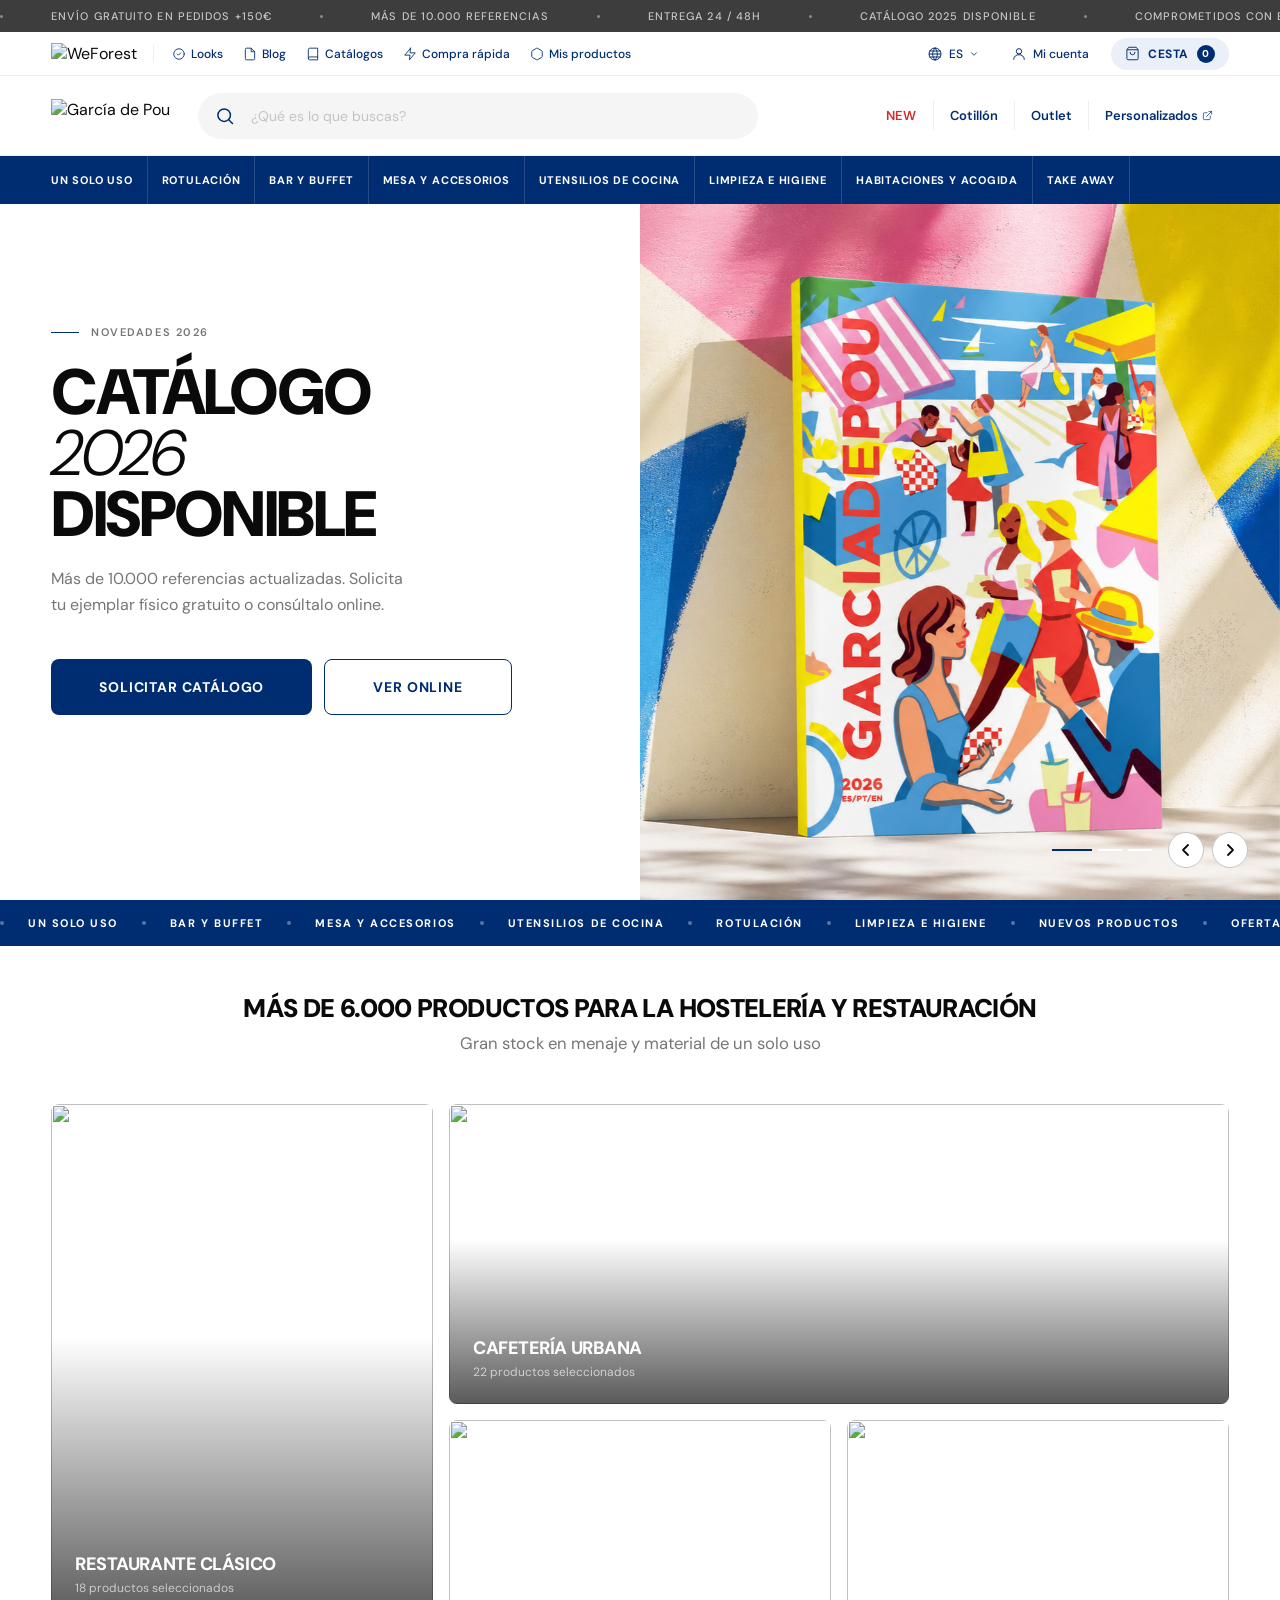
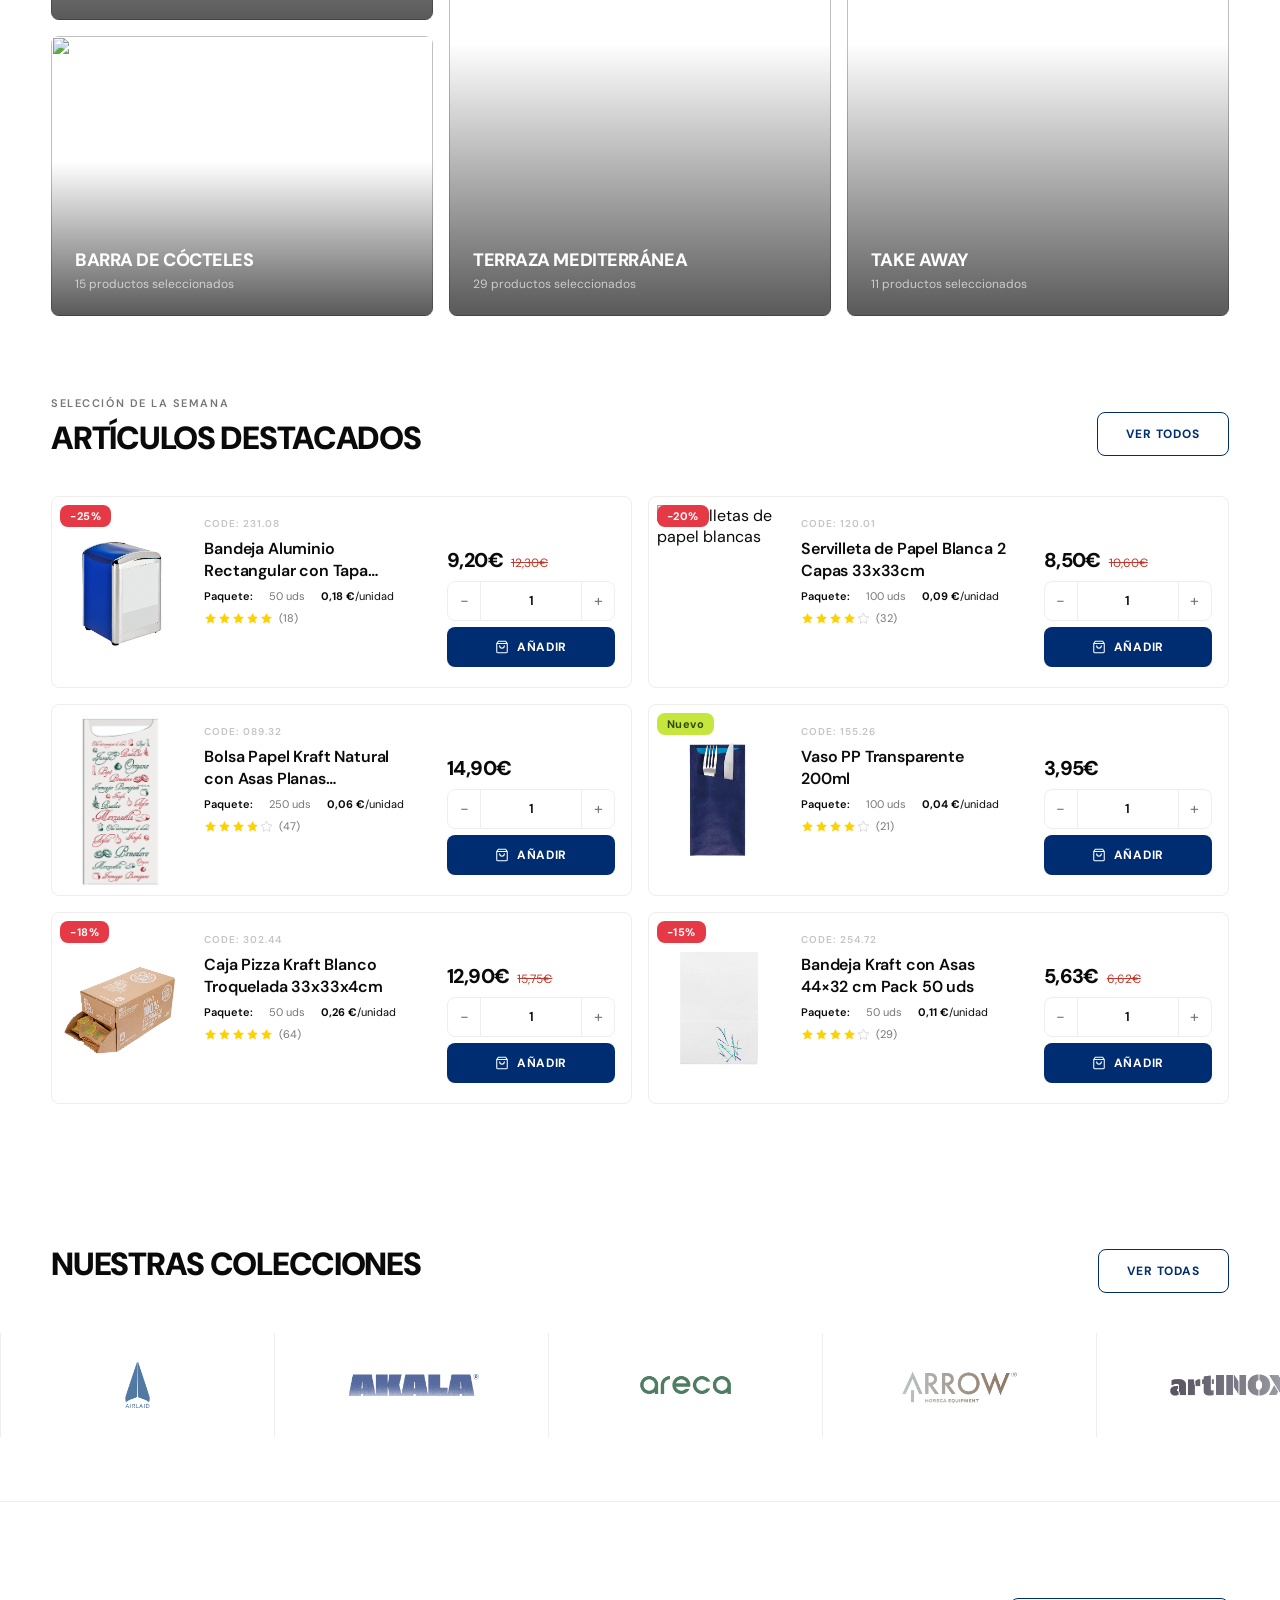
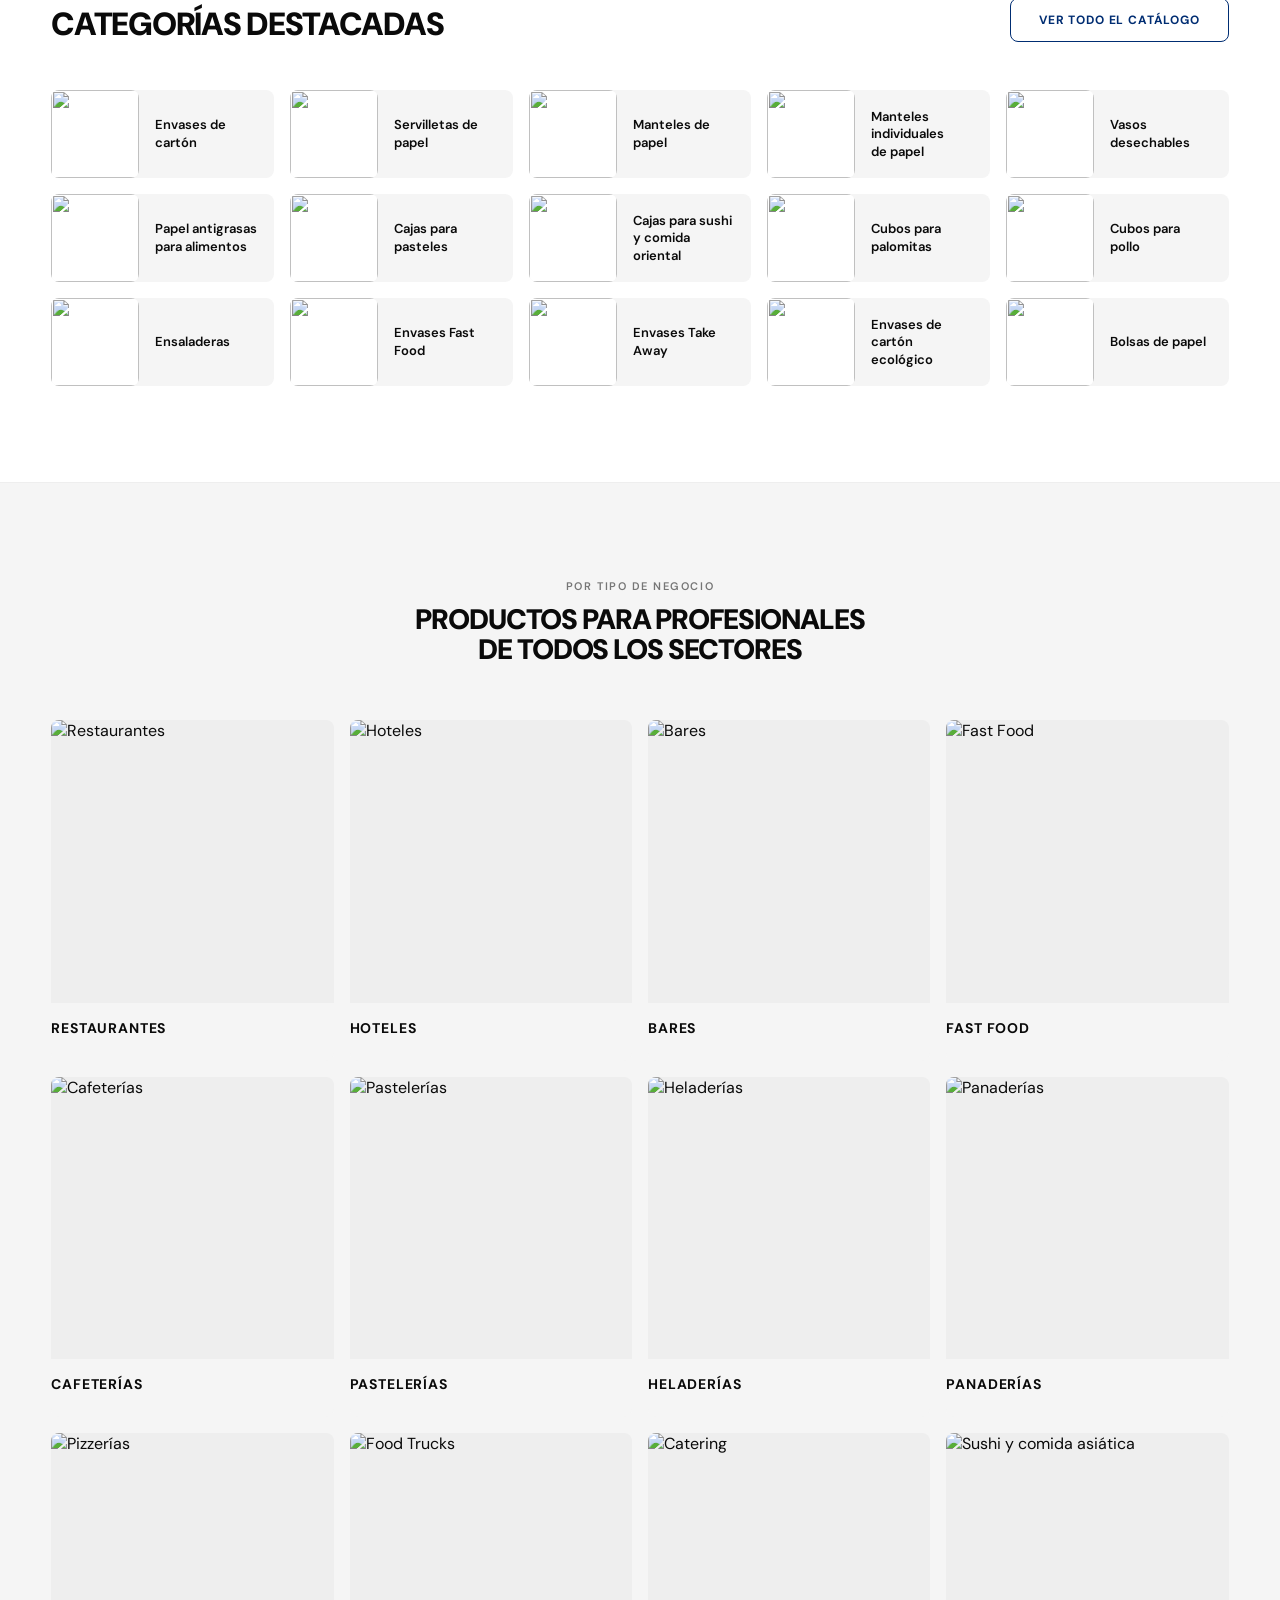
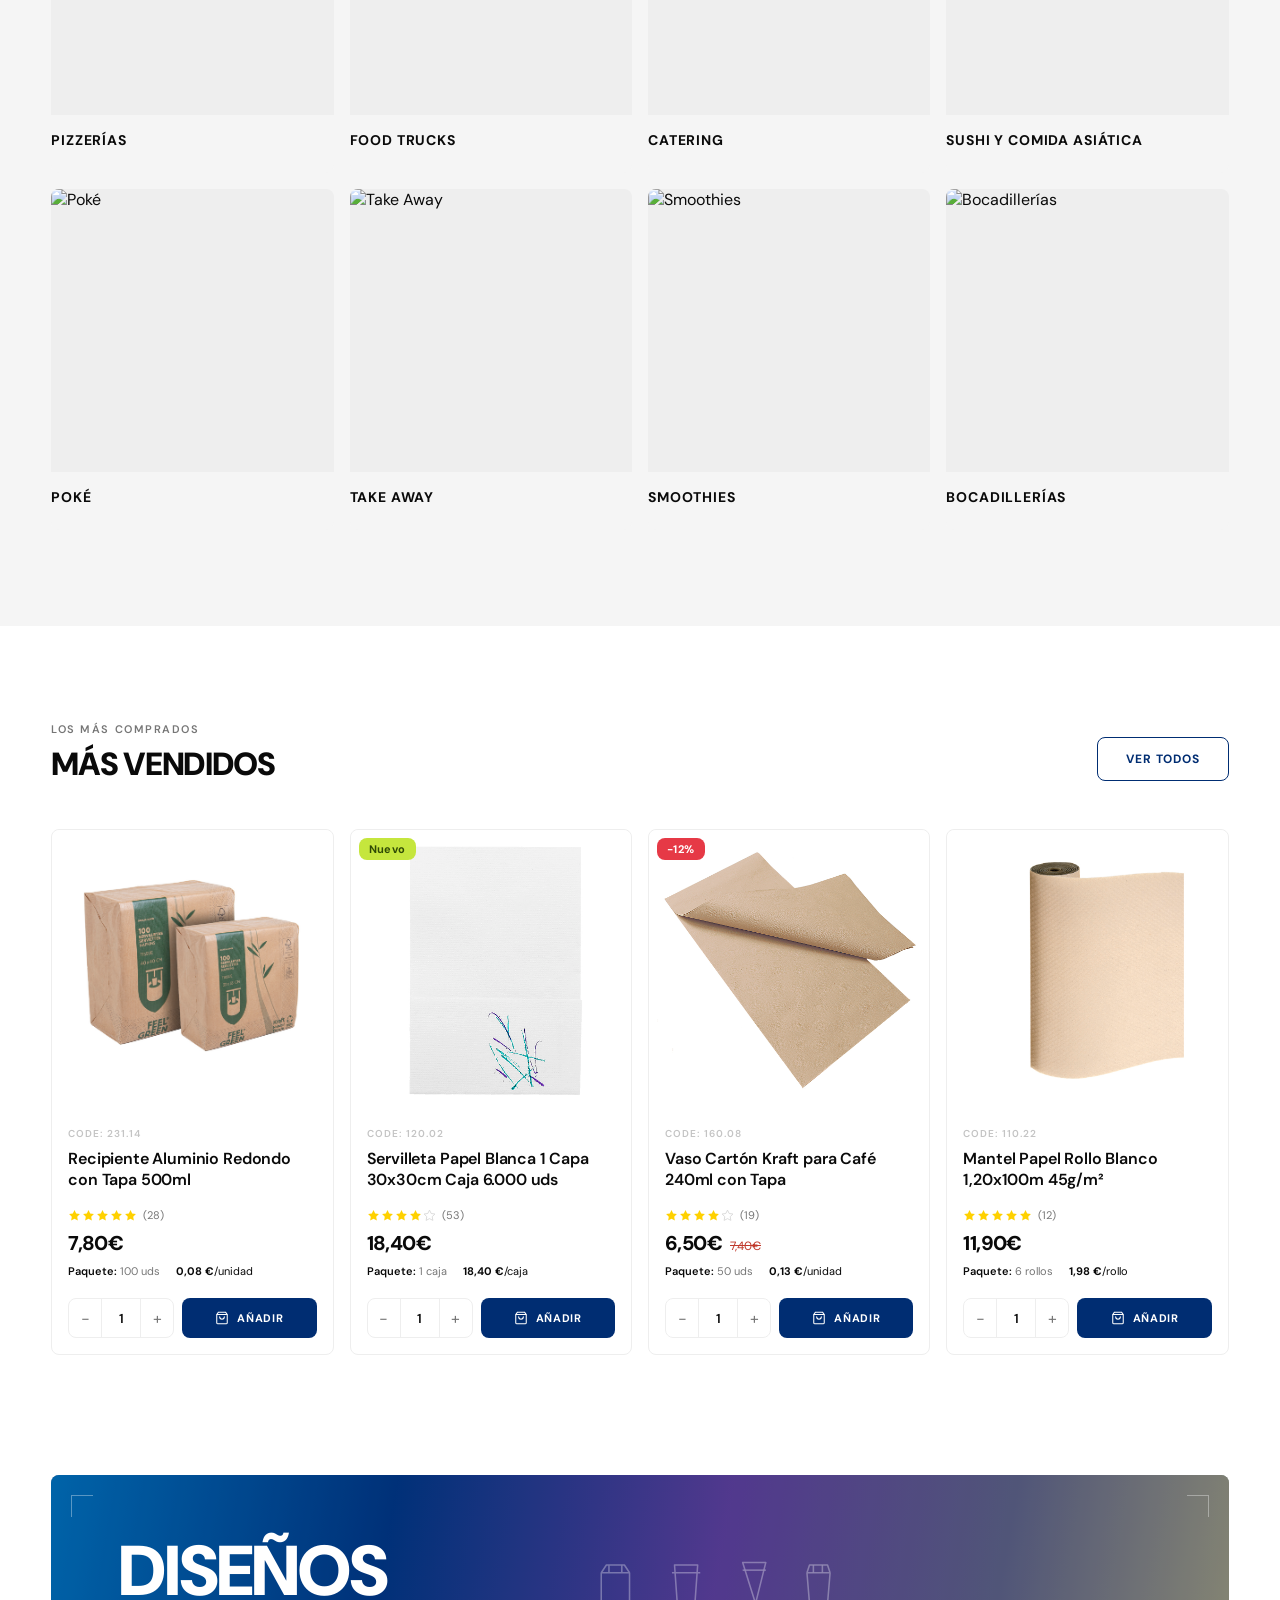
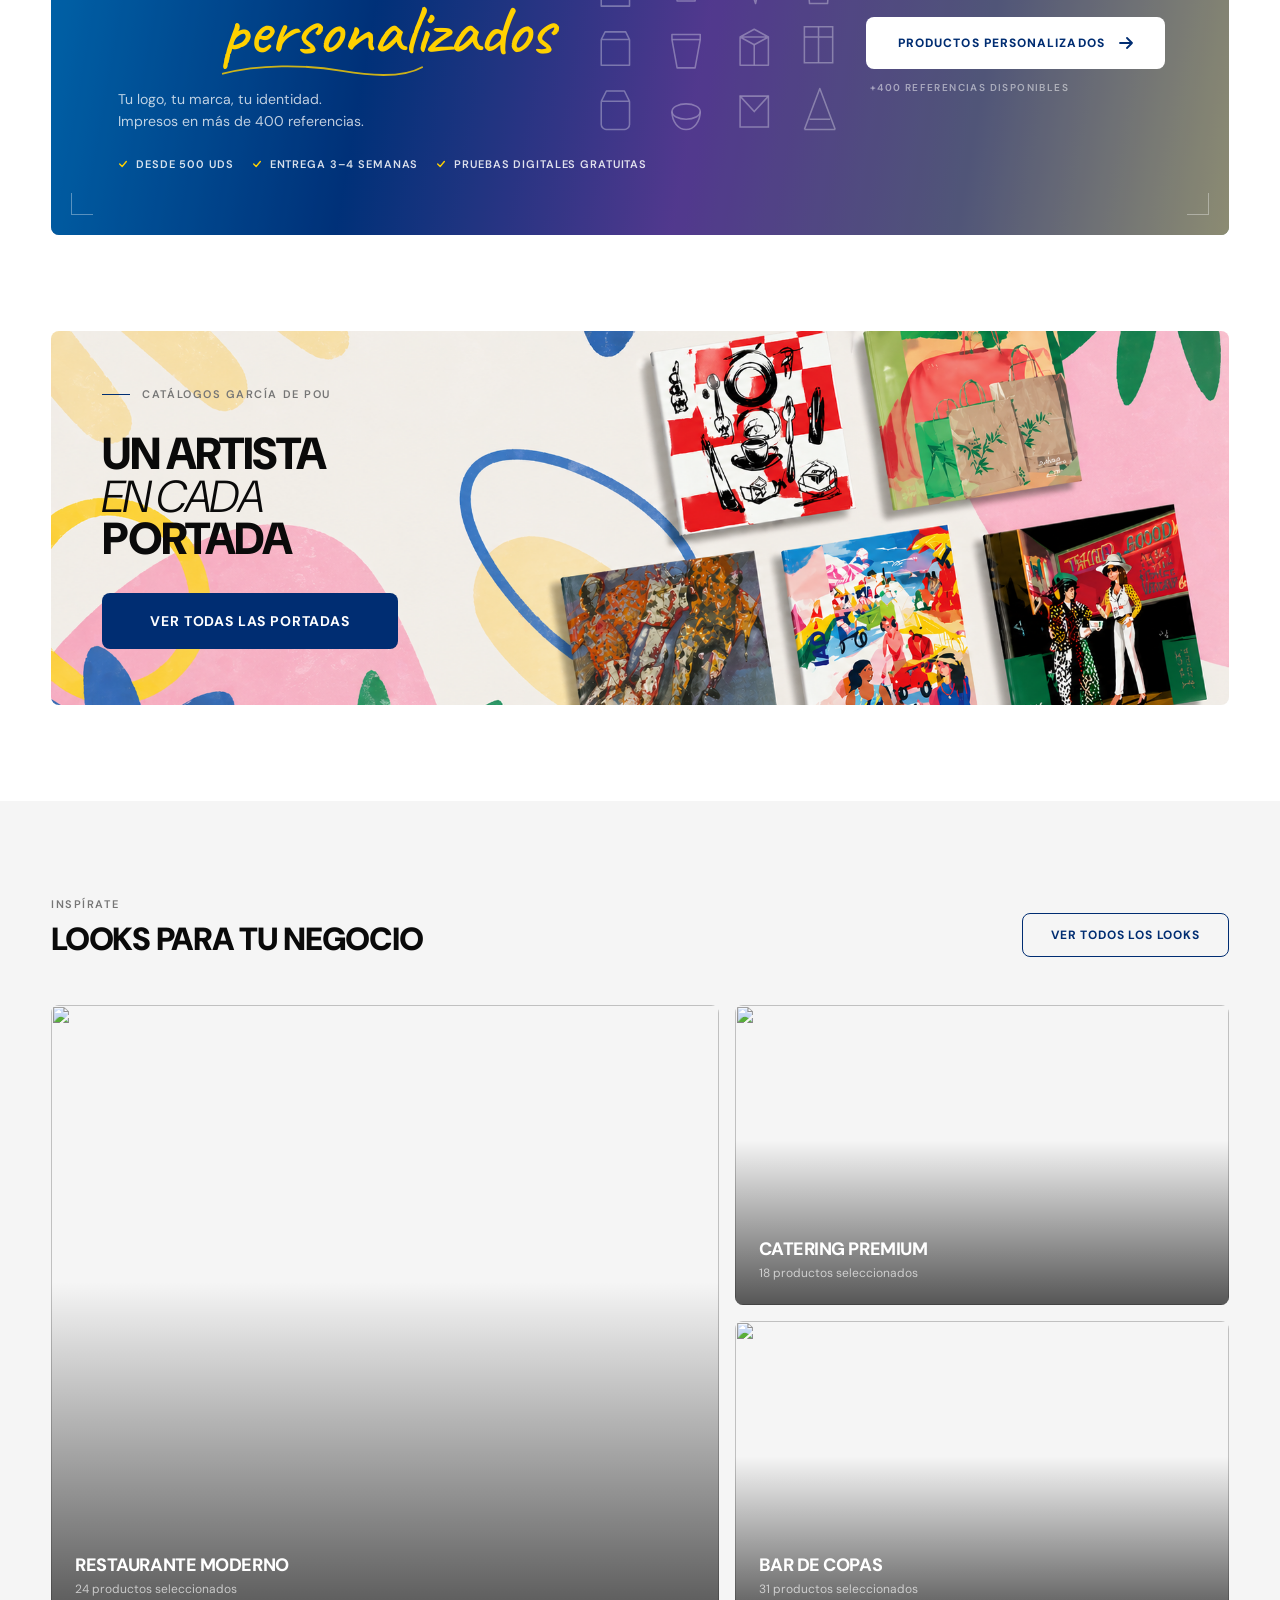
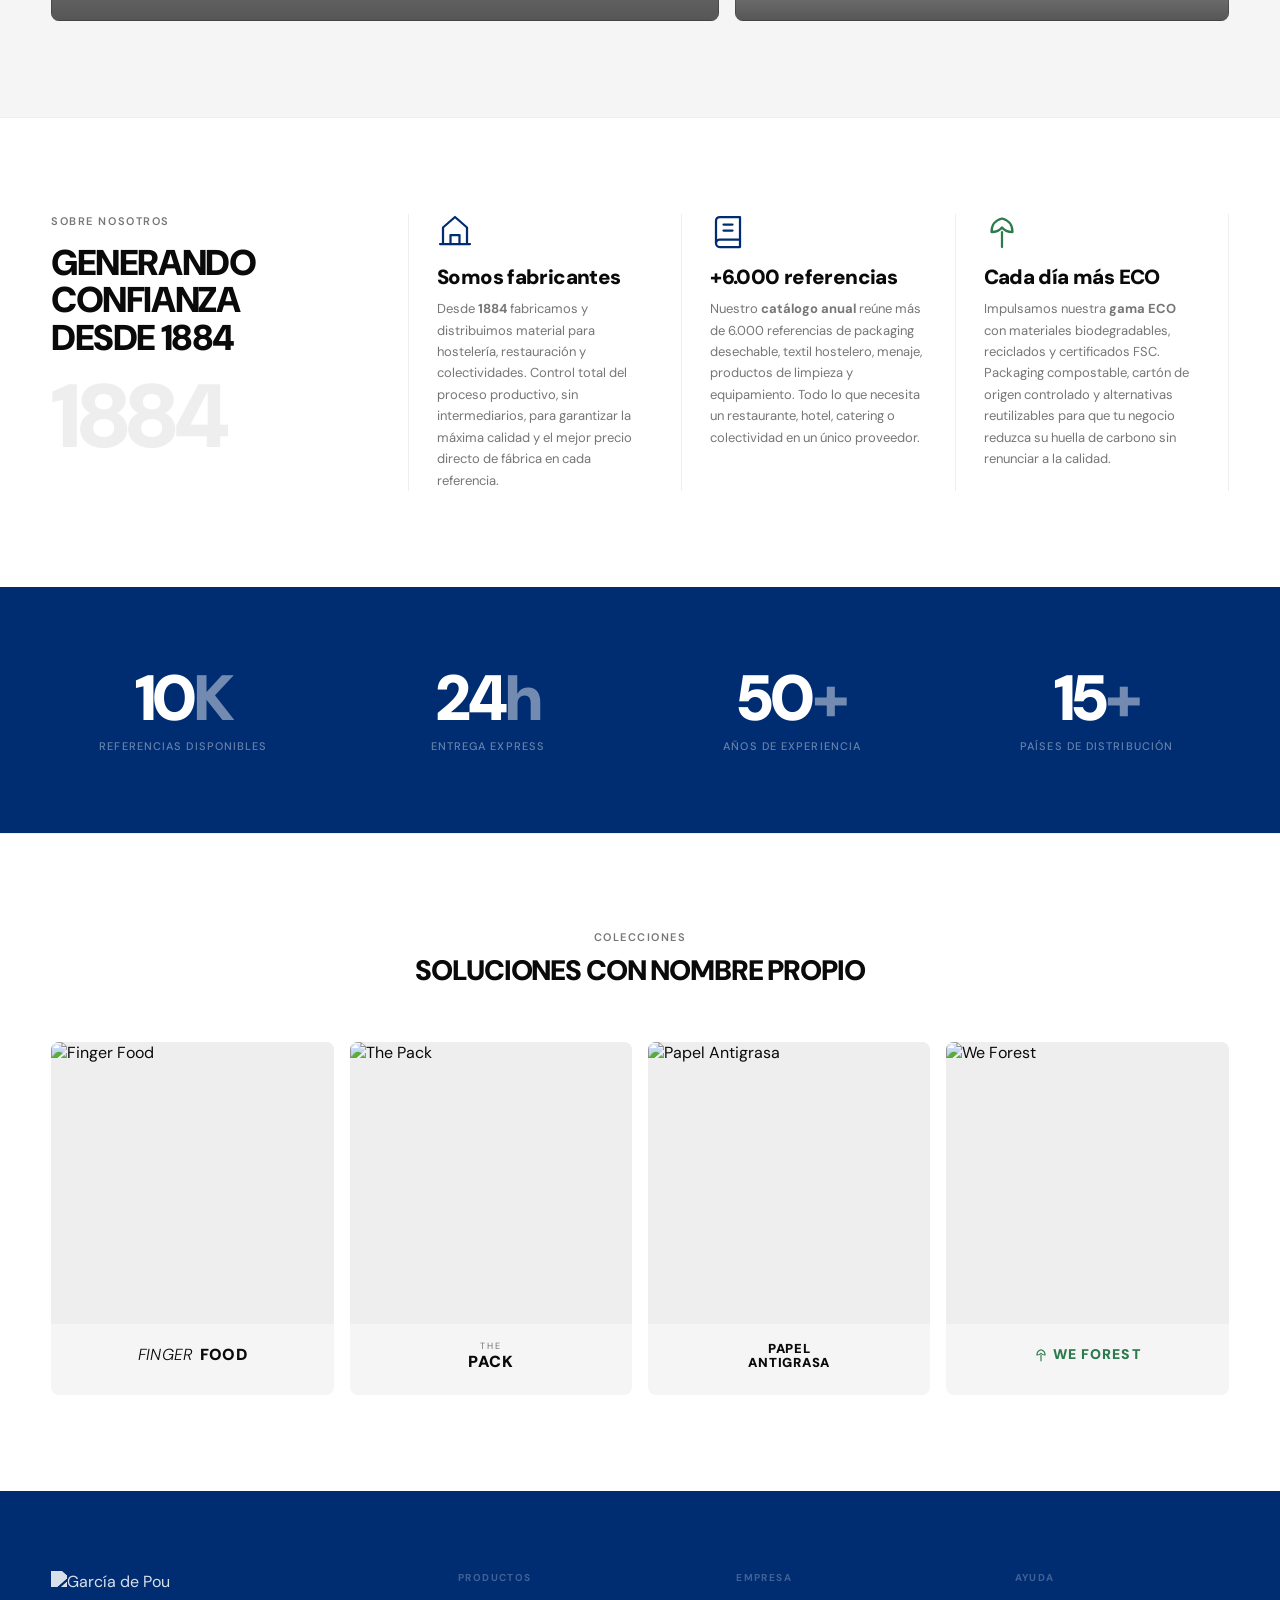
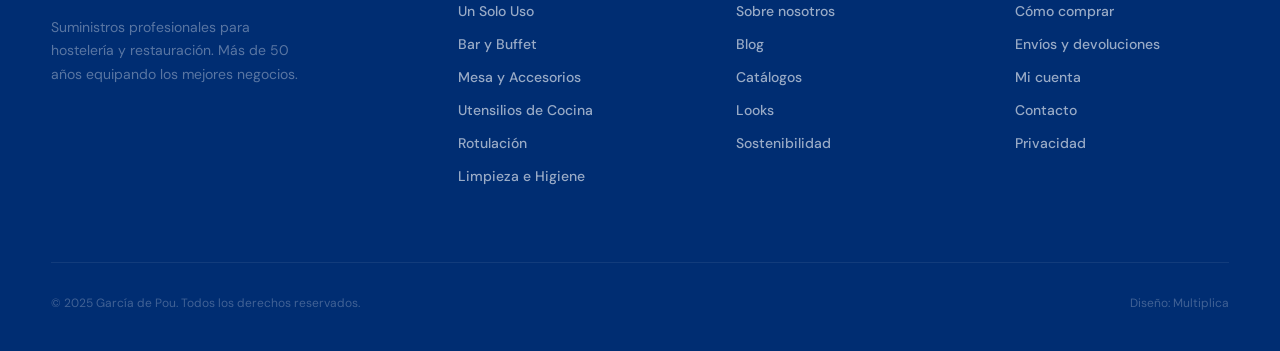
==== index.html @ 3e313c75 "Add JS render system for product cards + visual polish - New components.js with gdpOfferCard, gdpPro" ====
<!DOCTYPE html>
<html lang="es">
<head>
  <meta charset="UTF-8">
  <meta name="viewport" content="width=device-width, initial-scale=1.0">
  <title>García de Pou — Suministros Hostelería y Restauración</title>

  <!-- DM Sans -->
  <link rel="preconnect" href="https://fonts.googleapis.com">
  <link rel="preconnect" href="https://fonts.gstatic.com" crossorigin>
  <link href="https://fonts.googleapis.com/css2?family=DM+Sans:ital,opsz,wght@0,9..40,300;0,9..40,400;0,9..40,500;0,9..40,600;0,9..40,700;0,9..40,800;0,9..40,900;1,9..40,300&family=Caveat:wght@400;500;600&display=swap" rel="stylesheet">
  <!-- Swiper -->
  <link rel="stylesheet" href="https://cdn.jsdelivr.net/npm/swiper@11/swiper-bundle.min.css">
  <link rel="stylesheet" href="styles.css">
</head>
<body>

  <!-- ════════════════════════════════════════
       ANNOUNCEMENT BAR
  ════════════════════════════════════════ -->
  <div class="announcement" aria-hidden="true">
    <div class="announcement-track" id="annTrack">
      <div class="ann-item"><span class="ann-dot"></span>Envío gratuito en pedidos +150€</div>
      <div class="ann-item"><span class="ann-dot"></span>Más de 10.000 referencias</div>
      <div class="ann-item"><span class="ann-dot"></span>Entrega 24 / 48h</div>
      <div class="ann-item"><span class="ann-dot"></span>Catálogo 2025 disponible</div>
      <div class="ann-item"><span class="ann-dot"></span>Comprometidos con el medio ambiente</div>
      <!-- duplicado para loop sin corte -->
      <div class="ann-item"><span class="ann-dot"></span>Envío gratuito en pedidos +150€</div>
      <div class="ann-item"><span class="ann-dot"></span>Más de 10.000 referencias</div>
      <div class="ann-item"><span class="ann-dot"></span>Entrega 24 / 48h</div>
      <div class="ann-item"><span class="ann-dot"></span>Catálogo 2025 disponible</div>
      <div class="ann-item"><span class="ann-dot"></span>Comprometidos con el medio ambiente</div>
    </div>
  </div>

  <!-- ════════════════════════════════════════
       HEADER
  ════════════════════════════════════════ -->
  <header class="header" id="header">

    <!-- ── Fila 1: barra de utilidades ── -->
    <div class="header-utility">
      <div class="wrap header-utility-inner">
        <div class="util-left">
          <a href="#" class="util-partner" aria-label="WeForest — Comprometidos con el medio ambiente">
            <img src="https://www.garciadepou.com/media/cms/cms/WF_Logo-whiteandcolord-.png" alt="WeForest" class="util-partner-logo">
          </a>
          <span class="util-sep" aria-hidden="true"></span>
          <nav class="util-nav" aria-label="Accesos rápidos">
            <a href="#">
              <svg width="14" height="14" viewBox="0 0 24 24" fill="none"><path d="M9 12l2 2 4-4m6 2a9 9 0 11-18 0 9 9 0 0118 0z" stroke="currentColor" stroke-width="1.5" stroke-linecap="round" stroke-linejoin="round"/></svg>
              Looks
            </a>
            <a href="#">
              <svg width="14" height="14" viewBox="0 0 24 24" fill="none"><path d="M14 2H6a2 2 0 00-2 2v16a2 2 0 002 2h12a2 2 0 002-2V8l-6-6z" stroke="currentColor" stroke-width="1.5" stroke-linejoin="round"/><polyline points="14 2 14 8 20 8" stroke="currentColor" stroke-width="1.5" stroke-linejoin="round"/></svg>
              Blog
            </a>
            <a href="#">
              <svg width="14" height="14" viewBox="0 0 24 24" fill="none"><path d="M4 19.5A2.5 2.5 0 016.5 17H20" stroke="currentColor" stroke-width="1.5" stroke-linecap="round" stroke-linejoin="round"/><path d="M6.5 2H20v20H6.5A2.5 2.5 0 014 19.5v-15A2.5 2.5 0 016.5 2z" stroke="currentColor" stroke-width="1.5" stroke-linejoin="round"/></svg>
              Catálogos
            </a>
            <a href="#">
              <svg width="14" height="14" viewBox="0 0 24 24" fill="none"><path d="M13 2L3 14h9l-1 8 10-12h-9l1-8z" stroke="currentColor" stroke-width="1.5" stroke-linecap="round" stroke-linejoin="round"/></svg>
              Compra rápida
            </a>
            <a href="#">
              <svg width="14" height="14" viewBox="0 0 24 24" fill="none"><path d="M21 16V8a2 2 0 00-1-1.73l-7-4a2 2 0 00-2 0l-7 4A2 2 0 003 8v8a2 2 0 001 1.73l7 4a2 2 0 002 0l7-4A2 2 0 0021 16z" stroke="currentColor" stroke-width="1.5" stroke-linejoin="round"/></svg>
              Mis productos
            </a>
          </nav>
        </div>
        <div class="util-right">
          <div class="util-lang" id="utilLang">
            <button class="util-lang-btn" aria-haspopup="listbox" aria-expanded="false">
              <svg width="16" height="16" viewBox="0 0 24 24" fill="none"><circle cx="12" cy="12" r="9" stroke="currentColor" stroke-width="1.5"/><path d="M12 3c-2.2 2.8-3.5 5.6-3.5 9s1.3 6.2 3.5 9" stroke="currentColor" stroke-width="1.5" stroke-linecap="round"/><path d="M12 3c2.2 2.8 3.5 5.6 3.5 9s-1.3 6.2-3.5 9" stroke="currentColor" stroke-width="1.5" stroke-linecap="round"/><path d="M3 12h18M3.5 7.5h17M3.5 16.5h17" stroke="currentColor" stroke-width="1.5"/></svg>
              <span class="util-lang-current">ES</span>
              <svg class="util-lang-chevron" width="10" height="10" viewBox="0 0 24 24" fill="none"><path d="M6 9l6 6 6-6" stroke="currentColor" stroke-width="2" stroke-linecap="round" stroke-linejoin="round"/></svg>
            </button>
            <ul class="util-lang-dropdown" role="listbox" hidden>
              <li role="option"><button class="util-lang-opt is-active" data-lang="ES">ES <span>Español</span></button></li>
              <li role="option"><button class="util-lang-opt" data-lang="EN">EN <span>English</span></button></li>
              <li role="option"><button class="util-lang-opt" data-lang="FR">FR <span>Français</span></button></li>
              <li role="option"><button class="util-lang-opt" data-lang="PT">PT <span>Português</span></button></li>
              <li role="option"><button class="util-lang-opt" data-lang="DE">DE <span>Deutsch</span></button></li>
            </ul>
          </div>
          <a href="#" class="util-account">
            <svg width="16" height="16" viewBox="0 0 24 24" fill="none"><circle cx="12" cy="8" r="4" stroke="currentColor" stroke-width="1.5"/><path d="M4 20c0-4 3.582-7 8-7s8 3 8 7" stroke="currentColor" stroke-width="1.5" stroke-linecap="round"/></svg>
            Mi cuenta
          </a>
          <div class="cart-pill" role="button" aria-label="Carrito de compra, 0 artículos">
            <svg width="15" height="15" viewBox="0 0 24 24" fill="none"><path d="M6 2L3 6v14a2 2 0 002 2h14a2 2 0 002-2V6l-3-4z" stroke="currentColor" stroke-width="1.5" stroke-linejoin="round"/><line x1="3" y1="6" x2="21" y2="6" stroke="currentColor" stroke-width="1.5"/><path d="M16 10a4 4 0 01-8 0" stroke="currentColor" stroke-width="1.5" stroke-linecap="round"/></svg>
            Cesta
            <span class="cart-count">0</span>
          </div>
        </div>
      </div>
    </div>

    <!-- ── Fila 2: barra de marca ── -->
    <div class="header-brand">
      <div class="wrap header-brand-inner">

        <!-- Burger: solo visible en mobile -->
        <button class="burger-btn" id="burgerBtn" aria-label="Abrir menú" aria-expanded="false" aria-controls="mobileDrawer">
          <span></span><span></span><span></span>
        </button>

        <a href="/" class="logo-link" aria-label="García de Pou — Inicio">
          <img
            class="logo-img"
            src="https://www.garciadepou.com/static/version1776292596/frontend/Etailers/gpou/es_ES/images/logo.svg"
            alt="García de Pou"
          >
        </a>

        <div class="header-search">
          <button class="search-btn" aria-label="Buscar">
            <svg width="20" height="20" viewBox="0 0 24 24" fill="none">
              <circle cx="11" cy="11" r="7.5" stroke="currentColor" stroke-width="1.8"/>
              <path d="M17 17l4 4" stroke="currentColor" stroke-width="1.8" stroke-linecap="round"/>
            </svg>
          </button>
          <input
            type="search"
            class="search-input"
            placeholder="¿Qué es lo que buscas?"
            aria-label="Buscar productos"
          >
        </div>

        <!-- Carrito: solo visible en mobile -->
        <div class="cart-pill cart-pill-mobile" role="button" aria-label="Carrito de compra, 0 artículos">
          <svg width="15" height="15" viewBox="0 0 24 24" fill="none"><path d="M6 2L3 6v14a2 2 0 002 2h14a2 2 0 002-2V6l-3-4z" stroke="currentColor" stroke-width="1.5" stroke-linejoin="round"/><line x1="3" y1="6" x2="21" y2="6" stroke="currentColor" stroke-width="1.5"/><path d="M16 10a4 4 0 01-8 0" stroke="currentColor" stroke-width="1.5" stroke-linecap="round"/></svg>
          <span class="cart-count">0</span>
        </div>

        <nav class="nav-secondary" aria-label="Secciones especiales">
          <a href="#" class="nav-new">NEW</a>
          <a href="#">Cotillón</a>
          <a href="#">Outlet</a>
          <a href="#" class="nav-external">
            Personalizados
            <svg width="11" height="11" viewBox="0 0 24 24" fill="none"><path d="M18 13v6a2 2 0 01-2 2H5a2 2 0 01-2-2V8a2 2 0 012-2h6" stroke="currentColor" stroke-width="1.5" stroke-linecap="round" stroke-linejoin="round"/><polyline points="15 3 21 3 21 9" stroke="currentColor" stroke-width="1.5" stroke-linecap="round" stroke-linejoin="round"/><line x1="10" y1="14" x2="21" y2="3" stroke="currentColor" stroke-width="1.5" stroke-linecap="round"/></svg>
          </a>
        </nav>
      </div>
    </div>

    <!-- ── Fila 3: nav de categorías (también es la barra sticky) ── -->
    <div class="header-cats">
      <div class="wrap header-cats-inner">

        <!-- Escudo: solo visible en estado sticky -->
        <a href="/" class="logo-shield" aria-label="García de Pou — Inicio">
          <svg xmlns="http://www.w3.org/2000/svg" viewBox="0 0 28.3 38" aria-hidden="true">
            <path fill="currentColor" d="M0 0v18.328c0 9.064 5.722 16.604 14.144 19.525l.355-.123c8.024-2.785 13.787-10.418 13.787-19.402V0H0zm14.148 29.115c-1.99 0-6.72-.693-6.86-3.496L7.278 8.025h1.196v7.468a5.65 5.65 0 0 1 1.09-.642 8.975 8.975 0 0 1 1.681-.556l.383 1.813c-.49.115-.928.262-1.298.43-1.014.461-1.196.908-1.196 1.065 0 .158.182.604 1.196 1.064.929.423 2.277.708 3.817.708s2.889-.285 3.818-.708c1.014-.46 1.196-.906 1.196-1.064 0-.157-.183-.604-1.196-1.065a7.27 7.27 0 0 0-1.409-.455l.417-1.78c1.017.225 2.048.588 2.814 1.14l.023-7.418h1.197l.005 17.464c0 2.91-4.843 3.626-6.865 3.626zm-2.136-16.582h4.262l-.67 5.204h-2.922l-.67-5.204zm9.732-5.54h-7.105v4.547h-.993V6.993H6.543V5.795h15.2v1.198z"/>
          </svg>
        </a>

        <!-- Nav de categorías -->
        <nav class="nav-cats" aria-label="Categorías principales">

          <!-- Un Solo Uso con mega-menú -->
          <div class="nav-item">
            <a href="#" class="nav-item-link">Un Solo Uso</a>

            <div class="mega-menu" id="megaUnSoloUso" aria-hidden="true">
              <div class="mega-inner">
                <div class="wrap mega-wrap">

                  <!-- Descripción lateral -->
                  <div class="mega-desc">
                    <p class="mega-desc-label label">Un solo uso</p>
                    <p class="mega-desc-title">Envases desechables para comida y artículos de un solo uso para profesionales de la hostelería</p>
                    <p class="mega-desc-sub">Restaurantes, hoteles y catering. Más de 6.000 referencias disponibles.</p>
                    <a href="category.html" class="btn-blue mega-desc-cta">Ver todo Un Solo Uso</a>
                  </div>

                  <!-- Columnas de enlaces -->
                  <div class="mega-cols">
                    <ul class="mega-col">
                      <li><a href="category.html">Adornas</a></li>
                      <li><a href="category.html">Aluminio / Film estirable</a></li>
                      <li><a href="category.html">Baberos</a></li>
                      <li><a href="category.html">Bandeja comida para llevar</a></li>
                      <li><a href="category.html">Bandejas de plástico desechables</a></li>
                      <li><a href="category.html">Bandejas para catering y cajas</a></li>
                      <li><a href="category.html">BIONIC</a></li>
                      <li><a href="category.html">Blondas</a></li>
                      <li><a href="category.html">Bolsas de plástico</a></li>
                      <li><a href="category.html">Caminos de mesa</a></li>
                      <li><a href="category.html">Conjuntos decorados</a></li>
                      <li><a href="category.html">Conos para helados</a></li>
                      <li><a href="category.html">Cubiertos desechables</a></li>
                      <li><a href="category.html">Cucuruchos de papel</a></li>
                    </ul>
                    <ul class="mega-col">
                      <li><a href="category.html">DRY COTTON</a></li>
                      <li><a href="category.html">Embalajes</a></li>
                      <li><a href="category.html">Entretenimientos para niños</a></li>
                      <li><a href="category.html">ENVASES DE CARTÓN</a></li>
                      <li><a href="category.html">Envases compostables</a></li>
                      <li><a href="category.html">Envases Microondas</a></li>
                      <li><a href="category.html">Envases de plástico</a></li>
                      <li><a href="category.html">Envases termoestables</a></li>
                      <li><a href="category.html">Etiquetas adhesivas</a></li>
                      <li><a href="category.html">FEEL GREEN</a></li>
                      <li><a href="category.html">Madera y Bambú</a></li>
                      <li><a href="category.html">Manteles de papel</a></li>
                      <li><a href="category.html">Manteles individuales</a></li>
                      <li><a href="category.html">PAROLE</a></li>
                    </ul>
                    <ul class="mega-col">
                      <li><a href="category.html">PAPAS FREE</a></li>
                      <li><a href="category.html">Pajitas</a></li>
                      <li><a href="category.html">Palomitas</a></li>
                      <li><a href="category.html">Papel Antigrasa</a></li>
                      <li><a href="category.html">Pastelería</a></li>
                      <li><a href="category.html">Posavasas</a></li>
                      <li><a href="category.html">Servilletas de papel</a></li>
                      <li><a href="category.html">Tarrinas de papel plisado</a></li>
                      <li><a href="category.html">Tarrinas para helados</a></li>
                      <li><a href="category.html">THEPACK</a></li>
                      <li><a href="category.html">TIMES</a></li>
                      <li><a href="category.html">Toallitas impregnadas</a></li>
                      <li><a href="category.html">Vajilla desechable</a></li>
                      <li><a href="category.html">Vasos desechables</a></li>
                      <li><a href="category.html">WOOD</a></li>
                    </ul>
                  </div>

                </div><!-- /mega-wrap -->

                <!-- Botón cierre -->
                <button class="mega-close" aria-label="Cerrar menú">
                  <svg width="16" height="16" viewBox="0 0 24 24" fill="none">
                    <line x1="5" y1="5" x2="19" y2="19" stroke="currentColor" stroke-width="2" stroke-linecap="round"/>
                    <line x1="19" y1="5" x2="5" y2="19" stroke="currentColor" stroke-width="2" stroke-linecap="round"/>
                  </svg>
                </button>

              </div><!-- /mega-inner -->

              <!-- Pie del mega-menú -->
              <div class="mega-footer">
                <div class="wrap mega-footer-inner">
                  <strong>Más de 6.000 productos para la hostelería y restauración</strong>
                  <span>Gran stock en menaje y material de un solo uso</span>
                </div>
              </div>

            </div><!-- /mega-menu -->
          </div><!-- /nav-item -->

          <a href="#">Rotulación</a>
          <a href="#">Bar y Buffet</a>
          <a href="#">Mesa y Accesorios</a>
          <a href="#">Utensilios de Cocina</a>
          <a href="#">Limpieza e Higiene</a>
          <a href="#">Habitaciones y Acogida</a>
          <a href="#">Take Away</a>
        </nav>

        <!-- Carrito: solo visible en estado sticky -->
        <div class="cart-pill sticky-only" role="button" aria-label="Carrito de compra">
          <svg width="15" height="15" viewBox="0 0 24 24" fill="none"><path d="M6 2L3 6v14a2 2 0 002 2h14a2 2 0 002-2V6l-3-4z" stroke="currentColor" stroke-width="1.5" stroke-linejoin="round"/><line x1="3" y1="6" x2="21" y2="6" stroke="currentColor" stroke-width="1.5"/><path d="M16 10a4 4 0 01-8 0" stroke="currentColor" stroke-width="1.5" stroke-linecap="round"/></svg>
          <span class="cart-count">0</span>
        </div>

      </div>
    </div>

  </header>

  <!-- ════════════════════════════════════════
       MOBILE DRAWER — solo mobile
  ════════════════════════════════════════ -->
  <div class="drawer-overlay" id="drawerOverlay" hidden></div>
  <aside class="mobile-drawer" id="mobileDrawer" aria-hidden="true">
    <div class="drawer-head">
      <a href="/" class="drawer-logo" aria-label="García de Pou — Inicio">
        <svg xmlns="http://www.w3.org/2000/svg" viewBox="0 0 28.3 38" width="24" height="32" aria-hidden="true">
          <path fill="#002D72" d="M0 0v18.328c0 9.064 5.722 16.604 14.144 19.525l.355-.123c8.024-2.785 13.787-10.418 13.787-19.402V0H0zm14.148 29.115c-1.99 0-6.72-.693-6.86-3.496L7.278 8.025h1.196v7.468a5.65 5.65 0 0 1 1.09-.642 8.975 8.975 0 0 1 1.681-.556l.383 1.813c-.49.115-.928.262-1.298.43-1.014.461-1.196.908-1.196 1.065 0 .158.182.604 1.196 1.064.929.423 2.277.708 3.817.708s2.889-.285 3.818-.708c1.014-.46 1.196-.906 1.196-1.064 0-.157-.183-.604-1.196-1.065a7.27 7.27 0 0 0-1.409-.455l.417-1.78c1.017.225 2.048.588 2.814 1.14l.023-7.418h1.197l.005 17.464c0 2.91-4.843 3.626-6.865 3.626zm-2.136-16.582h4.262l-.67 5.204h-2.922l-.67-5.204zm9.732-5.54h-7.105v4.547h-.993V6.993H6.543V5.795h15.2v1.198z"/>
        </svg>
        <span>García de Pou</span>
      </a>
      <button class="drawer-close" id="drawerClose" aria-label="Cerrar menú">
        <svg width="18" height="18" viewBox="0 0 24 24" fill="none"><line x1="5" y1="5" x2="19" y2="19" stroke="currentColor" stroke-width="2" stroke-linecap="round"/><line x1="19" y1="5" x2="5" y2="19" stroke="currentColor" stroke-width="2" stroke-linecap="round"/></svg>
      </button>
    </div>

    <div class="drawer-body">
      <p class="drawer-label">Categorías</p>
      <nav class="drawer-nav" aria-label="Categorías principales">
        <a href="#">Un Solo Uso</a>
        <a href="#">Rotulación</a>
        <a href="#">Bar y Buffet</a>
        <a href="#">Mesa y Accesorios</a>
        <a href="#">Utensilios de Cocina</a>
        <a href="#">Limpieza e Higiene</a>
        <a href="#">Habitaciones y Acogida</a>
        <a href="#">Take Away</a>
      </nav>

      <p class="drawer-label">Destacados</p>
      <nav class="drawer-nav drawer-nav-sm" aria-label="Secciones especiales">
        <a href="#"><span class="drawer-badge">NEW</span> Novedades</a>
        <a href="#">Cotillón</a>
        <a href="#">Outlet</a>
        <a href="#">Personalizados</a>
        <a href="#">Looks</a>
        <a href="#">Blog</a>
        <a href="#">Catálogos</a>
        <a href="#">Compra rápida</a>
      </nav>

      <div class="drawer-footer">
        <a href="#" class="btn btn-outline-blue" style="width:100%; justify-content:center;">
          <svg width="16" height="16" viewBox="0 0 24 24" fill="none" style="margin-right:8px"><circle cx="12" cy="8" r="4" stroke="currentColor" stroke-width="1.8"/><path d="M4 20c0-4 3.582-7 8-7s8 3 8 7" stroke="currentColor" stroke-width="1.8" stroke-linecap="round"/></svg>
          Mi cuenta
        </a>
      </div>
    </div>
  </aside>

  <!-- ════════════════════════════════════════
       HERO — slider 3 slides
  ════════════════════════════════════════ -->
  <section class="hero" id="hero">
    <div class="swiper hero-swiper">
      <div class="swiper-wrapper">

        <!-- ── Slide 1: Catálogo 2026 ── -->
        <div class="swiper-slide">
          <div class="hero-slide">
            <div class="hero-content hero-content--catalog">
              <div class="hero-eyebrow">
                <div class="hero-line"></div>
                <span class="label">Novedades 2026</span>
              </div>
              <h1 class="hero-title">
                Catálogo<br>
                <em>2026</em>
                disponible
              </h1>
              <p class="hero-sub">
                Más de 10.000 referencias actualizadas. Solicita tu ejemplar físico gratuito o consúltalo online.
              </p>
              <div class="hero-ctas">
                <a href="#" class="btn btn-blue btn-lg">Solicitar catálogo</a>
                <a href="#" class="btn btn-outline-blue btn-lg">Ver online</a>
              </div>
            </div>
            <div class="hero-media hero-media--catalog">
              <img src="img/catalogo/hero-01.png" alt="Catálogo García de Pou 2026" loading="eager">
            </div>
          </div>
        </div>

        <!-- ── Slide 2: Equipa la mejor hostelería ── -->
        <div class="swiper-slide">
          <div class="hero-slide">
            <div class="hero-content">
              <div class="hero-eyebrow">
                <div class="hero-line"></div>
                <span class="label">Hostelería &amp; Restauración</span>
              </div>
              <h2 class="hero-title" aria-label="Equipa la mejor hostelería">
                Equipa<br>
                <em>la mejor</em>
                hostelería
              </h2>
              <p class="hero-sub">
                Más de 10.000 productos para restaurantes, bares, catering y hostelería profesional.
              </p>
              <div class="hero-ctas">
                <a href="#" class="btn btn-blue btn-lg">Ver catálogo</a>
                <a href="#" class="btn btn-outline-blue btn-lg">Compra rápida</a>
              </div>
            </div>
            <div class="hero-media">
              <img src="img/ambient/GDP__DSC8223.jpg" alt="Hostelería profesional" loading="lazy">
              <div class="hero-badge">
                <strong>+10K</strong>
                referencias<br>disponibles
              </div>
            </div>
          </div>
        </div>

        <!-- ── Slide 3: Take Away & Packaging ── -->
        <div class="swiper-slide">
          <div class="hero-slide">
            <div class="hero-content">
              <div class="hero-eyebrow">
                <div class="hero-line"></div>
                <span class="label">Take Away &amp; Packaging</span>
              </div>
              <h2 class="hero-title">
                Packaging<br>
                <em>sostenible</em>
                para llevar
              </h2>
              <p class="hero-sub">
                Envases compostables, bolsas de papel y soluciones eco-friendly para tu negocio de comida para llevar.
              </p>
              <div class="hero-ctas">
                <a href="#" class="btn btn-blue btn-lg">Ver Take Away</a>
                <a href="#" class="btn btn-outline-blue btn-lg">Productos eco</a>
              </div>
            </div>
            <div class="hero-media">
              <img src="img/ambient/GDP__DSC1692_muntatge_biodegradables.jpg" alt="Packaging sostenible Take Away" loading="lazy">
              <div class="hero-badge">
                <strong>ECO</strong>
                productos<br>sostenibles
              </div>
            </div>
          </div>
        </div>

      </div><!-- /swiper-wrapper -->

      <!-- Controles: paginación + flechas, lado izquierdo debajo de los CTAs -->
      <div class="hero-controls">
        <div class="hero-pagination"></div>
        <div class="hero-nav">
          <button class="hero-nav-btn" id="heroPrev" aria-label="Slide anterior">
            <svg width="14" height="14" viewBox="0 0 14 14" fill="none"><path d="M9 2L4 7l5 5" stroke="currentColor" stroke-width="1.8" stroke-linecap="round" stroke-linejoin="round"/></svg>
          </button>
          <button class="hero-nav-btn" id="heroNext" aria-label="Slide siguiente">
            <svg width="14" height="14" viewBox="0 0 14 14" fill="none"><path d="M5 2l5 5-5 5" stroke="currentColor" stroke-width="1.8" stroke-linecap="round" stroke-linejoin="round"/></svg>
          </button>
        </div>
      </div>

    </div><!-- /hero-swiper -->
  </section>

  <!-- ════════════════════════════════════════
       STRIP — marquee negro
  ════════════════════════════════════════ -->
  <div class="strip" aria-hidden="true">
    <div class="strip-track" id="stripTrack">
      <div class="strip-item"><span class="strip-dot"></span>Un Solo Uso</div>
      <div class="strip-item"><span class="strip-dot"></span>Bar y Buffet</div>
      <div class="strip-item"><span class="strip-dot"></span>Mesa y Accesorios</div>
      <div class="strip-item"><span class="strip-dot"></span>Utensilios de Cocina</div>
      <div class="strip-item"><span class="strip-dot"></span>Rotulación</div>
      <div class="strip-item"><span class="strip-dot"></span>Limpieza e Higiene</div>
      <div class="strip-item"><span class="strip-dot"></span>Nuevos Productos</div>
      <div class="strip-item"><span class="strip-dot"></span>Ofertas Especiales</div>
      <!-- duplicado -->
      <div class="strip-item"><span class="strip-dot"></span>Un Solo Uso</div>
      <div class="strip-item"><span class="strip-dot"></span>Bar y Buffet</div>
      <div class="strip-item"><span class="strip-dot"></span>Mesa y Accesorios</div>
      <div class="strip-item"><span class="strip-dot"></span>Utensilios de Cocina</div>
      <div class="strip-item"><span class="strip-dot"></span>Rotulación</div>
      <div class="strip-item"><span class="strip-dot"></span>Limpieza e Higiene</div>
      <div class="strip-item"><span class="strip-dot"></span>Nuevos Productos</div>
      <div class="strip-item"><span class="strip-dot"></span>Ofertas Especiales</div>
    </div>
  </div>

  <!-- ════════════════════════════════════════
       TAGLINES — frases destacadas
  ════════════════════════════════════════ -->
  <div class="taglines">
    <div class="wrap">
      <p class="tagline-main">Más de 6.000 productos para la hostelería y restauración</p>
      <p class="tagline-sub">Gran stock en menaje y material de un solo uso</p>
    </div>
  </div>

  <!-- ════════════════════════════════════════
       PROMO LOOKS — grid editorial
  ════════════════════════════════════════ -->
  <section class="promo-looks">
    <div class="wrap">
      <div class="promo-looks-grid" data-reveal="scale">

        <div class="look-item">
          <img src="img/ambient/GDP__DSC5584_M.jpg" alt="" loading="lazy">
          <div class="look-overlay">
            <p class="look-title">Restaurante Clásico</p>
            <p class="look-count">18 productos seleccionados</p>
          </div>
        </div>

        <div class="look-item">
          <img src="img/ambient/GDP__DSC3425.jpg" alt="" loading="lazy">
          <div class="look-overlay">
            <p class="look-title">Cafetería Urbana</p>
            <p class="look-count">22 productos seleccionados</p>
          </div>
        </div>

        <div class="look-item">
          <img src="img/ambient/GDP__DSC4185retocada.jpg" alt="" loading="lazy">
          <div class="look-overlay">
            <p class="look-title">Barra de Cócteles</p>
            <p class="look-count">15 productos seleccionados</p>
          </div>
        </div>

        <div class="look-item">
          <img src="img/ambient/GDP__DSC7916_M.jpg" alt="" loading="lazy">
          <div class="look-overlay">
            <p class="look-title">Terraza Mediterránea</p>
            <p class="look-count">29 productos seleccionados</p>
          </div>
        </div>

        <div class="look-item">
          <img src="img/ambient/GDP__DSC1692_muntatge_biodegradables.jpg" alt="" loading="lazy">
          <div class="look-overlay">
            <p class="look-title">Take Away</p>
            <p class="look-count">11 productos seleccionados</p>
          </div>
        </div>

      </div>
    </div>
  </section>

  <!-- ════════════════════════════════════════
       ARTÍCULOS DESTACADOS — grid editorial
  ════════════════════════════════════════ -->
  <section class="offers" id="offers">
    <div class="wrap">
      <div class="offers-header">
        <div>
          <p class="label" data-reveal>Selección de la semana</p>
          <h2 class="section-title" data-reveal data-delay="1">Artículos destacados</h2>
        </div>
        <div class="offers-header-actions" data-reveal data-delay="2">
          <a href="category.html" class="btn btn-outline-blue">Ver todos</a>
        </div>
      </div>

      <div id="offersGrid" class="offers-grid" data-reveal>

        <a href="product.html" class="offer-card">
          <div class="offer-card-img">
            <span class="offer-badge offer-badge--discount">−25%</span>
            <img src="img/product/GDP_129.35_C.jpg" alt="Bandeja de aluminio rectangular" loading="lazy">
          </div>
          <div class="offer-card-info">
            <span class="offer-code">CODE: 231.08</span>
            <p class="offer-name">Bandeja Aluminio Rectangular con Tapa 1.000ml Pack 50 uds</p>
            <div class="offer-pack">
              <span class="offer-pack-label"><strong>Paquete:</strong></span>
              <span class="offer-pack-qty">50 uds</span>
              <span class="offer-pack-unit"><b>0,18 €</b>/unidad</span>
            </div>
            <div class="offer-rating">
              <span class="offer-rating-stars"><svg class="rating-star" width="13" height="13" viewBox="0 0 24 24" fill="#FFD100" aria-hidden="true"><path d="M12 2l3.09 6.26L22 9.27l-5 4.87 1.18 6.88L12 17.77l-6.18 3.25L7 14.14 2 9.27l6.91-1.01L12 2z"/></svg><svg class="rating-star" width="13" height="13" viewBox="0 0 24 24" fill="#FFD100" aria-hidden="true"><path d="M12 2l3.09 6.26L22 9.27l-5 4.87 1.18 6.88L12 17.77l-6.18 3.25L7 14.14 2 9.27l6.91-1.01L12 2z"/></svg><svg class="rating-star" width="13" height="13" viewBox="0 0 24 24" fill="#FFD100" aria-hidden="true"><path d="M12 2l3.09 6.26L22 9.27l-5 4.87 1.18 6.88L12 17.77l-6.18 3.25L7 14.14 2 9.27l6.91-1.01L12 2z"/></svg><svg class="rating-star" width="13" height="13" viewBox="0 0 24 24" fill="#FFD100" aria-hidden="true"><path d="M12 2l3.09 6.26L22 9.27l-5 4.87 1.18 6.88L12 17.77l-6.18 3.25L7 14.14 2 9.27l6.91-1.01L12 2z"/></svg><svg class="rating-star" width="13" height="13" viewBox="0 0 24 24" fill="#FFD100" aria-hidden="true"><path d="M12 2l3.09 6.26L22 9.27l-5 4.87 1.18 6.88L12 17.77l-6.18 3.25L7 14.14 2 9.27l6.91-1.01L12 2z"/></svg></span>
              <span class="offer-rating-count">(18)</span>
            </div>
          </div>
          <div class="offer-card-commerce">
            <div class="offer-pricing">
              <span class="offer-price">9,20€</span>
              <span class="offer-price-old">12,30€</span>
            </div>
            <div class="offer-actions">
              <div class="qty-selector">
                <button class="qty-btn" onclick="adjustQty(this,-1)">−</button>
                <input type="number" class="qty-input" value="1" min="1">
                <button class="qty-btn" onclick="adjustQty(this,1)">+</button>
              </div>
              <button class="btn-add-cart">
                <svg width="14" height="14" viewBox="0 0 24 24" fill="none"><path d="M6 2L3 6v14a2 2 0 002 2h14a2 2 0 002-2V6l-3-4z" stroke="currentColor" stroke-width="1.8" stroke-linejoin="round"/><line x1="3" y1="6" x2="21" y2="6" stroke="currentColor" stroke-width="1.8"/><path d="M16 10a4 4 0 01-8 0" stroke="currentColor" stroke-width="1.8" stroke-linecap="round"/></svg>
                Añadir
              </button>
            </div>
          </div>
        </a>

        <a href="product.html" class="offer-card">
          <div class="offer-card-img">
            <span class="offer-badge offer-badge--discount">−20%</span>
            <img src="img/product/GDP_110.75_CPack2.jpg" alt="Servilletas de papel blancas" loading="lazy">
          </div>
          <div class="offer-card-info">
            <span class="offer-code">CODE: 120.01</span>
            <p class="offer-name">Servilleta de Papel Blanca 2 Capas 33x33cm</p>
            <div class="offer-pack">
              <span class="offer-pack-label"><strong>Paquete:</strong></span>
              <span class="offer-pack-qty">100 uds</span>
              <span class="offer-pack-unit"><b>0,09 €</b>/unidad</span>
            </div>
            <div class="offer-rating">
              <span class="offer-rating-stars"><svg class="rating-star" width="13" height="13" viewBox="0 0 24 24" fill="#FFD100" aria-hidden="true"><path d="M12 2l3.09 6.26L22 9.27l-5 4.87 1.18 6.88L12 17.77l-6.18 3.25L7 14.14 2 9.27l6.91-1.01L12 2z"/></svg><svg class="rating-star" width="13" height="13" viewBox="0 0 24 24" fill="#FFD100" aria-hidden="true"><path d="M12 2l3.09 6.26L22 9.27l-5 4.87 1.18 6.88L12 17.77l-6.18 3.25L7 14.14 2 9.27l6.91-1.01L12 2z"/></svg><svg class="rating-star" width="13" height="13" viewBox="0 0 24 24" fill="#FFD100" aria-hidden="true"><path d="M12 2l3.09 6.26L22 9.27l-5 4.87 1.18 6.88L12 17.77l-6.18 3.25L7 14.14 2 9.27l6.91-1.01L12 2z"/></svg><svg class="rating-star" width="13" height="13" viewBox="0 0 24 24" fill="#FFD100" aria-hidden="true"><path d="M12 2l3.09 6.26L22 9.27l-5 4.87 1.18 6.88L12 17.77l-6.18 3.25L7 14.14 2 9.27l6.91-1.01L12 2z"/></svg><svg class="rating-star" width="13" height="13" viewBox="0 0 24 24" fill="none" stroke="#D4D4D4" stroke-width="1.5" aria-hidden="true"><path d="M12 2l3.09 6.26L22 9.27l-5 4.87 1.18 6.88L12 17.77l-6.18 3.25L7 14.14 2 9.27l6.91-1.01L12 2z" stroke-linejoin="round"/></svg></span>
              <span class="offer-rating-count">(32)</span>
            </div>
          </div>
          <div class="offer-card-commerce">
            <div class="offer-pricing">
              <span class="offer-price">8,50€</span>
              <span class="offer-price-old">10,60€</span>
            </div>
            <div class="offer-actions">
              <div class="qty-selector">
                <button class="qty-btn" onclick="adjustQty(this,-1)">−</button>
                <input type="number" class="qty-input" value="1" min="1">
                <button class="qty-btn" onclick="adjustQty(this,1)">+</button>
              </div>
              <button class="btn-add-cart">
                <svg width="14" height="14" viewBox="0 0 24 24" fill="none"><path d="M6 2L3 6v14a2 2 0 002 2h14a2 2 0 002-2V6l-3-4z" stroke="currentColor" stroke-width="1.8" stroke-linejoin="round"/><line x1="3" y1="6" x2="21" y2="6" stroke="currentColor" stroke-width="1.8"/><path d="M16 10a4 4 0 01-8 0" stroke="currentColor" stroke-width="1.8" stroke-linecap="round"/></svg>
                Añadir
              </button>
            </div>
          </div>
        </a>

        <a href="product.html" class="offer-card">
          <div class="offer-card-img">
            <img src="img/product/GDP_143.99.jpg" alt="Bolsa papel kraft con asas" loading="lazy">
          </div>
          <div class="offer-card-info">
            <span class="offer-code">CODE: 089.32</span>
            <p class="offer-name">Bolsa Papel Kraft Natural con Asas Planas 32x12x28cm</p>
            <div class="offer-pack">
              <span class="offer-pack-label"><strong>Paquete:</strong></span>
              <span class="offer-pack-qty">250 uds</span>
              <span class="offer-pack-unit"><b>0,06 €</b>/unidad</span>
            </div>
            <div class="offer-rating">
              <span class="offer-rating-stars"><svg class="rating-star" width="13" height="13" viewBox="0 0 24 24" fill="#FFD100" aria-hidden="true"><path d="M12 2l3.09 6.26L22 9.27l-5 4.87 1.18 6.88L12 17.77l-6.18 3.25L7 14.14 2 9.27l6.91-1.01L12 2z"/></svg><svg class="rating-star" width="13" height="13" viewBox="0 0 24 24" fill="#FFD100" aria-hidden="true"><path d="M12 2l3.09 6.26L22 9.27l-5 4.87 1.18 6.88L12 17.77l-6.18 3.25L7 14.14 2 9.27l6.91-1.01L12 2z"/></svg><svg class="rating-star" width="13" height="13" viewBox="0 0 24 24" fill="#FFD100" aria-hidden="true"><path d="M12 2l3.09 6.26L22 9.27l-5 4.87 1.18 6.88L12 17.77l-6.18 3.25L7 14.14 2 9.27l6.91-1.01L12 2z"/></svg><svg class="rating-star" width="13" height="13" viewBox="0 0 24 24" fill="#FFD100" aria-hidden="true"><path d="M12 2l3.09 6.26L22 9.27l-5 4.87 1.18 6.88L12 17.77l-6.18 3.25L7 14.14 2 9.27l6.91-1.01L12 2z"/></svg><svg class="rating-star" width="13" height="13" viewBox="0 0 24 24" fill="none" stroke="#D4D4D4" stroke-width="1.5" aria-hidden="true"><path d="M12 2l3.09 6.26L22 9.27l-5 4.87 1.18 6.88L12 17.77l-6.18 3.25L7 14.14 2 9.27l6.91-1.01L12 2z" stroke-linejoin="round"/></svg></span>
              <span class="offer-rating-count">(47)</span>
            </div>
          </div>
          <div class="offer-card-commerce">
            <div class="offer-pricing">
              <span class="offer-price">14,90€</span>
              <span class="offer-price-old">17,50€</span>
            </div>
            <div class="offer-actions">
              <div class="qty-selector">
                <button class="qty-btn" onclick="adjustQty(this,-1)">−</button>
                <input type="number" class="qty-input" value="1" min="1">
                <button class="qty-btn" onclick="adjustQty(this,1)">+</button>
              </div>
              <button class="btn-add-cart">
                <svg width="14" height="14" viewBox="0 0 24 24" fill="none"><path d="M6 2L3 6v14a2 2 0 002 2h14a2 2 0 002-2V6l-3-4z" stroke="currentColor" stroke-width="1.8" stroke-linejoin="round"/><line x1="3" y1="6" x2="21" y2="6" stroke="currentColor" stroke-width="1.8"/><path d="M16 10a4 4 0 01-8 0" stroke="currentColor" stroke-width="1.8" stroke-linecap="round"/></svg>
                Añadir
              </button>
            </div>
          </div>
        </a>

        <a href="product.html" class="offer-card">
          <div class="offer-card-img">
            <span class="offer-badge offer-badge--new">Nuevo</span>
            <img src="img/product/GDP_169.44_CProducte.jpg" alt="Vaso desechable transparente" loading="lazy">
          </div>
          <div class="offer-card-info">
            <span class="offer-code">CODE: 155.26</span>
            <p class="offer-name">Vaso PP Transparente 200ml</p>
            <div class="offer-pack">
              <span class="offer-pack-label"><strong>Paquete:</strong></span>
              <span class="offer-pack-qty">100 uds</span>
              <span class="offer-pack-unit"><b>0,04 €</b>/unidad</span>
            </div>
            <div class="offer-rating">
              <span class="offer-rating-stars"><svg class="rating-star" width="13" height="13" viewBox="0 0 24 24" fill="#FFD100" aria-hidden="true"><path d="M12 2l3.09 6.26L22 9.27l-5 4.87 1.18 6.88L12 17.77l-6.18 3.25L7 14.14 2 9.27l6.91-1.01L12 2z"/></svg><svg class="rating-star" width="13" height="13" viewBox="0 0 24 24" fill="#FFD100" aria-hidden="true"><path d="M12 2l3.09 6.26L22 9.27l-5 4.87 1.18 6.88L12 17.77l-6.18 3.25L7 14.14 2 9.27l6.91-1.01L12 2z"/></svg><svg class="rating-star" width="13" height="13" viewBox="0 0 24 24" fill="#FFD100" aria-hidden="true"><path d="M12 2l3.09 6.26L22 9.27l-5 4.87 1.18 6.88L12 17.77l-6.18 3.25L7 14.14 2 9.27l6.91-1.01L12 2z"/></svg><svg class="rating-star" width="13" height="13" viewBox="0 0 24 24" fill="#FFD100" aria-hidden="true"><path d="M12 2l3.09 6.26L22 9.27l-5 4.87 1.18 6.88L12 17.77l-6.18 3.25L7 14.14 2 9.27l6.91-1.01L12 2z"/></svg><svg class="rating-star" width="13" height="13" viewBox="0 0 24 24" fill="none" stroke="#D4D4D4" stroke-width="1.5" aria-hidden="true"><path d="M12 2l3.09 6.26L22 9.27l-5 4.87 1.18 6.88L12 17.77l-6.18 3.25L7 14.14 2 9.27l6.91-1.01L12 2z" stroke-linejoin="round"/></svg></span>
              <span class="offer-rating-count">(21)</span>
            </div>
          </div>
          <div class="offer-card-commerce">
            <div class="offer-pricing">
              <span class="offer-price">3,95€</span>
              <span class="offer-price-old">5,65€</span>
            </div>
            <div class="offer-actions">
              <div class="qty-selector">
                <button class="qty-btn" onclick="adjustQty(this,-1)">−</button>
                <input type="number" class="qty-input" value="1" min="1">
                <button class="qty-btn" onclick="adjustQty(this,1)">+</button>
              </div>
              <button class="btn-add-cart">
                <svg width="14" height="14" viewBox="0 0 24 24" fill="none"><path d="M6 2L3 6v14a2 2 0 002 2h14a2 2 0 002-2V6l-3-4z" stroke="currentColor" stroke-width="1.8" stroke-linejoin="round"/><line x1="3" y1="6" x2="21" y2="6" stroke="currentColor" stroke-width="1.8"/><path d="M16 10a4 4 0 01-8 0" stroke="currentColor" stroke-width="1.8" stroke-linecap="round"/></svg>
                Añadir
              </button>
            </div>
          </div>
        </a>

        <a href="product.html" class="offer-card">
          <div class="offer-card-img">
            <span class="offer-badge offer-badge--discount">−18%</span>
            <img src="img/product/GDP_213.99_CMpack.jpg" alt="Caja pizza kraft" loading="lazy">
          </div>
          <div class="offer-card-info">
            <span class="offer-code">CODE: 302.44</span>
            <p class="offer-name">Caja Pizza Kraft Blanco Troquelada 33x33x4cm</p>
            <div class="offer-pack">
              <span class="offer-pack-label"><strong>Paquete:</strong></span>
              <span class="offer-pack-qty">50 uds</span>
              <span class="offer-pack-unit"><b>0,26 €</b>/unidad</span>
            </div>
            <div class="offer-rating">
              <span class="offer-rating-stars"><svg class="rating-star" width="13" height="13" viewBox="0 0 24 24" fill="#FFD100" aria-hidden="true"><path d="M12 2l3.09 6.26L22 9.27l-5 4.87 1.18 6.88L12 17.77l-6.18 3.25L7 14.14 2 9.27l6.91-1.01L12 2z"/></svg><svg class="rating-star" width="13" height="13" viewBox="0 0 24 24" fill="#FFD100" aria-hidden="true"><path d="M12 2l3.09 6.26L22 9.27l-5 4.87 1.18 6.88L12 17.77l-6.18 3.25L7 14.14 2 9.27l6.91-1.01L12 2z"/></svg><svg class="rating-star" width="13" height="13" viewBox="0 0 24 24" fill="#FFD100" aria-hidden="true"><path d="M12 2l3.09 6.26L22 9.27l-5 4.87 1.18 6.88L12 17.77l-6.18 3.25L7 14.14 2 9.27l6.91-1.01L12 2z"/></svg><svg class="rating-star" width="13" height="13" viewBox="0 0 24 24" fill="#FFD100" aria-hidden="true"><path d="M12 2l3.09 6.26L22 9.27l-5 4.87 1.18 6.88L12 17.77l-6.18 3.25L7 14.14 2 9.27l6.91-1.01L12 2z"/></svg><svg class="rating-star" width="13" height="13" viewBox="0 0 24 24" fill="#FFD100" aria-hidden="true"><path d="M12 2l3.09 6.26L22 9.27l-5 4.87 1.18 6.88L12 17.77l-6.18 3.25L7 14.14 2 9.27l6.91-1.01L12 2z"/></svg></span>
              <span class="offer-rating-count">(64)</span>
            </div>
          </div>
          <div class="offer-card-commerce">
            <div class="offer-pricing">
              <span class="offer-price">12,90€</span>
              <span class="offer-price-old">15,75€</span>
            </div>
            <div class="offer-actions">
              <div class="qty-selector">
                <button class="qty-btn" onclick="adjustQty(this,-1)">−</button>
                <input type="number" class="qty-input" value="1" min="1">
                <button class="qty-btn" onclick="adjustQty(this,1)">+</button>
              </div>
              <button class="btn-add-cart">
                <svg width="14" height="14" viewBox="0 0 24 24" fill="none"><path d="M6 2L3 6v14a2 2 0 002 2h14a2 2 0 002-2V6l-3-4z" stroke="currentColor" stroke-width="1.8" stroke-linejoin="round"/><line x1="3" y1="6" x2="21" y2="6" stroke="currentColor" stroke-width="1.8"/><path d="M16 10a4 4 0 01-8 0" stroke="currentColor" stroke-width="1.8" stroke-linecap="round"/></svg>
                Añadir
              </button>
            </div>
          </div>
        </a>

        <a href="product.html" class="offer-card">
          <div class="offer-card-img">
            <span class="offer-badge offer-badge--discount">−15%</span>
            <img src="img/product/GDP_101.01_C.jpg" alt="Bandeja kraft con asas" loading="lazy">
          </div>
          <div class="offer-card-info">
            <span class="offer-code">CODE: 254.72</span>
            <p class="offer-name">Bandeja Kraft con Asas 44×32 cm Pack 50 uds</p>
            <div class="offer-pack">
              <span class="offer-pack-label"><strong>Paquete:</strong></span>
              <span class="offer-pack-qty">50 uds</span>
              <span class="offer-pack-unit"><b>0,11 €</b>/unidad</span>
            </div>
            <div class="offer-rating">
              <span class="offer-rating-stars"><svg class="rating-star" width="13" height="13" viewBox="0 0 24 24" fill="#FFD100" aria-hidden="true"><path d="M12 2l3.09 6.26L22 9.27l-5 4.87 1.18 6.88L12 17.77l-6.18 3.25L7 14.14 2 9.27l6.91-1.01L12 2z"/></svg><svg class="rating-star" width="13" height="13" viewBox="0 0 24 24" fill="#FFD100" aria-hidden="true"><path d="M12 2l3.09 6.26L22 9.27l-5 4.87 1.18 6.88L12 17.77l-6.18 3.25L7 14.14 2 9.27l6.91-1.01L12 2z"/></svg><svg class="rating-star" width="13" height="13" viewBox="0 0 24 24" fill="#FFD100" aria-hidden="true"><path d="M12 2l3.09 6.26L22 9.27l-5 4.87 1.18 6.88L12 17.77l-6.18 3.25L7 14.14 2 9.27l6.91-1.01L12 2z"/></svg><svg class="rating-star" width="13" height="13" viewBox="0 0 24 24" fill="#FFD100" aria-hidden="true"><path d="M12 2l3.09 6.26L22 9.27l-5 4.87 1.18 6.88L12 17.77l-6.18 3.25L7 14.14 2 9.27l6.91-1.01L12 2z"/></svg><svg class="rating-star" width="13" height="13" viewBox="0 0 24 24" fill="none" stroke="#D4D4D4" stroke-width="1.5" aria-hidden="true"><path d="M12 2l3.09 6.26L22 9.27l-5 4.87 1.18 6.88L12 17.77l-6.18 3.25L7 14.14 2 9.27l6.91-1.01L12 2z" stroke-linejoin="round"/></svg></span>
              <span class="offer-rating-count">(29)</span>
            </div>
          </div>
          <div class="offer-card-commerce">
            <div class="offer-pricing">
              <span class="offer-price">5,63€</span>
              <span class="offer-price-old">6,62€</span>
            </div>
            <div class="offer-actions">
              <div class="qty-selector">
                <button class="qty-btn" onclick="adjustQty(this,-1)">−</button>
                <input type="number" class="qty-input" value="1" min="1">
                <button class="qty-btn" onclick="adjustQty(this,1)">+</button>
              </div>
              <button class="btn-add-cart">
                <svg width="14" height="14" viewBox="0 0 24 24" fill="none"><path d="M6 2L3 6v14a2 2 0 002 2h14a2 2 0 002-2V6l-3-4z" stroke="currentColor" stroke-width="1.8" stroke-linejoin="round"/><line x1="3" y1="6" x2="21" y2="6" stroke="currentColor" stroke-width="1.8"/><path d="M16 10a4 4 0 01-8 0" stroke="currentColor" stroke-width="1.8" stroke-linecap="round"/></svg>
                Añadir
              </button>
            </div>
          </div>
        </a>

      </div>
    </div>
  </section>

  <!-- ════════════════════════════════════════
       NUESTRAS COLECCIONES — carrusel full width
  ════════════════════════════════════════ -->
  <section class="collections" id="collections">
    <div class="collections-header">
      <h2 class="section-title" data-reveal>Nuestras colecciones</h2>
      <a href="category.html" class="btn btn-outline-blue" data-reveal data-delay="1">Ver todas</a>
    </div>
    <div class="collections-track-wrap">
      <div class="collections-track" id="collectionsTrack">
        <!-- primera pasada -->
        <div class="collection-item"><img src="img/logos/AIRLAID.png" alt="Airlaid"></div>
        <div class="collection-item"><img src="img/logos/AKALA.png" alt="Akala"></div>
        <div class="collection-item"><img src="img/logos/ARECA.png" alt="Areca"></div>
        <div class="collection-item"><img src="img/logos/ARROW.png" alt="Arrow"></div>
        <div class="collection-item"><img src="img/logos/ARTINOX.png" alt="Artinox"></div>
        <div class="collection-item"><img src="img/logos/ASAMIWARE.png" alt="Asamiware"></div>
        <div class="collection-item"><img src="img/logos/BAMBOO.png" alt="Bamboo"></div>
        <div class="collection-item"><img src="img/logos/BIONIC.png" alt="Bionic"></div>
        <div class="collection-item"><img src="img/logos/CLEAR PAPER.png" alt="Clear Paper"></div>
        <div class="collection-item"><img src="img/logos/COMPOSTABLE.png" alt="Compostable"></div>
        <div class="collection-item"><img src="img/logos/DOUBLEPOINT.png" alt="Doublepoint"></div>
        <div class="collection-item"><img src="img/logos/DRY COTTON.png" alt="Dry Cotton"></div>
        <div class="collection-item"><img src="img/logos/EASY CLEAN.png" alt="Easy Clean"></div>
        <div class="collection-item"><img src="img/logos/ECOBAMBOO.png" alt="Ecobamboo"></div>
        <div class="collection-item"><img src="img/logos/ENAMELWARE.png" alt="Enamelware"></div>
        <div class="collection-item"><img src="img/logos/FEEL GREEN.png" alt="Feel Green"></div>
        <div class="collection-item"><img src="img/logos/JUST IN TIME.png" alt="Just In Time"></div>
        <div class="collection-item"><img src="img/logos/JUST PAPER.png" alt="Just Paper"></div>
        <div class="collection-item"><img src="img/logos/KANGAROO.png" alt="Kangaroo"></div>
        <div class="collection-item"><img src="img/logos/LIKE LINEN.png" alt="Like Linen"></div>
        <div class="collection-item"><img src="img/logos/PAPER.png" alt="Paper"></div>
        <div class="collection-item"><img src="img/logos/PAPER CUTLERY.png" alt="Paper Cutlery"></div>
        <div class="collection-item"><img src="img/logos/PAPER SPOON.png" alt="Paper Spoon"></div>
        <div class="collection-item"><img src="img/logos/PFAS FREE.png" alt="PFAS Free"></div>
        <div class="collection-item"><img src="img/logos/REUSEIT.png" alt="Reuse It"></div>
        <div class="collection-item"><img src="img/logos/ROLLIT.png" alt="Roll It"></div>
        <div class="collection-item"><img src="img/logos/SPUNBOND.png" alt="Spunbond"></div>
        <div class="collection-item"><img src="img/logos/SPUNBOND PLUS+.png" alt="Spunbond Plus+"></div>
        <div class="collection-item"><img src="img/logos/SUPRATEK.png" alt="Supratek"></div>
        <div class="collection-item"><img src="img/logos/THEPACK.png" alt="Thepack"></div>
        <div class="collection-item"><img src="img/logos/TIMES.png" alt="Times"></div>
        <div class="collection-item"><img src="img/logos/WAKIGLASS.png" alt="Wakiglass"></div>
        <div class="collection-item"><img src="img/logos/WOOD.png" alt="Wood"></div>
        <!-- duplicado para loop -->
        <div class="collection-item"><img src="img/logos/AIRLAID.png" alt="Airlaid"></div>
        <div class="collection-item"><img src="img/logos/AKALA.png" alt="Akala"></div>
        <div class="collection-item"><img src="img/logos/ARECA.png" alt="Areca"></div>
        <div class="collection-item"><img src="img/logos/ARROW.png" alt="Arrow"></div>
        <div class="collection-item"><img src="img/logos/ARTINOX.png" alt="Artinox"></div>
        <div class="collection-item"><img src="img/logos/ASAMIWARE.png" alt="Asamiware"></div>
        <div class="collection-item"><img src="img/logos/BAMBOO.png" alt="Bamboo"></div>
        <div class="collection-item"><img src="img/logos/BIONIC.png" alt="Bionic"></div>
        <div class="collection-item"><img src="img/logos/CLEAR PAPER.png" alt="Clear Paper"></div>
        <div class="collection-item"><img src="img/logos/COMPOSTABLE.png" alt="Compostable"></div>
        <div class="collection-item"><img src="img/logos/DOUBLEPOINT.png" alt="Doublepoint"></div>
        <div class="collection-item"><img src="img/logos/DRY COTTON.png" alt="Dry Cotton"></div>
        <div class="collection-item"><img src="img/logos/EASY CLEAN.png" alt="Easy Clean"></div>
        <div class="collection-item"><img src="img/logos/ECOBAMBOO.png" alt="Ecobamboo"></div>
        <div class="collection-item"><img src="img/logos/ENAMELWARE.png" alt="Enamelware"></div>
        <div class="collection-item"><img src="img/logos/FEEL GREEN.png" alt="Feel Green"></div>
        <div class="collection-item"><img src="img/logos/JUST IN TIME.png" alt="Just In Time"></div>
        <div class="collection-item"><img src="img/logos/JUST PAPER.png" alt="Just Paper"></div>
        <div class="collection-item"><img src="img/logos/KANGAROO.png" alt="Kangaroo"></div>
        <div class="collection-item"><img src="img/logos/LIKE LINEN.png" alt="Like Linen"></div>
        <div class="collection-item"><img src="img/logos/PAPER.png" alt="Paper"></div>
        <div class="collection-item"><img src="img/logos/PAPER CUTLERY.png" alt="Paper Cutlery"></div>
        <div class="collection-item"><img src="img/logos/PAPER SPOON.png" alt="Paper Spoon"></div>
        <div class="collection-item"><img src="img/logos/PFAS FREE.png" alt="PFAS Free"></div>
        <div class="collection-item"><img src="img/logos/REUSEIT.png" alt="Reuse It"></div>
        <div class="collection-item"><img src="img/logos/ROLLIT.png" alt="Roll It"></div>
        <div class="collection-item"><img src="img/logos/SPUNBOND.png" alt="Spunbond"></div>
        <div class="collection-item"><img src="img/logos/SPUNBOND PLUS+.png" alt="Spunbond Plus+"></div>
        <div class="collection-item"><img src="img/logos/SUPRATEK.png" alt="Supratek"></div>
        <div class="collection-item"><img src="img/logos/THEPACK.png" alt="Thepack"></div>
        <div class="collection-item"><img src="img/logos/TIMES.png" alt="Times"></div>
        <div class="collection-item"><img src="img/logos/WAKIGLASS.png" alt="Wakiglass"></div>
        <div class="collection-item"><img src="img/logos/WOOD.png" alt="Wood"></div>
      </div>
    </div>
  </section>

  <!-- ════════════════════════════════════════
       CATEGORÍAS — tipográficas
  ════════════════════════════════════════ -->
  <section class="categories" id="categories">
    <div class="wrap cat-header">
      <h2 class="section-title" data-reveal>Categorías destacadas</h2>
      <a href="category.html" class="btn btn-outline-blue" data-reveal data-delay="1">Ver todo el catálogo</a>
    </div>
    <div class="wrap">

      <ul class="cat-pills-grid" data-reveal>

        <li><a href="#" class="cat-pill">
          <span class="cat-pill-thumb"><img src="img/ambient/GDP__DSC1692_muntatge_biodegradables.jpg" alt="" loading="lazy"></span>
          <span class="cat-pill-name">Envases de cartón</span>
        </a></li>

        <li><a href="#" class="cat-pill">
          <span class="cat-pill-thumb"><img src="img/ambient/GDP__DSC3006.jpg" alt="" loading="lazy"></span>
          <span class="cat-pill-name">Servilletas de papel</span>
        </a></li>

        <li><a href="#" class="cat-pill">
          <span class="cat-pill-thumb"><img src="img/ambient/GDP_196.59_AMBIENT.jpg" alt="" loading="lazy"></span>
          <span class="cat-pill-name">Manteles de papel</span>
        </a></li>

        <li><a href="#" class="cat-pill">
          <span class="cat-pill-thumb"><img src="img/ambient/GDP_101.30_AMBIENT2.jpg" alt="" loading="lazy"></span>
          <span class="cat-pill-name">Manteles individuales de papel</span>
        </a></li>

        <li><a href="#" class="cat-pill">
          <span class="cat-pill-thumb"><img src="img/ambient/GDP__DSC4185retocada.jpg" alt="" loading="lazy"></span>
          <span class="cat-pill-name">Vasos desechables</span>
        </a></li>

        <li><a href="#" class="cat-pill">
          <span class="cat-pill-thumb"><img src="img/ambient/GDP__DSC2883.jpg" alt="" loading="lazy"></span>
          <span class="cat-pill-name">Papel antigrasas para alimentos</span>
        </a></li>

        <li><a href="#" class="cat-pill">
          <span class="cat-pill-thumb"><img src="img/ambient/GDP__DSC5597_1.jpg" alt="" loading="lazy"></span>
          <span class="cat-pill-name">Cajas para pasteles</span>
        </a></li>

        <li><a href="#" class="cat-pill">
          <span class="cat-pill-thumb"><img src="img/ambient/GDP__DSC5614_1.jpg" alt="" loading="lazy"></span>
          <span class="cat-pill-name">Cajas para sushi y comida oriental</span>
        </a></li>

        <li><a href="#" class="cat-pill">
          <span class="cat-pill-thumb"><img src="img/ambient/GDP__DSC3227.jpg" alt="" loading="lazy"></span>
          <span class="cat-pill-name">Cubos para palomitas</span>
        </a></li>

        <li><a href="#" class="cat-pill">
          <span class="cat-pill-thumb"><img src="img/ambient/GDP__DSC8413_2.jpg" alt="" loading="lazy"></span>
          <span class="cat-pill-name">Cubos para pollo</span>
        </a></li>

        <li><a href="#" class="cat-pill">
          <span class="cat-pill-thumb"><img src="img/ambient/GDP__DSC3446-2.jpg" alt="" loading="lazy"></span>
          <span class="cat-pill-name">Ensaladeras</span>
        </a></li>

        <li><a href="#" class="cat-pill">
          <span class="cat-pill-thumb"><img src="img/ambient/GDP__MG_7804.jpg" alt="" loading="lazy"></span>
          <span class="cat-pill-name">Envases Fast Food</span>
        </a></li>

        <li><a href="#" class="cat-pill">
          <span class="cat-pill-thumb"><img src="img/ambient/GDP__DSC1692_muntatge_biodegradables.jpg" alt="" loading="lazy"></span>
          <span class="cat-pill-name">Envases Take Away</span>
        </a></li>

        <li><a href="#" class="cat-pill">
          <span class="cat-pill-thumb"><img src="img/ambient/GDP__DSC2883.jpg" alt="" loading="lazy"></span>
          <span class="cat-pill-name">Envases de cartón ecológico</span>
        </a></li>

        <li><a href="#" class="cat-pill">
          <span class="cat-pill-thumb"><img src="img/ambient/GDP__DSC3006.jpg" alt="" loading="lazy"></span>
          <span class="cat-pill-name">Bolsas de papel</span>
        </a></li>

      </ul>

    </div>
  </section>

  <!-- ════════════════════════════════════════
       SECTORES — profesionales
  ════════════════════════════════════════ -->
  <section class="sectors" id="sectors">
    <div class="wrap">
      <div class="sectors-header">
        <p class="label">Por tipo de negocio</p>
        <h2 class="section-title">Productos para profesionales<br>de todos los sectores</h2>
      </div>
      <div class="sectors-grid">

        <a href="#" class="sector-card">
          <div class="sector-card-img">
            <img src="img/ambient/GDP_196.59_AMBIENT.jpg" alt="Restaurantes" loading="lazy">
            <div class="sector-card-overlay"><span>Ver productos</span></div>
          </div>
          <p class="sector-card-name">Restaurantes</p>
        </a>

        <a href="#" class="sector-card">
          <div class="sector-card-img">
            <img src="img/ambient/GDP_101.30_AMBIENT2.jpg" alt="Hoteles" loading="lazy">
            <div class="sector-card-overlay"><span>Ver productos</span></div>
          </div>
          <p class="sector-card-name">Hoteles</p>
        </a>

        <a href="#" class="sector-card">
          <div class="sector-card-img">
            <img src="img/ambient/GDP__DSC4185retocada.jpg" alt="Bares" loading="lazy">
            <div class="sector-card-overlay"><span>Ver productos</span></div>
          </div>
          <p class="sector-card-name">Bares</p>
        </a>

        <a href="#" class="sector-card">
          <div class="sector-card-img">
            <img src="img/ambient/GDP__DSC8413_2.jpg" alt="Fast Food" loading="lazy">
            <div class="sector-card-overlay"><span>Ver productos</span></div>
          </div>
          <p class="sector-card-name">Fast Food</p>
        </a>

        <a href="#" class="sector-card">
          <div class="sector-card-img">
            <img src="img/ambient/GDP__DSC7916_M.jpg" alt="Cafeterías" loading="lazy">
            <div class="sector-card-overlay"><span>Ver productos</span></div>
          </div>
          <p class="sector-card-name">Cafeterías</p>
        </a>

        <a href="#" class="sector-card">
          <div class="sector-card-img">
            <img src="img/ambient/GDP__DSC2945a.jpg" alt="Pastelerías" loading="lazy">
            <div class="sector-card-overlay"><span>Ver productos</span></div>
          </div>
          <p class="sector-card-name">Pastelerías</p>
        </a>

        <a href="#" class="sector-card">
          <div class="sector-card-img">
            <img src="img/ambient/GDP__DSC3993.jpg" alt="Heladerías" loading="lazy">
            <div class="sector-card-overlay"><span>Ver productos</span></div>
          </div>
          <p class="sector-card-name">Heladerías</p>
        </a>

        <a href="#" class="sector-card">
          <div class="sector-card-img">
            <img src="img/ambient/GDP_Bolsas_pan.jpg" alt="Panaderías" loading="lazy">
            <div class="sector-card-overlay"><span>Ver productos</span></div>
          </div>
          <p class="sector-card-name">Panaderías</p>
        </a>

        <a href="#" class="sector-card">
          <div class="sector-card-img">
            <img src="img/ambient/GDP__DSC8090.jpg" alt="Pizzerías" loading="lazy">
            <div class="sector-card-overlay"><span>Ver productos</span></div>
          </div>
          <p class="sector-card-name">Pizzerías</p>
        </a>

        <a href="#" class="sector-card">
          <div class="sector-card-img">
            <img src="img/ambient/GDP__DSC3425.jpg" alt="Food Trucks" loading="lazy">
            <div class="sector-card-overlay"><span>Ver productos</span></div>
          </div>
          <p class="sector-card-name">Food Trucks</p>
        </a>

        <a href="#" class="sector-card">
          <div class="sector-card-img">
            <img src="img/ambient/GDP__DSC2008.jpg" alt="Catering" loading="lazy">
            <div class="sector-card-overlay"><span>Ver productos</span></div>
          </div>
          <p class="sector-card-name">Catering</p>
        </a>

        <a href="#" class="sector-card">
          <div class="sector-card-img">
            <img src="img/ambient/GDP__DSC2046.jpg" alt="Sushi y comida asiática" loading="lazy">
            <div class="sector-card-overlay"><span>Ver productos</span></div>
          </div>
          <p class="sector-card-name">Sushi y comida asiática</p>
        </a>

        <a href="#" class="sector-card">
          <div class="sector-card-img">
            <img src="img/ambient/GDP__DSC2883.jpg" alt="Poké" loading="lazy">
            <div class="sector-card-overlay"><span>Ver productos</span></div>
          </div>
          <p class="sector-card-name">Poké</p>
        </a>

        <a href="#" class="sector-card">
          <div class="sector-card-img">
            <img src="img/ambient/GDP__MG_7804.jpg" alt="Take Away" loading="lazy">
            <div class="sector-card-overlay"><span>Ver productos</span></div>
          </div>
          <p class="sector-card-name">Take Away</p>
        </a>

        <a href="#" class="sector-card">
          <div class="sector-card-img">
            <img src="img/ambient/GDP__DSC1692_muntatge_biodegradables.jpg" alt="Smoothies" loading="lazy">
            <div class="sector-card-overlay"><span>Ver productos</span></div>
          </div>
          <p class="sector-card-name">Smoothies</p>
        </a>

        <a href="#" class="sector-card">
          <div class="sector-card-img">
            <img src="img/ambient/GDP__Z8N1310.jpg" alt="Bocadillerías" loading="lazy">
            <div class="sector-card-overlay"><span>Ver productos</span></div>
          </div>
          <p class="sector-card-name">Bocadillerías</p>
        </a>

      </div>
    </div>
  </section>

  <!-- ════════════════════════════════════════
       BEST SELLERS
  ════════════════════════════════════════ -->
  <section class="bestsellers" id="bestsellers">
    <div class="wrap">
      <div class="section-header">
        <div>
          <p class="label" data-reveal>Los más comprados</p>
          <h2 class="section-title" data-reveal data-delay="1">Más vendidos</h2>
        </div>
        <a href="category.html" class="btn btn-outline-blue" data-reveal data-delay="2">Ver todos</a>
      </div>
      <div id="productsGrid" class="products-grid" data-reveal>

        <a href="product.html" class="offer-card">
          <div class="offer-card-img">
            <img src="img/product/GDP_254.53+54_CPack.jpg" alt="Recipiente aluminio con tapa" loading="lazy">
          </div>
          <div class="offer-card-body">
            <span class="offer-code">CODE: 231.14</span>
            <p class="offer-name">Recipiente Aluminio Redondo con Tapa 500ml</p>
            <div class="offer-rating">
              <span class="offer-rating-stars"><svg class="rating-star" width="13" height="13" viewBox="0 0 24 24" fill="#FFD100" aria-hidden="true"><path d="M12 2l3.09 6.26L22 9.27l-5 4.87 1.18 6.88L12 17.77l-6.18 3.25L7 14.14 2 9.27l6.91-1.01L12 2z"/></svg><svg class="rating-star" width="13" height="13" viewBox="0 0 24 24" fill="#FFD100" aria-hidden="true"><path d="M12 2l3.09 6.26L22 9.27l-5 4.87 1.18 6.88L12 17.77l-6.18 3.25L7 14.14 2 9.27l6.91-1.01L12 2z"/></svg><svg class="rating-star" width="13" height="13" viewBox="0 0 24 24" fill="#FFD100" aria-hidden="true"><path d="M12 2l3.09 6.26L22 9.27l-5 4.87 1.18 6.88L12 17.77l-6.18 3.25L7 14.14 2 9.27l6.91-1.01L12 2z"/></svg><svg class="rating-star" width="13" height="13" viewBox="0 0 24 24" fill="#FFD100" aria-hidden="true"><path d="M12 2l3.09 6.26L22 9.27l-5 4.87 1.18 6.88L12 17.77l-6.18 3.25L7 14.14 2 9.27l6.91-1.01L12 2z"/></svg><svg class="rating-star" width="13" height="13" viewBox="0 0 24 24" fill="#FFD100" aria-hidden="true"><path d="M12 2l3.09 6.26L22 9.27l-5 4.87 1.18 6.88L12 17.77l-6.18 3.25L7 14.14 2 9.27l6.91-1.01L12 2z"/></svg></span>
              <span class="offer-rating-count">(28)</span>
            </div>
            <div class="offer-pricing">
              <span class="offer-price">7,80€</span>
              <span class="offer-price-old">9,40€</span>
            </div>
            <div class="offer-pack">
              <span class="offer-pack-label"><strong>Paquete:</strong> 100 uds</span>
              <span class="offer-pack-unit"><b>0,08 €</b>/unidad</span>
            </div>
            <div class="offer-actions">
              <div class="qty-selector">
                <button class="qty-btn" onclick="adjustQty(this,-1)">−</button>
                <input type="number" class="qty-input" value="1" min="1">
                <button class="qty-btn" onclick="adjustQty(this,1)">+</button>
              </div>
              <button class="btn-add-cart">
                <svg width="14" height="14" viewBox="0 0 24 24" fill="none"><path d="M6 2L3 6v14a2 2 0 002 2h14a2 2 0 002-2V6l-3-4z" stroke="currentColor" stroke-width="1.8" stroke-linejoin="round"/><line x1="3" y1="6" x2="21" y2="6" stroke="currentColor" stroke-width="1.8"/><path d="M16 10a4 4 0 01-8 0" stroke="currentColor" stroke-width="1.8" stroke-linecap="round"/></svg>
                Añadir
              </button>
            </div>
          </div>
        </a>

        <a href="product.html" class="offer-card">
          <div class="offer-card-img">
            <span class="offer-badge offer-badge--new">Nuevo</span>
            <img src="img/product/GDP_101.01_C.jpg" alt="Servilletas papel blancas hostelería" loading="lazy">
          </div>
          <div class="offer-card-body">
            <span class="offer-code">CODE: 120.02</span>
            <p class="offer-name">Servilleta Papel Blanca 1 Capa 30x30cm Caja 6.000 uds</p>
            <div class="offer-rating">
              <span class="offer-rating-stars"><svg class="rating-star" width="13" height="13" viewBox="0 0 24 24" fill="#FFD100" aria-hidden="true"><path d="M12 2l3.09 6.26L22 9.27l-5 4.87 1.18 6.88L12 17.77l-6.18 3.25L7 14.14 2 9.27l6.91-1.01L12 2z"/></svg><svg class="rating-star" width="13" height="13" viewBox="0 0 24 24" fill="#FFD100" aria-hidden="true"><path d="M12 2l3.09 6.26L22 9.27l-5 4.87 1.18 6.88L12 17.77l-6.18 3.25L7 14.14 2 9.27l6.91-1.01L12 2z"/></svg><svg class="rating-star" width="13" height="13" viewBox="0 0 24 24" fill="#FFD100" aria-hidden="true"><path d="M12 2l3.09 6.26L22 9.27l-5 4.87 1.18 6.88L12 17.77l-6.18 3.25L7 14.14 2 9.27l6.91-1.01L12 2z"/></svg><svg class="rating-star" width="13" height="13" viewBox="0 0 24 24" fill="#FFD100" aria-hidden="true"><path d="M12 2l3.09 6.26L22 9.27l-5 4.87 1.18 6.88L12 17.77l-6.18 3.25L7 14.14 2 9.27l6.91-1.01L12 2z"/></svg><svg class="rating-star" width="13" height="13" viewBox="0 0 24 24" fill="none" stroke="#D4D4D4" stroke-width="1.5" aria-hidden="true"><path d="M12 2l3.09 6.26L22 9.27l-5 4.87 1.18 6.88L12 17.77l-6.18 3.25L7 14.14 2 9.27l6.91-1.01L12 2z" stroke-linejoin="round"/></svg></span>
              <span class="offer-rating-count">(53)</span>
            </div>
            <div class="offer-pricing">
              <span class="offer-price">18,40€</span>
            </div>
            <div class="offer-pack">
              <span class="offer-pack-label"><strong>Paquete:</strong> 1 caja</span>
              <span class="offer-pack-unit"><b>18,40 €</b>/caja</span>
            </div>
            <div class="offer-actions">
              <div class="qty-selector">
                <button class="qty-btn" onclick="adjustQty(this,-1)">−</button>
                <input type="number" class="qty-input" value="1" min="1">
                <button class="qty-btn" onclick="adjustQty(this,1)">+</button>
              </div>
              <button class="btn-add-cart">
                <svg width="14" height="14" viewBox="0 0 24 24" fill="none"><path d="M6 2L3 6v14a2 2 0 002 2h14a2 2 0 002-2V6l-3-4z" stroke="currentColor" stroke-width="1.8" stroke-linejoin="round"/><line x1="3" y1="6" x2="21" y2="6" stroke="currentColor" stroke-width="1.8"/><path d="M16 10a4 4 0 01-8 0" stroke="currentColor" stroke-width="1.8" stroke-linecap="round"/></svg>
                Añadir
              </button>
            </div>
          </div>
        </a>

        <a href="product.html" class="offer-card">
          <div class="offer-card-img">
            <span class="offer-badge offer-badge--discount">−12%</span>
            <img src="img/product/GDP_106.30_C.jpg" alt="Vaso cartón café para llevar" loading="lazy">
          </div>
          <div class="offer-card-body">
            <span class="offer-code">CODE: 160.08</span>
            <p class="offer-name">Vaso Cartón Kraft para Café 240ml con Tapa</p>
            <div class="offer-rating">
              <span class="offer-rating-stars"><svg class="rating-star" width="13" height="13" viewBox="0 0 24 24" fill="#FFD100" aria-hidden="true"><path d="M12 2l3.09 6.26L22 9.27l-5 4.87 1.18 6.88L12 17.77l-6.18 3.25L7 14.14 2 9.27l6.91-1.01L12 2z"/></svg><svg class="rating-star" width="13" height="13" viewBox="0 0 24 24" fill="#FFD100" aria-hidden="true"><path d="M12 2l3.09 6.26L22 9.27l-5 4.87 1.18 6.88L12 17.77l-6.18 3.25L7 14.14 2 9.27l6.91-1.01L12 2z"/></svg><svg class="rating-star" width="13" height="13" viewBox="0 0 24 24" fill="#FFD100" aria-hidden="true"><path d="M12 2l3.09 6.26L22 9.27l-5 4.87 1.18 6.88L12 17.77l-6.18 3.25L7 14.14 2 9.27l6.91-1.01L12 2z"/></svg><svg class="rating-star" width="13" height="13" viewBox="0 0 24 24" fill="#FFD100" aria-hidden="true"><path d="M12 2l3.09 6.26L22 9.27l-5 4.87 1.18 6.88L12 17.77l-6.18 3.25L7 14.14 2 9.27l6.91-1.01L12 2z"/></svg><svg class="rating-star" width="13" height="13" viewBox="0 0 24 24" fill="none" stroke="#D4D4D4" stroke-width="1.5" aria-hidden="true"><path d="M12 2l3.09 6.26L22 9.27l-5 4.87 1.18 6.88L12 17.77l-6.18 3.25L7 14.14 2 9.27l6.91-1.01L12 2z" stroke-linejoin="round"/></svg></span>
              <span class="offer-rating-count">(19)</span>
            </div>
            <div class="offer-pricing">
              <span class="offer-price">6,50€</span>
              <span class="offer-price-old">7,40€</span>
            </div>
            <div class="offer-pack">
              <span class="offer-pack-label"><strong>Paquete:</strong> 50 uds</span>
              <span class="offer-pack-unit"><b>0,13 €</b>/unidad</span>
            </div>
            <div class="offer-actions">
              <div class="qty-selector">
                <button class="qty-btn" onclick="adjustQty(this,-1)">−</button>
                <input type="number" class="qty-input" value="1" min="1">
                <button class="qty-btn" onclick="adjustQty(this,1)">+</button>
              </div>
              <button class="btn-add-cart">
                <svg width="14" height="14" viewBox="0 0 24 24" fill="none"><path d="M6 2L3 6v14a2 2 0 002 2h14a2 2 0 002-2V6l-3-4z" stroke="currentColor" stroke-width="1.8" stroke-linejoin="round"/><line x1="3" y1="6" x2="21" y2="6" stroke="currentColor" stroke-width="1.8"/><path d="M16 10a4 4 0 01-8 0" stroke="currentColor" stroke-width="1.8" stroke-linecap="round"/></svg>
                Añadir
              </button>
            </div>
          </div>
        </a>

        <a href="product.html" class="offer-card">
          <div class="offer-card-img">
            <img src="img/product/GDP_107.49-P2.jpg" alt="Mantel papel rollo hostelería" loading="lazy">
          </div>
          <div class="offer-card-body">
            <span class="offer-code">CODE: 110.22</span>
            <p class="offer-name">Mantel Papel Rollo Blanco 1,20x100m 45g/m²</p>
            <div class="offer-rating">
              <span class="offer-rating-stars"><svg class="rating-star" width="13" height="13" viewBox="0 0 24 24" fill="#FFD100" aria-hidden="true"><path d="M12 2l3.09 6.26L22 9.27l-5 4.87 1.18 6.88L12 17.77l-6.18 3.25L7 14.14 2 9.27l6.91-1.01L12 2z"/></svg><svg class="rating-star" width="13" height="13" viewBox="0 0 24 24" fill="#FFD100" aria-hidden="true"><path d="M12 2l3.09 6.26L22 9.27l-5 4.87 1.18 6.88L12 17.77l-6.18 3.25L7 14.14 2 9.27l6.91-1.01L12 2z"/></svg><svg class="rating-star" width="13" height="13" viewBox="0 0 24 24" fill="#FFD100" aria-hidden="true"><path d="M12 2l3.09 6.26L22 9.27l-5 4.87 1.18 6.88L12 17.77l-6.18 3.25L7 14.14 2 9.27l6.91-1.01L12 2z"/></svg><svg class="rating-star" width="13" height="13" viewBox="0 0 24 24" fill="#FFD100" aria-hidden="true"><path d="M12 2l3.09 6.26L22 9.27l-5 4.87 1.18 6.88L12 17.77l-6.18 3.25L7 14.14 2 9.27l6.91-1.01L12 2z"/></svg><svg class="rating-star" width="13" height="13" viewBox="0 0 24 24" fill="#FFD100" aria-hidden="true"><path d="M12 2l3.09 6.26L22 9.27l-5 4.87 1.18 6.88L12 17.77l-6.18 3.25L7 14.14 2 9.27l6.91-1.01L12 2z"/></svg></span>
              <span class="offer-rating-count">(12)</span>
            </div>
            <div class="offer-pricing">
              <span class="offer-price">11,90€</span>
            </div>
            <div class="offer-pack">
              <span class="offer-pack-label"><strong>Paquete:</strong> 6 rollos</span>
              <span class="offer-pack-unit"><b>1,98 €</b>/rollo</span>
            </div>
            <div class="offer-actions">
              <div class="qty-selector">
                <button class="qty-btn" onclick="adjustQty(this,-1)">−</button>
                <input type="number" class="qty-input" value="1" min="1">
                <button class="qty-btn" onclick="adjustQty(this,1)">+</button>
              </div>
              <button class="btn-add-cart">
                <svg width="14" height="14" viewBox="0 0 24 24" fill="none"><path d="M6 2L3 6v14a2 2 0 002 2h14a2 2 0 002-2V6l-3-4z" stroke="currentColor" stroke-width="1.8" stroke-linejoin="round"/><line x1="3" y1="6" x2="21" y2="6" stroke="currentColor" stroke-width="1.8"/><path d="M16 10a4 4 0 01-8 0" stroke="currentColor" stroke-width="1.8" stroke-linecap="round"/></svg>
                Añadir
              </button>
            </div>
          </div>
        </a>

      </div>
    </div>
    <div class="wrap section-footer-mobile">
      <a href="category.html" class="btn btn-outline-blue">Ver todos</a>
    </div>
  </section>

  <!-- ════════════════════════════════════════
       CUSTOM — diseños personalizados
  ════════════════════════════════════════ -->
  <section class="custom" id="custom" data-variant="blue">
    <div class="wrap">
      <a href="#" class="custom-banner" aria-label="Productos personalizados">

        <!-- decoración: rejilla de iconos de packaging en línea -->
        <div class="custom-pattern" aria-hidden="true">
          <svg viewBox="0 0 960 280" preserveAspectRatio="xMidYMid slice">
            <defs>
              <g id="pk-bag"><path d="M0 6h22v26H0zM0 6l4-6h14l4 6M6 0v6M16 0v6" fill="none" stroke="currentColor" stroke-width="1.2" stroke-linejoin="round"/></g>
              <g id="pk-cup"><path d="M2 0h18l-2 28H4zM0 6h22" fill="none" stroke="currentColor" stroke-width="1.2" stroke-linejoin="round"/></g>
              <g id="pk-cone"><path d="M2 0h18l-8 32z" fill="none" stroke="currentColor" stroke-width="1.2" stroke-linejoin="round"/><path d="M2 6h18" fill="none" stroke="currentColor" stroke-width="1.2"/></g>
              <g id="pk-fries"><path d="M2 8h18l-2 24H4zM2 8l2-6h14l2 6" fill="none" stroke="currentColor" stroke-width="1.2" stroke-linejoin="round"/><path d="M7 2v6M14 2v6" fill="none" stroke="currentColor" stroke-width="1.2"/></g>
              <g id="pk-burger"><path d="M0 8h22v18c0 2-2 4-4 4H4c-2 0-4-2-4-4zM0 8l4-8h14l4 8" fill="none" stroke="currentColor" stroke-width="1.2" stroke-linejoin="round"/></g>
              <g id="pk-tray"><path d="M0 4h22v4l-4 22H4L0 8z" fill="none" stroke="currentColor" stroke-width="1.2" stroke-linejoin="round"/><path d="M0 8h22" fill="none" stroke="currentColor" stroke-width="1.2"/></g>
              <g id="pk-box"><path d="M0 8v22h22V8zM0 8l11-6 11 6-11 6z" fill="none" stroke="currentColor" stroke-width="1.2" stroke-linejoin="round"/><path d="M11 14v16" fill="none" stroke="currentColor" stroke-width="1.2"/></g>
              <g id="pk-envelope"><path d="M0 4h22v24H0z" fill="none" stroke="currentColor" stroke-width="1.2"/><path d="M0 4l11 12 11-12" fill="none" stroke="currentColor" stroke-width="1.2" stroke-linejoin="round"/></g>
              <g id="pk-wrap"><path d="M0 2h22v28H0z" fill="none" stroke="currentColor" stroke-width="1.2"/><path d="M0 10h22M11 2v28" fill="none" stroke="currentColor" stroke-width="1.2"/></g>
              <g id="pk-pyramid"><path d="M0 32L12 0l12 32M0 32h24M4 24h16" fill="none" stroke="currentColor" stroke-width="1.2" stroke-linejoin="round"/></g>
              <g id="pk-hole"><ellipse cx="11" cy="14" rx="11" ry="6" fill="none" stroke="currentColor" stroke-width="1.2"/><path d="M0 14c0 8 5 14 11 14s11-6 11-14" fill="none" stroke="currentColor" stroke-width="1.2"/></g>
              <g id="pk-small"><path d="M0 10h22v20H0zM0 10l3-6h16l3 6" fill="none" stroke="currentColor" stroke-width="1.2" stroke-linejoin="round"/></g>
            </defs>
            <!-- fila 1 -->
            <use href="#pk-bag"      x="450" y="70"/>
            <use href="#pk-cup"      x="505" y="70"/>
            <use href="#pk-cone"     x="558" y="68"/>
            <use href="#pk-fries"    x="608" y="68"/>
            <!-- fila 2 -->
            <use href="#pk-small"    x="450" y="118"/>
            <use href="#pk-tray"     x="505" y="120"/>
            <use href="#pk-box"      x="558" y="118"/>
            <use href="#pk-wrap"     x="608" y="116"/>
            <!-- fila 3 -->
            <use href="#pk-burger"   x="450" y="168"/>
            <use href="#pk-hole"     x="505" y="170"/>
            <use href="#pk-envelope" x="558" y="168"/>
            <use href="#pk-pyramid"  x="608" y="166"/>
          </svg>
        </div>

        <!-- badge vertical -->
        <div class="custom-badge" aria-hidden="true">
          <span class="custom-badge-dot"></span>
          Servicio de personalización
        </div>

        <!-- Título -->
        <div class="custom-copy" style="padding: 0px 0px 0px 3px">
          <h2 class="custom-title">
            <span class="custom-title-bold">Diseños</span>
            <span class="custom-title-script">personalizados</span>
            <svg class="custom-underline" viewBox="0 0 220 18" aria-hidden="true">
              <path d="M2 13 C 40 3, 90 3, 130 10 S 200 15, 216 6" fill="none" stroke="currentColor" stroke-width="2" stroke-linecap="round"/>
            </svg>
          </h2>
          <p class="custom-sub">Tu logo, tu marca, tu identidad.<br>Impresos en más de 400 referencias.</p>
          <ul class="custom-features">
            <li><svg viewBox="0 0 12 12" width="10" height="10"><path d="M2 6l3 3 5-6" stroke="currentColor" stroke-width="1.6" stroke-linecap="round" stroke-linejoin="round" fill="none"/></svg>Desde 500 uds</li>
            <li><svg viewBox="0 0 12 12" width="10" height="10"><path d="M2 6l3 3 5-6" stroke="currentColor" stroke-width="1.6" stroke-linecap="round" stroke-linejoin="round" fill="none"/></svg>Entrega 3–4 semanas</li>
            <li><svg viewBox="0 0 12 12" width="10" height="10"><path d="M2 6l3 3 5-6" stroke="currentColor" stroke-width="1.6" stroke-linecap="round" stroke-linejoin="round" fill="none"/></svg>Pruebas digitales gratuitas</li>
          </ul>
        </div>

        <!-- CTA -->
        <div class="custom-cta-wrap">
          <span class="custom-cta">
            Productos personalizados
            <svg width="14" height="14" viewBox="0 0 14 14" fill="none">
              <path d="M1 7h12M8 2l5 5-5 5" stroke="currentColor" stroke-width="1.8" stroke-linecap="round" stroke-linejoin="round"/>
            </svg>
          </span>
          <span class="custom-cta-hint">+400 referencias disponibles</span>
        </div>

        <!-- esquinas decorativas -->
        <span class="custom-corner tl" aria-hidden="true"></span>
        <span class="custom-corner tr" aria-hidden="true"></span>
        <span class="custom-corner bl" aria-hidden="true"></span>
        <span class="custom-corner br" aria-hidden="true"></span>

      </a>
    </div>
  </section>

  <!-- ════════════════════════════════════════
       PORTADAS BANNER
  ════════════════════════════════════════ -->
  <section class="portadas-banner" id="portadas-banner" data-reveal>
    <div class="wrap">
      <div class="portadas-banner-inner">

        <div class="portadas-banner-copy">
          <div class="portadas-banner-eyebrow">
            <div class="hero-line"></div>
            <span class="label">Catálogos García de Pou</span>
          </div>
          <h2 class="portadas-banner-title">
            Un artista<br>
            <em>en cada</em>
            portada
          </h2>
          <a href="#" class="btn btn-blue btn-lg">Ver todas las portadas</a>
        </div>

        <div class="portadas-banner-media">
          <img src="img/catalogo/banner-portadas.png" alt="Catálogos García de Pou" loading="lazy">
        </div>

      </div>
    </div>
  </section>

  <!-- ════════════════════════════════════════
       LOOKS — editorial
  ════════════════════════════════════════ -->
  <section class="looks" id="looks">
    <div class="wrap">
      <div class="section-header">
        <div>
          <p class="label" data-reveal>Inspírate</p>
          <h2 class="section-title" data-reveal data-delay="1">Looks para tu negocio</h2>
        </div>
        <a href="#" class="btn btn-outline-blue" data-reveal data-delay="2">Ver todos los looks</a>
      </div>
      <div class="looks-grid" data-reveal="scale">
        <div class="look-item">
          <img src="img/ambient/GDP__DSC5597_1.jpg" alt="" loading="lazy">
          <div class="look-overlay">
            <p class="look-title">Restaurante Moderno</p>
            <p class="look-count">24 productos seleccionados</p>
          </div>
        </div>
        <div class="look-item">
          <img src="img/ambient/GDP__DSC3006.jpg" alt="" loading="lazy">
          <div class="look-overlay">
            <p class="look-title">Catering Premium</p>
            <p class="look-count">18 productos seleccionados</p>
          </div>
        </div>
        <div class="look-item">
          <img src="img/ambient/GDP__DSC3227.jpg" alt="" loading="lazy">
          <div class="look-overlay">
            <p class="look-title">Bar de Copas</p>
            <p class="look-count">31 productos seleccionados</p>
          </div>
        </div>
      </div>
    </div>
  </section>

  <!-- ════════════════════════════════════════
       TRUST — Generando confianza desde 1884
  ════════════════════════════════════════ -->
  <section class="trust" id="trust">
    <div class="wrap">
      <div class="trust-inner">

        <div class="trust-sidebar" data-reveal>
          <p class="label">Sobre nosotros</p>
          <h2 class="trust-title">Generando<br>confianza<br>desde 1884</h2>
          <span class="trust-year">1884</span>
        </div>

        <div class="trust-pillars">

          <div class="trust-pillar" data-reveal data-delay="1">
            <div class="trust-icon">
              <svg viewBox="0 0 24 24" fill="none" stroke="currentColor" stroke-width="1.5" stroke-linecap="round" stroke-linejoin="round">
                <path d="M2 20h20M4 20V9l8-7 8 7v11"/><path d="M9 20v-6h6v6"/>
              </svg>
            </div>
            <p class="trust-pillar-title">Somos fabricantes</p>
            <p class="trust-pillar-label">Desde <strong>1884</strong> fabricamos y distribuimos material para hostelería, restauración y colectividades. Control total del proceso productivo, sin intermediarios, para garantizar la máxima calidad y el mejor precio directo de fábrica en cada referencia.</p>
          </div>

          <div class="trust-pillar" data-reveal data-delay="2">
            <div class="trust-icon">
              <svg viewBox="0 0 24 24" fill="none" stroke="currentColor" stroke-width="1.5" stroke-linecap="round" stroke-linejoin="round">
                <path d="M4 19.5A2.5 2.5 0 016.5 17H20"/><path d="M6.5 2H20v20H6.5A2.5 2.5 0 014 19.5v-15A2.5 2.5 0 016.5 2z"/>
                <line x1="9" y1="7" x2="15" y2="7"/><line x1="9" y1="11" x2="15" y2="11"/>
              </svg>
            </div>
            <p class="trust-pillar-title">+6.000 referencias</p>
            <p class="trust-pillar-label">Nuestro <strong>catálogo anual</strong> reúne más de 6.000 referencias de packaging desechable, textil hostelero, menaje, productos de limpieza y equipamiento. Todo lo que necesita un restaurante, hotel, catering o colectividad en un único proveedor.</p>
          </div>

          <div class="trust-pillar trust-pillar--eco" data-reveal data-delay="3">
            <div class="trust-icon">
              <svg viewBox="0 0 24 24" fill="none" stroke="currentColor" stroke-width="1.5" stroke-linecap="round" stroke-linejoin="round">
                <path d="M12 22V12"/><path d="M5 12C5 7 8 4 12 3c4 1 7 4 7 9-3 0-5.5-1-7-3-1.5 2-4 3-7 3z"/>
              </svg>
            </div>
            <p class="trust-pillar-title">Cada día más ECO</p>
            <p class="trust-pillar-label">Impulsamos nuestra <strong>gama ECO</strong> con materiales biodegradables, reciclados y certificados FSC. Packaging compostable, cartón de origen controlado y alternativas reutilizables para que tu negocio reduzca su huella de carbono sin renunciar a la calidad.</p>
          </div>

        </div>
      </div>
    </div>
  </section>

  <!-- ════════════════════════════════════════
       STATS
  ════════════════════════════════════════ -->
  <section class="stats" id="stats">
    <div class="wrap stats-grid">
      <div data-reveal data-delay="1">
        <p class="stat-num">10<span>K</span></p>
        <p class="stat-label">Referencias disponibles</p>
      </div>
      <div data-reveal data-delay="2">
        <p class="stat-num">24<span>h</span></p>
        <p class="stat-label">Entrega express</p>
      </div>
      <div data-reveal data-delay="3">
        <p class="stat-num">50<span>+</span></p>
        <p class="stat-label">Años de experiencia</p>
      </div>
      <div data-reveal data-delay="4">
        <p class="stat-num">15<span>+</span></p>
        <p class="stat-label">Países de distribución</p>
      </div>
    </div>
  </section>

  <!-- ════════════════════════════════════════
       BRANDS — Colecciones
  ════════════════════════════════════════ -->
  <section class="brands" id="brands">
    <div class="wrap">
      <div class="sectors-header" data-reveal>
        <p class="label">Colecciones</p>
        <h2 class="section-title">Soluciones con nombre propio</h2>
      </div>
      <div class="sectors-grid" data-reveal>

        <a href="#" class="sector-card brand-card">
          <div class="sector-card-img">
            <img src="img/ambient/GDP__DSC1744_2.jpg" alt="Finger Food" loading="lazy">
            <div class="sector-card-overlay"><span>Ver productos</span></div>
          </div>
          <div class="brand-card-logo">
            <span class="bw bw--fingerfood"><em>Finger</em> Food</span>
          </div>
        </a>

        <a href="#" class="sector-card brand-card">
          <div class="sector-card-img">
            <img src="img/ambient/GDP__DSC3009_M2.jpg" alt="The Pack" loading="lazy">
            <div class="sector-card-overlay"><span>Ver productos</span></div>
          </div>
          <div class="brand-card-logo">
            <span class="bw bw--thepack"><span>The</span>Pack</span>
          </div>
        </a>

        <a href="#" class="sector-card brand-card">
          <div class="sector-card-img">
            <img src="img/ambient/GDP__DSC5560_1_M.jpg" alt="Papel Antigrasa" loading="lazy">
            <div class="sector-card-overlay"><span>Ver productos</span></div>
          </div>
          <div class="brand-card-logo">
            <span class="bw bw--antigrasa">Papel<br>Antigrasa</span>
          </div>
        </a>

        <a href="#" class="sector-card brand-card">
          <div class="sector-card-img">
            <img src="img/ambient/GDP__DSC8012.jpg" alt="We Forest" loading="lazy">
            <div class="sector-card-overlay"><span>Ver productos</span></div>
          </div>
          <div class="brand-card-logo">
            <span class="bw bw--weforest">
              <svg width="14" height="14" viewBox="0 0 24 24" fill="none" stroke="currentColor" stroke-width="2" stroke-linecap="round" stroke-linejoin="round" aria-hidden="true"><path d="M12 22V12"/><path d="M5 12C5 7 8 4 12 3c4 1 7 4 7 9-3 0-5.5-1-7-3-1.5 2-4 3-7 3z"/></svg>
              We Forest
            </span>
          </div>
        </a>

      </div>
    </div>
  </section>

  <!-- ════════════════════════════════════════
       FOOTER
  ════════════════════════════════════════ -->
  <footer class="footer">
    <div class="wrap">
      <div class="footer-top">
        <div class="footer-brand">
          <!-- Logo en blanco sobre negro: invertimos con filtro CSS -->
          <img
            class="footer-logo"
            src="https://www.garciadepou.com/static/version1776292596/frontend/Etailers/gpou/es_ES/images/logo.svg"
            alt="García de Pou"
            width="150" height="21"
          >
          <p>Suministros profesionales para hostelería y restauración. Más de 50 años equipando los mejores negocios.</p>
        </div>
        <div class="footer-col">
          <h4>Productos</h4>
          <ul>
            <li><a href="#">Un Solo Uso</a></li>
            <li><a href="#">Bar y Buffet</a></li>
            <li><a href="#">Mesa y Accesorios</a></li>
            <li><a href="#">Utensilios de Cocina</a></li>
            <li><a href="#">Rotulación</a></li>
            <li><a href="#">Limpieza e Higiene</a></li>
          </ul>
        </div>
        <div class="footer-col">
          <h4>Empresa</h4>
          <ul>
            <li><a href="#">Sobre nosotros</a></li>
            <li><a href="#">Blog</a></li>
            <li><a href="#">Catálogos</a></li>
            <li><a href="#">Looks</a></li>
            <li><a href="#">Sostenibilidad</a></li>
          </ul>
        </div>
        <div class="footer-col">
          <h4>Ayuda</h4>
          <ul>
            <li><a href="#">Cómo comprar</a></li>
            <li><a href="#">Envíos y devoluciones</a></li>
            <li><a href="#">Mi cuenta</a></li>
            <li><a href="#">Contacto</a></li>
            <li><a href="#">Privacidad</a></li>
          </ul>
        </div>
      </div>
      <div class="footer-bottom">
        <span>© 2025 García de Pou. Todos los derechos reservados.</span>
        <span>Diseño: Multiplica</span>
      </div>
    </div>
  </footer>


  <!-- ════════════════════════════════════════
       SCRIPTS
  ════════════════════════════════════════ -->

  <!-- Swiper -->
  <script src="https://cdn.jsdelivr.net/npm/swiper@11/swiper-bundle.min.js"></script>
  <script src="components.js"></script>

  <script>
    /* ─── DATA: render grids ─────────────────────────────────────────────── */
    (function() {
      const offersData = [
        { href:'product.html', img:'img/product/GDP_129.35_C.jpg', alt:'Bandeja de aluminio rectangular',
          badge:{type:'discount',text:'−25%'}, code:'CODE: 231.08',
          name:'Bandeja Aluminio Rectangular con Tapa 1.000ml Pack 50 uds',
          packQty:'50 uds', packUnit:'0,18 €', packUnitLabel:'/unidad',
          stars:5, ratingCount:18, price:'9,20€', priceOld:'12,30€' },
        { href:'product.html', img:'img/product/GDP_110.75_CPack2.jpg', alt:'Servilletas de papel blancas',
          badge:{type:'discount',text:'−20%'}, code:'CODE: 120.01',
          name:'Servilleta de Papel Blanca 2 Capas 33x33cm',
          packQty:'100 uds', packUnit:'0,09 €', packUnitLabel:'/unidad',
          stars:4, ratingCount:32, price:'8,50€', priceOld:'10,60€' },
        { href:'product.html', img:'img/product/GDP_143.99.jpg', alt:'Bolsa papel kraft con asas',
          badge:null, code:'CODE: 089.32',
          name:'Bolsa Papel Kraft Natural con Asas Planas 32x12x28cm',
          packQty:'250 uds', packUnit:'0,06 €', packUnitLabel:'/unidad',
          stars:4, ratingCount:47, price:'14,90€', priceOld:'17,50€' },
        { href:'product.html', img:'img/product/GDP_169.44_CProducte.jpg', alt:'Vaso desechable transparente',
          badge:{type:'new',text:'Nuevo'}, code:'CODE: 155.26',
          name:'Vaso PP Transparente 200ml',
          packQty:'100 uds', packUnit:'0,04 €', packUnitLabel:'/unidad',
          stars:4, ratingCount:21, price:'3,95€', priceOld:'5,65€' },
        { href:'product.html', img:'img/product/GDP_213.99_CMpack.jpg', alt:'Caja pizza kraft',
          badge:{type:'discount',text:'−18%'}, code:'CODE: 302.44',
          name:'Caja Pizza Kraft Blanco Troquelada 33x33x4cm',
          packQty:'50 uds', packUnit:'0,26 €', packUnitLabel:'/unidad',
          stars:5, ratingCount:64, price:'12,90€', priceOld:'15,75€' },
        { href:'product.html', img:'img/product/GDP_101.01_C.jpg', alt:'Bandeja kraft con asas',
          badge:{type:'discount',text:'−15%'}, code:'CODE: 254.72',
          name:'Bandeja Kraft con Asas 44×32 cm Pack 50 uds',
          packQty:'50 uds', packUnit:'0,11 €', packUnitLabel:'/unidad',
          stars:4, ratingCount:29, price:'5,63€', priceOld:'6,62€' }
      ];
      document.getElementById('offersGrid').innerHTML = offersData.map(gdpOfferCard).join('');

      const bestsellersData = [
        { href:'product.html', img:'img/product/GDP_254.53+54_CPack.jpg', alt:'Recipiente aluminio con tapa',
          badge:null, code:'CODE: 231.14',
          name:'Recipiente Aluminio Redondo con Tapa 500ml',
          stars:5, ratingCount:28, price:'7,80€', priceOld:'9,40€',
          packQty:'100 uds', packUnit:'0,08 €', packUnitLabel:'/unidad' },
        { href:'product.html', img:'img/product/GDP_101.01_C.jpg', alt:'Servilletas papel blancas hostelería',
          badge:{type:'new',text:'Nuevo'}, code:'CODE: 120.02',
          name:'Servilleta Papel Blanca 1 Capa 30x30cm Caja 6.000 uds',
          stars:4, ratingCount:53, price:'18,40€', priceOld:null,
          packQty:'1 caja', packUnit:'18,40 €', packUnitLabel:'/caja' },
        { href:'product.html', img:'img/product/GDP_106.30_C.jpg', alt:'Vaso cartón café para llevar',
          badge:{type:'discount',text:'−12%'}, code:'CODE: 160.08',
          name:'Vaso Cartón Kraft para Café 240ml con Tapa',
          stars:4, ratingCount:19, price:'6,50€', priceOld:'7,40€',
          packQty:'50 uds', packUnit:'0,13 €', packUnitLabel:'/unidad' },
        { href:'product.html', img:'img/product/GDP_107.49-P2.jpg', alt:'Mantel papel rollo hostelería',
          badge:null, code:'CODE: 110.22',
          name:'Mantel Papel Rollo Blanco 1,20x100m 45g/m²',
          stars:5, ratingCount:12, price:'11,90€', priceOld:null,
          packQty:'6 rollos', packUnit:'1,98 €', packUnitLabel:'/rollo' }
      ];
      document.getElementById('productsGrid').innerHTML = bestsellersData.map(gdpProductCard).join('');
    })();

    /* ─── HEADER: sombra al hacer scroll (listener pasivo, sin GSAP) ── */
    (function() {
      const header = document.getElementById('header');
      window.addEventListener('scroll', () => {
        header.classList.toggle('scrolled', window.scrollY > 4);
      }, { passive: true });
    })();

    /* ─── SCROLL REVEAL — IntersectionObserver ──────────── */
    /* Los estados iniciales están en CSS ([data-reveal]).
       El observer añade la clase .visible para hacer la transición. */
    const revealObserver = new IntersectionObserver((entries) => {
      entries.forEach(entry => {
        if (entry.isIntersecting) {
          entry.target.classList.add('visible');
          revealObserver.unobserve(entry.target);
        }
      });
    }, { threshold: 0.12, rootMargin: '0px 0px -5% 0px' });

    document.querySelectorAll('[data-reveal]').forEach(el => revealObserver.observe(el));

    /* ─── SWIPER: hero ──────────────────────────────────── */
    const heroSwiper = new Swiper('.hero-swiper', {
      loop: true,
      autoplay: { delay: 6000, disableOnInteraction: false },
      speed: 700,
      grabCursor: true,
      pagination: { el: '.hero-pagination', clickable: true },
      navigation: { prevEl: '#heroPrev', nextEl: '#heroNext' },
    });

    /* ─── SWIPER: artículos destacados ──────────────────── */
    const offersSwiper = new Swiper('#offersSwiper', {
      slidesPerView: 1.35,
      spaceBetween: 12,
      grabCursor: true,
      navigation: { prevEl: '#offersPrev', nextEl: '#offersNext' },
      breakpoints: {
        600:  { slidesPerView: 2.2, spaceBetween: 16 },
        900:  { slidesPerView: 3.2, spaceBetween: 16 },
        1200: { slidesPerView: 4,   spaceBetween: 16 },
      },
    });

    /* ─── CANTIDAD: +/− en los cards ────────────────────── */
    function adjustQty(btn, delta) {
      const input = btn.parentElement.querySelector('.qty-input');
      input.value = Math.max(1, (parseInt(input.value, 10) || 1) + delta);
    }

    /* ─── TWEAKS: variantes del banner "Diseños personalizados" ── */
    const TWEAK_DEFAULTS = /*EDITMODE-BEGIN*/{
      "customVariant": "multicolor"
    }/*EDITMODE-END*/;

    function applyTweaks(keys) {
      const section = document.getElementById('custom');
      if (section && keys.customVariant) section.setAttribute('data-variant', keys.customVariant);
    }
    applyTweaks(TWEAK_DEFAULTS);

    const tweakState = { ...TWEAK_DEFAULTS };
    let tweaksPanel = null;

    function buildTweaksPanel() {
      const panel = document.createElement('div');
      panel.id = 'tweaks-panel';
      panel.innerHTML = `
        <div class="tw-head">
          <span class="tw-dot"></span>
          Tweaks
        </div>
        <div class="tw-body">
          <p class="tw-label">Variante del banner “Diseños personalizados”</p>
          <div class="tw-options">
            <button data-v="blue"       class="${tweakState.customVariant==='blue'?'is-active':''}">
              <span class="tw-sw tw-sw-blue"></span>Corporate blue
            </button>
            <button data-v="yellow"     class="${tweakState.customVariant==='yellow'?'is-active':''}">
              <span class="tw-sw tw-sw-yellow"></span>Yellow accent
            </button>
            <button data-v="multicolor" class="${tweakState.customVariant==='multicolor'?'is-active':''}">
              <span class="tw-sw tw-sw-multi"></span>Multicolor
            </button>
          </div>
        </div>`;
      panel.querySelectorAll('button[data-v]').forEach(btn => {
        btn.addEventListener('click', () => {
          const v = btn.dataset.v;
          tweakState.customVariant = v;
          applyTweaks(tweakState);
          panel.querySelectorAll('button[data-v]').forEach(b => b.classList.toggle('is-active', b.dataset.v === v));
          window.parent.postMessage({ type:'__edit_mode_set_keys', edits:{ customVariant: v } }, '*');
        });
      });
      return panel;
    }

    window.addEventListener('message', (e) => {
      const d = e.data || {};
      if (d.type === '__activate_edit_mode') {
        if (!tweaksPanel) { tweaksPanel = buildTweaksPanel(); document.body.appendChild(tweaksPanel); }
        tweaksPanel.classList.add('is-open');
      } else if (d.type === '__deactivate_edit_mode') {
        if (tweaksPanel) tweaksPanel.classList.remove('is-open');
      }
    });
    window.parent.postMessage({ type:'__edit_mode_available' }, '*');

    /* Botones dentro de offer-card: no propagar al enlace */
    document.querySelectorAll('.offer-card .qty-btn, .offer-card .btn-add-cart').forEach(function(btn) {
      btn.addEventListener('click', function(e) { e.preventDefault(); e.stopPropagation(); });
    });

    /* ─── MEGA-MENÚ Un Solo Uso ─────────────────── */
    (function() {
      const navItem  = document.querySelector('.nav-item');
      const mega     = document.getElementById('megaUnSoloUso');
      const closeBtn = mega && mega.querySelector('.mega-close');
      if (!navItem || !mega) return;

      function closeMega() {
        mega.setAttribute('aria-hidden', 'true');
        navItem.classList.remove('mega-open');
      }
      if (closeBtn) closeBtn.addEventListener('click', closeMega);

      navItem.addEventListener('mouseenter', () => {
        mega.setAttribute('aria-hidden', 'false');
        navItem.classList.add('mega-open');
      });
      navItem.addEventListener('mouseleave', () => closeMega());

      document.addEventListener('keydown', e => {
        if (e.key === 'Escape') closeMega();
      });
    })();

    /* ─── MOBILE DRAWER ─────────────────────────── */
    (function() {
      const burger   = document.getElementById('burgerBtn');
      const drawer   = document.getElementById('mobileDrawer');
      const overlay  = document.getElementById('drawerOverlay');
      const closeBtn = document.getElementById('drawerClose');
      if (!burger || !drawer || !overlay) return;

      function open() {
        drawer.classList.add('is-open');
        overlay.hidden = false;
        requestAnimationFrame(() => overlay.classList.add('is-open'));
        drawer.setAttribute('aria-hidden', 'false');
        burger.setAttribute('aria-expanded', 'true');
        document.body.style.overflow = 'hidden';
      }
      function close() {
        drawer.classList.remove('is-open');
        overlay.classList.remove('is-open');
        setTimeout(() => { if (!overlay.classList.contains('is-open')) overlay.hidden = true; }, 300);
        drawer.setAttribute('aria-hidden', 'true');
        burger.setAttribute('aria-expanded', 'false');
        document.body.style.overflow = '';
      }
      burger.addEventListener('click', open);
      closeBtn.addEventListener('click', close);
      overlay.addEventListener('click', close);
      document.addEventListener('keydown', e => { if (e.key === 'Escape' && drawer.classList.contains('is-open')) close(); });
    })();

    /* ── Selector de idioma ── */
    (function() {
      document.querySelectorAll('.util-lang').forEach(function(widget) {
        const btn = widget.querySelector('.util-lang-btn');
        const dropdown = widget.querySelector('.util-lang-dropdown');
        const current = widget.querySelector('.util-lang-current');
        const opts = widget.querySelectorAll('.util-lang-opt');
        btn.addEventListener('click', function(e) {
          e.stopPropagation();
          const open = widget.classList.toggle('is-open');
          dropdown.hidden = !open;
          btn.setAttribute('aria-expanded', open);
        });
        opts.forEach(function(opt) {
          opt.addEventListener('click', function() {
            opts.forEach(o => o.classList.remove('is-active'));
            opt.classList.add('is-active');
            current.textContent = opt.dataset.lang;
            widget.classList.remove('is-open');
            dropdown.hidden = true;
            btn.setAttribute('aria-expanded', 'false');
          });
        });
        document.addEventListener('click', function() {
          widget.classList.remove('is-open');
          dropdown.hidden = true;
          btn.setAttribute('aria-expanded', 'false');
        });
        document.addEventListener('keydown', function(e) {
          if (e.key === 'Escape') { widget.classList.remove('is-open'); dropdown.hidden = true; btn.setAttribute('aria-expanded', 'false'); }
        });
      });
    })();

  </script>
</body>
</html>
---- styles.css ----
/* ═══════════════════════════════════════════
   RESET
═══════════════════════════════════════════ */
*, *::before, *::after { box-sizing: border-box; margin: 0; padding: 0; }
[hidden] { display: none !important; }
html { font-size: 16px; overflow-x: clip; }
body {
  font-family: 'DM Sans', system-ui, sans-serif;
  background: #fff;
  color: #0A0A0A;
}
img { display: block; width: 100%; height: 100%; object-fit: cover; }
a { color: inherit; text-decoration: none; cursor: pointer; }
ul { list-style: none; }
button { cursor: pointer; border: none; background: none; font-family: inherit; }

/* ═══════════════════════════════════════════
   TOKENS
═══════════════════════════════════════════ */
:root {
  --black:    #0A0A0A;
  --white:    #FFFFFF;
  --g50:      #F5F5F5;
  --g100:     #EEEEEE;
  --g300:     #C4C4C4;
  --g500:     #767676;
  --g700:     #3D3D3D;   /* gris oscuro: banners, barras de anuncio */
  --yellow:   #FFD100;   /* solo ofertas/badges */
  --blue:        #002D72;   /* azul corporativo GDP */
  --blue-80:     #1A4490;
  --blue-60:     #2C5BA8;   /* hover sobre fondo azul */
  --blue-10:     #EBF0F8;
  --white-15:    #ffffff26; /* separadores sobre fondo azul */
  --terracota:   #8B3A2A;   /* destacados cálidos: banners, campañas, badges */

  --container: 100%;
  --gap:       clamp(24px, 4vw, 64px);
  --header-h:  172px;
  --radius:    8px;

  /* Alturas de controles interactivos — usar siempre estos tokens */
  --ctrl-h-sm: 32px;   /* controles compactos */
  --ctrl-h:    40px;   /* controles estándar (qty + btn-add-cart) */
  --ctrl-h-lg: 48px;   /* controles grandes */

  /* Escala tipográfica */
  --fs-2xs:  10px;   /* badges, códigos, contadores */
  --fs-xs:   11px;   /* labels, eyebrows */
  --fs-sm:   12px;   /* secundario, captions */
  --fs-base: 13px;   /* cuerpo secundario */
  --fs-md:   14px;   /* cuerpo, botones */
  --fs-lg:   16px;   /* cuerpo principal */
  --fs-xl:   18px;   /* subheadings */
  --fs-2xl:  20px;   /* precios, headings */
  --fs-3xl:  24px;   /* headings grandes */
  --fs-4xl:  32px;   /* hero accents */
}

/* ═══════════════════════════════════════════
   UTILITIES
═══════════════════════════════════════════ */
.wrap {
  max-width: var(--container);
  margin-inline: auto;
  padding-inline: var(--gap);
}
.label {
  font-size: var(--fs-xs);
  font-weight: 600;
  letter-spacing: .14em;
  text-transform: uppercase;
  color: var(--g500);
}
.btn {
  display: inline-flex;
  align-items: center;
  gap: 8px;
  height: 44px;
  padding: 0 28px;
  font-family: inherit;
  font-size: var(--fs-sm);
  font-weight: 700;
  letter-spacing: .07em;
  text-transform: uppercase;
  white-space: nowrap;
  border-radius: var(--radius);
  transition: background .2s, color .2s, border-color .2s;
}
/* Tamaños — se combinan con la variante de color: .btn.btn-blue.btn-sm */
.btn-sm { height: 32px; padding: 0 16px; font-size: var(--fs-xs); gap: 6px; }
.btn-lg { height: 56px; padding: 0 48px; font-size: var(--fs-md); gap: 10px; letter-spacing: .06em; }
/* Primario */
.btn-blue         { background: var(--blue); color: var(--white); }
.btn-blue:hover   { background: var(--blue-80); }
/* Secundario — ghost */
.btn-outline-blue         { border: 1.5px solid var(--blue); color: var(--blue); }
.btn-outline-blue:hover   { background: var(--blue); color: var(--white); }

/* ═══════════════════════════════════════════
   ANNOUNCEMENT BAR
═══════════════════════════════════════════ */
.announcement {
  background: var(--g700);
  height: 32px;
  display: flex;
  align-items: center;
  overflow: hidden;
}
.announcement-track {
  display: flex;
  gap: 0;
  white-space: nowrap;
  will-change: transform;
  animation: marquee-left 28s linear infinite;
}
.ann-item {
  display: flex;
  align-items: center;
  gap: 48px;
  padding-right: 48px;
  font-size: var(--fs-xs);
  font-weight: 500;
  letter-spacing: .1em;
  text-transform: uppercase;
  color: rgba(255,255,255,.7);
  flex-shrink: 0;
}
.ann-dot {
  width: 3px; height: 3px;
  border-radius: 50%;
  background: rgba(255,255,255,.4);
  flex-shrink: 0;
}

/* ═══════════════════════════════════════════
   HEADER
═══════════════════════════════════════════ */
.header {
  position: sticky;
  top: 0;
  z-index: 200;
  background: var(--white);
  transition: box-shadow .3s;
}
.header.scrolled { box-shadow: 0 2px 8px rgba(0,0,0,.08); }

/* ── Fila 1: barra de utilidades ── */
.header-utility { height: 44px; border-bottom: 1px solid var(--g100); }
.header-utility-inner {
  display: flex;
  align-items: center;
  justify-content: space-between;
  gap: 16px;
  height: 100%;
  width: 100%;
}
.util-left  { display: flex; align-items: center; height: 100%; }
.util-right { display: flex; align-items: center; gap: 12px; flex-shrink: 0; }

.util-partner      { display: flex; align-items: center; padding-right: 16px; flex-shrink: 0; }
.util-partner-logo { height: 22px; width: auto; object-fit: contain; display: block; max-width: none; }
.util-sep          { width: 1px; height: 18px; background: var(--g100); flex-shrink: 0; margin-right: 8px; }

.util-nav { display: flex; align-items: center; }
.util-nav a {
  display: flex;
  align-items: center;
  gap: 5px;
  font-size: var(--fs-sm);
  font-weight: 500;
  color: var(--blue);
  padding: 6px 10px;
  border-radius: 4px;
  white-space: nowrap;
  transition: color .15s, background .15s;
}
.util-nav a svg { flex-shrink: 0; }
.util-nav a:hover { background: var(--g50); }

.util-account {
  display: flex;
  align-items: center;
  gap: 6px;
  font-size: var(--fs-sm);
  font-weight: 500;
  color: var(--blue);
  padding: 6px 10px;
  border-radius: 4px;
  white-space: nowrap;
  transition: background .15s;
}
.util-account:hover { background: var(--g50); }

/* ── Selector de idioma ── */
.util-lang { position: relative; }
.util-lang-btn {
  display: flex;
  align-items: center;
  gap: 6px;
  font-size: var(--fs-sm);
  font-weight: 500;
  color: var(--blue);
  padding: 6px 10px;
  border-radius: 4px;
  background: none;
  border: none;
  cursor: pointer;
  white-space: nowrap;
  transition: background .15s;
}
.util-lang-btn:hover,
.util-lang.is-open .util-lang-btn { background: var(--g50); }
.util-lang-chevron { transition: transform .2s; }
.util-lang.is-open .util-lang-chevron { transform: rotate(180deg); }
.util-lang-dropdown {
  position: absolute;
  top: calc(100% + 4px);
  right: 0;
  background: var(--white);
  border: 1px solid var(--g100);
  min-width: 148px;
  z-index: 300;
  box-shadow: 0 8px 24px rgba(0,0,0,.08);
  list-style: none;
  padding: 4px 0;
  margin: 0;
}
.util-lang-opt {
  display: flex;
  gap: 8px;
  align-items: center;
  width: 100%;
  padding: 8px 16px;
  background: none;
  border: none;
  cursor: pointer;
  font-size: var(--fs-sm);
  font-weight: 600;
  color: var(--black);
  text-align: left;
  transition: background .15s;
}
.util-lang-opt span { font-weight: 400; color: var(--g500); }
.util-lang-opt:hover { background: var(--g50); }
.util-lang-opt.is-active { color: var(--blue); }
.util-lang-opt.is-active span { color: var(--blue); }

/* ── Fila 2: barra de marca ── */
.header-brand { height: 80px; border-bottom: 1px solid var(--g100); }
.header-brand-inner {
  display: flex;
  align-items: center;
  gap: 28px;
  height: 100%;
  width: 100%;
}
.logo-link { flex-shrink: 0; display: flex; align-items: center; }
.logo-img  { height: 34px; width: auto; display: block; }

.header-search {
  flex: 1;
  max-width: 560px;
  display: flex;
  align-items: center;
  background: var(--g50);
  border: 1.5px solid transparent;
  border-radius: 999px;
  overflow: hidden;
  transition: border-color .2s, background .2s;
}
.header-search:focus-within {
  border-color: var(--blue);
  background: var(--white);
}
.search-btn {
  flex-shrink: 0;
  width: 48px;
  height: 44px;
  background: none;
  border: none;
  display: flex;
  align-items: center;
  justify-content: center;
  color: var(--blue);
  cursor: pointer;
  transition: color .15s;
  padding-left: 4px;
}
.search-btn:hover { color: var(--blue-80); }
.search-input {
  flex: 1;
  height: 44px;
  background: transparent;
  border: none;
  padding: 0 20px 0 4px;
  font-family: inherit;
  font-size: var(--fs-md);
  color: var(--black);
  outline: none;
}
.search-input::placeholder { color: var(--g300); }

.nav-secondary {
  display: flex;
  align-items: center;
  flex-shrink: 0;
  margin-left: auto;
}
.nav-secondary a {
  display: flex;
  align-items: center;
  gap: 4px;
  font-size: var(--fs-base);
  font-weight: 600;
  color: var(--blue);
  padding: 6px 16px;
  border-left: 1px solid var(--g100);
  white-space: nowrap;
  transition: color .15s;
}
.nav-secondary a:first-child { border-left: none; padding-left: 0; }
.nav-secondary a:hover { color: var(--blue-80); }
.nav-new { color: #D42B2B !important; letter-spacing: .03em; }

/* ── Fila 3: nav de categorías (barra sticky) ── */
.header-cats { height: 48px; background: var(--blue); position: relative; }
.header-cats-inner {
  display: flex;
  align-items: center;
  height: 100%;
  width: 100%;
}
.nav-cats { display: flex; align-items: center; flex: 1; height: 100%; }
.nav-cats > a,
.nav-item > .nav-item-link {
  display: flex;
  align-items: center;
  height: 100%;
  padding: 0 14px;
  font-size: var(--fs-xs);
  font-weight: 700;
  letter-spacing: .07em;
  text-transform: uppercase;
  color: var(--white);
  border-right: 1px solid var(--white-15);
  white-space: nowrap;
  transition: background .15s;
  text-decoration: none;
}
.nav-cats > a:first-child,
.nav-item:first-child > .nav-item-link { padding-left: 0; }
.nav-cats > a:hover { background: var(--blue-60); }

/* ── Nav item con mega-menú ── */
.nav-item {
  position: static;
  display: flex;
  align-items: center;
  height: 100%;
}
.nav-item:hover > .nav-item-link,
.nav-item > .nav-item-link:focus { background: var(--blue-60); }

/* ── Mega-menú ── */
.mega-menu {
  position: absolute;
  top: 100%;
  left: 0;
  right: 0;
  background: var(--white);
  border-bottom: 1px solid var(--g100);
  box-shadow: 0 8px 32px rgba(0,0,0,.08);
  z-index: 500;
  visibility: hidden;
  opacity: 0;
  transform: translateY(-6px);
  pointer-events: none;
  transition: opacity .2s ease, transform .2s ease, visibility 0s .2s;
}
.nav-item:hover .mega-menu,
.mega-menu:focus-within {
  visibility: visible;
  opacity: 1;
  transform: translateY(0);
  pointer-events: auto;
  transition: opacity .2s ease, transform .2s ease;
}

.mega-inner { padding: 40px 0 0; position: relative; }

.mega-wrap {
  display: grid;
  grid-template-columns: 220px 1fr;
  gap: 48px;
}

/* Descripción lateral */
.mega-desc { display: flex; flex-direction: column; gap: 12px; }
.mega-desc-label { margin-bottom: 4px; }
.mega-desc-title {
  font-size: var(--fs-md);
  font-weight: 700;
  line-height: 1.4;
  color: var(--black);
  letter-spacing: -.01em;
}
.mega-desc-sub {
  font-size: var(--fs-sm);
  color: var(--g500);
  line-height: 1.5;
}
.mega-desc-cta {
  margin-top: 8px;
  align-self: flex-start;
  font-size: var(--fs-xs);
  padding: 10px 16px;
}

/* Columnas de enlaces */
.mega-cols {
  display: grid;
  grid-template-columns: repeat(3, 1fr);
  gap: 0 16px;
}
.mega-col {
  list-style: none;
  padding: 0;
  margin: 0;
}
.mega-col li { border-bottom: 1px solid var(--g100); }
.mega-col li:first-child { border-top: 1px solid var(--g100); }
.mega-col a {
  display: block;
  padding: 8px 0;
  font-size: var(--fs-sm);
  font-weight: 500;
  color: var(--black);
  text-decoration: none;
  transition: color .15s, padding-left .15s;
  white-space: nowrap;
  overflow: hidden;
  text-overflow: ellipsis;
}
.mega-col a:hover { color: var(--blue); padding-left: 6px; }

/* Botón cierre */
.mega-close {
  position: absolute;
  top: 0;
  right: var(--gap);
  width: 32px;
  height: 32px;
  display: flex;
  align-items: center;
  justify-content: center;
  background: none;
  border: 1px solid var(--g100);
  cursor: pointer;
  color: var(--g500);
  transition: color .15s, background .15s;
}
.mega-close:hover { color: var(--black); background: var(--g50); }

/* Pie del mega-menú */
.mega-footer {
  margin-top: 32px;
  border-top: 1px solid var(--g100);
  background: var(--g50);
}
.mega-footer-inner {
  display: flex;
  align-items: center;
  gap: 16px;
  padding-top: 14px;
  padding-bottom: 14px;
}
.mega-footer strong {
  font-size: var(--fs-xs);
  font-weight: 700;
  letter-spacing: .06em;
  text-transform: uppercase;
  color: var(--blue);
  padding-right: 16px;
  border-right: 1px solid var(--g300);
}
.mega-footer span {
  font-size: var(--fs-xs);
  color: var(--g500);
  letter-spacing: .04em;
}

/* Escudo: solo en sticky */
.logo-shield {
  display: none;
  align-items: center;
  flex-shrink: 0;
  height: 100%;
  padding: 0 18px 0 0;
  border-right: 1px solid var(--white-15);
}
.logo-shield svg { height: 28px; width: auto; color: var(--blue); }
.header.scrolled .logo-shield svg { color: var(--white); }

/* Cart sticky-only */
.cart-pill.sticky-only { display: none; flex-shrink: 0; }

/* ── Estado scrolled ── */
.header.scrolled .header-utility        { display: none; }
.header.scrolled .header-brand          { display: none; }
.header.scrolled .logo-shield           { display: flex; }
.header.scrolled .cart-pill.sticky-only { display: flex; margin-left: auto; background: var(--white-15); color: var(--white); }
.header.scrolled .nav-cats > a:first-child,
.header.scrolled .nav-item:first-child > .nav-item-link { padding-left: 14px; }

/* ── Burger + cart-pill-mobile (ocultos en desktop) ── */
.burger-btn { display: none; }
.cart-pill.cart-pill-mobile { display: none; }

/* ── Cart pill (compartido) ── */
.cart-pill {
  display: flex;
  align-items: center;
  gap: 8px;
  padding: 7px 14px;
  background: var(--blue-10);
  border-radius: 999px;
  font-size: var(--fs-sm);
  font-weight: 700;
  letter-spacing: .04em;
  text-transform: uppercase;
  color: var(--blue);
  cursor: pointer;
  transition: background .2s, color .2s;
}
.cart-pill:hover { background: #C5E63D; color: var(--blue); }
.cart-pill:hover .cart-count { background: var(--blue); color: #C5E63D; }
.cart-count {
  background: var(--blue);
  color: var(--white);
  font-size: var(--fs-2xs);
  font-weight: 800;
  width: 18px; height: 18px;
  border-radius: 50%;
  display: flex;
  align-items: center;
  justify-content: center;
  transition: background .2s, color .2s;
}

/* ═══════════════════════════════════════════
   HERO — slider
═══════════════════════════════════════════ */
.hero {
  position: relative;
  height: calc(100svh - var(--header-h) - 32px);
  min-height: 560px;
  overflow: hidden;
}
.hero-swiper { width: 100%; height: 100%; }
.hero-swiper .swiper-slide { height: 100%; }
.hero-slide {
  display: grid;
  grid-template-columns: 1fr 1fr;
  width: 100%;
  height: 100%;
}
.hero-content {
  display: flex;
  flex-direction: column;
  justify-content: center;
  padding: 64px var(--gap) 128px;
}
.hero-eyebrow {
  display: flex;
  align-items: center;
  gap: 12px;
  margin-bottom: 24px;
  overflow: hidden;
}
.hero-line {
  width: 28px; height: 1.5px;
  background: var(--blue);
  flex-shrink: 0;
}
.hero-title {
  font-size: clamp(44px, 5vw, 96px);
  font-weight: 900;
  line-height: .95;
  letter-spacing: -.04em;
  text-transform: uppercase;
  margin-bottom: 20px;
}
.hero-title em {
  font-style: italic;
  font-weight: 300;
  display: block;
}
.hero-sub {
  font-size: var(--fs-lg);
  font-weight: 400;
  color: var(--g500);
  line-height: 1.65;
  max-width: 360px;
  margin-bottom: 40px;
}
.hero-ctas { display: flex; gap: 12px; flex-wrap: wrap; }
.hero-media {
  position: relative;
  overflow: hidden;
  background: var(--g100);
}
.hero-media img {
  width: 100%; height: 100%;
  object-fit: cover;
  will-change: transform;
}
.hero-badge {
  position: absolute;
  top: 32px; right: 32px;
  background: var(--white);
  color: var(--blue);
  padding: 16px 24px;
  font-size: var(--fs-xs);
  font-weight: 700;
  letter-spacing: .06em;
  text-transform: uppercase;
  line-height: 1.5;
}
.hero-badge strong {
  display: block;
  font-size: var(--fs-4xl);
  font-weight: 900;
  letter-spacing: -.04em;
  color: var(--blue);
  line-height: 1;
  margin-bottom: 2px;
}

/* Variante catálogo: imagen a sangre, igual que el resto de slides */
.hero-media--catalog img {
  width: 100%;
  height: 100%;
  object-fit: cover;
  object-position: center;
}

/* Controles hero: esquina inferior derecha, encima de la imagen */
.hero-controls {
  position: absolute;
  bottom: 32px;
  right: 32px;
  display: flex;
  align-items: center;
  gap: 16px;
  z-index: 10;
}

/* Paginación hero */
.hero-pagination {
  display: flex !important;
  gap: 6px;
}
.hero-pagination .swiper-pagination-bullet {
  width: 24px;
  height: 2px;
  border-radius: 0;
  background: var(--white);
  opacity: 1 !important;
  transition: width .3s;
  cursor: pointer;
  margin: 0 !important;
  position: relative;
  overflow: hidden;
}
.hero-pagination .swiper-pagination-bullet-active {
  width: 40px;
  background: var(--white);
}
.hero-pagination .swiper-pagination-bullet-active::after {
  content: '';
  position: absolute;
  top: 0; left: 0;
  height: 100%;
  width: 0%;
  background: var(--blue);
  animation: hero-bullet-progress 6s linear forwards;
}

/* Navegación hero (prev/next) */
.hero-nav {
  display: flex;
  gap: 8px;
}
.hero-nav-btn {
  width: 36px;
  height: 36px;
  border: 1.5px solid var(--g300);
  border-radius: 50%;
  display: flex;
  align-items: center;
  justify-content: center;
  background: var(--white);
  cursor: pointer;
  color: var(--black);
  transition: border-color .2s, background .2s, color .2s;
}
.hero-nav-btn:hover {
  border-color: var(--blue);
  background: var(--blue);
  color: var(--white);
}

/* ═══════════════════════════════════════════
   TAGLINES — frases destacadas
═══════════════════════════════════════════ */
.taglines {
  padding: 48px 0;
  text-align: center;
  background: var(--white);
}
.tagline-main {
  font-size: clamp(18px, 2vw, 28px);
  font-weight: 900;
  letter-spacing: -.025em;
  text-transform: uppercase;
  color: var(--black);
  line-height: 1.15;
  margin-bottom: 8px;
}
.tagline-sub {
  font-size: clamp(15px, 1.3vw, 18px);
  font-weight: 400;
  color: var(--g500);
  line-height: 1.5;
}

/* ═══════════════════════════════════════════
   STRIP (marquee negro)
═══════════════════════════════════════════ */
.strip {
  background: var(--blue);
  padding: 16px 0;
  overflow: hidden;
}
.strip-track {
  display: flex;
  white-space: nowrap;
  will-change: transform;
  animation: marquee-left 22s linear infinite;
}
.strip-item {
  display: flex;
  align-items: center;
  gap: 24px;
  padding-right: 24px;
  font-size: var(--fs-xs);
  font-weight: 700;
  letter-spacing: .14em;
  text-transform: uppercase;
  color: var(--white);
  flex-shrink: 0;
}
.strip-dot {
  width: 4px; height: 4px;
  border-radius: 50%;
  background: rgba(255,255,255,.35);
  flex-shrink: 0;
}

/* ═══════════════════════════════════════════
   CATEGORIES — píldoras con thumbnail
═══════════════════════════════════════════ */
.categories { padding: 96px 0; background: var(--white); border-top: 1px solid var(--g100); }
.cat-header {
  display: flex;
  align-items: flex-end;
  justify-content: space-between;
  margin-bottom: 48px;
}
.cat-pills-grid {
  display: grid;
  grid-template-columns: repeat(5, 1fr);
  gap: 16px;
}
.cat-pill {
  display: flex;
  align-items: stretch;
  gap: 16px;
  padding: 0 16px 0 0;
  background: var(--g50);
  border-radius: var(--radius);
  height: 88px;
  transition: background .2s, transform .25s cubic-bezier(.16,1,.3,1);
}
.cat-pill:hover {
  background: var(--blue-10);
}
.cat-pill-thumb {
  width: 88px;
  align-self: stretch;
  flex-shrink: 0;
  overflow: hidden;
  border-radius: var(--radius);
  background: var(--white);
}
.cat-pill-thumb img {
  width: 100%;
  height: 100%;
  object-fit: cover;
  transition: transform .6s cubic-bezier(.16,1,.3,1);
}
.cat-pill:hover .cat-pill-thumb img { transform: scale(1.08); }
.cat-pill-name {
  align-self: center;
  font-size: var(--fs-base);
  font-weight: 600;
  line-height: 1.35;
  color: var(--black);
  text-wrap: pretty;
  transition: color .2s;
}
.cat-pill:hover .cat-pill-name { color: var(--blue); }

/* ── Responsive ── */
@media (max-width: 1100px) {
  .cat-pills-grid { grid-template-columns: repeat(4, 1fr); }
}
@media (max-width: 900px) {
  .cat-pills-grid { grid-template-columns: repeat(3, 1fr); }
}
@media (max-width: 720px) {
  .cat-pills-grid { grid-template-columns: repeat(2, 1fr); }
  .cat-pill { padding: 0; gap: 12px; height: 88px; }
  .cat-pill-thumb { width: 72px; }
  .cat-pill-name { font-size: var(--fs-sm); }
}
@media (max-width: 480px) {
  .cat-pills-grid { grid-template-columns: 1fr; }
}

/* ═══════════════════════════════════════════
   OFERTAS — artículos destacados
═══════════════════════════════════════════ */
.offers { background: var(--white); padding: 80px 0; }
.offers-header {
  display: flex;
  align-items: flex-end;
  justify-content: space-between;
  margin-bottom: 40px;
}
/* ── Grid de artículos destacados: 2 cols externas, 3 cols internas por card ── */
.offers-grid {
  display: grid;
  grid-template-columns: repeat(2, 1fr);
  gap: 16px;
}

/* Card: 3 columnas internas — imagen | info | commerce */
.offers-grid .offer-card {
  display: grid;
  grid-template-columns: 136px 1fr 200px;
  height: 192px;
}

/* Col 1: imagen — bottom-right aligned */
.offers-grid .offer-card-img {
  aspect-ratio: unset;
  width: auto;
  min-width: 0;
  flex-shrink: unset;
  border-radius: var(--radius) 0 0 var(--radius);
  background: none;
}
.offers-grid .offer-card-img img {
  object-fit: contain;
  object-position: center;
  padding: 8px;
}

/* Col 2: código + nombre + rating — top aligned */
.offers-grid .offer-card-info {
  display: flex;
  flex-direction: column;
  gap: 8px;
  padding: 20px 16px;
  justify-content: flex-start;
}
.offers-grid .offer-name {
  -webkit-line-clamp: 2;
  min-height: 0;
  font-size: var(--fs-lg);
  font-weight: 600;
}

/* Col 3: precio + pack + acciones — pegado al fondo */
.offers-grid .offer-card-commerce {
  display: flex;
  flex-direction: column;
  gap: 8px;
  padding: 20px 16px;
  justify-content: flex-end;
}

/* Acciones apiladas: qty fila propia, botón ancho completo */
.offers-grid .offer-actions {
  flex-direction: column;
  gap: 6px;
  margin-top: 0;
  padding-top: 0;
}
.offers-grid .qty-selector  { align-self: stretch; justify-content: space-between; }
.offers-grid .qty-input     { flex: 1; }
.offers-grid .btn-add-cart  { width: 100%; flex: none; font-size: var(--fs-sm); }

/* ── Swiper overrides para el slider de artículos ── */
.offers-swiper { overflow: visible; }
.offers-swiper .swiper-slide { height: auto; }
.offers-swiper-wrap {
  overflow: visible;
  padding-bottom: 4px;
}
.swiper-nav {
  display: flex;
  align-items: center;
  gap: 8px;
}
.swiper-btn {
  width: 40px; height: 40px;
  border: 1.5px solid var(--g300);
  border-radius: 50%;
  display: flex;
  align-items: center;
  justify-content: center;
  cursor: pointer;
  transition: border-color .2s, background .2s;
  background: var(--white);
  flex-shrink: 0;
}
.swiper-btn:hover { border-color: var(--blue); background: var(--blue); }
.swiper-btn:hover svg { stroke: var(--white); }
.swiper-btn svg { stroke: var(--black); transition: stroke .2s; }

/* ── Tarjeta de producto ── */
.offer-card {
  background: var(--white);
  display: flex;
  flex-direction: column;
  height: 100%;
  border-radius: var(--radius);
  overflow: hidden;
  border: 1px solid var(--g100);
  transition: box-shadow .25s;
}
.offer-card:hover { box-shadow: 0 4px 24px rgba(0,0,0,.07); }
.offer-card-img {
  aspect-ratio: 1;
  overflow: hidden;
  background: var(--white);
  position: relative;
  flex-shrink: 0;
  border-radius: var(--radius) var(--radius) 0 0;
}
.offer-card-img img { object-fit: contain; object-position: center; padding: 8px; }
.offer-badge {
  position: absolute;
  top: 8px; left: 8px;
  z-index: 2;
  font-size: var(--fs-xs);
  font-weight: 700;
  letter-spacing: .04em;
  padding: 4px 10px;
  border-radius: 8px;
}
.offer-badge--discount {
  background: #E63946;
  color: var(--white);
}
.offer-badge--new {
  background: #C5E63D;
  color: #2F4A05;
}
.offer-card-body {
  padding: 16px;
  display: flex;
  flex-direction: column;
  flex: 1;
  gap: 8px;
}
.offer-code {
  font-size: var(--fs-2xs);
  font-weight: 600;
  letter-spacing: .1em;
  text-transform: uppercase;
  color: var(--g300);
}
.offer-name {
  font-size: var(--fs-lg);
  font-weight: 600;
  letter-spacing: -.01em;
  line-height: 1.35;
  color: var(--black);
  min-height: calc(13px * 1.35 * 3);
  display: -webkit-box;
  -webkit-line-clamp: 3;
  -webkit-box-orient: vertical;
  overflow: hidden;
}
.offer-rating {
  display: flex;
  align-items: center;
  gap: 6px;
}
.offer-rating-stars {
  display: inline-flex;
  gap: 1px;
  align-items: center;
}
.offer-rating-stars .rating-star { display: block; }
.offer-rating-count {
  font-size: var(--fs-xs);
  color: var(--g500);
}
.offer-pack {
  display: flex;
  align-items: baseline;
  justify-content: flex-start;
  gap: 16px;
  font-size: var(--fs-xs);
  color: var(--g500);
}
.offer-pack-label strong {
  color: var(--black);
  font-weight: 600;
}
.offer-pack-unit { color: var(--black); font-weight: 400; }
.offer-pricing {
  display: flex;
  align-items: baseline;
  gap: 8px;
}
.offer-price { font-size: var(--fs-2xl); font-weight: 800; letter-spacing: -.03em; color: var(--black); }
.offer-price-unit { font-size: var(--fs-xs); color: var(--g500); }
.offer-price-old { display: none; font-size: var(--fs-sm); color: #C0392B; text-decoration: line-through; }
.offer-card:has(.offer-badge--discount) .offer-price-old { display: inline; }
.offer-actions {
  display: flex;
  align-items: center;
  gap: 8px;
  margin-top: auto;
  padding-top: 12px;
}
.qty-selector {
  display: flex;
  align-items: stretch;
  height: var(--ctrl-h);           /* altura explícita → el borde queda dentro del box */
  border: 1.5px solid var(--g100);
  border-radius: var(--radius);
  overflow: hidden;
  flex-shrink: 0;
}
.qty-btn {
  width: 32px;
  height: 100%;                    /* hereda --ctrl-h del padre */
  display: flex;
  align-items: center;
  justify-content: center;
  font-size: var(--fs-lg);
  font-weight: 400;
  color: var(--g500);
  cursor: pointer;
  transition: background .15s, color .15s;
  border: none;
  background: none;
  font-family: inherit;
}
.qty-btn:hover { background: var(--g50); color: var(--black); }
.qty-input {
  width: 40px;
  height: 100%;                    /* hereda --ctrl-h del padre */
  border: none;
  border-left: 1.5px solid var(--g100);
  border-right: 1.5px solid var(--g100);
  text-align: center;
  font-family: inherit;
  font-size: var(--fs-base);
  font-weight: 600;
  color: var(--black);
  outline: none;
  -moz-appearance: textfield;
}
.qty-input::-webkit-outer-spin-button,
.qty-input::-webkit-inner-spin-button { -webkit-appearance: none; }
.btn-add-cart {
  flex: 1;
  display: flex;
  align-items: center;
  justify-content: center;
  gap: 8px;
  height: var(--ctrl-h);           /* mismo token → siempre alineados */
  background: var(--blue);
  color: var(--white);
  border: none;
  border-radius: var(--radius);
  font-family: inherit;
  font-size: var(--fs-xs);
  font-weight: 700;
  letter-spacing: .06em;
  text-transform: uppercase;
  cursor: pointer;
  transition: background .2s;
}
.btn-add-cart:hover { background: var(--blue-80); }

/* ═══════════════════════════════════════════
   NUESTRAS COLECCIONES
═══════════════════════════════════════════ */
.collections {
  padding: 64px 0;
  overflow: hidden;
}
.collections-header {
  padding-inline: var(--gap);
  max-width: var(--container);
  margin-inline: auto;
  margin-bottom: 40px;
  display: flex;
  align-items: baseline;
  justify-content: space-between;
}
.collections-track-wrap { overflow: hidden; }
.collections-track {
  display: flex;
  align-items: center;
  gap: 0;
  will-change: transform;
  animation: marquee-left 30s linear infinite;
}
.collection-item {
  display: flex;
  align-items: center;
  justify-content: center;
  flex-shrink: 0;
  padding: 0 32px;
  height: 104px;
  border-right: 1px solid var(--g100);
  cursor: pointer;
  transition: background .2s;
}
.collection-item:first-child { border-left: 1px solid var(--g100); }
.collection-item:hover { background: var(--g50); }
.collection-item img {
  height: 48px;
  width: auto;
  display: block;
  filter: opacity(.8);
  transition: filter .3s;
}
.collection-item:hover img { filter: opacity(1); }

/* ═══════════════════════════════════════════
   SECTORES — profesionales
═══════════════════════════════════════════ */
.sectors {
  padding: 96px 0;
  background: var(--g50);
  border-top: 1px solid var(--g100);
}
.sectors-header {
  text-align: center;
  margin-bottom: 56px;
}
.sectors-header .label { margin-bottom: 12px; }
.sectors-header .section-title {
  font-size: clamp(20px, 2.2vw, 32px);
  max-width: 640px;
  margin-inline: auto;
}
.sectors-grid {
  display: grid;
  grid-template-columns: repeat(4, 1fr);
  gap: 16px;
}
.sector-card {
  cursor: pointer;
  display: block;
  background: var(--g50);
  border-radius: var(--radius);
  overflow: hidden;
}
.sector-card-img {
  aspect-ratio: 1;
  overflow: hidden;
  background: var(--g100);
  position: relative;
}
.sector-card-img img {
  transition: transform .6s cubic-bezier(.16,1,.3,1);
}
.sector-card:hover .sector-card-img img { transform: scale(1.06); }
.sector-card-overlay {
  position: absolute;
  inset: 0;
  background: rgba(0,45,114,.78);
  display: flex;
  align-items: center;
  justify-content: center;
  opacity: 0;
  transition: opacity .3s;
}
.sector-card:hover .sector-card-overlay { opacity: 1; }
.sector-card-overlay span {
  font-size: var(--fs-xs);
  font-weight: 700;
  letter-spacing: .1em;
  text-transform: uppercase;
  color: var(--white);
  border-bottom: 1px solid rgba(255,255,255,.5);
  padding-bottom: 2px;
}
.sector-card-name {
  font-size: var(--fs-md);
  font-weight: 700;
  letter-spacing: .06em;
  text-transform: uppercase;
  color: var(--black);
  padding: 16px 0 24px;
  transition: color .2s;
}
.sector-card:hover .sector-card-name { color: var(--blue); }

/* ═══════════════════════════════════════════
   PRODUCTS GRID — más vendidos
═══════════════════════════════════════════ */
.bestsellers { padding: 96px 0; }
.section-header {
  display: flex;
  align-items: flex-end;
  justify-content: space-between;
  margin-bottom: 48px;
}
.section-title {
  font-size: clamp(22px, 2.5vw, 36px);
  font-weight: 900;
  letter-spacing: -.04em;
  text-transform: uppercase;
  line-height: 1.05;
}
.products-grid {
  display: grid;
  grid-template-columns: repeat(4, 1fr);
  gap: 16px;
}
.product-card { cursor: pointer; }
.product-card-img {
  aspect-ratio: 3/4;
  overflow: hidden;
  background: var(--g50);
  margin-bottom: 16px;
  position: relative;
}
.product-card-img img { transition: transform .6s cubic-bezier(.16,1,.3,1); }
.product-card:hover .product-card-img img { transform: scale(1.04); }
.product-card-add {
  position: absolute;
  bottom: 12px; right: 12px;
  width: 36px; height: 36px;
  background: var(--white);
  border-radius: 50%;
  display: flex;
  align-items: center;
  justify-content: center;
  opacity: 0;
  transform: translateY(6px);
  transition: opacity .25s, transform .25s;
  box-shadow: 0 2px 8px rgba(0,0,0,.12);
}
.product-card:hover .product-card-add { opacity: 1; transform: translateY(0); }
.product-cat {
  font-size: var(--fs-2xs);
  font-weight: 600;
  letter-spacing: .1em;
  text-transform: uppercase;
  color: var(--g500);
  margin-bottom: 8px;
}
.product-name {
  font-size: var(--fs-md);
  font-weight: 600;
  letter-spacing: -.01em;
  line-height: 1.3;
  margin-bottom: 8px;
}
.product-price { font-size: var(--fs-lg); font-weight: 800; letter-spacing: -.02em; }

/* ═══════════════════════════════════════════
   PORTADAS BANNER
═══════════════════════════════════════════ */
.portadas-banner { padding: 0 0 96px; }
.portadas-banner .wrap { padding-inline: var(--gap); }
.portadas-banner-inner {
  position: relative;
  min-height: 360px;
  overflow: hidden;
  border-radius: var(--radius);
}
.portadas-banner-media {
  position: absolute;
  inset: 0;
}
.portadas-banner-media img {
  width: 100%;
  height: 100%;
  object-fit: cover;
  object-position: center;
  display: block;
}
.portadas-banner-copy {
  position: relative;
  z-index: 1;
  display: flex;
  flex-direction: column;
  justify-content: center;
  align-items: flex-start;
  gap: 32px;
  padding: 56px clamp(32px, 4vw, 72px);
  max-width: 520px;
}
.portadas-banner-eyebrow {
  display: flex;
  align-items: center;
  gap: 12px;
}
.portadas-banner-title {
  font-size: clamp(32px, 3.5vw, 64px);
  font-weight: 900;
  line-height: .95;
  letter-spacing: -.04em;
  text-transform: uppercase;
  color: var(--black);
}
.portadas-banner-title em {
  font-style: italic;
  font-weight: 300;
  display: block;
}

/* ═══════════════════════════════════════════
   LOOKS — editorial
═══════════════════════════════════════════ */
.looks { padding: 96px 0; background: var(--g50); }
.looks-grid {
  display: grid;
  grid-template-columns: 1.35fr 1fr;
  grid-template-rows: repeat(2, 300px);
  gap: 16px;
  margin-top: 48px;
}
.look-item {
  position: relative;
  overflow: hidden;
  cursor: pointer;
  border-radius: var(--radius);
}
.looks-grid .look-item:first-child { grid-row: span 2; }
.look-item img { transition: transform .8s cubic-bezier(.16,1,.3,1); }
.look-item:hover img { transform: scale(1.05); }
.look-overlay {
  position: absolute;
  inset: 0;
  background: linear-gradient(to top, rgba(0,0,0,.65) 0%, transparent 55%);
  display: flex;
  flex-direction: column;
  justify-content: flex-end;
  padding: 24px;
  color: var(--white);
}
.look-title {
  font-size: var(--fs-xl);
  font-weight: 800;
  letter-spacing: -.025em;
  text-transform: uppercase;
  margin-bottom: 4px;
}
.look-count { font-size: var(--fs-sm); opacity: .65; }

/* ═══════════════════════════════════════════
   PROMO LOOKS — grid editorial 5 piezas
═══════════════════════════════════════════ */
.promo-looks { padding: 0; background: var(--white); }
.promo-looks-grid {
  display: grid;
  grid-template-columns: 1fr 1fr 1fr;
  grid-template-rows: 300px 200px 280px;
  gap: 16px;
}
.promo-looks-grid .look-item:nth-child(1) { grid-column: 1;     grid-row: 1 / 3; }
.promo-looks-grid .look-item:nth-child(2) { grid-column: 2 / 4; grid-row: 1;     }
.promo-looks-grid .look-item:nth-child(3) { grid-column: 1;     grid-row: 3;     }
.promo-looks-grid .look-item:nth-child(4) { grid-column: 2;     grid-row: 2 / 4; }
.promo-looks-grid .look-item:nth-child(5) { grid-column: 3;     grid-row: 2 / 4; }

/* ═══════════════════════════════════════════
   TRUST — Generando confianza desde 1884
═══════════════════════════════════════════ */
.trust {
  background: var(--white);
  border-top: 1px solid var(--g100);
  padding: 96px 0;
}
.trust-inner {
  display: grid;
  grid-template-columns: 280px 1fr;
  gap: clamp(48px, 6vw, 96px);
  align-items: start;
}
.trust-sidebar .label { margin-bottom: 16px; }
.trust-title {
  font-size: clamp(24px, 2.8vw, 40px);
  font-weight: 900;
  letter-spacing: -.04em;
  text-transform: uppercase;
  line-height: 1.05;
  color: var(--black);
}
.trust-year {
  display: block;
  font-size: clamp(64px, 7vw, 100px);
  font-weight: 900;
  letter-spacing: -.05em;
  line-height: 1;
  color: var(--g100);
  margin-top: 16px;
  user-select: none;
}
.trust-pillars {
  display: grid;
  grid-template-columns: repeat(3, 1fr);
  border-left: 1px solid var(--g100);
}
.trust-pillar {
  padding: 0 28px;
  border-right: 1px solid var(--g100);
  display: flex;
  flex-direction: column;
  gap: 10px;
}
.trust-icon {
  width: 36px;
  height: 36px;
  color: var(--blue);
  margin-bottom: 6px;
  flex-shrink: 0;
}
.trust-icon svg { width: 100%; height: 100%; }
.trust-pillar--eco .trust-icon { color: #2d7a4f; }
.trust-pillar-title {
  font-size: clamp(18px, 1.6vw, 24px);
  font-weight: 900;
  letter-spacing: -.03em;
  color: var(--black);
  line-height: 1.1;
}
.trust-pillar-label {
  font-size: var(--fs-base);
  font-weight: 400;
  line-height: 1.65;
  color: var(--g500);
}

/* ═══════════════════════════════════════════
   STATS — barra negra
═══════════════════════════════════════════ */
.stats { background: var(--blue); padding: 80px 0; }
.stats-grid {
  display: grid;
  grid-template-columns: repeat(4, 1fr);
  gap: 40px;
  text-align: center;
}
.stat-num {
  font-size: clamp(40px, 5vw, 72px);
  font-weight: 900;
  letter-spacing: -.05em;
  line-height: 1;
  color: var(--white);
  margin-bottom: 8px;
}
.stat-num span { color: rgba(255,255,255,.45); }
.stat-label {
  font-size: var(--fs-xs);
  font-weight: 500;
  letter-spacing: .1em;
  text-transform: uppercase;
  color: rgba(255,255,255,.4);
}

/* ═══════════════════════════════════════════
   BRANDS — Colecciones
═══════════════════════════════════════════ */
.brands {
  padding: 96px 0;
  background: var(--white);
  border-top: 1px solid var(--g100);
}

/* logo area below the card image */
.brand-card-logo {
  padding: 18px 12px 24px;
  display: flex;
  align-items: center;
  justify-content: center;
  min-height: 68px;
  transition: color .2s;
}
.sector-card:hover .brand-card-logo { color: var(--blue); }

/* shared wordmark base */
.bw {
  font-size: var(--fs-lg);
  font-weight: 900;
  letter-spacing: .04em;
  text-transform: uppercase;
  color: var(--black);
  text-align: center;
  line-height: 1.1;
  transition: color .2s;
  display: flex;
  align-items: center;
  gap: 5px;
}
.sector-card:hover .bw { color: var(--blue); }

/* FINGER FOOD — italic first word + bold second */
.bw--fingerfood { font-size: var(--fs-lg); gap: 7px; letter-spacing: .02em; }
.bw--fingerfood em { font-style: italic; font-weight: 300; }

/* THE PACK — small "The" stacked over bold "Pack" */
.bw--thepack { flex-direction: column; gap: 1px; }
.bw--thepack span { font-size: 9px; font-weight: 400; letter-spacing: .2em; opacity: .55; }

/* PAPEL ANTIGRASA — condensed two-line */
.bw--antigrasa { font-size: var(--fs-base); letter-spacing: .06em; }

/* WE FOREST — leaf icon + text */
.bw--weforest { font-size: var(--fs-md); letter-spacing: .08em; color: #2d7a4f; }
.sector-card:hover .bw--weforest { color: #1f5a38; }

/* ═══════════════════════════════════════════
   FOOTER
═══════════════════════════════════════════ */
.footer { background: var(--blue); color: var(--white); padding: 80px 0 40px; }
.footer-top {
  display: grid;
  grid-template-columns: 1.6fr repeat(3, 1fr);
  gap: 64px;
  padding-bottom: 64px;
  border-bottom: 1px solid rgba(255,255,255,.07);
  margin-bottom: 32px;
}
.footer-brand p {
  font-size: var(--fs-md);
  color: rgba(255,255,255,.35);
  line-height: 1.7;
  max-width: 260px;
}
.footer-col h4 {
  font-size: var(--fs-2xs);
  font-weight: 700;
  letter-spacing: .14em;
  text-transform: uppercase;
  color: rgba(255,255,255,.25);
  margin-bottom: 16px;
}
.footer-col li { margin-bottom: 12px; }
.footer-col a {
  font-size: var(--fs-md);
  font-weight: 500;
  color: rgba(255,255,255,.6);
  transition: color .2s;
}
.footer-col a:hover { color: var(--white); }
.footer-bottom {
  display: flex;
  align-items: center;
  justify-content: space-between;
  font-size: var(--fs-sm);
  color: rgba(255,255,255,.25);
}

/* ── Footer logo — blanco sobre negro ── */
.footer-logo {
  filter: brightness(0) invert(1);
  opacity: .85;
  margin-bottom: 24px;
  display: block;
  width: 150px;
  height: 21px;
}

/* ═══════════════════════════════════════════
   ANIMATION SYSTEM
   Hero: CSS keyframes. Scroll reveals: CSS transitions + IntersectionObserver.
   GSAP se usa SOLO para marquees y parallax del hero — nunca para estados iniciales.
═══════════════════════════════════════════ */

/* ── Marquee — keyframe compartido por los 3 tracks ── */
@keyframes marquee-left { to { transform: translateX(-50%); } }

/* ── Hero entrada — keyframes CSS ── */
@keyframes fade-up-sm { from { opacity:0; transform:translateY(16px);  } to { opacity:1; transform:none; } }
@keyframes fade-up-lg { from { opacity:0; transform:translateY(70px);  } to { opacity:1; transform:none; } }
@keyframes fade-up-md { from { opacity:0; transform:translateY(24px);  } to { opacity:1; transform:none; } }
@keyframes hero-media { from { opacity:0; clip-path:inset(0 100% 0 0); } to { opacity:1; clip-path:inset(0 0% 0 0); } }
@keyframes hero-bullet-progress { from { width: 0%; } to { width: 100%; } }
@keyframes badge-pop  { from { opacity:0; transform:scale(.75);        } to { opacity:1; transform:scale(1); } }

#heroEyebrow { animation: fade-up-sm  .7s  .10s cubic-bezier(.16,1,.3,1)     both; }
#heroTitle   { animation: fade-up-lg 1.1s  .40s cubic-bezier(.16,1,.3,1)     both; }
#heroSub     { animation: fade-up-md  .8s  .85s cubic-bezier(.16,1,.3,1)     both; }
#heroCtas    { animation: fade-up-sm  .7s 1.05s cubic-bezier(.16,1,.3,1)     both; }
#heroMedia   { animation: hero-media 1.3s  .10s cubic-bezier(.16,1,.3,1)     both; }
#heroBadge   { animation: badge-pop   .6s 1.20s cubic-bezier(.34,1.56,.64,1) both; }

/* ── Scroll reveals ── */
[data-reveal] {
  opacity: 0;
  transform: translateY(32px);
  transition: opacity .7s cubic-bezier(.16,1,.3,1),
              transform .7s cubic-bezier(.16,1,.3,1);
}
[data-reveal="from-left"] { transform: translateX(-48px); }
[data-reveal="scale"] {
  transform: scale(.93);
  opacity: 0;
  transition: opacity .9s cubic-bezier(.16,1,.3,1),
              transform .9s cubic-bezier(.16,1,.3,1);
}
[data-reveal].visible { opacity:1; transform:none; }

/* ── Stagger delays ── */
[data-delay="1"] { transition-delay: .07s; }
[data-delay="2"] { transition-delay: .14s; }
[data-delay="3"] { transition-delay: .21s; }
[data-delay="4"] { transition-delay: .28s; }
[data-delay="5"] { transition-delay: .35s; }
[data-delay="6"] { transition-delay: .42s; }

/* ── Accesibilidad: reducir movimiento ── */
@media (prefers-reduced-motion: reduce) {
  #heroEyebrow, #heroTitle, #heroSub, #heroCtas, #heroMedia, #heroBadge { animation: none; }
  [data-reveal] { opacity:1; transform:none; transition:none; }
  .announcement-track, .strip-track, .collections-track { animation-play-state: paused; }
}

/* ── Helpers de layout ── */
.section-header .label,
.offers-header  .label  { margin-bottom: 12px; }

.offers-header-actions {
  display: flex;
  align-items: center;
  gap: 16px;
}

/* ── Responsive: trust module ── */
@media (max-width: 1100px) {
  .trust-inner { grid-template-columns: 220px 1fr; }
}
@media (max-width: 860px) {
  .trust-inner { grid-template-columns: 1fr; }
  .trust-year { display: none; }
  .trust-pillars { grid-template-columns: repeat(2, 1fr); border-left: none; border-top: 1px solid var(--g100); }
  .trust-pillar { padding: 28px 0; border-right: none; border-bottom: 1px solid var(--g100); }
  .trust-pillar:nth-child(odd) { padding-right: 24px; }
  .trust-pillar:nth-child(even) { padding-left: 24px; border-left: 1px solid var(--g100); }
}
@media (max-width: 480px) {
  .trust-pillars { grid-template-columns: 1fr; }
  .trust-pillar:nth-child(odd),
  .trust-pillar:nth-child(even) { padding: 28px 0; border-left: none; }
}

/* ═══════════════════════════════════════════
   CUSTOM — Diseños personalizados
═══════════════════════════════════════════ */
.custom { padding: 24px 0 96px; }

.custom-banner {
  position: relative;
  display: grid;
  grid-template-columns: 1.2fr 1fr;
  align-items: center;
  gap: clamp(32px, 5vw, 80px);
  min-height: 360px;
  padding: 64px clamp(32px, 5vw, 72px);
  background: var(--blue);
  color: var(--white);
  overflow: hidden;
  isolation: isolate;
  border-radius: var(--radius);
  transition: transform .45s cubic-bezier(.16,1,.3,1);
}
.custom-banner::before {
  content: "";
  position: absolute;
  inset: 0;
  background:
    radial-gradient(ellipse 80% 90% at 100% 50%, rgba(255,209,0,.14), transparent 60%),
    radial-gradient(ellipse 70% 90% at 0% 100%, rgba(26,68,144,.65), transparent 55%);
  pointer-events: none;
  z-index: 0;
}

/* ── decoración: rejilla de iconos ── */
.custom-pattern {
  position: absolute;
  inset: 0;
  opacity: .38;
  color: rgba(255,255,255,.85);
  pointer-events: none;
  z-index: 1;
}
.custom-pattern svg {
  width: 100%;
  height: 100%;
}

/* ── esquinas decorativas (tipo marco) ── */
.custom-corner {
  position: absolute;
  width: 22px;
  height: 22px;
  border: 1.5px solid rgba(255,255,255,.35);
  z-index: 3;
  pointer-events: none;
}
.custom-corner.tl { top: 20px; left: 20px; border-right: none; border-bottom: none; }
.custom-corner.tr { top: 20px; right: 20px; border-left: none; border-bottom: none; }
.custom-corner.bl { bottom: 20px; left: 20px; border-right: none; border-top: none; }
.custom-corner.br { bottom: 20px; right: 20px; border-left: none; border-top: none; }

/* ── badge vertical ── */
.custom-badge {
  position: absolute;
  top: 50%;
  left: -6px;
  transform: translateY(-50%) rotate(-90deg);
  transform-origin: left center;
  display: flex;
  align-items: center;
  gap: 10px;
  font-size: var(--fs-2xs);
  font-weight: 700;
  letter-spacing: .18em;
  text-transform: uppercase;
  color: rgba(255,255,255,.55);
  white-space: nowrap;
  z-index: 3;
}
.custom-badge-dot {
  width: 4px;
  height: 4px;
  border-radius: 50%;
  background: var(--yellow);
}

/* ── copy ── */
.custom-copy {
  position: relative;
  z-index: 4;
  padding-left: 36px;
}
.custom-title {
  display: flex;
  flex-direction: column;
  margin-bottom: 24px;
  line-height: .9;
  position: relative;
}
.custom-title-bold {
  font-family: 'DM Sans', sans-serif;
  font-size: clamp(44px, 5.5vw, 76px);
  font-weight: 900;
  letter-spacing: -.04em;
  text-transform: uppercase;
  color: var(--white);
}
.custom-title-script {
  font-family: 'Caveat', cursive;
  font-size: clamp(44px, 5.5vw, 80px);
  font-weight: 500;
  letter-spacing: -.01em;
  color: var(--yellow);
  margin-top: -8px;
  margin-left: clamp(60px, 8vw, 110px);
  line-height: 1;
}
.custom-underline {
  position: absolute;
  bottom: -14px;
  left: clamp(60px, 8vw, 110px);
  width: clamp(140px, 16vw, 220px);
  height: 18px;
  color: var(--yellow);
  opacity: .8;
}

.custom-sub {
  font-size: clamp(14px, 1.1vw, 16px);
  font-weight: 400;
  line-height: 1.55;
  color: rgba(255,255,255,.75);
  margin-bottom: 24px;
  max-width: 380px;
}

.custom-features {
  display: flex;
  flex-wrap: wrap;
  gap: 18px;
  list-style: none;
  padding: 0;
}
.custom-features li {
  display: flex;
  align-items: center;
  gap: 8px;
  font-size: var(--fs-xs);
  font-weight: 600;
  letter-spacing: .08em;
  text-transform: uppercase;
  color: rgba(255,255,255,.85);
}
.custom-features li svg { color: var(--yellow); flex-shrink: 0; }

/* ── CTA ── */
.custom-cta-wrap {
  position: relative;
  z-index: 4;
  display: flex;
  flex-direction: column;
  align-items: flex-start;
  gap: 12px;
  justify-self: end;
}
.custom-cta {
  display: inline-flex;
  align-items: center;
  gap: 14px;
  padding: 18px 32px;
  background: var(--white);
  color: var(--blue);
  font-size: var(--fs-sm);
  font-weight: 800;
  letter-spacing: .09em;
  text-transform: uppercase;
  border-radius: var(--radius);
  transition: background .25s, color .25s;
}
.custom-banner:hover .custom-cta { background: var(--yellow); color: var(--black); }
.custom-cta-hint {
  font-size: var(--fs-2xs);
  font-weight: 600;
  letter-spacing: .14em;
  text-transform: uppercase;
  color: rgba(255,255,255,.5);
  padding-left: 4px;
}

/* ═══════════════════════════════════════════
   CUSTOM — variantes
═══════════════════════════════════════════ */
/* Variante: acento amarillo (fondo claro) */
.custom[data-variant="yellow"] .custom-banner {
  background: var(--g50);
  color: var(--black);
}
.custom[data-variant="yellow"] .custom-banner::before {
  background:
    radial-gradient(ellipse 70% 80% at 100% 50%, rgba(255,209,0,.28), transparent 55%),
    radial-gradient(ellipse 60% 80% at 0% 100%, rgba(0,45,114,.08), transparent 50%);
}
.custom[data-variant="yellow"] .custom-pattern { color: rgba(0,45,114,.55); opacity: .3; }
.custom[data-variant="yellow"] .custom-corner { border-color: rgba(0,45,114,.25); }
.custom[data-variant="yellow"] .custom-badge { color: var(--g500); }
.custom[data-variant="yellow"] .custom-title-bold { color: var(--blue); }
.custom[data-variant="yellow"] .custom-title-script { color: var(--black); }
.custom[data-variant="yellow"] .custom-underline { color: var(--yellow); opacity: 1; }
.custom[data-variant="yellow"] .custom-sub { color: var(--g500); }
.custom[data-variant="yellow"] .custom-features li { color: var(--black); }
.custom[data-variant="yellow"] .custom-features li svg { color: var(--blue); }
.custom[data-variant="yellow"] .custom-cta { background: var(--blue); color: var(--white); }
.custom[data-variant="yellow"] .custom-banner:hover .custom-cta { background: var(--yellow); color: var(--black); }
.custom[data-variant="yellow"] .custom-cta-hint { color: var(--g500); }

/* Variante: multicolor (homenaje al original, paleta controlada) */
.custom[data-variant="multicolor"] .custom-banner {
  background: var(--blue);
}
.custom[data-variant="multicolor"] .custom-banner::before {
  background:
    linear-gradient(100deg,
      rgba(0,120,180,.55)   0%,
      rgba(0,45,114,.1)     28%,
      rgba(180,30,110,.45)  55%,
      rgba(230,140,30,.35)  78%,
      rgba(255,209,0,.55)   100%);
  mix-blend-mode: screen;
}

/* ═══════════════════════════════════════════
   CUSTOM — responsive
═══════════════════════════════════════════ */
@media (max-width: 900px) {
  .custom-banner {
    grid-template-columns: 1fr;
    gap: 40px;
    padding: 56px 32px;
  }
  .custom-copy { padding-left: 24px; }
  .custom-badge { display: none; }
  .custom-cta-wrap { justify-self: start; }
}
@media (max-width: 600px) {
  .custom-banner { padding: 48px 24px; }
  .custom-title-script { margin-left: 32px; }
  .custom-underline { left: 32px; }
  .custom-features { gap: 10px 14px; }
}

/* ═══════════════════════════════════════════
   TWEAKS — panel flotante
═══════════════════════════════════════════ */
#tweaks-panel {
  position: fixed;
  bottom: 24px;
  right: 24px;
  width: 280px;
  background: var(--white);
  border: 1px solid var(--g100);
  box-shadow: 0 12px 40px rgba(0,0,0,.12);
  border-radius: 8px;
  font-family: 'DM Sans', sans-serif;
  z-index: 9999;
  opacity: 0;
  transform: translateY(12px);
  pointer-events: none;
  transition: opacity .25s, transform .25s;
}
#tweaks-panel.is-open { opacity: 1; transform: translateY(0); pointer-events: auto; }
#tweaks-panel .tw-head {
  display: flex;
  align-items: center;
  gap: 8px;
  padding: 14px 18px;
  border-bottom: 1px solid var(--g100);
  font-size: var(--fs-xs);
  font-weight: 700;
  letter-spacing: .14em;
  text-transform: uppercase;
  color: var(--blue);
}
#tweaks-panel .tw-dot { width: 6px; height: 6px; border-radius: 50%; background: var(--yellow); }
#tweaks-panel .tw-body { padding: 16px 18px 18px; }
#tweaks-panel .tw-label {
  font-size: var(--fs-2xs);
  font-weight: 600;
  letter-spacing: .1em;
  text-transform: uppercase;
  color: var(--g500);
  margin-bottom: 10px;
}
#tweaks-panel .tw-options { display: flex; flex-direction: column; gap: 6px; }
#tweaks-panel .tw-options button {
  display: flex;
  align-items: center;
  gap: 10px;
  width: 100%;
  padding: 10px 12px;
  border: 1.5px solid var(--g100);
  border-radius: 6px;
  background: var(--white);
  font-family: inherit;
  font-size: var(--fs-sm);
  font-weight: 600;
  letter-spacing: .02em;
  color: var(--black);
  text-align: left;
  cursor: pointer;
  transition: border-color .15s, background .15s;
}
#tweaks-panel .tw-options button:hover { border-color: var(--blue); }
#tweaks-panel .tw-options button.is-active { border-color: var(--blue); background: var(--blue-10); }
#tweaks-panel .tw-sw {
  width: 18px;
  height: 18px;
  border-radius: 4px;
  flex-shrink: 0;
  border: 1px solid rgba(0,0,0,.08);
}
#tweaks-panel .tw-sw-blue   { background: var(--blue); }
#tweaks-panel .tw-sw-yellow { background: linear-gradient(135deg, var(--g50) 50%, var(--yellow) 50%); }
#tweaks-panel .tw-sw-multi  { background: linear-gradient(100deg, #0077b4 0%, #b41e6e 50%, #ffd100 100%); }

/* ═══════════════════════════════════════════
   SECTION FOOTER MOBILE — oculto en desktop
═══════════════════════════════════════════ */
.section-footer-mobile { display: none; }

/* ═══════════════════════════════════════════
   MOBILE OVERRIDES (<= 720px)
═══════════════════════════════════════════ */
/* ── Header mobile: activo por debajo de 1200px ── */
@media (max-width: 1200px) {

  .header { --header-h: 64px; }
  .header-utility,
  .header-cats,
  .nav-secondary,
  .logo-link { display: none; }

  .header-brand {
    height: 64px;
    border-bottom: 1px solid var(--g100);
  }
  .header-brand-inner {
    display: flex;
    align-items: center;
    gap: 12px;
    height: 100%;
    padding: 0 16px;
  }

  .burger-btn {
    display: inline-flex;
    flex-direction: column;
    justify-content: center;
    gap: 5px;
    width: 40px;
    height: 40px;
    padding: 0 8px;
    background: none;
    border: none;
    flex-shrink: 0;
  }
  .burger-btn span {
    display: block;
    width: 24px;
    height: 2px;
    background: var(--black);
    border-radius: 2px;
  }

  .header-brand .header-search { flex: 1; max-width: none; min-width: 0; }
  .header-brand .search-input { height: 40px; padding: 0 12px 0 4px; }
  .header-brand .search-btn   { width: 40px; height: 40px; padding-left: 2px; }
  .header-brand .search-btn svg { width: 17px; height: 17px; }

  .cart-pill.cart-pill-mobile {
    display: inline-flex;
    flex-shrink: 0;
    padding: 7px 12px;
    gap: 6px;
    font-size: 0;
  }
  .cart-pill-mobile svg { flex-shrink: 0; }
  .cart-pill-mobile .cart-count { font-size: var(--fs-2xs); }

  .header.scrolled .header-brand { display: block; }
  .header.scrolled .header-cats  { display: none; }

}

/* ── OFFERS GRID: 1 col externa en tablet ── */
@media (max-width: 1100px) {
  .offers-grid { grid-template-columns: 1fr; }
}

@media (max-width: 720px) {

  /* ── HERO: imagen primero, luego texto ── */
  .hero { height: auto; min-height: 0; }
  .hero-slide {
    grid-template-columns: 1fr;
    grid-template-rows: auto auto;
    height: auto;
  }
  .hero-media  { order: 1; aspect-ratio: 4 / 3; }
  .hero-content{ order: 2; padding: 48px var(--gap) 56px; }
  .hero-controls { display: none; }
  .hero-title  { font-size: clamp(44px, 11vw, 64px); margin-bottom: 20px; }
  .hero-sub    { margin-bottom: 32px; max-width: none; }
  .hero-ctas   { flex-wrap: nowrap; align-items: stretch; gap: 12px; }
  .hero-ctas .btn { flex: 1 1 0; justify-content: center; white-space: nowrap; }
  /* si aun así no caben, se apilan */
  @supports (container-type: inline-size) {}
  .hero-badge  { top: auto; bottom: 16px; right: 16px; padding: 12px 16px; }
  .hero-badge strong { font-size: var(--fs-3xl); }

  /* Fallback apilado cuando el ancho es muy pequeño */
  @media (max-width: 380px) {
    .hero-ctas    { flex-direction: column; }
    .hero-ctas .btn { width: 100%; }
  }

  /* ── PORTADAS BANNER ── */
  .portadas-banner-inner { min-height: 280px; }
  .portadas-banner-copy {
    padding: 40px var(--gap);
    gap: 24px;
    max-width: none;
  }

  /* ── PROMO LOOKS: grid irregular mobile ── */
  .promo-looks-grid {
    grid-template-columns: 1fr 1fr;
    grid-template-rows: 220px 180px 180px;
    gap: 16px;
  }
  .promo-looks-grid .look-item:nth-child(1) { grid-column: 1 / 3; grid-row: 1; }
  .promo-looks-grid .look-item:nth-child(2) { grid-column: 1;     grid-row: 2; }
  .promo-looks-grid .look-item:nth-child(3) { grid-column: 2;     grid-row: 2; }
  .promo-looks-grid .look-item:nth-child(4) { grid-column: 1;     grid-row: 3; }
  .promo-looks-grid .look-item:nth-child(5) { grid-column: 2;     grid-row: 3; }

  /* ── LOOKS (grid final 2x2) ── */
  .looks-grid {
    grid-template-columns: 1fr 1fr;
    grid-template-rows: 220px 220px;
    gap: 16px;
  }
  .looks-grid .look-item:first-child { grid-row: auto; grid-column: 1 / 3; }

  /* ── CATEGORÍAS: header full-width, CTA debajo ── */
  .cat-header {
    flex-direction: column;
    align-items: stretch;
    gap: 24px;
    margin-bottom: 32px;
  }
  .cat-header .section-title { width: 100%; }
  .cat-header .btn { display: none; } /* oculta el del header en mobile */

  /* ── Norma mobile: cualquier CTA "Ver todos" al lado del title
     se oculta y aparece en full-width debajo del módulo ── */
  .offers-header > a.btn,
  .collections-header > a.btn,
  .section-header > a.btn { display: none; }

  .section-footer-mobile {
    display: block;
    margin-top: 24px;
  }
  .section-footer-mobile .btn {
    display: flex;
    width: 100%;
    justify-content: center;
  }

  /* ── SECTORES: 3 cols, alturas iguales ── */
  .sectors-grid {
    grid-template-columns: repeat(3, 1fr);
    gap: 8px;
  }
  .sector-card-img { aspect-ratio: 1; }
  .sector-card-name {
    font-size: var(--fs-xs);
    letter-spacing: .04em;
    padding: 8px 4px;
    text-align: center;
    line-height: 1.25;
    min-height: 40px;
    display: flex;
    align-items: center;
    justify-content: center;
  }

  /* ── PRODUCTS GRID (Más vendidos) ── */
  .products-grid {
    grid-template-columns: 1fr 1fr;
    gap: 16px;
  }

  /* ── OFFER CARD: en slider (ancho), acciones en fila ── */
  .offers-swiper .offer-actions {
    flex-direction: row;
    align-items: center;
    gap: 8px;
  }
  .offers-swiper .qty-selector { flex-shrink: 0; }
  .offers-swiper .btn-add-cart { flex: 1; width: auto; }

  /* ── OFFER CARD en grid (Más vendidos, más estrecho): apiladas ── */
  .products-grid .offer-actions {
    flex-direction: column;
    align-items: stretch;
    gap: 8px;
  }
  .products-grid .qty-selector { align-self: stretch; justify-content: space-between; }
  .products-grid .qty-selector .qty-input { flex: 1; }
  .products-grid .btn-add-cart { width: 100%; flex: none; }

  .offer-card-body { padding: 12px; gap: 6px; }
  .offer-name { font-size: var(--fs-md); min-height: calc(14px * 1.35 * 3); }
  .offer-price { font-size: var(--fs-xl); }

  /* ── OFFERS GRID: en móvil la col commerce cae bajo info ── */
  .offers-grid .offer-card {
    grid-template-columns: 96px 1fr;
    grid-template-rows: auto auto;
    height: auto;
  }
  .offers-grid .offer-card-img  { grid-row: 1 / 3; }
  .offers-grid .offer-card-info { grid-column: 2; grid-row: 1; padding: 12px 12px 8px; }
  .offers-grid .offer-card-commerce {
    grid-column: 2; grid-row: 2;
    padding: 0 12px 12px;
    justify-content: flex-start;
  }
}

/* ═══════════════════════════════════════════
   CATEGORY PAGE — PLP
═══════════════════════════════════════════ */

/* ── Breadcrumb ── */
.cat-breadcrumb { border-bottom: 1px solid var(--g100); }
.cat-breadcrumb-inner {
  display: flex;
  align-items: center;
  gap: 6px;
  height: 40px;
  font-size: var(--fs-xs);
  font-weight: 500;
  letter-spacing: .06em;
  text-transform: uppercase;
  color: var(--g500);
}
.cat-breadcrumb-inner a { color: var(--g500); transition: color .15s; }
.cat-breadcrumb-inner a:hover { color: var(--blue); }
.cat-breadcrumb-inner .cat-bc-current { color: var(--black); font-weight: 600; }
.cat-bc-sep { color: var(--g300); font-weight: 400; letter-spacing: 0; }

/* ── Category hero banner ── */
.cat-banner { border-bottom: 1px solid var(--g100); }
.cat-banner-inner {
  display: grid;
  grid-template-columns: 1fr 1fr;
  min-height: 240px;
}
.cat-banner-copy {
  display: flex;
  flex-direction: column;
  justify-content: center;
  gap: 10px;
  padding: 28px var(--gap);
}
.cat-banner-eyebrow { display: flex; align-items: center; gap: 10px; }
.cat-banner-line { width: 28px; height: 1.5px; background: var(--blue); flex-shrink: 0; }
.cat-banner-title {
  font-size: clamp(20px, 2vw, 30px);
  font-weight: 900;
  letter-spacing: -.04em;
  text-transform: uppercase;
  line-height: 1;
  color: var(--black);
}
/* breadcrumb inline dentro del banner */
.cat-banner-bc {
  display: flex;
  align-items: center;
  gap: 6px;
  font-size: var(--fs-xs);
  font-weight: 600;
  letter-spacing: .08em;
  text-transform: uppercase;
  color: var(--g500);
}
.cat-banner-bc a {
  color: var(--blue);
  text-decoration: underline;
  text-underline-offset: 2px;
  transition: color .15s;
}
.cat-banner-bc a:hover { color: var(--blue-80); }
.cat-banner-bc .cat-bc-sep { color: var(--g300); font-weight: 400; letter-spacing: 0; }
.cat-banner-bc .cat-bc-current { color: var(--g500); }

.cat-banner-desc {
  font-size: var(--fs-sm);
  color: var(--g500);
  line-height: 1.6;
  max-width: 480px;
  overflow: hidden;
  height: 3.2em;
}
.cat-banner-more {
  display: inline-flex;
  align-items: center;
  gap: 8px;
  font-size: var(--fs-xs);
  font-weight: 700;
  letter-spacing: .08em;
  text-transform: uppercase;
  color: var(--blue);
  cursor: pointer;
  width: fit-content;
  border: none;
  background: none;
  font-family: inherit;
  padding: 0;
  transition: gap .2s;
}
.cat-banner-more:hover { gap: 12px; }
.cat-banner-more.is-open svg { transform: rotate(45deg); }
.cat-banner-more svg { transition: transform .2s; }
.cat-banner-media { overflow: hidden; background: var(--g50); position: relative; }
.cat-banner-media img {
  position: absolute;
  inset: 0;
  width: 100%;
  height: 100%;
  object-fit: cover;
  transition: transform .8s cubic-bezier(.16,1,.3,1);
}

/* ── Subcategory tabs ── */
.subcat-bar { border-bottom: 1px solid var(--g100); background: var(--white); }
.subcat-bar-inner {
  display: flex;
  align-items: center;
  height: 64px;
  overflow: hidden;
  padding-inline: var(--gap);
}
.subcat-tabs {
  display: flex;
  align-items: stretch;
  height: 100%;
  overflow-x: auto;
  scrollbar-width: none;
  flex: 1;
  scroll-behavior: smooth;
}
.subcat-tabs::-webkit-scrollbar { display: none; }
.subcat-tab {
  display: inline-flex;
  align-items: center;
  gap: 10px;
  padding: 0 20px;
  font-size: var(--fs-xs);
  font-weight: 700;
  letter-spacing: .07em;
  text-transform: uppercase;
  color: var(--g500);
  white-space: nowrap;
  border-right: 1px solid var(--g100);
  flex-shrink: 0;
  cursor: pointer;
  transition: color .15s, background .15s;
  position: relative;
  text-decoration: none;
}
.subcat-tab:first-child { border-left: 1px solid var(--g100); }
.subcat-tab:hover { color: var(--blue); background: var(--g50); }
.subcat-tab.is-active { color: var(--blue); background: var(--blue-10); }
.subcat-tab.is-active::after {
  content: '';
  position: absolute;
  bottom: 0; left: 0; right: 0;
  height: 2px;
  background: var(--blue);
}
.subcat-tab-img {
  width: 26px; height: 26px;
  overflow: hidden;
  border-radius: 4px;
  background: var(--g100);
  flex-shrink: 0;
}
.subcat-tab-img img { width: 100%; height: 100%; object-fit: cover; }
.subcat-arrow {
  flex-shrink: 0;
  width: 40px; height: 40px;
  margin-left: 16px;
  border: 1.5px solid var(--g100);
  border-radius: 50%;
  display: flex; align-items: center; justify-content: center;
  background: var(--white);
  cursor: pointer;
  color: var(--black);
  transition: border-color .2s, background .2s, color .2s;
}
.subcat-arrow:hover { border-color: var(--blue); background: var(--blue); color: var(--white); }

/* ── Subcategory slider layout ── */
.subcat-wrap {
  display: flex;
  align-items: center;
  padding: 16px 16px 16px 32px;
  gap: 0;
}
.subcat-slider-area {
  flex: 1;
  min-width: 0;
  overflow: visible;
}
.subcat-swiper { overflow: visible; }
.subcat-swiper .swiper-slide { width: auto; }
.cat-pill--sm {
  height: 56px;
  width: 200px;
  text-decoration: none;
}
.cat-pill--sm .cat-pill-thumb { width: 56px; }
.cat-pill--sm .cat-pill-name {
  font-size: var(--fs-sm);
  display: -webkit-box;
  -webkit-line-clamp: 2;
  -webkit-box-orient: vertical;
  overflow: hidden;
}
.subcat-next-btn {
  flex-shrink: 0;
  width: 40px; height: 40px;
  margin-left: 16px;
  border: 1.5px solid var(--g100);
  border-radius: 50%;
  background: var(--white);
  color: var(--black);
  display: flex; align-items: center; justify-content: center;
  cursor: pointer;
  opacity: 0;
  position: relative;
  z-index: 2;
  transition: border-color .2s, background .2s, color .2s, opacity .2s;
}
.subcat-bar:hover .subcat-next-btn { opacity: 1; }
.subcat-next-btn:hover { border-color: var(--blue); background: var(--blue); color: var(--white); }

/* ── Category main layout ── */
.cat-section { background: var(--white); padding: 48px 0 96px; }
.cat-layout {
  display: grid;
  grid-template-columns: 280px 1fr;
  gap: 40px;
  align-items: start;
}

/* ── Sidebar ── */
.cat-sidebar { position: sticky; top: 64px; align-self: start; }
.cat-sidebar-head {
  display: flex;
  align-items: center;
  justify-content: space-between;
  padding: 16px 0;
  border-bottom: 2px solid var(--black);
}
.cat-sidebar-title {
  font-size: var(--fs-xs);
  font-weight: 700;
  letter-spacing: .14em;
  text-transform: uppercase;
  color: var(--black);
}
.cat-clear-all {
  font-size: var(--fs-xs);
  font-weight: 600;
  letter-spacing: .06em;
  text-transform: uppercase;
  color: var(--blue);
  cursor: pointer;
  display: flex; align-items: center; gap: 4px;
  transition: color .15s, opacity .15s;
  border: none; background: none; font-family: inherit;
  opacity: 0;
  pointer-events: none;
}
.cat-clear-all.is-active { opacity: 1; pointer-events: auto; }
.cat-clear-all:hover { color: var(--blue-80); }

/* ── Filter group ── */
.cat-filter { border-bottom: 1px solid var(--g100); }
.cat-filter-hd {
  display: flex; align-items: center; justify-content: space-between;
  padding: 14px 0;
  cursor: pointer; user-select: none;
}
.cat-filter-hd-l { display: flex; align-items: center; gap: 8px; }
.cat-filter-name { font-size: var(--fs-base); font-weight: 600; color: var(--black); }
.cat-filter-cnt {
  display: inline-flex; align-items: center; justify-content: center;
  width: 18px; height: 18px;
  border-radius: 50%;
  background: var(--blue); color: var(--white);
  font-size: var(--fs-2xs); font-weight: 800;
}
.cat-filter-chevron { color: var(--g500); transition: transform .2s; flex-shrink: 0; }
.cat-filter.is-open .cat-filter-chevron { transform: rotate(180deg); }
.cat-filter-body { max-height: 0; overflow: hidden; transition: max-height .3s cubic-bezier(.4,0,.2,1); }
.cat-filter.is-open .cat-filter-body { max-height: 400px; }
.cat-filter-bd { padding-bottom: 16px; }

/* Selected filter row */
.cat-filter-sel {
  display: flex; align-items: center; justify-content: space-between;
  margin-bottom: 12px; padding-top: 4px;
}
.cat-filter-tag {
  display: inline-flex; align-items: center; gap: 6px;
  font-size: var(--fs-xs); font-weight: 600; color: var(--black);
  background: var(--g50); border: 1px solid var(--g100);
  padding: 4px 10px; border-radius: 4px;
}
.cat-filter-clr {
  font-size: var(--fs-xs); font-weight: 600; letter-spacing: .04em;
  text-transform: uppercase; color: var(--blue); cursor: pointer;
  display: flex; align-items: center; gap: 4px;
  transition: color .15s; border: none; background: none; font-family: inherit;
}
.cat-filter-clr:hover { color: var(--blue-80); }

/* Color items */
.cat-colors { display: flex; flex-direction: column; }
.cat-color {
  display: flex; align-items: center; justify-content: space-between;
  padding: 5px 0; cursor: pointer;
}
.cat-color-l { display: flex; align-items: center; gap: 10px; }
.cat-color-sw {
  width: 24px; height: 24px; border-radius: 4px;
  border: 1.5px solid var(--g100); flex-shrink: 0;
}
.cat-color-lbl { font-size: var(--fs-base); font-weight: 500; color: var(--black); }
.cat-radio {
  width: 16px; height: 16px; border-radius: 50%;
  border: 1.5px solid var(--g300); flex-shrink: 0;
  display: flex; align-items: center; justify-content: center;
  transition: border-color .15s, background .15s;
}
.cat-radio.is-on { border-color: var(--blue); background: var(--blue); }
.cat-radio.is-on::after { content: ''; width: 6px; height: 6px; border-radius: 50%; background: var(--white); }
.cat-color:hover .cat-radio { border-color: var(--blue); }

/* ── Products main area ── */
.cat-products-hd {
  display: flex; align-items: center; justify-content: space-between;
  padding: 16px 0 24px;
}
.cat-count { font-size: var(--fs-2xl); font-weight: 900; letter-spacing: -.03em; color: var(--black); }
.cat-count span { font-size: var(--fs-sm); font-weight: 400; color: var(--g500); letter-spacing: 0; margin-left: 4px; }
.cat-sort {
  appearance: none; -webkit-appearance: none;
  display: flex; align-items: center; gap: 10px;
  height: 44px; padding: 0 36px 0 16px;
  border: 1.5px solid var(--g100); border-radius: var(--radius);
  background: var(--white) url("data:image/svg+xml,%3Csvg xmlns='http://www.w3.org/2000/svg' width='16' height='16' viewBox='0 0 24 24' fill='none'%3E%3Cpath d='M6 9l6 6 6-6' stroke='%23767676' stroke-width='1.5' stroke-linecap='round' stroke-linejoin='round'/%3E%3C/svg%3E") no-repeat right 12px center;
  font-family: inherit; font-size: var(--fs-base); font-weight: 500; color: var(--black);
  cursor: pointer; min-width: 220px; transition: border-color .15s;
}
.cat-sort:hover, .cat-sort:focus { border-color: var(--blue); outline: none; }

/* ── Cat products grid ── */
.cat-grid { display: grid; grid-template-columns: repeat(4, 1fr); gap: 16px; margin-bottom: 40px; }

/* ── Trust mini bar ── */
.cat-trust {
  background: var(--blue-10);
  border-radius: var(--radius);
  display: grid;
  grid-template-columns: repeat(3, 1fr);
  margin: 0 0 40px;
}
.cat-trust-item {
  display: flex; align-items: center; gap: 14px;
  padding: 20px 24px;
  border-right: 1px solid rgba(0,45,114,.12);
}
.cat-trust-item:last-child { border-right: none; }
.cat-trust-icon { width: 28px; height: 28px; color: var(--blue); flex-shrink: 0; }
.cat-trust-icon svg { width: 100%; height: 100%; }
.cat-trust-copy strong { display: block; font-size: var(--fs-base); font-weight: 700; color: var(--blue); line-height: 1.3; }
.cat-trust-copy span { font-size: var(--fs-xs); color: var(--blue); opacity: .7; }
.cat-trust-link {
  font-size: var(--fs-xs); font-weight: 600; letter-spacing: .04em;
  text-transform: uppercase; color: var(--blue); text-decoration: underline;
  opacity: .8; transition: opacity .15s; margin-left: 4px;
}
.cat-trust-link:hover { opacity: 1; }

/* ── Pagination ── */
.cat-pag { display: flex; align-items: center; justify-content: center; gap: 8px; padding: 48px 0 0; }
.cat-pag-btn {
  width: 40px; height: 40px;
  display: flex; align-items: center; justify-content: center;
  border: 1.5px solid var(--g100); border-radius: var(--radius);
  font-family: inherit; font-size: var(--fs-base); font-weight: 600; color: var(--black);
  cursor: pointer; background: var(--white);
  transition: border-color .15s, background .15s, color .15s;
}
.cat-pag-btn:hover { border-color: var(--blue); color: var(--blue); }
.cat-pag-btn.is-active { background: var(--blue); border-color: var(--blue); color: var(--white); }
.cat-pag-sep { font-size: var(--fs-base); color: var(--g300); padding: 0 4px; }

/* ── Cat main area ── */
.cat-main { min-width: 0; }

/* ── Filter checkbox items ── */
.cat-check {
  display: flex; align-items: center; gap: 10px;
  padding: 6px 0; cursor: pointer;
}
.cat-check-box {
  width: 16px; height: 16px; border-radius: 3px;
  border: 1.5px solid var(--g300); flex-shrink: 0;
  transition: border-color .15s, background .15s;
}
.cat-check:hover .cat-check-box { border-color: var(--blue); }
.cat-check-box.is-on {
  border-color: var(--blue);
  background: var(--blue);
  background-image: url("data:image/svg+xml,%3Csvg xmlns='http://www.w3.org/2000/svg' width='10' height='10' viewBox='0 0 24 24' fill='none'%3E%3Cpath d='M5 13l4 4L19 7' stroke='%23fff' stroke-width='2.5' stroke-linecap='round' stroke-linejoin='round'/%3E%3C/svg%3E");
  background-repeat: no-repeat;
  background-position: center;
}
.cat-check-lbl { font-size: var(--fs-sm); color: var(--black); flex: 1; }
.cat-check-cnt { font-size: var(--fs-xs); color: var(--g500); }

/* ── Highlight bar between products — visual style from trust section ── */
.cat-highlight {
  background: var(--g50);
  display: grid;
  grid-template-columns: repeat(3, 1fr);
  margin: 0 0 40px;
}
.cat-highlight-pillar {
  padding: 32px 28px;
  display: flex;
  flex-direction: column;
  gap: 8px;
}
.cat-highlight .trust-icon { color: var(--blue); }

/* ── SEO text block ── */
.cat-seo { background: var(--g50); border-top: 1px solid var(--g100); padding: 80px 0; }
.cat-seo-grid { display: grid; grid-template-columns: 1fr 1fr; gap: 64px; }
.cat-seo-title {
  font-size: var(--fs-2xl); font-weight: 900; letter-spacing: -.03em;
  text-transform: uppercase; line-height: 1.05; margin-bottom: 24px; color: var(--black);
}
.cat-seo-body { font-size: var(--fs-base); color: var(--g500); line-height: 1.75; }
.cat-seo-body p + p { margin-top: 14px; }

/* ── Category responsive ── */
@media (max-width: 1400px) {
  .cat-grid { grid-template-columns: repeat(3, 1fr); }
}
@media (max-width: 900px) {
  .cat-banner-inner { grid-template-columns: 1fr; min-height: 0; }
  .cat-banner-media { display: none; }
  .cat-banner-copy { padding: 40px var(--gap); }
  .cat-layout { grid-template-columns: 1fr; }
  .cat-sidebar { display: none; }
  .cat-grid { grid-template-columns: repeat(2, 1fr); }
  .cat-trust { grid-template-columns: 1fr; }
  .cat-trust-item { border-right: none; border-bottom: 1px solid rgba(0,45,114,.12); }
  .cat-trust-item:last-child { border-bottom: none; }
  .cat-seo-grid { grid-template-columns: 1fr; gap: 40px; }
}
@media (max-width: 600px) {
  .cat-grid { grid-template-columns: 1fr 1fr; gap: 12px; }
}

/* ── Mobile filter bar ── */
.cat-mobile-bar {
  display: none;
  align-items: center;
  gap: 8px;
  overflow-x: auto;
  padding: 12px 16px;
  border-bottom: 1px solid var(--g100);
  background: var(--white);
  scrollbar-width: none;
}
.cat-mobile-bar::-webkit-scrollbar { display: none; }
@media (max-width: 900px) {
  .cat-mobile-bar { display: flex; }
}
.cat-mobile-pill {
  display: inline-flex; align-items: center; gap: 6px;
  height: 36px; padding: 0 16px;
  border: 1px solid var(--g100);
  background: var(--white);
  font-size: var(--fs-sm); font-weight: 500;
  white-space: nowrap; cursor: pointer; flex-shrink: 0;
  transition: border-color .2s, background .2s, color .2s;
}
.cat-mobile-pill:hover { border-color: var(--blue); color: var(--blue); }
.cat-mobile-pill.is-active { border-color: var(--blue); background: var(--blue-10); color: var(--blue); }
.cat-mobile-pill--all { border-color: var(--g300); font-weight: 600; }
.cat-mobile-pill--all:hover,
.cat-mobile-pill--all.is-active { border-color: var(--blue); background: var(--blue); color: var(--white); }

/* ── Filter drawer (mobile) ── */
.filter-drawer-overlay {
  position: fixed; inset: 0;
  background: rgba(10,10,10,.5);
  z-index: 190;
  opacity: 0;
  transition: opacity .3s;
}
.filter-drawer-overlay.is-open { opacity: 1; }

.filter-drawer {
  position: fixed;
  bottom: 0; left: 0; right: 0;
  background: var(--white);
  border-radius: 16px 16px 0 0;
  max-height: 90vh;
  display: flex; flex-direction: column;
  z-index: 200;
  transform: translateY(100%);
  transition: transform .35s cubic-bezier(.16,1,.3,1);
}
.filter-drawer.is-open { transform: translateY(0); }

.filter-drawer-head {
  display: flex; align-items: center; justify-content: space-between;
  padding: 20px 24px 16px;
  border-bottom: 1px solid var(--g100);
  flex-shrink: 0;
}
.filter-drawer-title { font-size: var(--fs-md); font-weight: 700; }
.filter-drawer-close {
  width: 32px; height: 32px;
  display: flex; align-items: center; justify-content: center;
  background: none; border: none; cursor: pointer; color: var(--black);
  transition: color .2s;
}
.filter-drawer-close:hover { color: var(--blue); }

.filter-drawer-body {
  flex: 1; overflow-y: auto;
  padding: 0 24px;
  -webkit-overflow-scrolling: touch;
}

.filter-drawer-foot {
  display: flex; align-items: center; gap: 16px;
  padding: 16px 24px;
  border-top: 1px solid var(--g100);
  flex-shrink: 0;
}
.filter-drawer-foot .btn { flex: 1; justify-content: center; }
.filter-drawer-clear-btn {
  background: none; border: none;
  font-size: var(--fs-sm); font-weight: 600;
  color: var(--g300); cursor: pointer; padding: 0 8px; white-space: nowrap;
  transition: color .2s;
}
.filter-drawer-clear-btn.is-active { color: var(--black); }

/* ═══════════════════════════════════════════
   MOBILE DRAWER
═══════════════════════════════════════════ */
.drawer-overlay {
  position: fixed;
  inset: 0;
  background: rgba(10, 10, 10, .4);
  z-index: 999;
  opacity: 0;
  transition: opacity .3s cubic-bezier(.16,1,.3,1);
}
.drawer-overlay.is-open { opacity: 1; }

.mobile-drawer {
  position: fixed;
  top: 0;
  left: 0;
  width: min(88vw, 380px);
  height: 100dvh;
  background: var(--white);
  z-index: 1000;
  display: flex;
  flex-direction: column;
  transform: translateX(-100%);
  transition: transform .35s cubic-bezier(.16,1,.3,1);
  box-shadow: 2px 0 24px rgba(0,0,0,.12);
}
.mobile-drawer.is-open { transform: translateX(0); }

.drawer-head {
  display: flex;
  align-items: center;
  justify-content: space-between;
  padding: 16px 24px;
  border-bottom: 1px solid var(--g100);
  flex-shrink: 0;
}
.drawer-logo {
  display: flex;
  align-items: center;
  gap: 12px;
  font-size: var(--fs-md);
  font-weight: 700;
  letter-spacing: -.01em;
  color: var(--black);
}
.drawer-close {
  width: 40px;
  height: 40px;
  display: flex;
  align-items: center;
  justify-content: center;
  border: 1.5px solid var(--g100);
  border-radius: 50%;
  background: none;
  color: var(--black);
}
.drawer-close:hover { border-color: var(--blue); color: var(--blue); }

.drawer-body {
  flex: 1;
  overflow-y: auto;
  padding: 24px;
}

.drawer-label {
  font-size: var(--fs-xs);
  font-weight: 700;
  letter-spacing: .14em;
  text-transform: uppercase;
  color: var(--g500);
  margin-bottom: 8px;
}
.drawer-label:not(:first-child) { margin-top: 32px; }

.drawer-nav {
  display: flex;
  flex-direction: column;
  border-top: 1px solid var(--g100);
}
.drawer-nav a {
  display: flex;
  align-items: center;
  gap: 12px;
  padding: 16px 0;
  font-size: var(--fs-lg);
  font-weight: 600;
  letter-spacing: -.01em;
  color: var(--black);
  border-bottom: 1px solid var(--g100);
  transition: color .2s;
}
.drawer-nav a:hover { color: var(--blue); }

.drawer-nav-sm a {
  font-size: var(--fs-md);
  font-weight: 500;
  padding: 12px 0;
}

.drawer-badge {
  display: inline-flex;
  align-items: center;
  padding: 2px 8px;
  background: var(--blue);
  color: var(--white);
  font-size: var(--fs-2xs);
  font-weight: 800;
  letter-spacing: .08em;
}

.drawer-footer {
  margin-top: 32px;
  padding-top: 24px;
  border-top: 1px solid var(--g100);
}

/* Drawer solo visible por debajo de 1200px */
@media (min-width: 1201px) {
  .mobile-drawer,
  .drawer-overlay { display: none !important; }
}

/* ═══════════════════════════════════════════
   PRODUCT DETAIL PAGE (PDP)
═══════════════════════════════════════════ */

/* ── Sección principal ── */
.pdp-main { padding: 48px 0 96px; }

/* ── Bloque header: breadcrumb + título + ref ── */
.pdp-header-block { display: flex; flex-direction: column; gap: 8px; }
.pdp-header-block .pdp-title { margin-top: 4px; }
.pdp-header-block .pdp-ref { margin-top: 4px; }

/* ── Breadcrumb (legacy, no usado) ── */
.pdp-breadcrumb {
  display: flex;
  align-items: center;
  flex-wrap: wrap;
  gap: 6px;
  padding: 24px 0 32px;
  font-size: var(--fs-sm);
  font-weight: 600;
  letter-spacing: .10em;
  text-transform: uppercase;
  color: var(--g500);
  border-bottom: 1px solid var(--g100);
  margin-bottom: 40px;
}
.pdp-breadcrumb a { color: var(--blue); text-decoration: none; }
.pdp-breadcrumb a:hover { text-decoration: underline; }
.pdp-breadcrumb-sep { color: var(--g300); font-weight: 400; letter-spacing: 0; }

/* ── Two-column layout ── */
.pdp-layout {
  display: grid;
  grid-template-columns: minmax(0, 1fr) minmax(0, 1fr);
  gap: 64px;
  align-items: start;
}

/* ── Gallery (left) ── */
.pdp-gallery {
  display: grid;
  grid-template-columns: 88px 1fr;
  gap: 16px;
  position: sticky;
  top: 80px;
}
.pdp-thumbs {
  display: flex;
  flex-direction: column;
  gap: 8px;
}
.pdp-thumb {
  width: 88px;
  height: 88px;
  background: var(--g50);
  border: 1.5px solid var(--g100);
  padding: 6px;
  cursor: pointer;
  overflow: hidden;
  display: flex;
  align-items: center;
  justify-content: center;
  transition: border-color .2s;
  flex-shrink: 0;
}
.pdp-thumb img { width: 100%; height: 100%; object-fit: contain; mix-blend-mode: darken; }
.pdp-thumb.is-active { border-color: var(--blue); border-width: 2px; }
.pdp-thumb:hover:not(.is-active) { border-color: var(--g300); }
.pdp-thumb-badge {
  font-size: 10px;
  font-weight: 700;
  letter-spacing: .06em;
  text-transform: uppercase;
  background: var(--black);
  color: var(--white);
  padding: 2px 6px;
  position: absolute;
  bottom: 6px;
  left: 50%;
  transform: translateX(-50%);
  white-space: nowrap;
}
.pdp-thumb-video {
  position: relative;
  background: var(--g300);
}
.pdp-thumb-video-icon {
  position: absolute;
  inset: 0;
  display: flex;
  align-items: center;
  justify-content: center;
  color: var(--white);
}

.pdp-main-img {
  aspect-ratio: 1;
  background: var(--g50);
  position: relative;
  overflow: hidden;
  display: flex;
  align-items: center;
  justify-content: center;
}
.pdp-main-img img {
  width: 100%;
  height: 100%;
  object-fit: contain;
  mix-blend-mode: darken;
}
.pdp-img-btn {
  position: absolute;
  width: 40px;
  height: 40px;
  background: transparent;
  color: var(--blue);
  border: 1.5px solid var(--blue);
  border-radius: 50%;
  display: flex;
  align-items: center;
  justify-content: center;
  cursor: pointer;
  transition: background .2s, color .2s;
}
.pdp-img-btn:hover { background: var(--blue); color: var(--white); }
.pdp-img-btn--save { top: 16px; right: 16px; }
.pdp-img-nav {
  position: absolute;
  bottom: 16px;
  left: 16px;
  display: flex;
  gap: 8px;
}

/* ── Info (right) ── */
.pdp-info {
  display: flex;
  flex-direction: column;
  gap: 32px;
}

.pdp-title {
  font-size: clamp(20px, 2vw, 28px);
  font-weight: 900;
  text-transform: uppercase;
  letter-spacing: -.03em;
  line-height: 1.1;
  color: var(--black);
  margin-top: 8px;
}

.pdp-ref {
  display: flex;
  align-items: center;
  gap: 16px;
  flex-wrap: wrap;
}
.pdp-ref-item {
  display: flex;
  align-items: center;
  gap: 6px;
  font-size: var(--fs-base);
  color: var(--g500);
}
.pdp-ref-dot {
  width: 8px;
  height: 8px;
  border-radius: 50%;
  background: #EE333E;
  flex-shrink: 0;
}
.pdp-ficha {
  display: flex;
  align-items: center;
  gap: 8px;
  font-size: var(--fs-sm);
  font-weight: 600;
  color: var(--blue);
  text-decoration: none;
}
.pdp-ficha-icon {
  width: 24px; height: 24px;
  flex-shrink: 0;
  display: flex; align-items: center; justify-content: center;
  border: 1.5px solid var(--blue);
  border-radius: 50%;
  background: transparent;
  transition: background .2s, color .2s;
}
.pdp-ficha:hover { color: var(--blue-80); }
.pdp-ficha:hover .pdp-ficha-icon { background: var(--blue); color: var(--white); border-color: var(--blue); }

/* ── Variantes ── */
.pdp-options { display: flex; flex-direction: column; gap: 24px; }
.pdp-option-group { display: flex; flex-direction: column; gap: 10px; }
.pdp-option-label {
  font-size: var(--fs-sm);
  font-weight: 700;
  color: var(--black);
}
.pdp-option-label span { font-weight: 400; color: var(--g500); margin-left: 6px; }

.pdp-size-btns { display: flex; gap: 8px; flex-wrap: wrap; }
.pdp-size-btn {
  height: 40px;
  padding: 0 16px;
  border: 1.5px solid var(--g100);
  background: var(--white);
  font-size: var(--fs-md);
  font-weight: 500;
  color: var(--black);
  cursor: pointer;
  transition: border-color .2s;
  white-space: nowrap;
}
.pdp-size-btn:hover { border-color: var(--g300); }
.pdp-size-btn.is-active { border: 2px solid var(--blue); font-weight: 700; color: var(--blue); }

.pdp-color-opts { display: flex; gap: 6px; flex-wrap: wrap; }
.pdp-color-opt {
  width: 40px;
  height: 40px;
  border: 1.5px solid var(--g100);
  background: var(--g50);
  padding: 0;
  overflow: hidden;
  cursor: pointer;
  display: flex;
  align-items: center;
  justify-content: center;
  transition: border-color .2s;
  flex-shrink: 0;
}
.pdp-color-opt img { width: 100%; height: 100%; object-fit: cover; }
.pdp-color-opt.is-active { border: 2px solid var(--blue); }
.pdp-color-opt:hover:not(.is-active) { border-color: var(--g300); }
.pdp-color-opt.is-hidden { display: none; }
.pdp-color-more {
  height: 40px;
  padding: 0 12px;
  border: 1.5px solid var(--g100);
  background: var(--white);
  font-size: var(--fs-sm);
  font-weight: 600;
  color: var(--blue);
  cursor: pointer;
  white-space: nowrap;
  transition: border-color .2s, background .2s;
  flex-shrink: 0;
  display: none;
}
.pdp-color-more:hover { border-color: var(--blue); background: var(--blue-10); }

/* ── Precio + acciones ── */
.pdp-purchase { display: flex; flex-direction: column; gap: 16px; }

.pdp-pricing-row {
  display: flex;
  align-items: baseline;
  gap: 12px;
  flex-wrap: wrap;
}
.pdp-price {
  font-size: 48px;
  font-weight: 900;
  letter-spacing: -.02em;
  color: var(--black);
  line-height: 1;
}
.pdp-price-iva {
  font-size: var(--fs-base);
  color: var(--g500);
}
/* inline override para usar .offer-badge dentro de flujo (no absolute) */
.pdp-badge-inline { position: static; }
.pdp-pack-row {
  display: flex;
  align-items: center;
  gap: 10px;
  flex-wrap: wrap;
  font-size: var(--fs-sm);
  color: var(--g500);
}
.pdp-pack-sep { color: var(--g100); }

.pdp-actions {
  display: flex;
  align-items: center;
  gap: 16px;
}
.pdp-actions .qty-selector { flex-shrink: 0; }
.pdp-actions .qty-selector .qty-btn { height: 56px; width: 40px; }
.pdp-actions .qty-selector .qty-input { height: 56px; width: 48px; }
.pdp-actions .btn { flex: 1; justify-content: center; }
.pdp-custom-btn {
  display: flex;
  align-items: center;
  gap: 6px;
  background: none;
  border: none;
  font-size: var(--fs-sm);
  font-weight: 600;
  color: var(--blue);
  cursor: pointer;
  white-space: nowrap;
  flex-shrink: 0;
  text-decoration: none;
}
.pdp-custom-btn:hover { color: var(--blue-80); }

/* ── Barra de envío ── */
.pdp-shipping {
  background: var(--blue-10);
  display: flex;
  align-items: center;
  gap: 0;
  padding: 16px 24px;
}
.pdp-shipping-item {
  display: flex;
  align-items: center;
  gap: 8px;
  font-size: var(--fs-md);
  color: var(--black);
  flex: 1;
  justify-content: center;
}
.pdp-shipping-item a { color: var(--blue); font-weight: 600; text-decoration: none; }
.pdp-shipping-item a:hover { text-decoration: underline; }
.pdp-shipping-sep {
  width: 1px;
  height: 24px;
  background: var(--g100);
  flex-shrink: 0;
  margin: 0 8px;
}

/* ── PDP Responsive ── */
@media (max-width: 1100px) {
  .pdp-layout { gap: 40px; }
  .pdp-gallery { grid-template-columns: 72px 1fr; }
  .pdp-thumb { width: 72px; height: 72px; }
}
@media (max-width: 900px) {
  .pdp-layout { grid-template-columns: 1fr; gap: 32px; }
  .pdp-gallery { position: static; }
  .pdp-price { font-size: 40px; }
}
@media (max-width: 600px) {
  .pdp-shipping { flex-direction: column; align-items: flex-start; gap: 12px; }
  .pdp-shipping-sep { display: none; }
  .pdp-actions { flex-wrap: wrap; }
  .pdp-actions .btn { min-width: 100%; }
}

/* ══════════════════════════════════════════════════════════
   PDP — Ficha técnica y descripción
══════════════════════════════════════════════════════════ */
.pdp-details { padding: 64px 0; border-top: 1px solid var(--g100); }
.pdp-details-grid {
  display: grid;
  grid-template-columns: 1fr 304px;
  gap: 32px;
  align-items: start;
}
.pdp-details-main { display: flex; flex-direction: column; }
.pdp-details-aside { display: flex; flex-direction: column; position: sticky; top: 96px; }

/* Accordion */
.pdp-accordion { border: 1px solid var(--g100); }
.pdp-accordion + .pdp-accordion { border-top: none; }
.pdp-accordion-head {
  width: 100%;
  display: flex;
  align-items: center;
  justify-content: space-between;
  padding: 20px 24px;
  background: none;
  border: none;
  cursor: pointer;
  text-align: left;
  gap: 16px;
}
.pdp-accordion-head h3 {
  font-size: var(--fs-sm);
  font-weight: 700;
  text-transform: uppercase;
  letter-spacing: .08em;
  color: var(--black);
  margin: 0;
}
.pdp-accordion-chevron { flex-shrink: 0; color: var(--g500); transition: transform .25s; }
.pdp-accordion.is-open .pdp-accordion-chevron { transform: rotate(180deg); }
.pdp-accordion-body { padding: 8px 24px 24px; display: none; }
.pdp-accordion.is-open .pdp-accordion-body { display: block; }

/* Descripción */
.pdp-desc-cols {
  display: grid;
  grid-template-columns: 1fr 1fr;
  gap: 32px;
}
.pdp-desc-cols p { font-size: var(--fs-sm); line-height: 1.7; color: var(--g500); margin: 0; }

/* Especificaciones */
.pdp-specs-table { width: 100%; }
.pdp-specs-row {
  display: grid;
  grid-template-columns: 160px 1fr;
  gap: 16px;
  padding: 10px 0;
  border-bottom: 1px solid var(--g100);
  align-items: baseline;
}
.pdp-specs-row:first-child { border-top: 1px solid var(--g100); }
.pdp-specs-label {
  font-size: var(--fs-xs);
  font-weight: 600;
  text-transform: uppercase;
  letter-spacing: .08em;
  color: var(--g500);
  margin: 0;
}
.pdp-specs-value {
  font-size: var(--fs-sm);
  color: var(--black);
  margin: 0;
}
.pdp-specs-value a { color: var(--blue); text-decoration: underline; }
.pdp-specs-note { color: var(--g500); font-size: var(--fs-xs); }

/* Materiales y usos */
.pdp-mat-icons { display: flex; flex-wrap: wrap; gap: 8px; margin-bottom: 12px; }
.pdp-mat-icon {
  width: 56px; height: 56px;
  border: 1px solid var(--g100);
  display: flex; align-items: center; justify-content: center;
  color: var(--blue);
  flex-shrink: 0;
}
.pdp-mat-label { font-size: var(--fs-xs); color: var(--g500); line-height: 1.6; }

/* Certificaciones */
.pdp-cert-logos { display: flex; flex-direction: column; }
.pdp-cert-logo {
  display: flex;
  flex-direction: row;
  align-items: center;
  gap: 12px;
  padding: 10px 0;
  border-bottom: 1px solid var(--g100);
  text-align: left;
}
.pdp-cert-logo:last-child { border-bottom: none; padding-bottom: 0; }
.pdp-cert-logo svg { flex-shrink: 0; }
.pdp-cert-logo span { font-size: var(--fs-xs); font-weight: 600; letter-spacing: .04em; color: var(--black); text-transform: uppercase; line-height: 1.3; }

/* Imprimir */
.pdp-print-wrap { padding: 16px 0 0; }
.pdp-print-wrap .btn { gap: 8px; width: 100%; justify-content: center; }

/* Responsive */
@media (max-width: 900px) {
  .pdp-details-grid { grid-template-columns: 1fr; }
  .pdp-details-aside { position: static; }
  .pdp-desc-cols { grid-template-columns: 1fr; gap: 16px; }
  .pdp-specs-row { grid-template-columns: 120px 1fr; }
}

/* ══════════════════════════════════════════════════════════
   PDP — Otros colores disponibles
══════════════════════════════════════════════════════════ */
.pdp-variants { border-top: 1px solid var(--g100); }

.offer-card--variant {
  text-decoration: none;
  color: inherit;
  cursor: pointer;
}
.offer-card--variant .offer-card-img {
  aspect-ratio: 1;
  flex-shrink: 0;
}
.offer-card--variant .offer-name {
  color: var(--blue);
  font-size: var(--fs-sm);
  font-weight: 700;
  min-height: auto;
  -webkit-line-clamp: 4;
}
.offer-card--variant .offer-price {
  font-size: var(--fs-xl);
}
.offer-card--variant .offer-actions { display: none; }
.offer-card--variant .offer-rating   { display: none; }
.offer-card--variant .offer-pack     { display: none; }
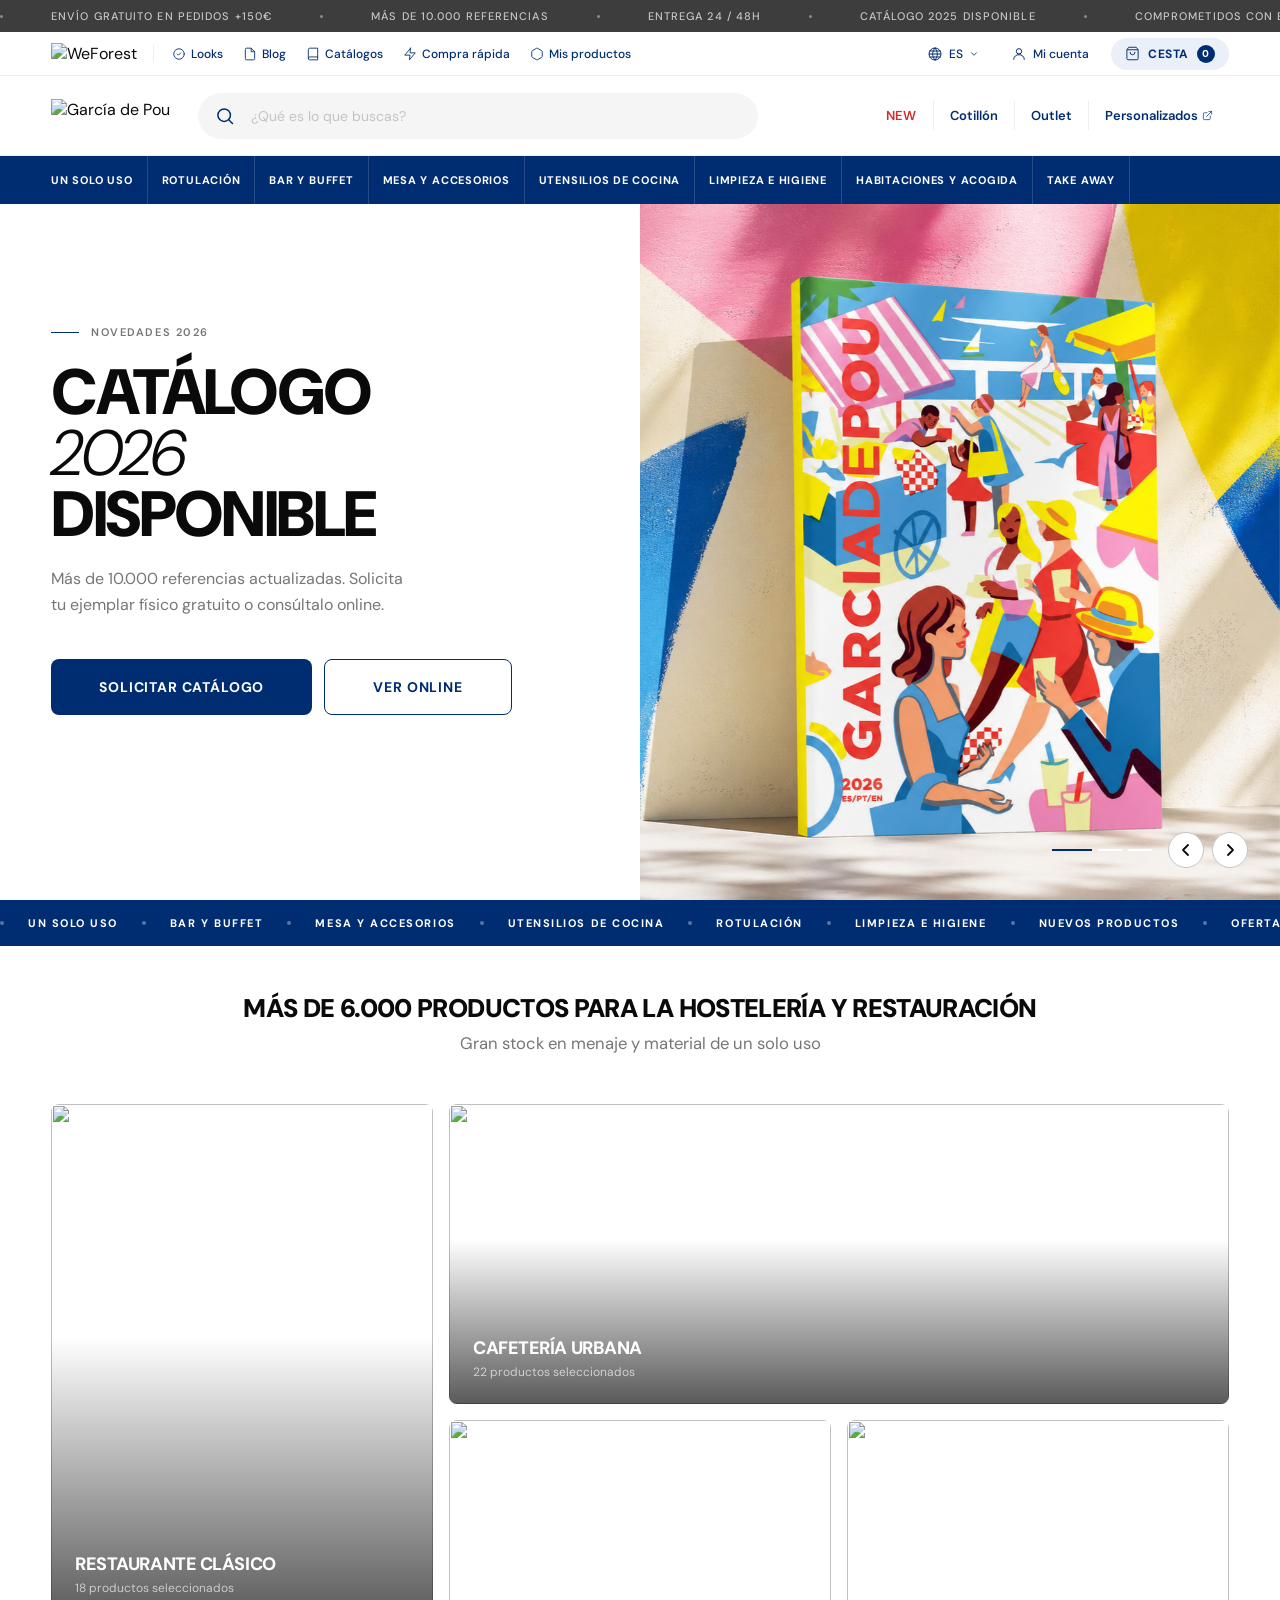
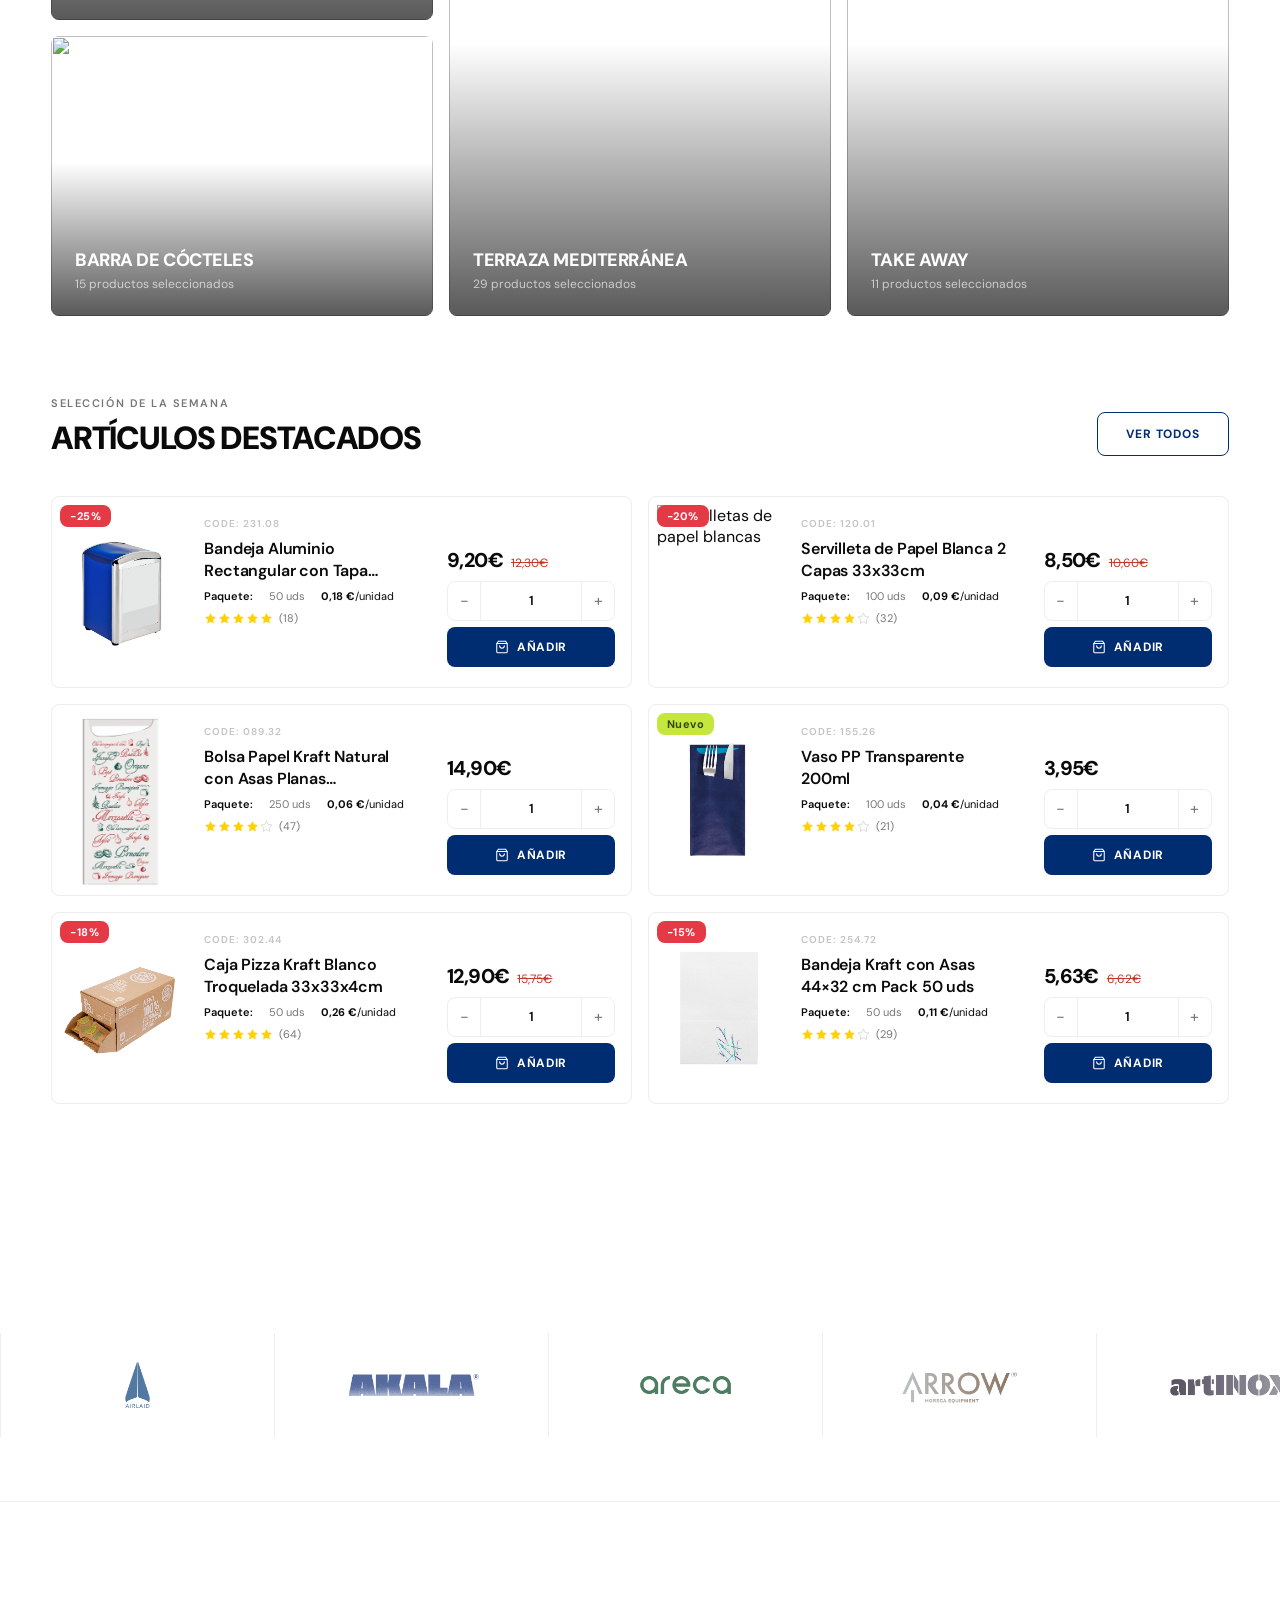
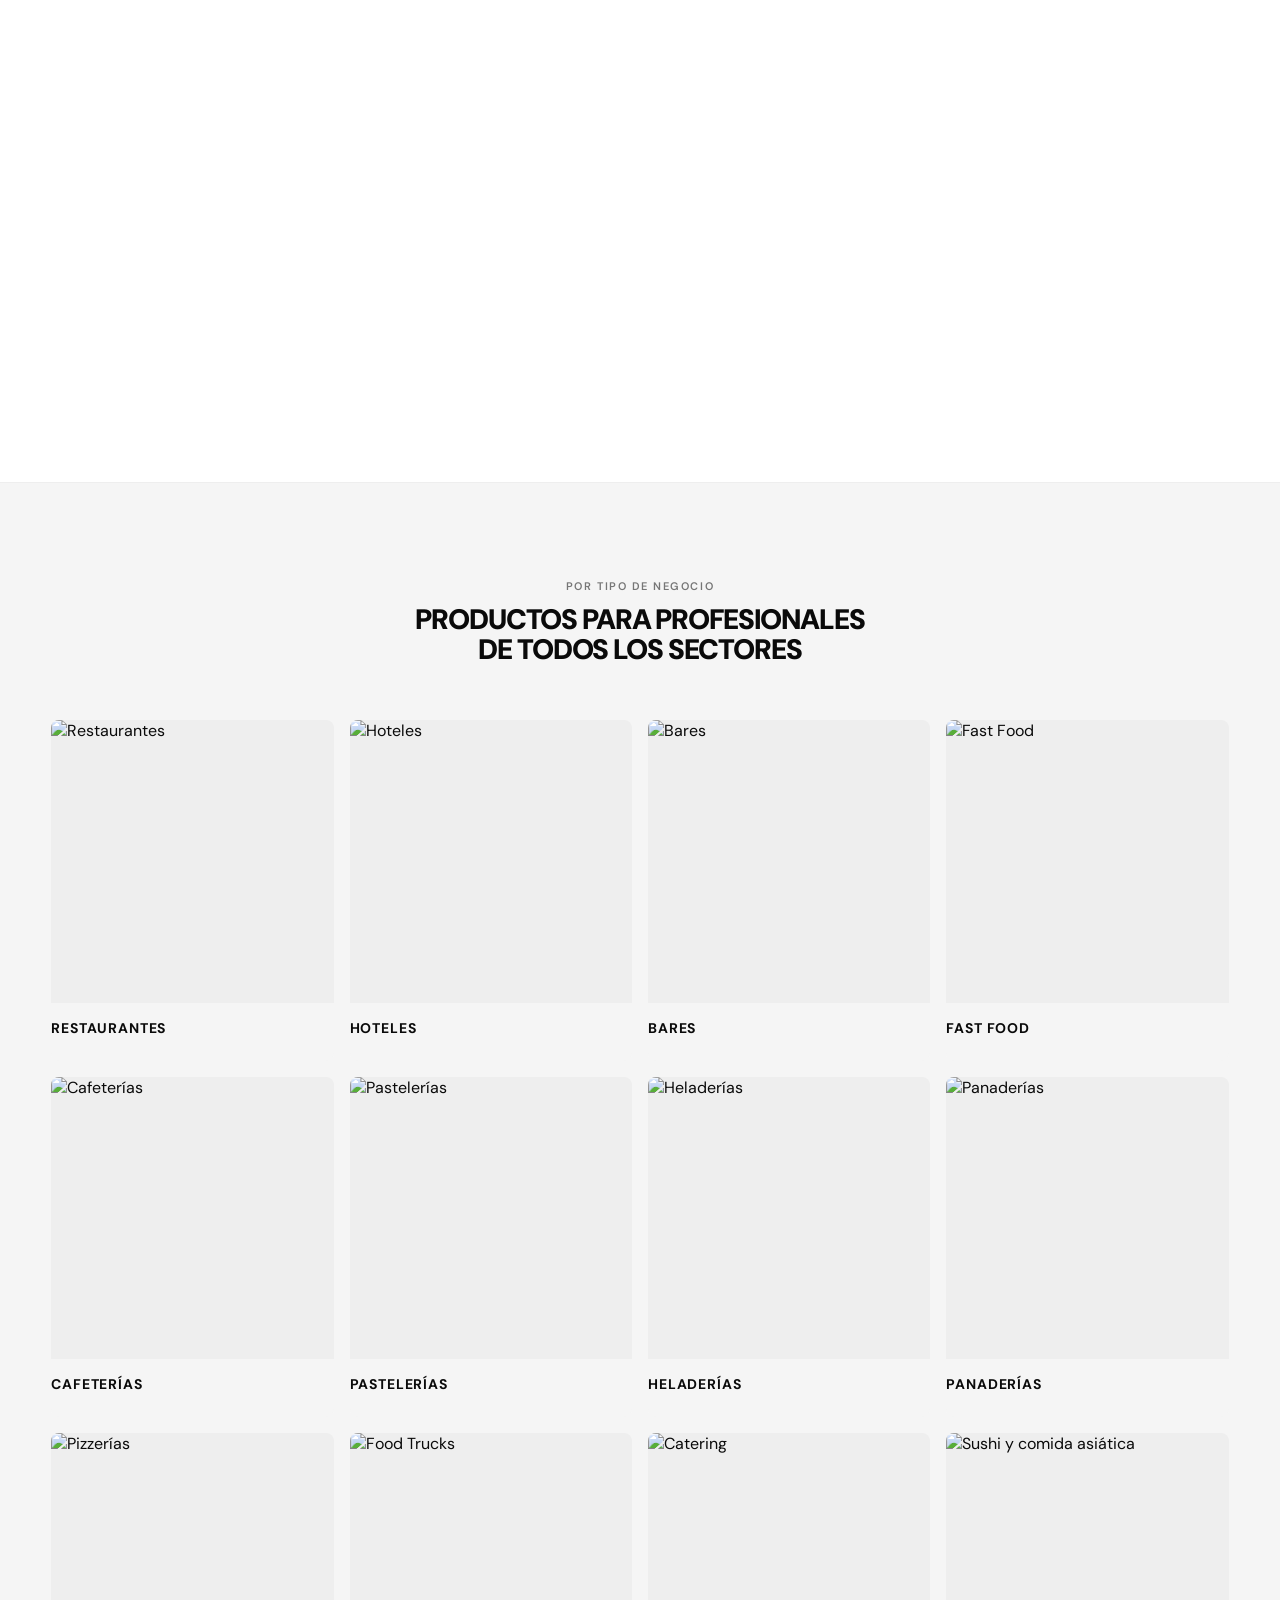
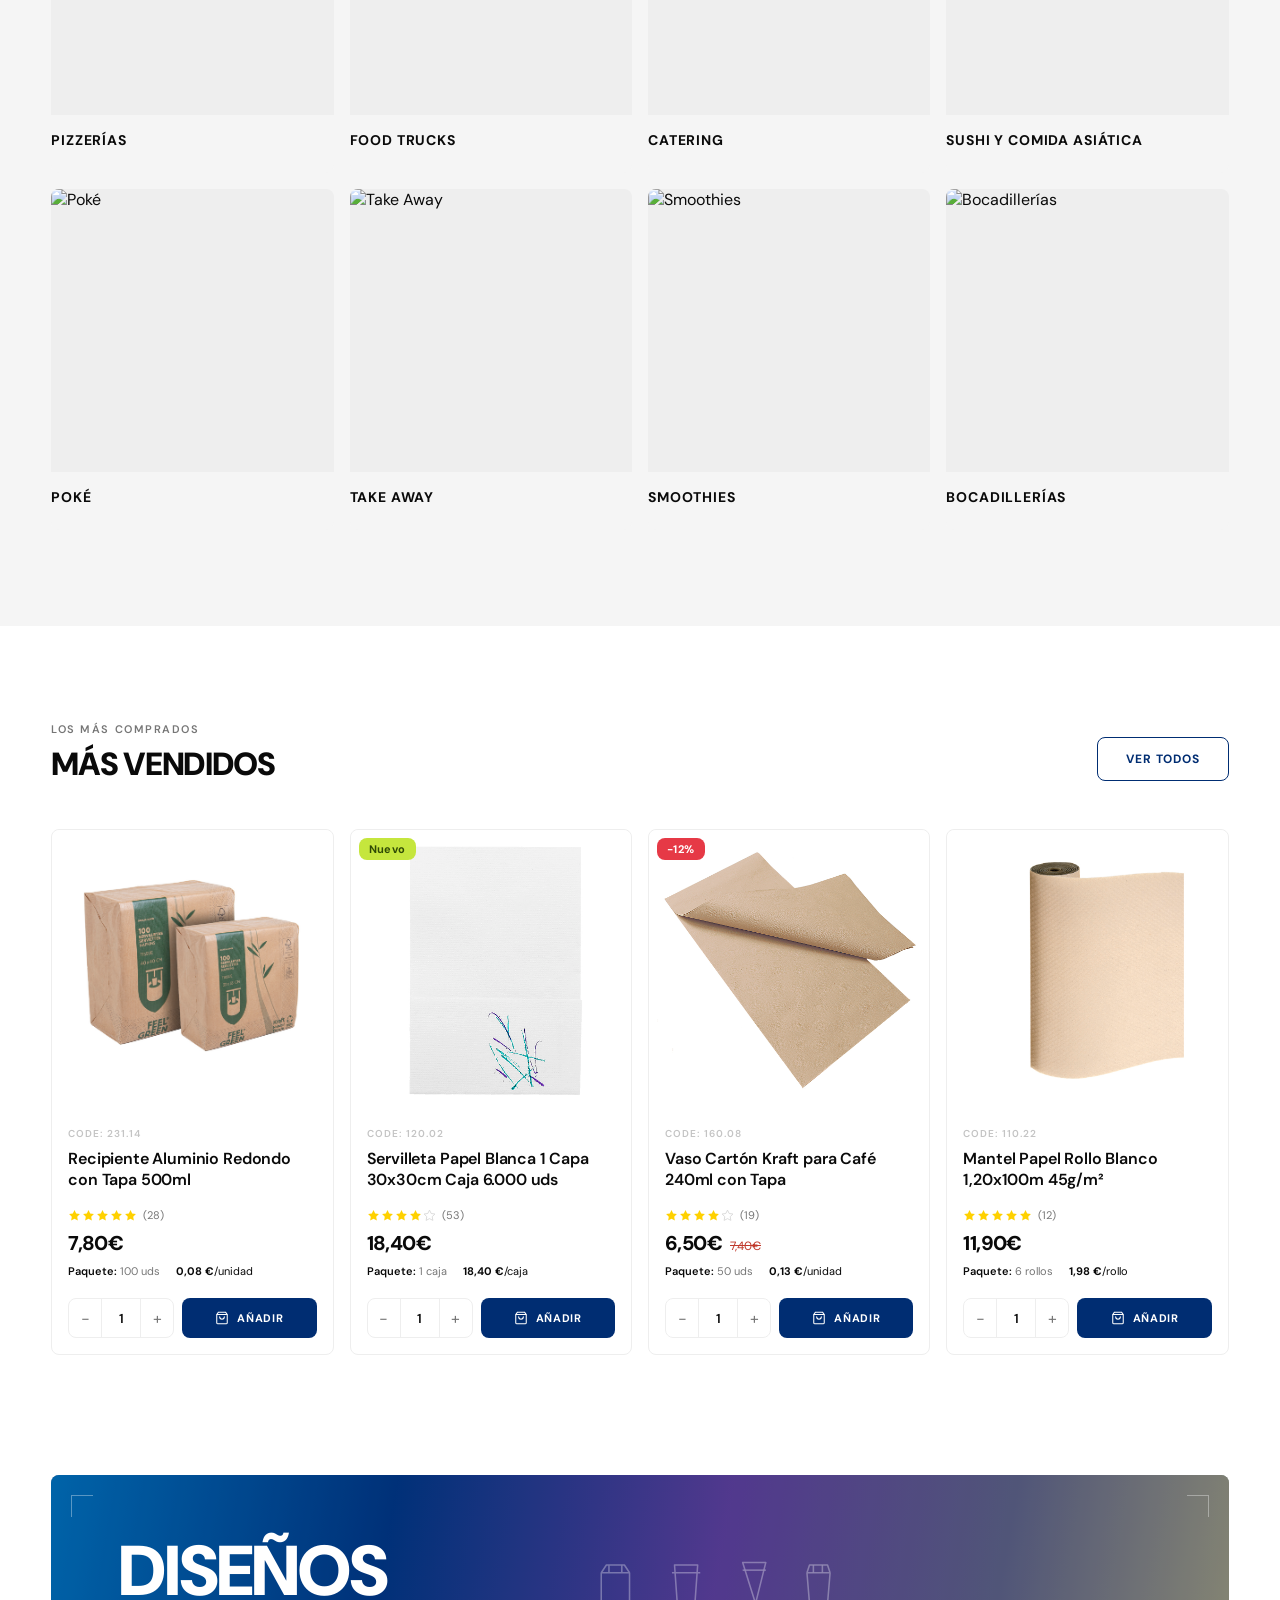
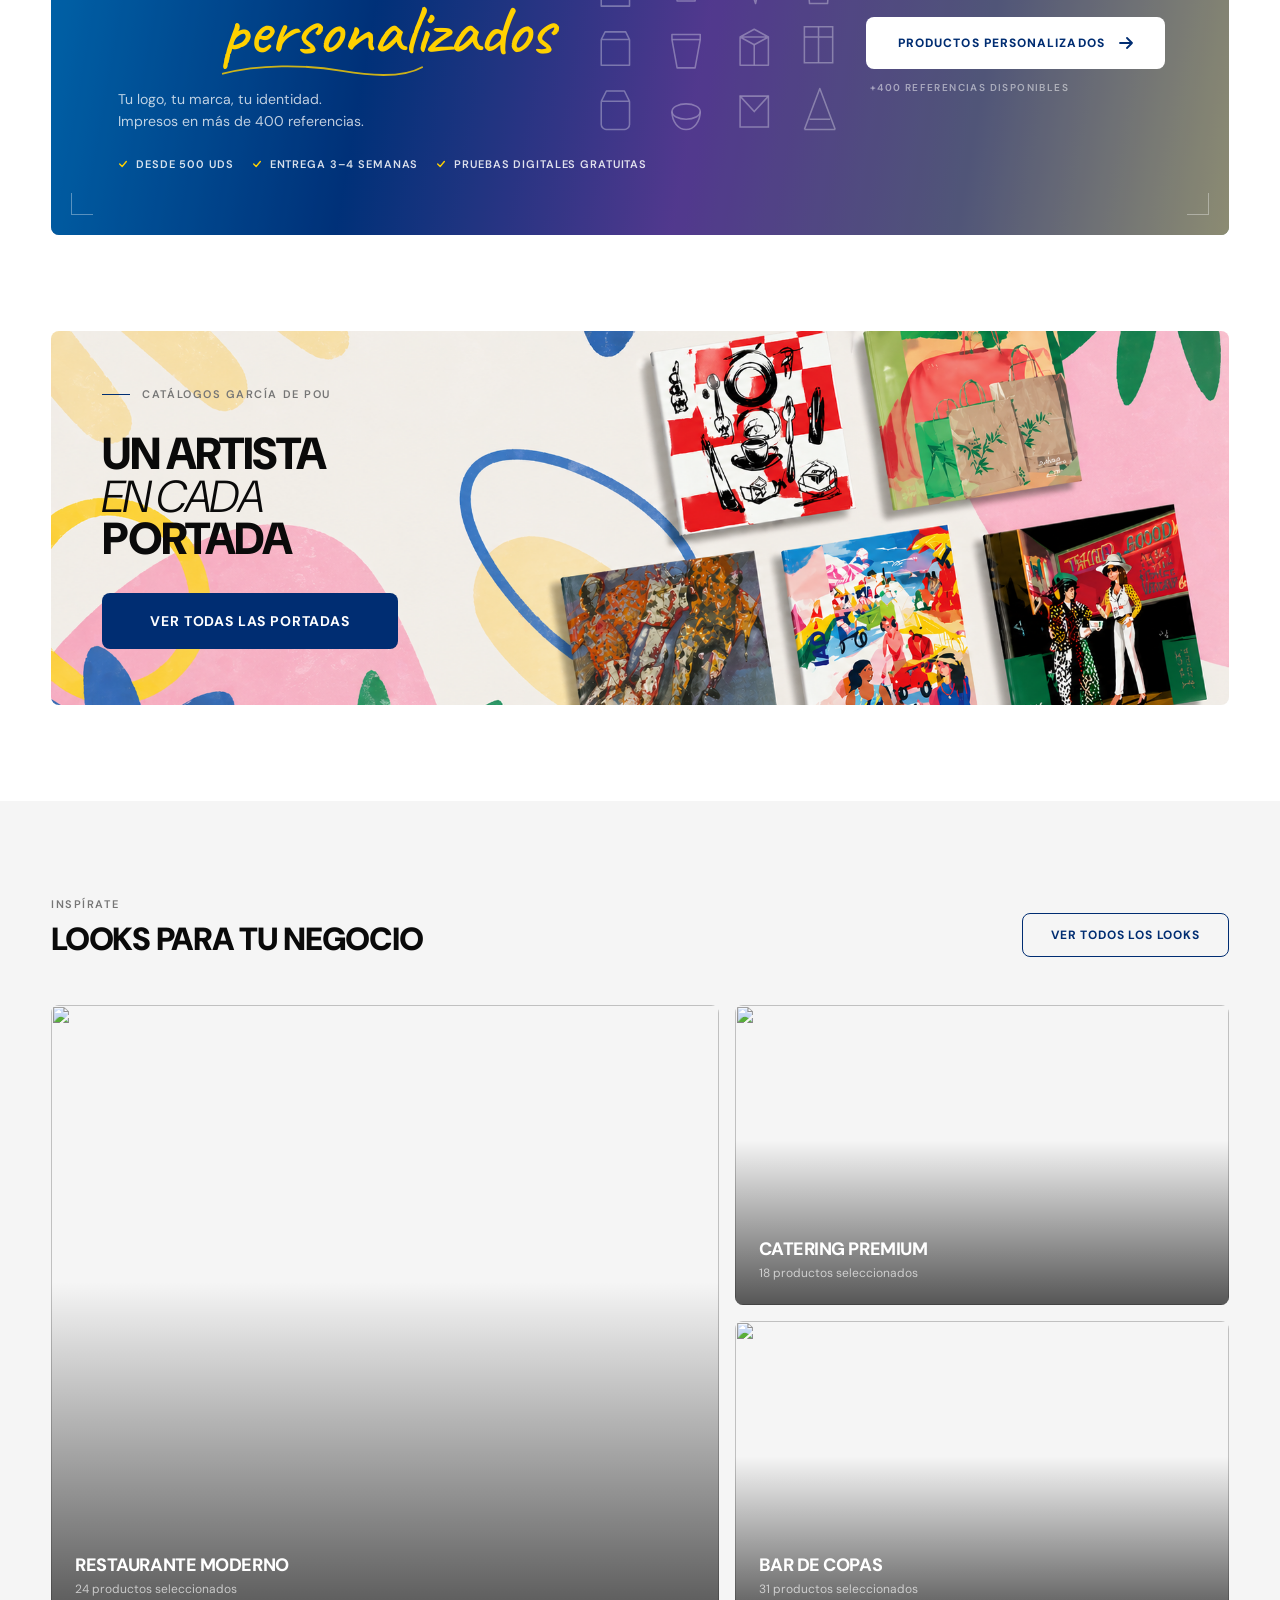
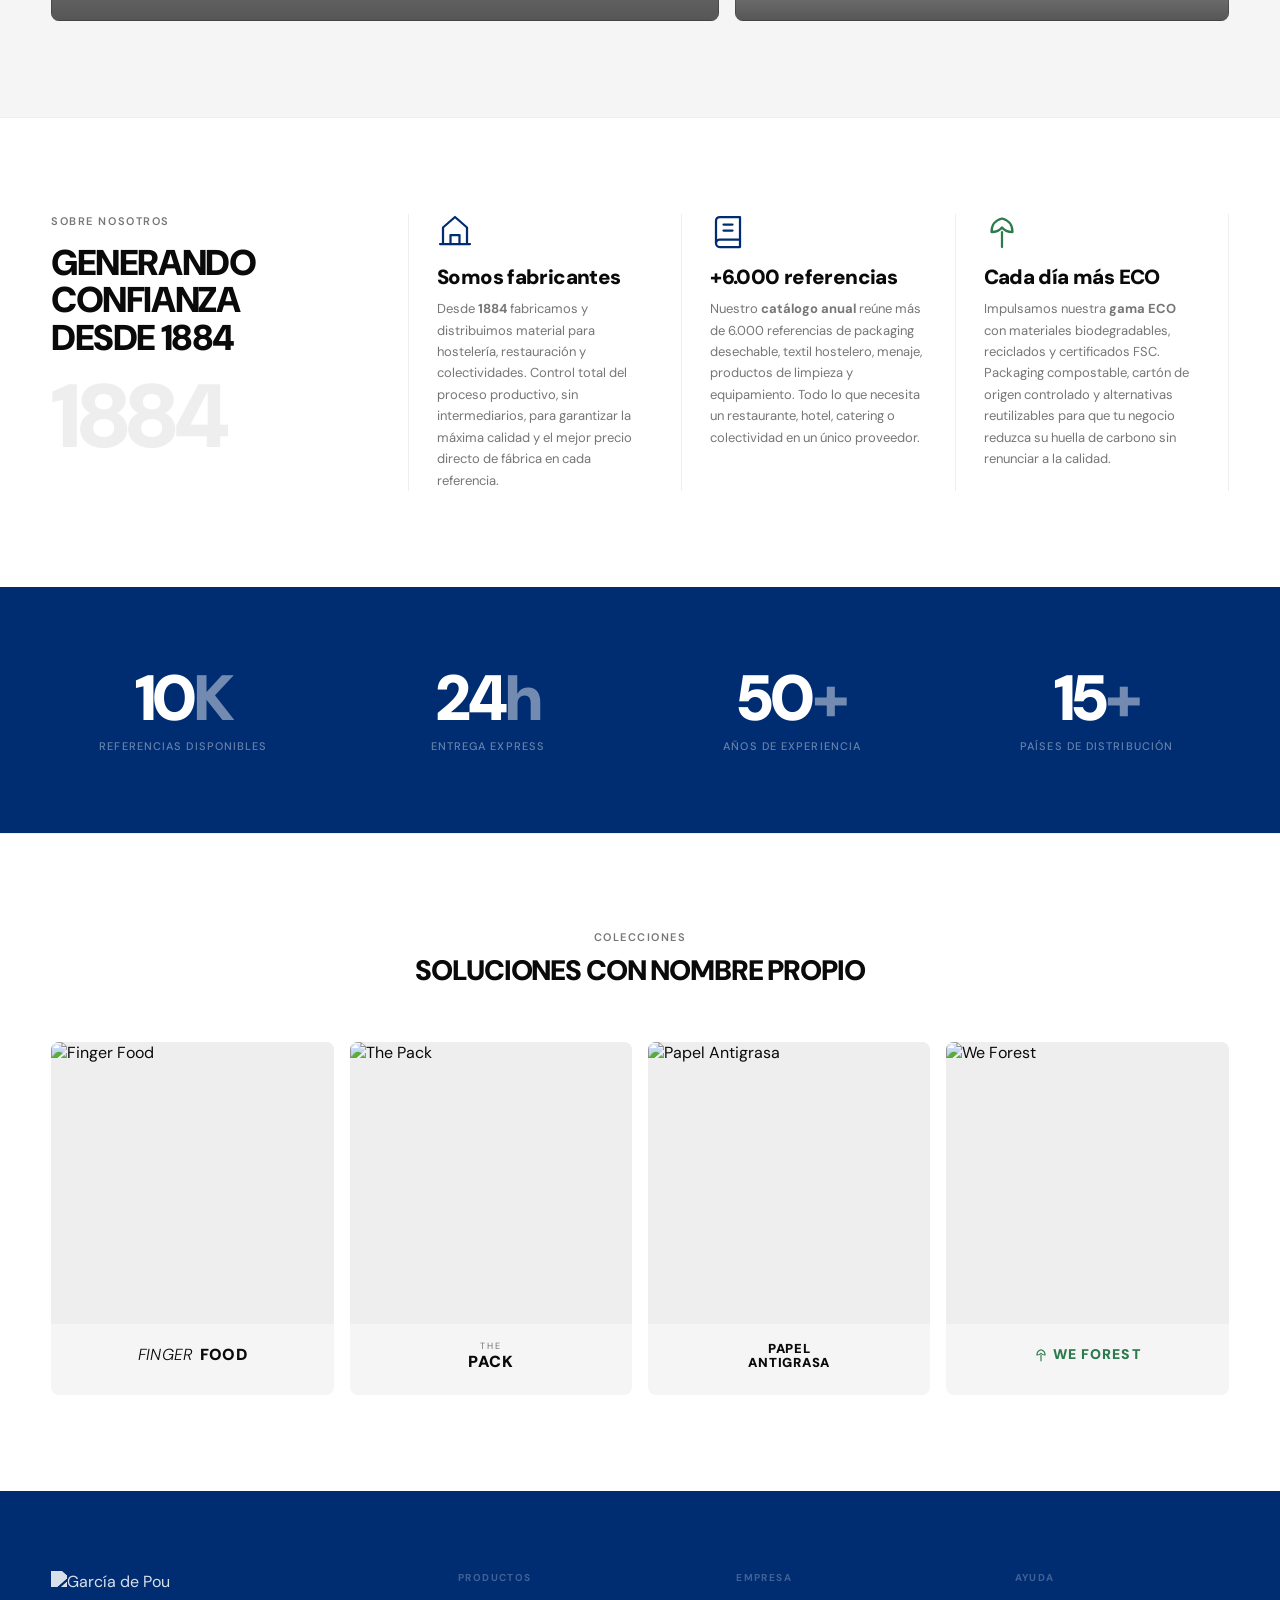
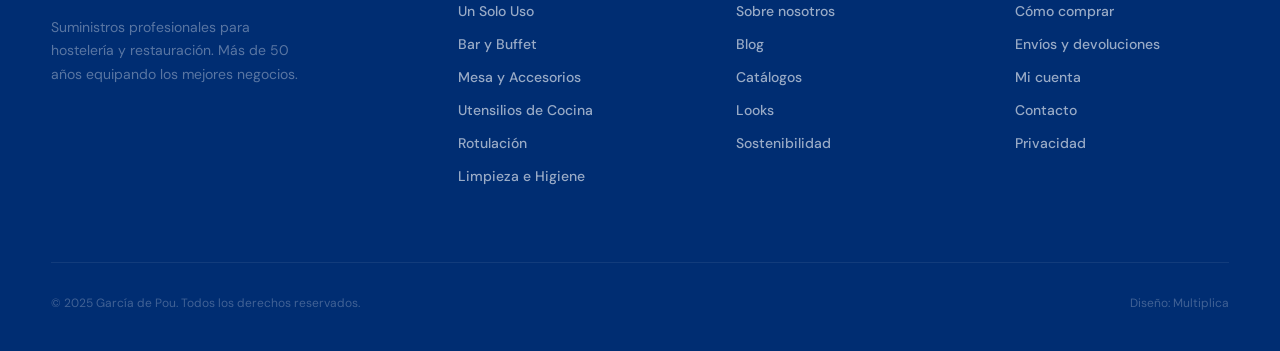
==== commit 78dc50be: "Wire JS render system: header, footer, sectors, looks, pills, filters on all pages - gdpMountHeader/" ====
--- a/index.html
+++ b/index.html
@@ -37,293 +37,7 @@
   <!-- ════════════════════════════════════════
        HEADER
   ════════════════════════════════════════ -->
-  <header class="header" id="header">
-
-    <!-- ── Fila 1: barra de utilidades ── -->
-    <div class="header-utility">
-      <div class="wrap header-utility-inner">
-        <div class="util-left">
-          <a href="#" class="util-partner" aria-label="WeForest — Comprometidos con el medio ambiente">
-            <img src="https://www.garciadepou.com/media/cms/cms/WF_Logo-whiteandcolord-.png" alt="WeForest" class="util-partner-logo">
-          </a>
-          <span class="util-sep" aria-hidden="true"></span>
-          <nav class="util-nav" aria-label="Accesos rápidos">
-            <a href="#">
-              <svg width="14" height="14" viewBox="0 0 24 24" fill="none"><path d="M9 12l2 2 4-4m6 2a9 9 0 11-18 0 9 9 0 0118 0z" stroke="currentColor" stroke-width="1.5" stroke-linecap="round" stroke-linejoin="round"/></svg>
-              Looks
-            </a>
-            <a href="#">
-              <svg width="14" height="14" viewBox="0 0 24 24" fill="none"><path d="M14 2H6a2 2 0 00-2 2v16a2 2 0 002 2h12a2 2 0 002-2V8l-6-6z" stroke="currentColor" stroke-width="1.5" stroke-linejoin="round"/><polyline points="14 2 14 8 20 8" stroke="currentColor" stroke-width="1.5" stroke-linejoin="round"/></svg>
-              Blog
-            </a>
-            <a href="#">
-              <svg width="14" height="14" viewBox="0 0 24 24" fill="none"><path d="M4 19.5A2.5 2.5 0 016.5 17H20" stroke="currentColor" stroke-width="1.5" stroke-linecap="round" stroke-linejoin="round"/><path d="M6.5 2H20v20H6.5A2.5 2.5 0 014 19.5v-15A2.5 2.5 0 016.5 2z" stroke="currentColor" stroke-width="1.5" stroke-linejoin="round"/></svg>
-              Catálogos
-            </a>
-            <a href="#">
-              <svg width="14" height="14" viewBox="0 0 24 24" fill="none"><path d="M13 2L3 14h9l-1 8 10-12h-9l1-8z" stroke="currentColor" stroke-width="1.5" stroke-linecap="round" stroke-linejoin="round"/></svg>
-              Compra rápida
-            </a>
-            <a href="#">
-              <svg width="14" height="14" viewBox="0 0 24 24" fill="none"><path d="M21 16V8a2 2 0 00-1-1.73l-7-4a2 2 0 00-2 0l-7 4A2 2 0 003 8v8a2 2 0 001 1.73l7 4a2 2 0 002 0l7-4A2 2 0 0021 16z" stroke="currentColor" stroke-width="1.5" stroke-linejoin="round"/></svg>
-              Mis productos
-            </a>
-          </nav>
-        </div>
-        <div class="util-right">
-          <div class="util-lang" id="utilLang">
-            <button class="util-lang-btn" aria-haspopup="listbox" aria-expanded="false">
-              <svg width="16" height="16" viewBox="0 0 24 24" fill="none"><circle cx="12" cy="12" r="9" stroke="currentColor" stroke-width="1.5"/><path d="M12 3c-2.2 2.8-3.5 5.6-3.5 9s1.3 6.2 3.5 9" stroke="currentColor" stroke-width="1.5" stroke-linecap="round"/><path d="M12 3c2.2 2.8 3.5 5.6 3.5 9s-1.3 6.2-3.5 9" stroke="currentColor" stroke-width="1.5" stroke-linecap="round"/><path d="M3 12h18M3.5 7.5h17M3.5 16.5h17" stroke="currentColor" stroke-width="1.5"/></svg>
-              <span class="util-lang-current">ES</span>
-              <svg class="util-lang-chevron" width="10" height="10" viewBox="0 0 24 24" fill="none"><path d="M6 9l6 6 6-6" stroke="currentColor" stroke-width="2" stroke-linecap="round" stroke-linejoin="round"/></svg>
-            </button>
-            <ul class="util-lang-dropdown" role="listbox" hidden>
-              <li role="option"><button class="util-lang-opt is-active" data-lang="ES">ES <span>Español</span></button></li>
-              <li role="option"><button class="util-lang-opt" data-lang="EN">EN <span>English</span></button></li>
-              <li role="option"><button class="util-lang-opt" data-lang="FR">FR <span>Français</span></button></li>
-              <li role="option"><button class="util-lang-opt" data-lang="PT">PT <span>Português</span></button></li>
-              <li role="option"><button class="util-lang-opt" data-lang="DE">DE <span>Deutsch</span></button></li>
-            </ul>
-          </div>
-          <a href="#" class="util-account">
-            <svg width="16" height="16" viewBox="0 0 24 24" fill="none"><circle cx="12" cy="8" r="4" stroke="currentColor" stroke-width="1.5"/><path d="M4 20c0-4 3.582-7 8-7s8 3 8 7" stroke="currentColor" stroke-width="1.5" stroke-linecap="round"/></svg>
-            Mi cuenta
-          </a>
-          <div class="cart-pill" role="button" aria-label="Carrito de compra, 0 artículos">
-            <svg width="15" height="15" viewBox="0 0 24 24" fill="none"><path d="M6 2L3 6v14a2 2 0 002 2h14a2 2 0 002-2V6l-3-4z" stroke="currentColor" stroke-width="1.5" stroke-linejoin="round"/><line x1="3" y1="6" x2="21" y2="6" stroke="currentColor" stroke-width="1.5"/><path d="M16 10a4 4 0 01-8 0" stroke="currentColor" stroke-width="1.5" stroke-linecap="round"/></svg>
-            Cesta
-            <span class="cart-count">0</span>
-          </div>
-        </div>
-      </div>
-    </div>
-
-    <!-- ── Fila 2: barra de marca ── -->
-    <div class="header-brand">
-      <div class="wrap header-brand-inner">
-
-        <!-- Burger: solo visible en mobile -->
-        <button class="burger-btn" id="burgerBtn" aria-label="Abrir menú" aria-expanded="false" aria-controls="mobileDrawer">
-          <span></span><span></span><span></span>
-        </button>
-
-        <a href="/" class="logo-link" aria-label="García de Pou — Inicio">
-          <img
-            class="logo-img"
-            src="https://www.garciadepou.com/static/version1776292596/frontend/Etailers/gpou/es_ES/images/logo.svg"
-            alt="García de Pou"
-          >
-        </a>
-
-        <div class="header-search">
-          <button class="search-btn" aria-label="Buscar">
-            <svg width="20" height="20" viewBox="0 0 24 24" fill="none">
-              <circle cx="11" cy="11" r="7.5" stroke="currentColor" stroke-width="1.8"/>
-              <path d="M17 17l4 4" stroke="currentColor" stroke-width="1.8" stroke-linecap="round"/>
-            </svg>
-          </button>
-          <input
-            type="search"
-            class="search-input"
-            placeholder="¿Qué es lo que buscas?"
-            aria-label="Buscar productos"
-          >
-        </div>
-
-        <!-- Carrito: solo visible en mobile -->
-        <div class="cart-pill cart-pill-mobile" role="button" aria-label="Carrito de compra, 0 artículos">
-          <svg width="15" height="15" viewBox="0 0 24 24" fill="none"><path d="M6 2L3 6v14a2 2 0 002 2h14a2 2 0 002-2V6l-3-4z" stroke="currentColor" stroke-width="1.5" stroke-linejoin="round"/><line x1="3" y1="6" x2="21" y2="6" stroke="currentColor" stroke-width="1.5"/><path d="M16 10a4 4 0 01-8 0" stroke="currentColor" stroke-width="1.5" stroke-linecap="round"/></svg>
-          <span class="cart-count">0</span>
-        </div>
-
-        <nav class="nav-secondary" aria-label="Secciones especiales">
-          <a href="#" class="nav-new">NEW</a>
-          <a href="#">Cotillón</a>
-          <a href="#">Outlet</a>
-          <a href="#" class="nav-external">
-            Personalizados
-            <svg width="11" height="11" viewBox="0 0 24 24" fill="none"><path d="M18 13v6a2 2 0 01-2 2H5a2 2 0 01-2-2V8a2 2 0 012-2h6" stroke="currentColor" stroke-width="1.5" stroke-linecap="round" stroke-linejoin="round"/><polyline points="15 3 21 3 21 9" stroke="currentColor" stroke-width="1.5" stroke-linecap="round" stroke-linejoin="round"/><line x1="10" y1="14" x2="21" y2="3" stroke="currentColor" stroke-width="1.5" stroke-linecap="round"/></svg>
-          </a>
-        </nav>
-      </div>
-    </div>
-
-    <!-- ── Fila 3: nav de categorías (también es la barra sticky) ── -->
-    <div class="header-cats">
-      <div class="wrap header-cats-inner">
-
-        <!-- Escudo: solo visible en estado sticky -->
-        <a href="/" class="logo-shield" aria-label="García de Pou — Inicio">
-          <svg xmlns="http://www.w3.org/2000/svg" viewBox="0 0 28.3 38" aria-hidden="true">
-            <path fill="currentColor" d="M0 0v18.328c0 9.064 5.722 16.604 14.144 19.525l.355-.123c8.024-2.785 13.787-10.418 13.787-19.402V0H0zm14.148 29.115c-1.99 0-6.72-.693-6.86-3.496L7.278 8.025h1.196v7.468a5.65 5.65 0 0 1 1.09-.642 8.975 8.975 0 0 1 1.681-.556l.383 1.813c-.49.115-.928.262-1.298.43-1.014.461-1.196.908-1.196 1.065 0 .158.182.604 1.196 1.064.929.423 2.277.708 3.817.708s2.889-.285 3.818-.708c1.014-.46 1.196-.906 1.196-1.064 0-.157-.183-.604-1.196-1.065a7.27 7.27 0 0 0-1.409-.455l.417-1.78c1.017.225 2.048.588 2.814 1.14l.023-7.418h1.197l.005 17.464c0 2.91-4.843 3.626-6.865 3.626zm-2.136-16.582h4.262l-.67 5.204h-2.922l-.67-5.204zm9.732-5.54h-7.105v4.547h-.993V6.993H6.543V5.795h15.2v1.198z"/>
-          </svg>
-        </a>
-
-        <!-- Nav de categorías -->
-        <nav class="nav-cats" aria-label="Categorías principales">
-
-          <!-- Un Solo Uso con mega-menú -->
-          <div class="nav-item">
-            <a href="#" class="nav-item-link">Un Solo Uso</a>
-
-            <div class="mega-menu" id="megaUnSoloUso" aria-hidden="true">
-              <div class="mega-inner">
-                <div class="wrap mega-wrap">
-
-                  <!-- Descripción lateral -->
-                  <div class="mega-desc">
-                    <p class="mega-desc-label label">Un solo uso</p>
-                    <p class="mega-desc-title">Envases desechables para comida y artículos de un solo uso para profesionales de la hostelería</p>
-                    <p class="mega-desc-sub">Restaurantes, hoteles y catering. Más de 6.000 referencias disponibles.</p>
-                    <a href="category.html" class="btn-blue mega-desc-cta">Ver todo Un Solo Uso</a>
-                  </div>
-
-                  <!-- Columnas de enlaces -->
-                  <div class="mega-cols">
-                    <ul class="mega-col">
-                      <li><a href="category.html">Adornas</a></li>
-                      <li><a href="category.html">Aluminio / Film estirable</a></li>
-                      <li><a href="category.html">Baberos</a></li>
-                      <li><a href="category.html">Bandeja comida para llevar</a></li>
-                      <li><a href="category.html">Bandejas de plástico desechables</a></li>
-                      <li><a href="category.html">Bandejas para catering y cajas</a></li>
-                      <li><a href="category.html">BIONIC</a></li>
-                      <li><a href="category.html">Blondas</a></li>
-                      <li><a href="category.html">Bolsas de plástico</a></li>
-                      <li><a href="category.html">Caminos de mesa</a></li>
-                      <li><a href="category.html">Conjuntos decorados</a></li>
-                      <li><a href="category.html">Conos para helados</a></li>
-                      <li><a href="category.html">Cubiertos desechables</a></li>
-                      <li><a href="category.html">Cucuruchos de papel</a></li>
-                    </ul>
-                    <ul class="mega-col">
-                      <li><a href="category.html">DRY COTTON</a></li>
-                      <li><a href="category.html">Embalajes</a></li>
-                      <li><a href="category.html">Entretenimientos para niños</a></li>
-                      <li><a href="category.html">ENVASES DE CARTÓN</a></li>
-                      <li><a href="category.html">Envases compostables</a></li>
-                      <li><a href="category.html">Envases Microondas</a></li>
-                      <li><a href="category.html">Envases de plástico</a></li>
-                      <li><a href="category.html">Envases termoestables</a></li>
-                      <li><a href="category.html">Etiquetas adhesivas</a></li>
-                      <li><a href="category.html">FEEL GREEN</a></li>
-                      <li><a href="category.html">Madera y Bambú</a></li>
-                      <li><a href="category.html">Manteles de papel</a></li>
-                      <li><a href="category.html">Manteles individuales</a></li>
-                      <li><a href="category.html">PAROLE</a></li>
-                    </ul>
-                    <ul class="mega-col">
-                      <li><a href="category.html">PAPAS FREE</a></li>
-                      <li><a href="category.html">Pajitas</a></li>
-                      <li><a href="category.html">Palomitas</a></li>
-                      <li><a href="category.html">Papel Antigrasa</a></li>
-                      <li><a href="category.html">Pastelería</a></li>
-                      <li><a href="category.html">Posavasas</a></li>
-                      <li><a href="category.html">Servilletas de papel</a></li>
-                      <li><a href="category.html">Tarrinas de papel plisado</a></li>
-                      <li><a href="category.html">Tarrinas para helados</a></li>
-                      <li><a href="category.html">THEPACK</a></li>
-                      <li><a href="category.html">TIMES</a></li>
-                      <li><a href="category.html">Toallitas impregnadas</a></li>
-                      <li><a href="category.html">Vajilla desechable</a></li>
-                      <li><a href="category.html">Vasos desechables</a></li>
-                      <li><a href="category.html">WOOD</a></li>
-                    </ul>
-                  </div>
-
-                </div><!-- /mega-wrap -->
-
-                <!-- Botón cierre -->
-                <button class="mega-close" aria-label="Cerrar menú">
-                  <svg width="16" height="16" viewBox="0 0 24 24" fill="none">
-                    <line x1="5" y1="5" x2="19" y2="19" stroke="currentColor" stroke-width="2" stroke-linecap="round"/>
-                    <line x1="19" y1="5" x2="5" y2="19" stroke="currentColor" stroke-width="2" stroke-linecap="round"/>
-                  </svg>
-                </button>
-
-              </div><!-- /mega-inner -->
-
-              <!-- Pie del mega-menú -->
-              <div class="mega-footer">
-                <div class="wrap mega-footer-inner">
-                  <strong>Más de 6.000 productos para la hostelería y restauración</strong>
-                  <span>Gran stock en menaje y material de un solo uso</span>
-                </div>
-              </div>
-
-            </div><!-- /mega-menu -->
-          </div><!-- /nav-item -->
-
-          <a href="#">Rotulación</a>
-          <a href="#">Bar y Buffet</a>
-          <a href="#">Mesa y Accesorios</a>
-          <a href="#">Utensilios de Cocina</a>
-          <a href="#">Limpieza e Higiene</a>
-          <a href="#">Habitaciones y Acogida</a>
-          <a href="#">Take Away</a>
-        </nav>
-
-        <!-- Carrito: solo visible en estado sticky -->
-        <div class="cart-pill sticky-only" role="button" aria-label="Carrito de compra">
-          <svg width="15" height="15" viewBox="0 0 24 24" fill="none"><path d="M6 2L3 6v14a2 2 0 002 2h14a2 2 0 002-2V6l-3-4z" stroke="currentColor" stroke-width="1.5" stroke-linejoin="round"/><line x1="3" y1="6" x2="21" y2="6" stroke="currentColor" stroke-width="1.5"/><path d="M16 10a4 4 0 01-8 0" stroke="currentColor" stroke-width="1.5" stroke-linecap="round"/></svg>
-          <span class="cart-count">0</span>
-        </div>
-
-      </div>
-    </div>
-
-  </header>
-
-  <!-- ════════════════════════════════════════
-       MOBILE DRAWER — solo mobile
-  ════════════════════════════════════════ -->
-  <div class="drawer-overlay" id="drawerOverlay" hidden></div>
-  <aside class="mobile-drawer" id="mobileDrawer" aria-hidden="true">
-    <div class="drawer-head">
-      <a href="/" class="drawer-logo" aria-label="García de Pou — Inicio">
-        <svg xmlns="http://www.w3.org/2000/svg" viewBox="0 0 28.3 38" width="24" height="32" aria-hidden="true">
-          <path fill="#002D72" d="M0 0v18.328c0 9.064 5.722 16.604 14.144 19.525l.355-.123c8.024-2.785 13.787-10.418 13.787-19.402V0H0zm14.148 29.115c-1.99 0-6.72-.693-6.86-3.496L7.278 8.025h1.196v7.468a5.65 5.65 0 0 1 1.09-.642 8.975 8.975 0 0 1 1.681-.556l.383 1.813c-.49.115-.928.262-1.298.43-1.014.461-1.196.908-1.196 1.065 0 .158.182.604 1.196 1.064.929.423 2.277.708 3.817.708s2.889-.285 3.818-.708c1.014-.46 1.196-.906 1.196-1.064 0-.157-.183-.604-1.196-1.065a7.27 7.27 0 0 0-1.409-.455l.417-1.78c1.017.225 2.048.588 2.814 1.14l.023-7.418h1.197l.005 17.464c0 2.91-4.843 3.626-6.865 3.626zm-2.136-16.582h4.262l-.67 5.204h-2.922l-.67-5.204zm9.732-5.54h-7.105v4.547h-.993V6.993H6.543V5.795h15.2v1.198z"/>
-        </svg>
-        <span>García de Pou</span>
-      </a>
-      <button class="drawer-close" id="drawerClose" aria-label="Cerrar menú">
-        <svg width="18" height="18" viewBox="0 0 24 24" fill="none"><line x1="5" y1="5" x2="19" y2="19" stroke="currentColor" stroke-width="2" stroke-linecap="round"/><line x1="19" y1="5" x2="5" y2="19" stroke="currentColor" stroke-width="2" stroke-linecap="round"/></svg>
-      </button>
-    </div>
-
-    <div class="drawer-body">
-      <p class="drawer-label">Categorías</p>
-      <nav class="drawer-nav" aria-label="Categorías principales">
-        <a href="#">Un Solo Uso</a>
-        <a href="#">Rotulación</a>
-        <a href="#">Bar y Buffet</a>
-        <a href="#">Mesa y Accesorios</a>
-        <a href="#">Utensilios de Cocina</a>
-        <a href="#">Limpieza e Higiene</a>
-        <a href="#">Habitaciones y Acogida</a>
-        <a href="#">Take Away</a>
-      </nav>
-
-      <p class="drawer-label">Destacados</p>
-      <nav class="drawer-nav drawer-nav-sm" aria-label="Secciones especiales">
-        <a href="#"><span class="drawer-badge">NEW</span> Novedades</a>
-        <a href="#">Cotillón</a>
-        <a href="#">Outlet</a>
-        <a href="#">Personalizados</a>
-        <a href="#">Looks</a>
-        <a href="#">Blog</a>
-        <a href="#">Catálogos</a>
-        <a href="#">Compra rápida</a>
-      </nav>
-
-      <div class="drawer-footer">
-        <a href="#" class="btn btn-outline-blue" style="width:100%; justify-content:center;">
-          <svg width="16" height="16" viewBox="0 0 24 24" fill="none" style="margin-right:8px"><circle cx="12" cy="8" r="4" stroke="currentColor" stroke-width="1.8"/><path d="M4 20c0-4 3.582-7 8-7s8 3 8 7" stroke="currentColor" stroke-width="1.8" stroke-linecap="round"/></svg>
-          Mi cuenta
-        </a>
-      </div>
-    </div>
-  </aside>
+  <div id="gdpHeader"></div>
 
   <!-- ════════════════════════════════════════
        HERO — slider 3 slides
@@ -479,48 +193,7 @@
   ════════════════════════════════════════ -->
   <section class="promo-looks">
     <div class="wrap">
-      <div class="promo-looks-grid" data-reveal="scale">
-
-        <div class="look-item">
-          <img src="img/ambient/GDP__DSC5584_M.jpg" alt="" loading="lazy">
-          <div class="look-overlay">
-            <p class="look-title">Restaurante Clásico</p>
-            <p class="look-count">18 productos seleccionados</p>
-          </div>
-        </div>
-
-        <div class="look-item">
-          <img src="img/ambient/GDP__DSC3425.jpg" alt="" loading="lazy">
-          <div class="look-overlay">
-            <p class="look-title">Cafetería Urbana</p>
-            <p class="look-count">22 productos seleccionados</p>
-          </div>
-        </div>
-
-        <div class="look-item">
-          <img src="img/ambient/GDP__DSC4185retocada.jpg" alt="" loading="lazy">
-          <div class="look-overlay">
-            <p class="look-title">Barra de Cócteles</p>
-            <p class="look-count">15 productos seleccionados</p>
-          </div>
-        </div>
-
-        <div class="look-item">
-          <img src="img/ambient/GDP__DSC7916_M.jpg" alt="" loading="lazy">
-          <div class="look-overlay">
-            <p class="look-title">Terraza Mediterránea</p>
-            <p class="look-count">29 productos seleccionados</p>
-          </div>
-        </div>
-
-        <div class="look-item">
-          <img src="img/ambient/GDP__DSC1692_muntatge_biodegradables.jpg" alt="" loading="lazy">
-          <div class="look-overlay">
-            <p class="look-title">Take Away</p>
-            <p class="look-count">11 productos seleccionados</p>
-          </div>
-        </div>
-
+      <div id="promoLooksGrid" class="promo-looks-grid" data-reveal="scale">
       </div>
     </div>
   </section>
@@ -859,82 +532,7 @@
     </div>
     <div class="wrap">
 
-      <ul class="cat-pills-grid" data-reveal>
-
-        <li><a href="#" class="cat-pill">
-          <span class="cat-pill-thumb"><img src="img/ambient/GDP__DSC1692_muntatge_biodegradables.jpg" alt="" loading="lazy"></span>
-          <span class="cat-pill-name">Envases de cartón</span>
-        </a></li>
-
-        <li><a href="#" class="cat-pill">
-          <span class="cat-pill-thumb"><img src="img/ambient/GDP__DSC3006.jpg" alt="" loading="lazy"></span>
-          <span class="cat-pill-name">Servilletas de papel</span>
-        </a></li>
-
-        <li><a href="#" class="cat-pill">
-          <span class="cat-pill-thumb"><img src="img/ambient/GDP_196.59_AMBIENT.jpg" alt="" loading="lazy"></span>
-          <span class="cat-pill-name">Manteles de papel</span>
-        </a></li>
-
-        <li><a href="#" class="cat-pill">
-          <span class="cat-pill-thumb"><img src="img/ambient/GDP_101.30_AMBIENT2.jpg" alt="" loading="lazy"></span>
-          <span class="cat-pill-name">Manteles individuales de papel</span>
-        </a></li>
-
-        <li><a href="#" class="cat-pill">
-          <span class="cat-pill-thumb"><img src="img/ambient/GDP__DSC4185retocada.jpg" alt="" loading="lazy"></span>
-          <span class="cat-pill-name">Vasos desechables</span>
-        </a></li>
-
-        <li><a href="#" class="cat-pill">
-          <span class="cat-pill-thumb"><img src="img/ambient/GDP__DSC2883.jpg" alt="" loading="lazy"></span>
-          <span class="cat-pill-name">Papel antigrasas para alimentos</span>
-        </a></li>
-
-        <li><a href="#" class="cat-pill">
-          <span class="cat-pill-thumb"><img src="img/ambient/GDP__DSC5597_1.jpg" alt="" loading="lazy"></span>
-          <span class="cat-pill-name">Cajas para pasteles</span>
-        </a></li>
-
-        <li><a href="#" class="cat-pill">
-          <span class="cat-pill-thumb"><img src="img/ambient/GDP__DSC5614_1.jpg" alt="" loading="lazy"></span>
-          <span class="cat-pill-name">Cajas para sushi y comida oriental</span>
-        </a></li>
-
-        <li><a href="#" class="cat-pill">
-          <span class="cat-pill-thumb"><img src="img/ambient/GDP__DSC3227.jpg" alt="" loading="lazy"></span>
-          <span class="cat-pill-name">Cubos para palomitas</span>
-        </a></li>
-
-        <li><a href="#" class="cat-pill">
-          <span class="cat-pill-thumb"><img src="img/ambient/GDP__DSC8413_2.jpg" alt="" loading="lazy"></span>
-          <span class="cat-pill-name">Cubos para pollo</span>
-        </a></li>
-
-        <li><a href="#" class="cat-pill">
-          <span class="cat-pill-thumb"><img src="img/ambient/GDP__DSC3446-2.jpg" alt="" loading="lazy"></span>
-          <span class="cat-pill-name">Ensaladeras</span>
-        </a></li>
-
-        <li><a href="#" class="cat-pill">
-          <span class="cat-pill-thumb"><img src="img/ambient/GDP__MG_7804.jpg" alt="" loading="lazy"></span>
-          <span class="cat-pill-name">Envases Fast Food</span>
-        </a></li>
-
-        <li><a href="#" class="cat-pill">
-          <span class="cat-pill-thumb"><img src="img/ambient/GDP__DSC1692_muntatge_biodegradables.jpg" alt="" loading="lazy"></span>
-          <span class="cat-pill-name">Envases Take Away</span>
-        </a></li>
-
-        <li><a href="#" class="cat-pill">
-          <span class="cat-pill-thumb"><img src="img/ambient/GDP__DSC2883.jpg" alt="" loading="lazy"></span>
-          <span class="cat-pill-name">Envases de cartón ecológico</span>
-        </a></li>
-
-        <li><a href="#" class="cat-pill">
-          <span class="cat-pill-thumb"><img src="img/ambient/GDP__DSC3006.jpg" alt="" loading="lazy"></span>
-          <span class="cat-pill-name">Bolsas de papel</span>
-        </a></li>
+      <ul id="catPillsGrid" class="cat-pills-grid" data-reveal>
 
       </ul>
 
@@ -950,135 +548,7 @@
         <p class="label">Por tipo de negocio</p>
         <h2 class="section-title">Productos para profesionales<br>de todos los sectores</h2>
       </div>
-      <div class="sectors-grid">
-
-        <a href="#" class="sector-card">
-          <div class="sector-card-img">
-            <img src="img/ambient/GDP_196.59_AMBIENT.jpg" alt="Restaurantes" loading="lazy">
-            <div class="sector-card-overlay"><span>Ver productos</span></div>
-          </div>
-          <p class="sector-card-name">Restaurantes</p>
-        </a>
-
-        <a href="#" class="sector-card">
-          <div class="sector-card-img">
-            <img src="img/ambient/GDP_101.30_AMBIENT2.jpg" alt="Hoteles" loading="lazy">
-            <div class="sector-card-overlay"><span>Ver productos</span></div>
-          </div>
-          <p class="sector-card-name">Hoteles</p>
-        </a>
-
-        <a href="#" class="sector-card">
-          <div class="sector-card-img">
-            <img src="img/ambient/GDP__DSC4185retocada.jpg" alt="Bares" loading="lazy">
-            <div class="sector-card-overlay"><span>Ver productos</span></div>
-          </div>
-          <p class="sector-card-name">Bares</p>
-        </a>
-
-        <a href="#" class="sector-card">
-          <div class="sector-card-img">
-            <img src="img/ambient/GDP__DSC8413_2.jpg" alt="Fast Food" loading="lazy">
-            <div class="sector-card-overlay"><span>Ver productos</span></div>
-          </div>
-          <p class="sector-card-name">Fast Food</p>
-        </a>
-
-        <a href="#" class="sector-card">
-          <div class="sector-card-img">
-            <img src="img/ambient/GDP__DSC7916_M.jpg" alt="Cafeterías" loading="lazy">
-            <div class="sector-card-overlay"><span>Ver productos</span></div>
-          </div>
-          <p class="sector-card-name">Cafeterías</p>
-        </a>
-
-        <a href="#" class="sector-card">
-          <div class="sector-card-img">
-            <img src="img/ambient/GDP__DSC2945a.jpg" alt="Pastelerías" loading="lazy">
-            <div class="sector-card-overlay"><span>Ver productos</span></div>
-          </div>
-          <p class="sector-card-name">Pastelerías</p>
-        </a>
-
-        <a href="#" class="sector-card">
-          <div class="sector-card-img">
-            <img src="img/ambient/GDP__DSC3993.jpg" alt="Heladerías" loading="lazy">
-            <div class="sector-card-overlay"><span>Ver productos</span></div>
-          </div>
-          <p class="sector-card-name">Heladerías</p>
-        </a>
-
-        <a href="#" class="sector-card">
-          <div class="sector-card-img">
-            <img src="img/ambient/GDP_Bolsas_pan.jpg" alt="Panaderías" loading="lazy">
-            <div class="sector-card-overlay"><span>Ver productos</span></div>
-          </div>
-          <p class="sector-card-name">Panaderías</p>
-        </a>
-
-        <a href="#" class="sector-card">
-          <div class="sector-card-img">
-            <img src="img/ambient/GDP__DSC8090.jpg" alt="Pizzerías" loading="lazy">
-            <div class="sector-card-overlay"><span>Ver productos</span></div>
-          </div>
-          <p class="sector-card-name">Pizzerías</p>
-        </a>
-
-        <a href="#" class="sector-card">
-          <div class="sector-card-img">
-            <img src="img/ambient/GDP__DSC3425.jpg" alt="Food Trucks" loading="lazy">
-            <div class="sector-card-overlay"><span>Ver productos</span></div>
-          </div>
-          <p class="sector-card-name">Food Trucks</p>
-        </a>
-
-        <a href="#" class="sector-card">
-          <div class="sector-card-img">
-            <img src="img/ambient/GDP__DSC2008.jpg" alt="Catering" loading="lazy">
-            <div class="sector-card-overlay"><span>Ver productos</span></div>
-          </div>
-          <p class="sector-card-name">Catering</p>
-        </a>
-
-        <a href="#" class="sector-card">
-          <div class="sector-card-img">
-            <img src="img/ambient/GDP__DSC2046.jpg" alt="Sushi y comida asiática" loading="lazy">
-            <div class="sector-card-overlay"><span>Ver productos</span></div>
-          </div>
-          <p class="sector-card-name">Sushi y comida asiática</p>
-        </a>
-
-        <a href="#" class="sector-card">
-          <div class="sector-card-img">
-            <img src="img/ambient/GDP__DSC2883.jpg" alt="Poké" loading="lazy">
-            <div class="sector-card-overlay"><span>Ver productos</span></div>
-          </div>
-          <p class="sector-card-name">Poké</p>
-        </a>
-
-        <a href="#" class="sector-card">
-          <div class="sector-card-img">
-            <img src="img/ambient/GDP__MG_7804.jpg" alt="Take Away" loading="lazy">
-            <div class="sector-card-overlay"><span>Ver productos</span></div>
-          </div>
-          <p class="sector-card-name">Take Away</p>
-        </a>
-
-        <a href="#" class="sector-card">
-          <div class="sector-card-img">
-            <img src="img/ambient/GDP__DSC1692_muntatge_biodegradables.jpg" alt="Smoothies" loading="lazy">
-            <div class="sector-card-overlay"><span>Ver productos</span></div>
-          </div>
-          <p class="sector-card-name">Smoothies</p>
-        </a>
-
-        <a href="#" class="sector-card">
-          <div class="sector-card-img">
-            <img src="img/ambient/GDP__Z8N1310.jpg" alt="Bocadillerías" loading="lazy">
-            <div class="sector-card-overlay"><span>Ver productos</span></div>
-          </div>
-          <p class="sector-card-name">Bocadillerías</p>
-        </a>
+      <div id="sectorsGrid" class="sectors-grid">
 
       </div>
     </div>
@@ -1525,57 +995,7 @@
   <!-- ════════════════════════════════════════
        FOOTER
   ════════════════════════════════════════ -->
-  <footer class="footer">
-    <div class="wrap">
-      <div class="footer-top">
-        <div class="footer-brand">
-          <!-- Logo en blanco sobre negro: invertimos con filtro CSS -->
-          <img
-            class="footer-logo"
-            src="https://www.garciadepou.com/static/version1776292596/frontend/Etailers/gpou/es_ES/images/logo.svg"
-            alt="García de Pou"
-            width="150" height="21"
-          >
-          <p>Suministros profesionales para hostelería y restauración. Más de 50 años equipando los mejores negocios.</p>
-        </div>
-        <div class="footer-col">
-          <h4>Productos</h4>
-          <ul>
-            <li><a href="#">Un Solo Uso</a></li>
-            <li><a href="#">Bar y Buffet</a></li>
-            <li><a href="#">Mesa y Accesorios</a></li>
-            <li><a href="#">Utensilios de Cocina</a></li>
-            <li><a href="#">Rotulación</a></li>
-            <li><a href="#">Limpieza e Higiene</a></li>
-          </ul>
-        </div>
-        <div class="footer-col">
-          <h4>Empresa</h4>
-          <ul>
-            <li><a href="#">Sobre nosotros</a></li>
-            <li><a href="#">Blog</a></li>
-            <li><a href="#">Catálogos</a></li>
-            <li><a href="#">Looks</a></li>
-            <li><a href="#">Sostenibilidad</a></li>
-          </ul>
-        </div>
-        <div class="footer-col">
-          <h4>Ayuda</h4>
-          <ul>
-            <li><a href="#">Cómo comprar</a></li>
-            <li><a href="#">Envíos y devoluciones</a></li>
-            <li><a href="#">Mi cuenta</a></li>
-            <li><a href="#">Contacto</a></li>
-            <li><a href="#">Privacidad</a></li>
-          </ul>
-        </div>
-      </div>
-      <div class="footer-bottom">
-        <span>© 2025 García de Pou. Todos los derechos reservados.</span>
-        <span>Diseño: Multiplica</span>
-      </div>
-    </div>
-  </footer>
+  <div id="gdpFooter"></div>
 
 
   <!-- ════════════════════════════════════════
@@ -1588,6 +1008,60 @@
 
   <script>
     /* ─── DATA: render grids ─────────────────────────────────────────────── */
+
+    gdpMountHeader({activeCat: null});
+    gdpMountFooter();
+
+    (function() {
+      const promoLooksData = [
+        { img:'img/ambient/GDP__DSC5584_M.jpg',    title:'Restaurante Clásico',   count:18 },
+        { img:'img/ambient/GDP__DSC3425.jpg',       title:'Cafetería Urbana',      count:22 },
+        { img:'img/ambient/GDP__DSC4185retocada.jpg', title:'Barra de Cócteles',  count:15 },
+        { img:'img/ambient/GDP__DSC7916_M.jpg',     title:'Terraza Mediterránea',  count:29 },
+        { img:'img/ambient/GDP__DSC1692_muntatge_biodegradables.jpg', title:'Take Away', count:11 }
+      ];
+      document.getElementById('promoLooksGrid').innerHTML = promoLooksData.map(gdpLookItem).join('');
+
+      const catPillsData = [
+        { img:'img/ambient/GDP__DSC1692_muntatge_biodegradables.jpg', name:'Envases de cartón' },
+        { img:'img/ambient/GDP__DSC3006.jpg',        name:'Servilletas de papel' },
+        { img:'img/ambient/GDP_196.59_AMBIENT.jpg',  name:'Manteles de papel' },
+        { img:'img/ambient/GDP_101.30_AMBIENT2.jpg', name:'Manteles individuales de papel' },
+        { img:'img/ambient/GDP__DSC4185retocada.jpg', name:'Vasos desechables' },
+        { img:'img/ambient/GDP__DSC2883.jpg',        name:'Papel antigrasas para alimentos' },
+        { img:'img/ambient/GDP__DSC5597_1.jpg',      name:'Cajas para pasteles' },
+        { img:'img/ambient/GDP__DSC5614_1.jpg',      name:'Cajas para sushi y comida oriental' },
+        { img:'img/ambient/GDP__DSC3227.jpg',        name:'Cubos para palomitas' },
+        { img:'img/ambient/GDP__DSC8413_2.jpg',      name:'Cubos para pollo' },
+        { img:'img/ambient/GDP__DSC3446-2.jpg',      name:'Ensaladeras' },
+        { img:'img/ambient/GDP__MG_7804.jpg',        name:'Envases Fast Food' },
+        { img:'img/ambient/GDP__DSC1692_muntatge_biodegradables.jpg', name:'Envases Take Away' },
+        { img:'img/ambient/GDP__DSC2883.jpg',        name:'Envases de cartón ecológico' },
+        { img:'img/ambient/GDP__DSC3006.jpg',        name:'Bolsas de papel' }
+      ];
+      document.getElementById('catPillsGrid').innerHTML = catPillsData.map(gdpCatPill).join('');
+
+      const sectorsData = [
+        { img:'img/ambient/GDP_196.59_AMBIENT.jpg',             name:'Restaurantes' },
+        { img:'img/ambient/GDP_101.30_AMBIENT2.jpg',            name:'Hoteles' },
+        { img:'img/ambient/GDP__DSC4185retocada.jpg',           name:'Bares' },
+        { img:'img/ambient/GDP__DSC8413_2.jpg',                 name:'Fast Food' },
+        { img:'img/ambient/GDP__DSC7916_M.jpg',                 name:'Cafeterías' },
+        { img:'img/ambient/GDP__DSC2945a.jpg',                  name:'Pastelerías' },
+        { img:'img/ambient/GDP__DSC3993.jpg',                   name:'Heladerías' },
+        { img:'img/ambient/GDP_Bolsas_pan.jpg',                 name:'Panaderías' },
+        { img:'img/ambient/GDP__DSC8090.jpg',                   name:'Pizzerías' },
+        { img:'img/ambient/GDP__DSC3425.jpg',                   name:'Food Trucks' },
+        { img:'img/ambient/GDP__DSC2008.jpg',                   name:'Catering' },
+        { img:'img/ambient/GDP__DSC2046.jpg',                   name:'Sushi y comida asiática' },
+        { img:'img/ambient/GDP__DSC2883.jpg',                   name:'Poké' },
+        { img:'img/ambient/GDP__MG_7804.jpg',                   name:'Take Away' },
+        { img:'img/ambient/GDP__DSC1692_muntatge_biodegradables.jpg', name:'Smoothies' },
+        { img:'img/ambient/GDP__Z8N1310.jpg',                   name:'Bocadillerías' }
+      ];
+      document.getElementById('sectorsGrid').innerHTML = sectorsData.map(gdpSectorCard).join('');
+    })();
+
     (function() {
       const offersData = [
         { href:'product.html', img:'img/product/GDP_129.35_C.jpg', alt:'Bandeja de aluminio rectangular',
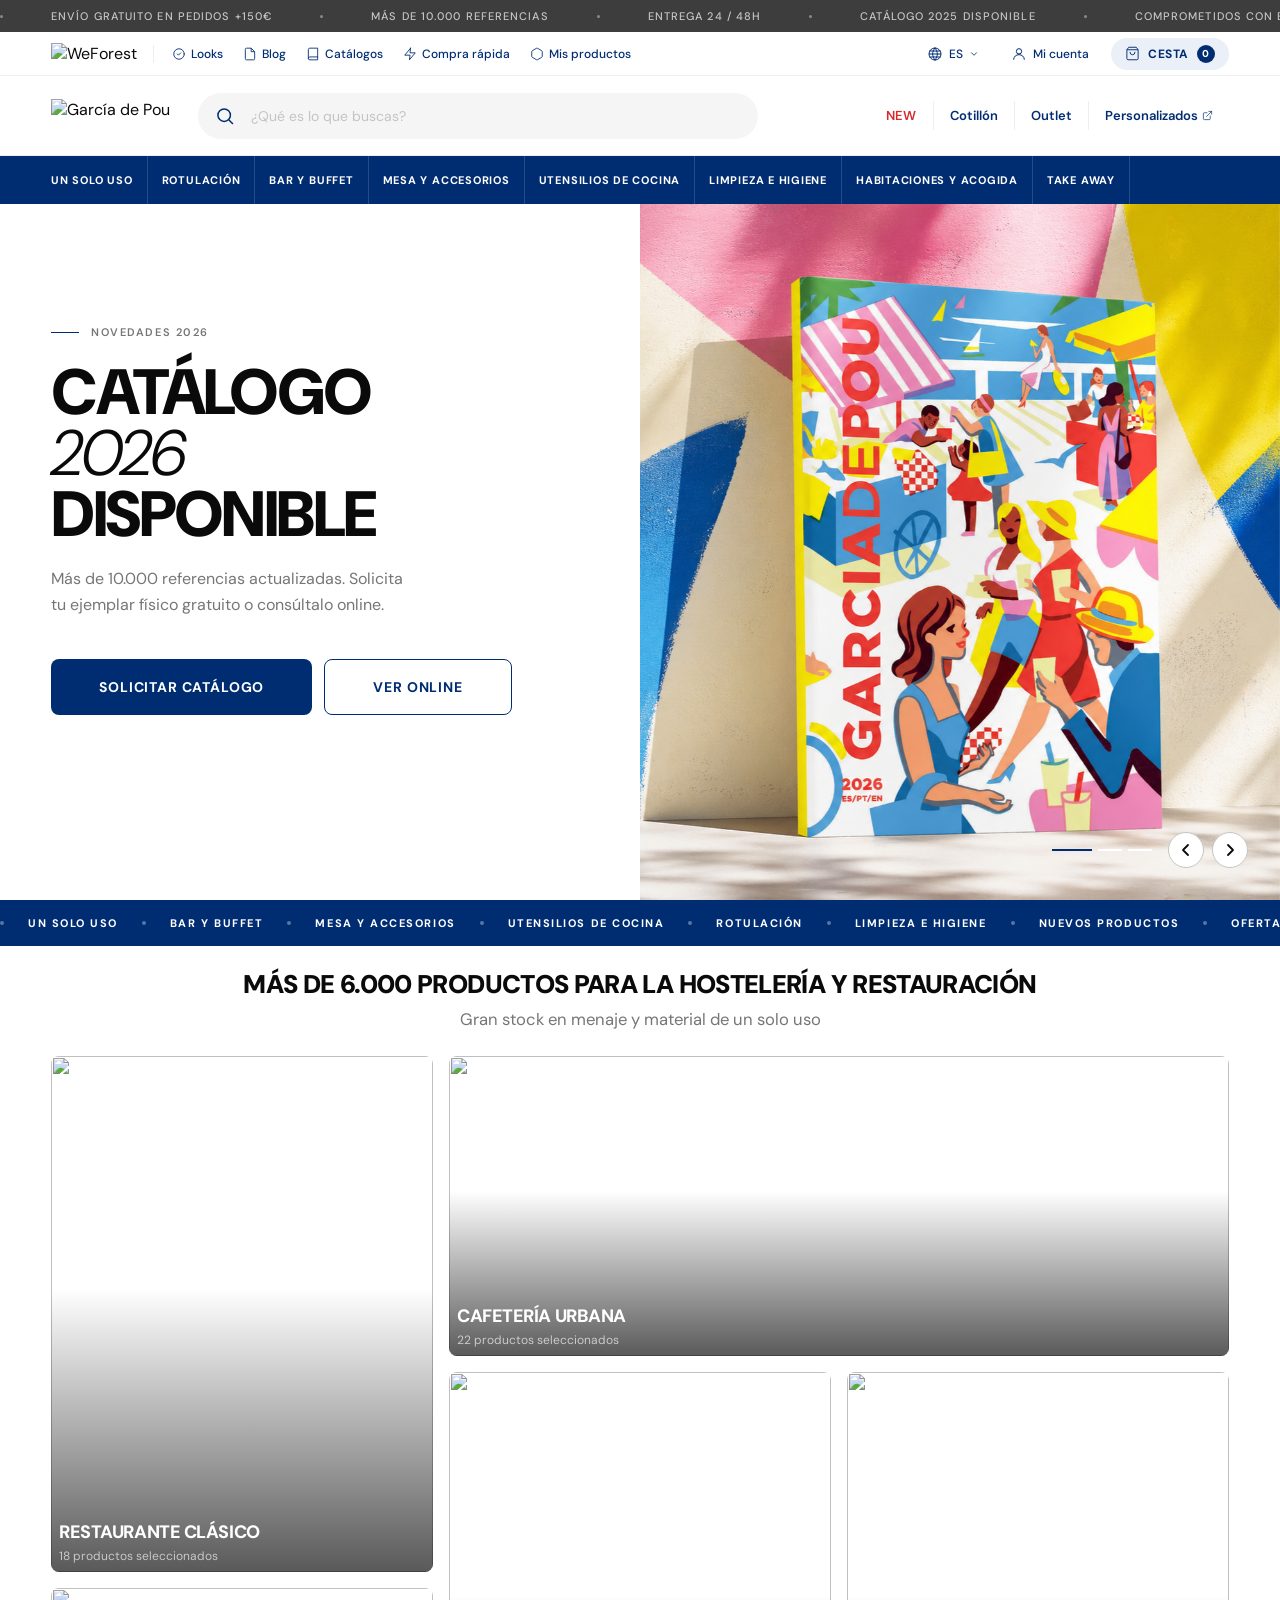
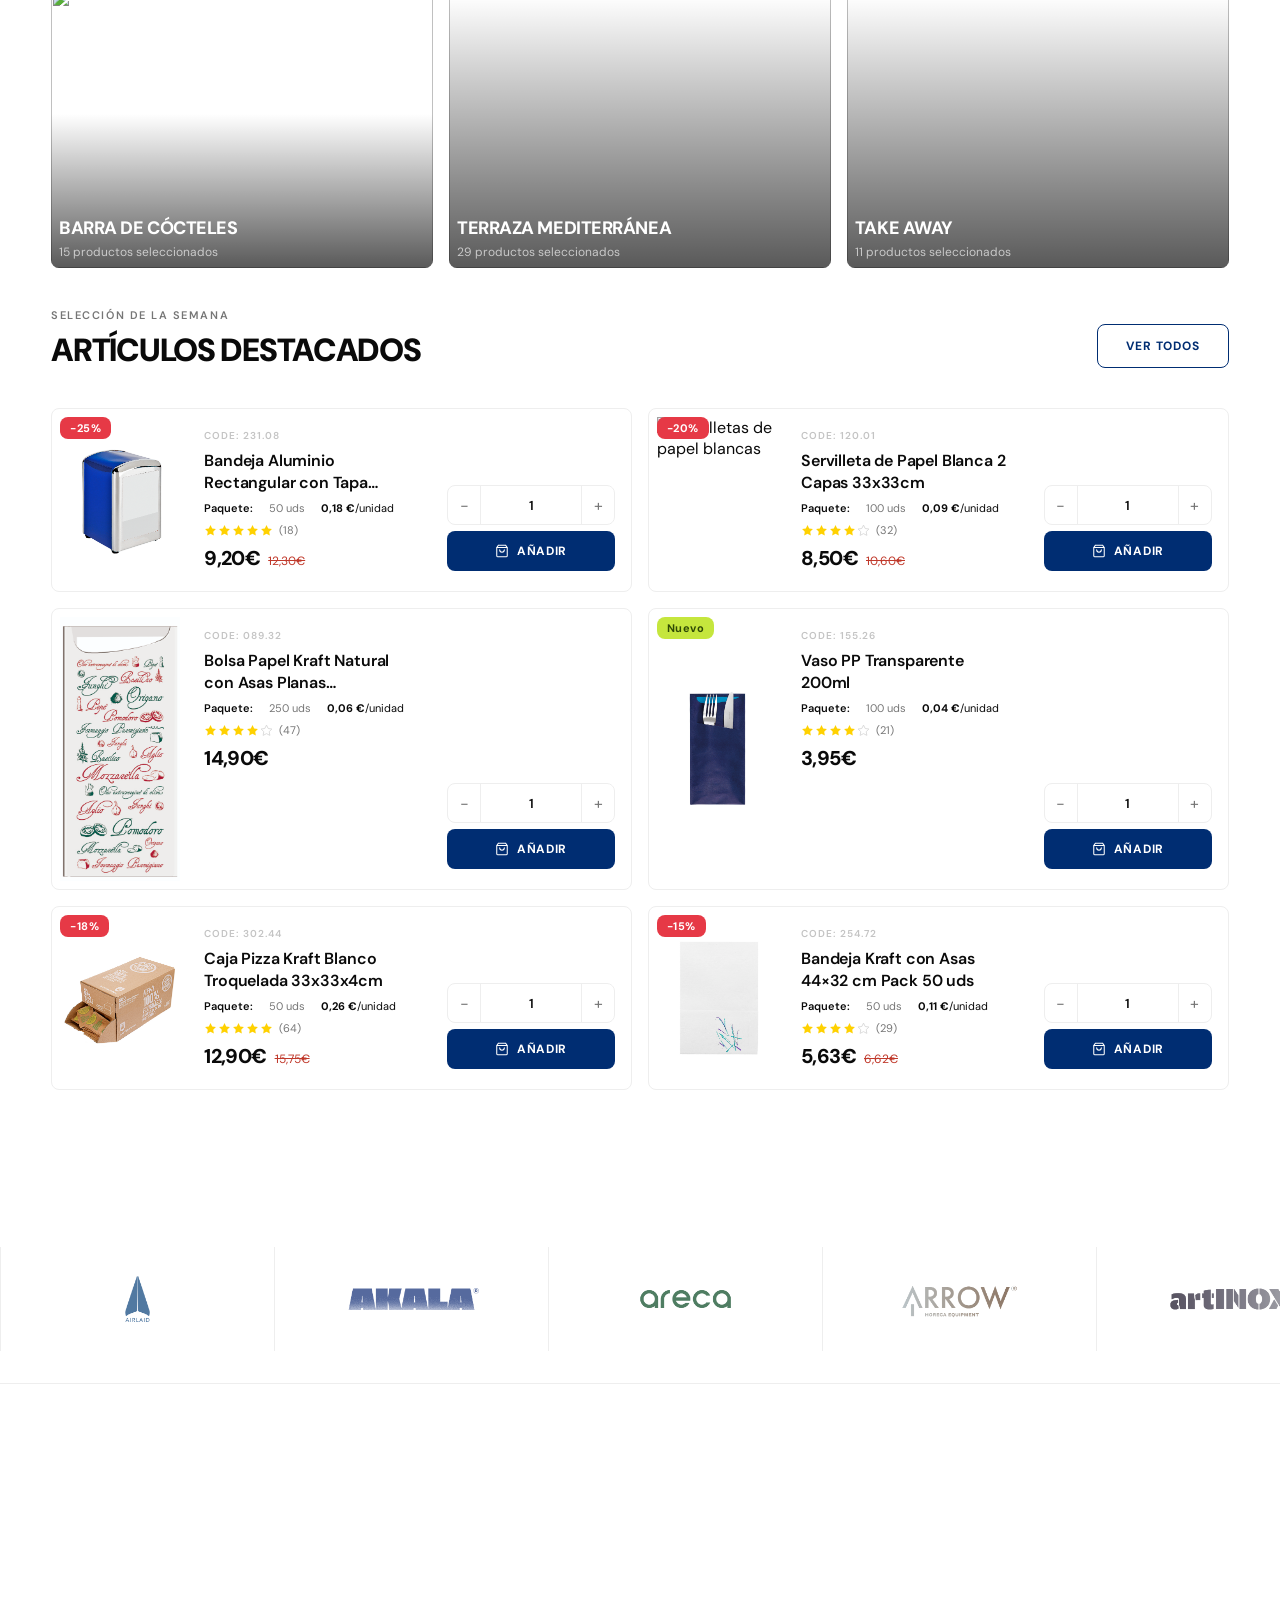
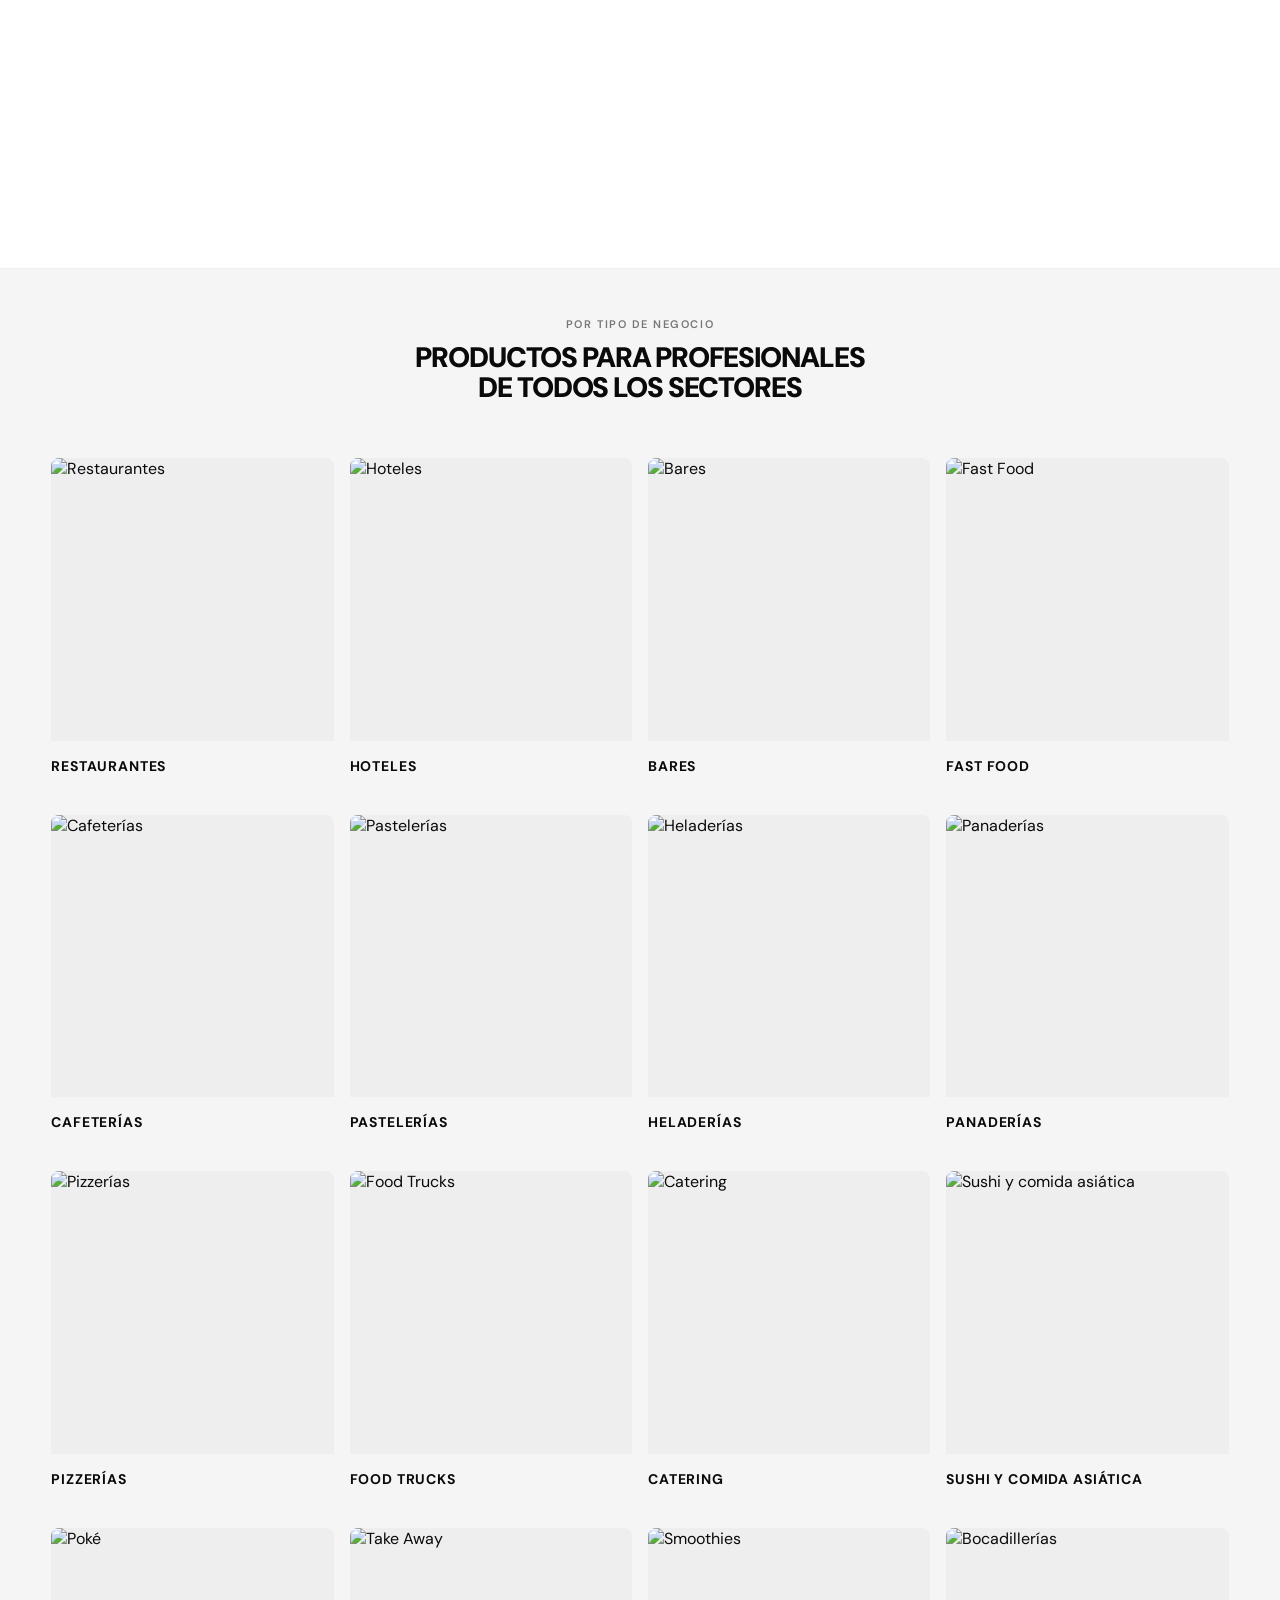
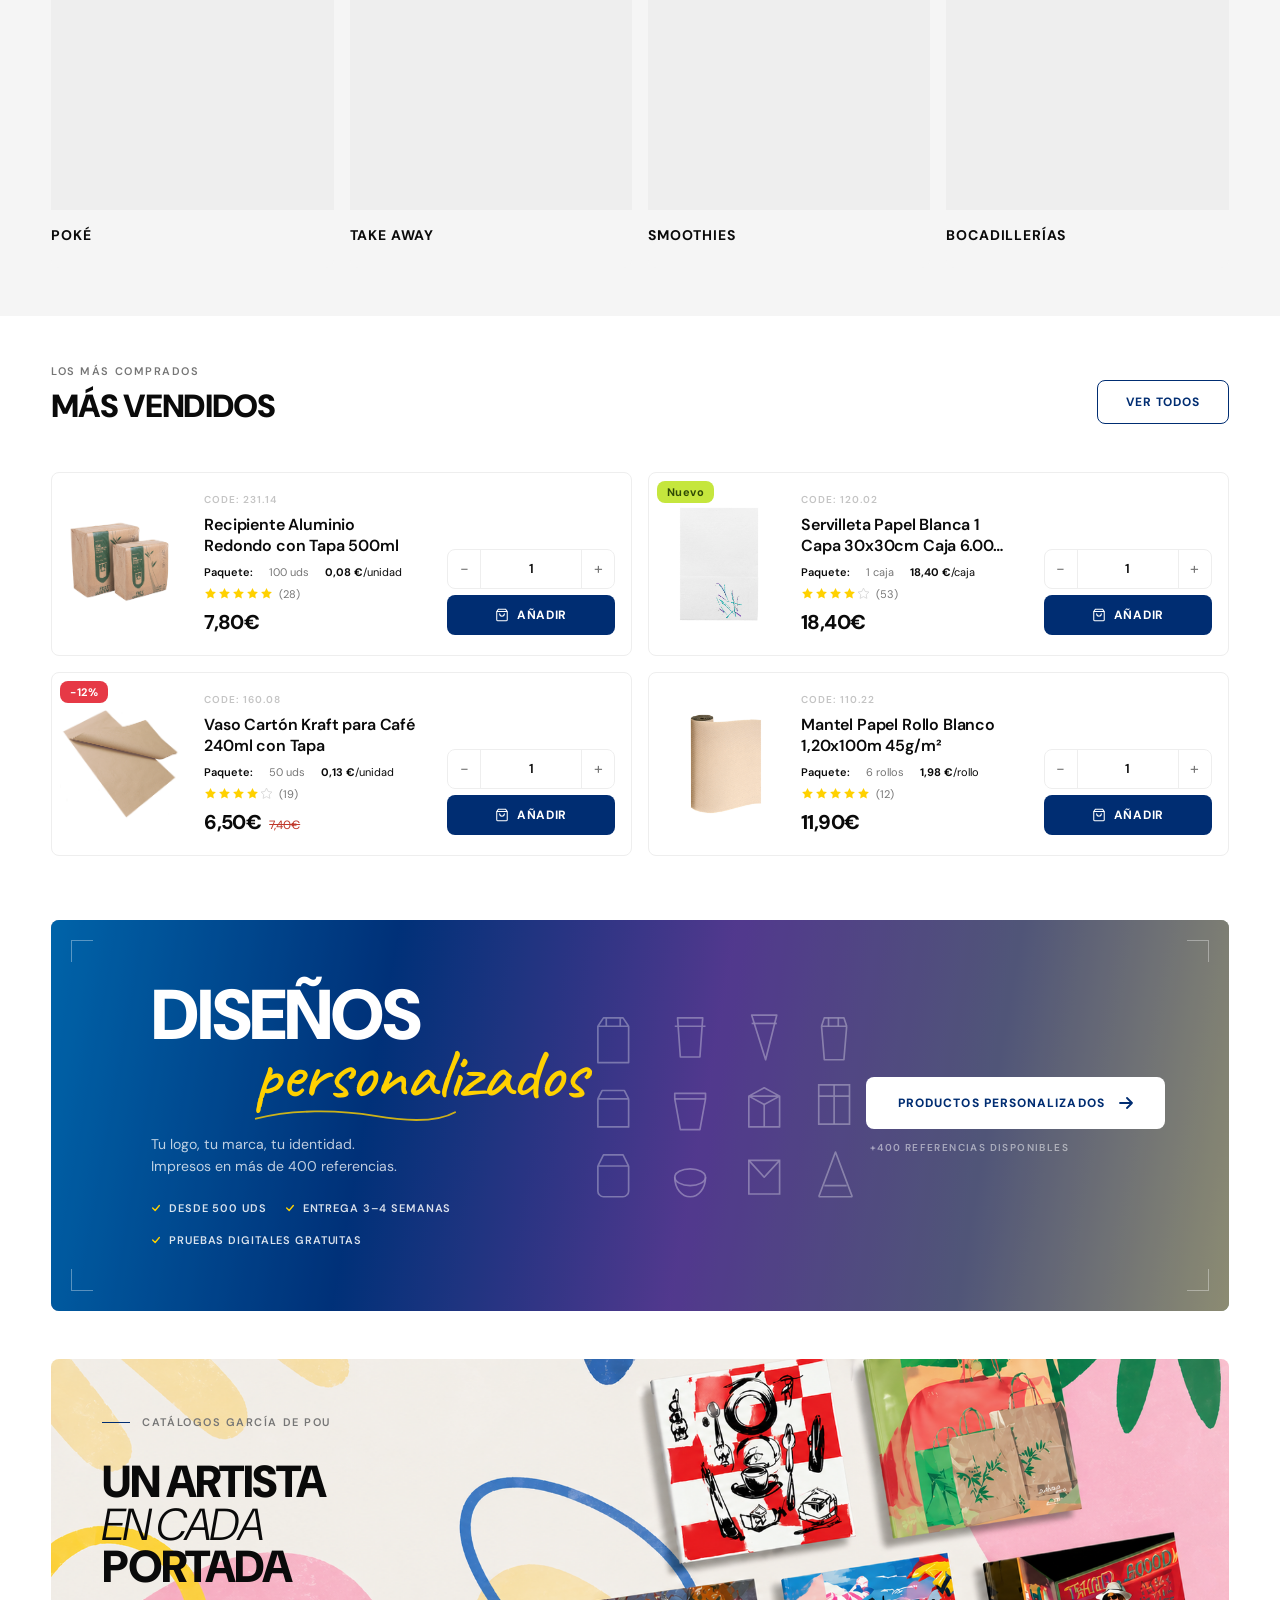
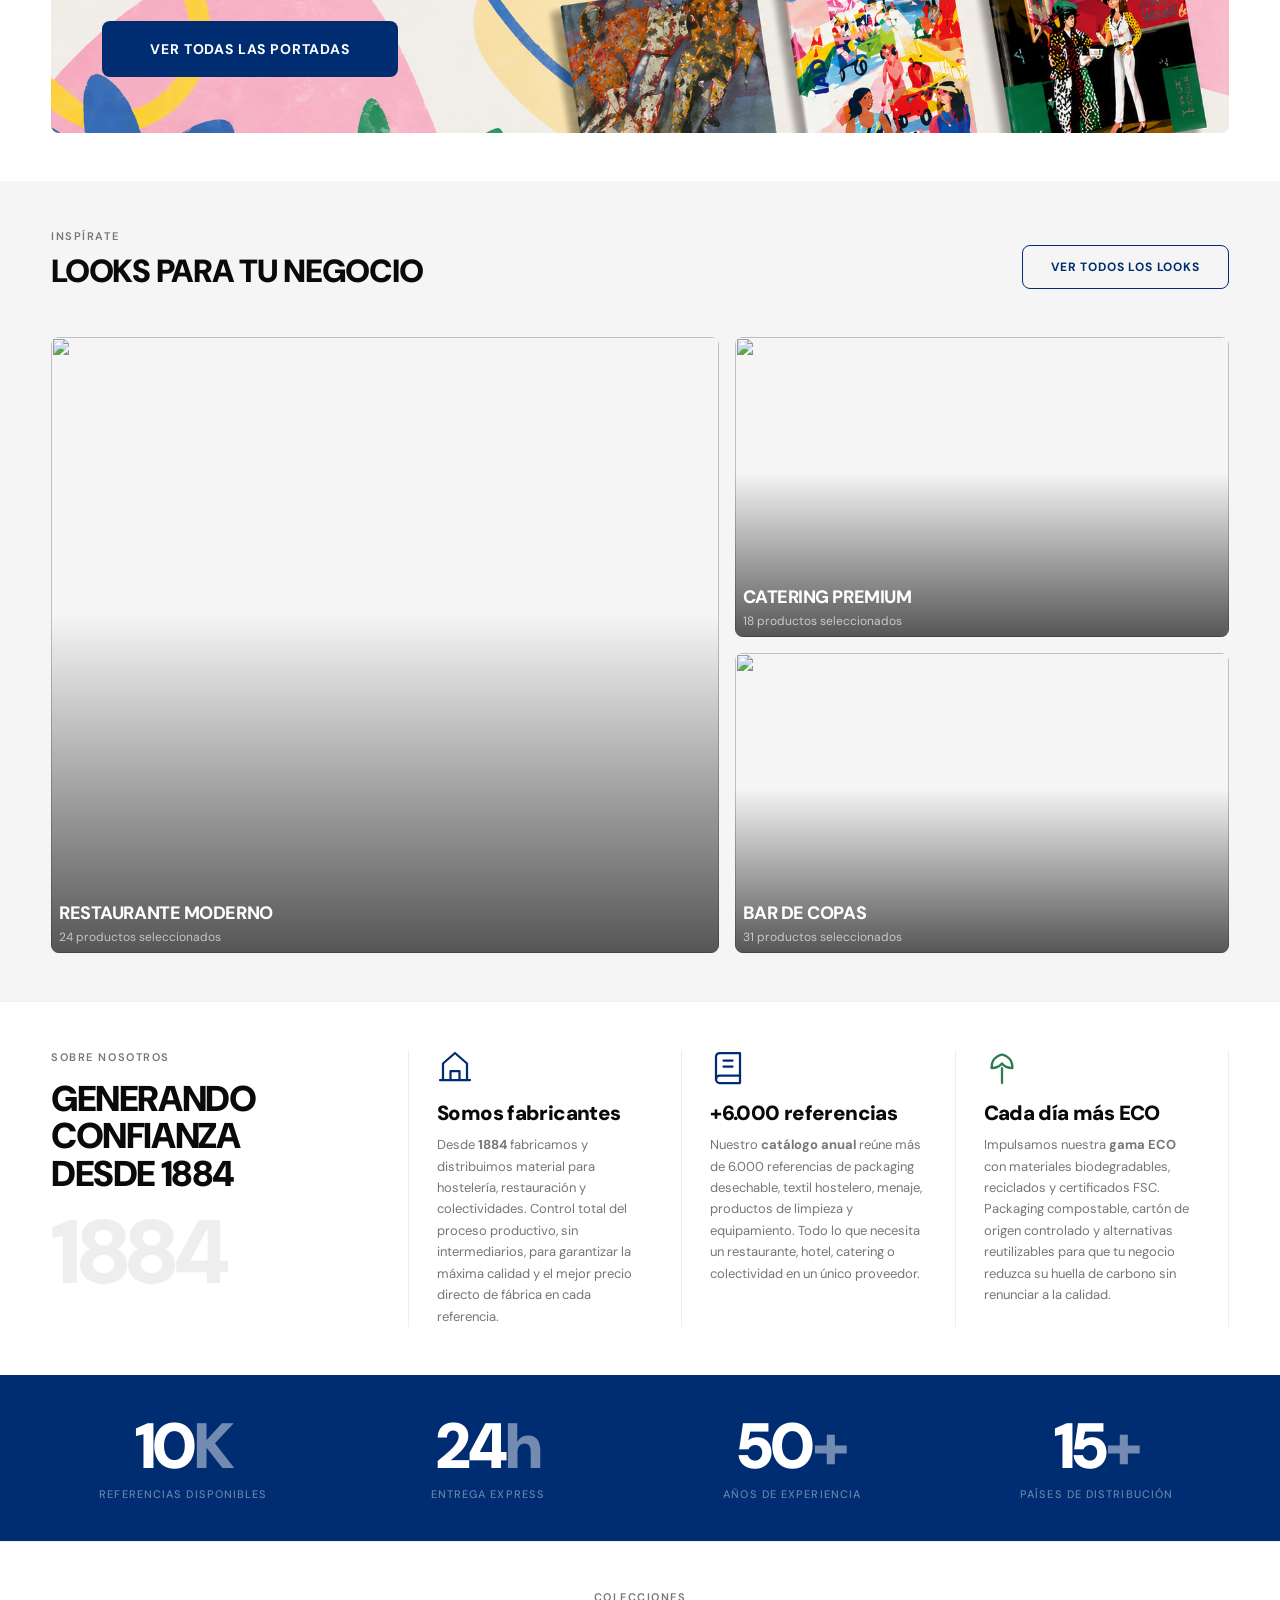
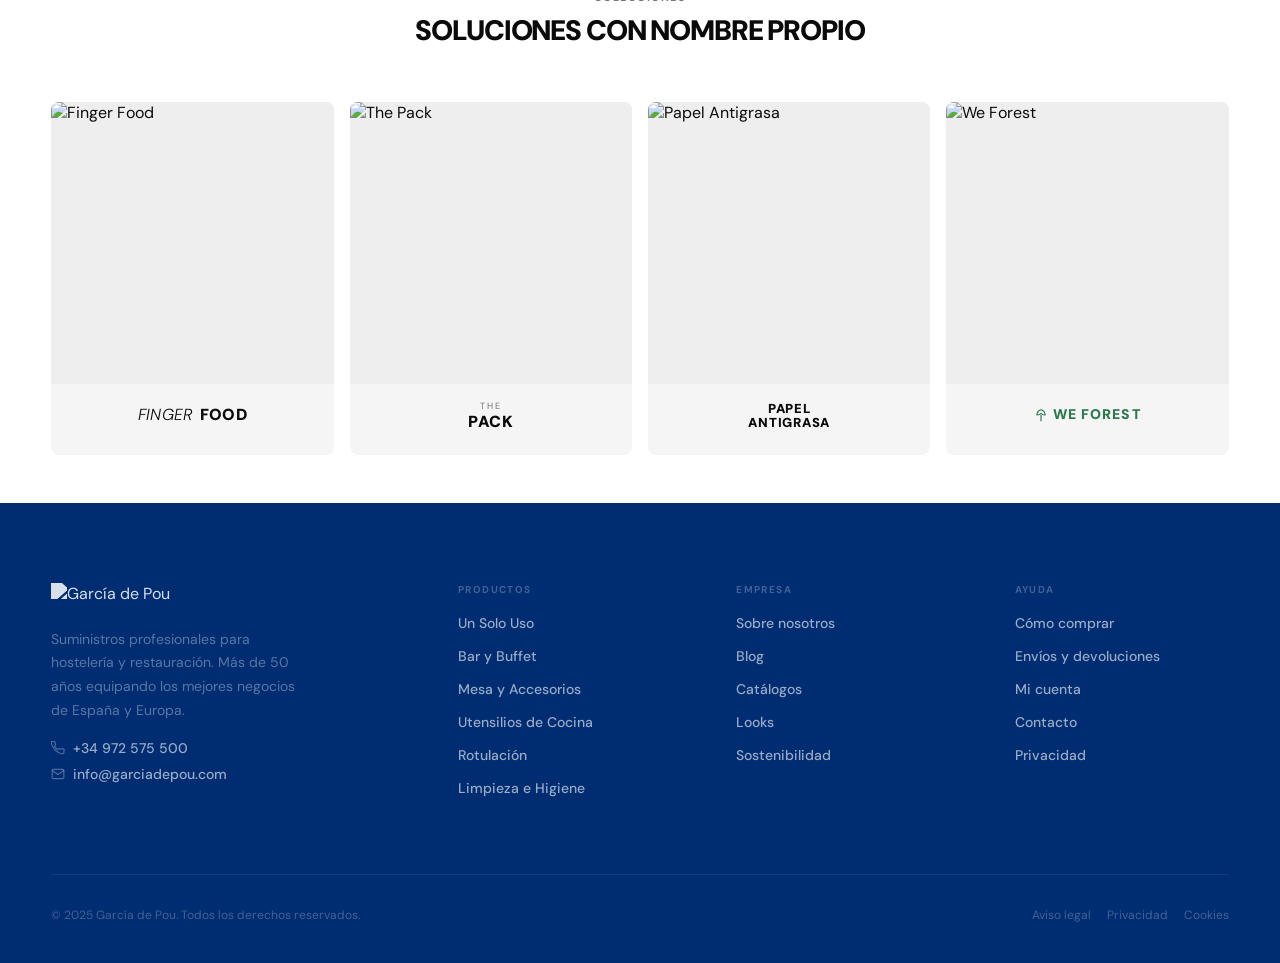
==== commit f11cf0c5: "Mobile responsive pass + spacing token system - Define --sp-* tokens (4px–96px) in :root for all pad" ====
--- a/index.html
+++ b/index.html
@@ -437,6 +437,9 @@
         </a>
 
       </div>
+    </div>
+    <div class="wrap section-footer-mobile">
+      <a href="category.html" class="btn btn-outline-blue">Ver todos</a>
     </div>
   </section>
 
@@ -520,6 +523,9 @@
         <div class="collection-item"><img src="img/logos/WOOD.png" alt="Wood"></div>
       </div>
     </div>
+    <div class="wrap section-footer-mobile">
+      <a href="category.html" class="btn btn-outline-blue">Ver todas las colecciones</a>
+    </div>
   </section>
 
   <!-- ════════════════════════════════════════
@@ -536,6 +542,9 @@
 
       </ul>
 
+    </div>
+    <div class="wrap section-footer-mobile">
+      <a href="category.html" class="btn btn-outline-blue">Ver todo el catálogo</a>
     </div>
   </section>
 
@@ -566,7 +575,7 @@
         </div>
         <a href="category.html" class="btn btn-outline-blue" data-reveal data-delay="2">Ver todos</a>
       </div>
-      <div id="productsGrid" class="products-grid" data-reveal>
+      <div id="productsGrid" class="offers-grid" data-reveal>
 
         <a href="product.html" class="offer-card">
           <div class="offer-card-img">
@@ -756,7 +765,7 @@
         </div>
 
         <!-- Título -->
-        <div class="custom-copy" style="padding: 0px 0px 0px 3px">
+        <div class="custom-copy">
           <h2 class="custom-title">
             <span class="custom-title-bold">Diseños</span>
             <span class="custom-title-script">personalizados</span>
@@ -856,6 +865,9 @@
           </div>
         </div>
       </div>
+    </div>
+    <div class="wrap section-footer-mobile">
+      <a href="#" class="btn btn-outline-blue">Ver todos los looks</a>
     </div>
   </section>
 
@@ -1119,7 +1131,7 @@
           stars:5, ratingCount:12, price:'11,90€', priceOld:null,
           packQty:'6 rollos', packUnit:'1,98 €', packUnitLabel:'/rollo' }
       ];
-      document.getElementById('productsGrid').innerHTML = bestsellersData.map(gdpProductCard).join('');
+      document.getElementById('productsGrid').innerHTML = bestsellersData.map(gdpOfferCard).join('');
     })();
 
     /* ─── HEADER: sombra al hacer scroll (listener pasivo, sin GSAP) ── */
--- a/styles.css
+++ b/styles.css
@@ -8,6 +8,7 @@
   font-family: 'DM Sans', system-ui, sans-serif;
   background: #fff;
   color: #0A0A0A;
+  overflow-x: clip;
 }
 img { display: block; width: 100%; height: 100%; object-fit: cover; }
 a { color: inherit; text-decoration: none; cursor: pointer; }
@@ -54,6 +55,28 @@
   --fs-2xl:  20px;   /* precios, headings */
   --fs-3xl:  24px;   /* headings grandes */
   --fs-4xl:  32px;   /* hero accents */
+
+  /* ── Escala de espaciado — 8-point grid ──────────────────────────────────
+     Usar SIEMPRE estas variables para padding, margin y gap.
+     Nunca valores px literales en propiedades de espaciado.
+     Nomenclatura: --sp-N donde N = píxeles exactos (múltiplo de 8).
+     Excepciones tipográficas menores (2–6px para iconografía) pueden ser literales.
+  ──────────────────────────────────────────────────────────────────────── */
+  --sp-4:   4px;    /* medio paso — solo detalles de iconografía */
+  --sp-8:   8px;
+  --sp-12:  12px;   /* 1.5 × 8 — gaps compactos */
+  --sp-16:  16px;
+  --sp-20:  20px;   /* 2.5 × 8 */
+  --sp-24:  24px;
+  --sp-32:  32px;
+  --sp-40:  40px;
+  --sp-48:  48px;
+  --sp-64:  64px;
+  --sp-80:  80px;
+  --sp-96:  96px;
+
+  /* Overlay / card inner padding — alias semántico sobre la escala */
+  --overlay-p: var(--sp-8);
 }
 
 /* ═══════════════════════════════════════════
@@ -74,7 +97,7 @@
 .btn {
   display: inline-flex;
   align-items: center;
-  gap: 8px;
+  gap: var(--sp-8);
   height: 44px;
   padding: 0 28px;
   font-family: inherit;
@@ -87,8 +110,8 @@
   transition: background .2s, color .2s, border-color .2s;
 }
 /* Tamaños — se combinan con la variante de color: .btn.btn-blue.btn-sm */
-.btn-sm { height: 32px; padding: 0 16px; font-size: var(--fs-xs); gap: 6px; }
-.btn-lg { height: 56px; padding: 0 48px; font-size: var(--fs-md); gap: 10px; letter-spacing: .06em; }
+.btn-sm { height: 32px; padding: 0 var(--sp-16); font-size: var(--fs-xs); gap: 6px; }
+.btn-lg { height: 56px; padding: 0 var(--sp-48); font-size: var(--fs-md); gap: 10px; letter-spacing: .06em; }
 /* Primario */
 .btn-blue         { background: var(--blue); color: var(--white); }
 .btn-blue:hover   { background: var(--blue-80); }
@@ -116,8 +139,8 @@
 .ann-item {
   display: flex;
   align-items: center;
-  gap: 48px;
-  padding-right: 48px;
+  gap: var(--sp-48);
+  padding-right: var(--sp-48);
   font-size: var(--fs-xs);
   font-weight: 500;
   letter-spacing: .1em;
@@ -150,16 +173,16 @@
   display: flex;
   align-items: center;
   justify-content: space-between;
-  gap: 16px;
+  gap: var(--sp-16);
   height: 100%;
   width: 100%;
 }
 .util-left  { display: flex; align-items: center; height: 100%; }
-.util-right { display: flex; align-items: center; gap: 12px; flex-shrink: 0; }
-
-.util-partner      { display: flex; align-items: center; padding-right: 16px; flex-shrink: 0; }
+.util-right { display: flex; align-items: center; gap: var(--sp-12); flex-shrink: 0; }
+
+.util-partner      { display: flex; align-items: center; padding-right: var(--sp-16); flex-shrink: 0; }
 .util-partner-logo { height: 22px; width: auto; object-fit: contain; display: block; max-width: none; }
-.util-sep          { width: 1px; height: 18px; background: var(--g100); flex-shrink: 0; margin-right: 8px; }
+.util-sep          { width: 1px; height: 18px; background: var(--g100); flex-shrink: 0; margin-right: var(--sp-8); }
 
 .util-nav { display: flex; align-items: center; }
 .util-nav a {
@@ -222,15 +245,15 @@
   z-index: 300;
   box-shadow: 0 8px 24px rgba(0,0,0,.08);
   list-style: none;
-  padding: 4px 0;
+  padding: var(--sp-4) 0;
   margin: 0;
 }
 .util-lang-opt {
   display: flex;
-  gap: 8px;
+  gap: var(--sp-8);
   align-items: center;
   width: 100%;
-  padding: 8px 16px;
+  padding: var(--sp-8) var(--sp-16);
   background: none;
   border: none;
   cursor: pointer;
@@ -284,7 +307,7 @@
   color: var(--blue);
   cursor: pointer;
   transition: color .15s;
-  padding-left: 4px;
+  padding-left: var(--sp-4);
 }
 .search-btn:hover { color: var(--blue-80); }
 .search-input {
@@ -292,7 +315,7 @@
   height: 44px;
   background: transparent;
   border: none;
-  padding: 0 20px 0 4px;
+  padding: 0 var(--sp-20) 0 var(--sp-4);
   font-family: inherit;
   font-size: var(--fs-md);
   color: var(--black);
@@ -309,11 +332,11 @@
 .nav-secondary a {
   display: flex;
   align-items: center;
-  gap: 4px;
+  gap: var(--sp-4);
   font-size: var(--fs-base);
   font-weight: 600;
   color: var(--blue);
-  padding: 6px 16px;
+  padding: 6px var(--sp-16);
   border-left: 1px solid var(--g100);
   white-space: nowrap;
   transition: color .15s;
@@ -386,17 +409,17 @@
   transition: opacity .2s ease, transform .2s ease;
 }
 
-.mega-inner { padding: 40px 0 0; position: relative; }
+.mega-inner { padding: var(--sp-40) 0 0; position: relative; }
 
 .mega-wrap {
   display: grid;
   grid-template-columns: 220px 1fr;
-  gap: 48px;
+  gap: var(--sp-48);
 }
 
 /* Descripción lateral */
-.mega-desc { display: flex; flex-direction: column; gap: 12px; }
-.mega-desc-label { margin-bottom: 4px; }
+.mega-desc { display: flex; flex-direction: column; gap: var(--sp-12); }
+.mega-desc-label { margin-bottom: var(--sp-4); }
 .mega-desc-title {
   font-size: var(--fs-md);
   font-weight: 700;
@@ -410,17 +433,17 @@
   line-height: 1.5;
 }
 .mega-desc-cta {
-  margin-top: 8px;
+  margin-top: var(--sp-8);
   align-self: flex-start;
   font-size: var(--fs-xs);
-  padding: 10px 16px;
+  padding: 10px var(--sp-16);
 }
 
 /* Columnas de enlaces */
 .mega-cols {
   display: grid;
   grid-template-columns: repeat(3, 1fr);
-  gap: 0 16px;
+  gap: 0 var(--sp-16);
 }
 .mega-col {
   list-style: none;
@@ -431,7 +454,7 @@
 .mega-col li:first-child { border-top: 1px solid var(--g100); }
 .mega-col a {
   display: block;
-  padding: 8px 0;
+  padding: var(--sp-8) 0;
   font-size: var(--fs-sm);
   font-weight: 500;
   color: var(--black);
@@ -463,14 +486,14 @@
 
 /* Pie del mega-menú */
 .mega-footer {
-  margin-top: 32px;
+  margin-top: var(--sp-32);
   border-top: 1px solid var(--g100);
   background: var(--g50);
 }
 .mega-footer-inner {
   display: flex;
   align-items: center;
-  gap: 16px;
+  gap: var(--sp-16);
   padding-top: 14px;
   padding-bottom: 14px;
 }
@@ -480,7 +503,7 @@
   letter-spacing: .06em;
   text-transform: uppercase;
   color: var(--blue);
-  padding-right: 16px;
+  padding-right: var(--sp-16);
   border-right: 1px solid var(--g300);
 }
 .mega-footer span {
@@ -520,7 +543,7 @@
 .cart-pill {
   display: flex;
   align-items: center;
-  gap: 8px;
+  gap: var(--sp-8);
   padding: 7px 14px;
   background: var(--blue-10);
   border-radius: 999px;
@@ -568,13 +591,13 @@
   display: flex;
   flex-direction: column;
   justify-content: center;
-  padding: 64px var(--gap) 128px;
+  padding: var(--sp-64) var(--gap) 128px;
 }
 .hero-eyebrow {
   display: flex;
   align-items: center;
-  gap: 12px;
-  margin-bottom: 24px;
+  gap: var(--sp-12);
+  margin-bottom: var(--sp-24);
   overflow: hidden;
 }
 .hero-line {
@@ -588,7 +611,7 @@
   line-height: .95;
   letter-spacing: -.04em;
   text-transform: uppercase;
-  margin-bottom: 20px;
+  margin-bottom: var(--sp-20);
 }
 .hero-title em {
   font-style: italic;
@@ -601,9 +624,9 @@
   color: var(--g500);
   line-height: 1.65;
   max-width: 360px;
-  margin-bottom: 40px;
-}
-.hero-ctas { display: flex; gap: 12px; flex-wrap: wrap; }
+  margin-bottom: var(--sp-40);
+}
+.hero-ctas { display: flex; gap: var(--sp-12); flex-wrap: wrap; }
 .hero-media {
   position: relative;
   overflow: hidden;
@@ -619,7 +642,7 @@
   top: 32px; right: 32px;
   background: var(--white);
   color: var(--blue);
-  padding: 16px 24px;
+  padding: var(--sp-16) var(--sp-24);
   font-size: var(--fs-xs);
   font-weight: 700;
   letter-spacing: .06em;
@@ -651,7 +674,7 @@
   right: 32px;
   display: flex;
   align-items: center;
-  gap: 16px;
+  gap: var(--sp-16);
   z-index: 10;
 }
 
@@ -689,7 +712,7 @@
 /* Navegación hero (prev/next) */
 .hero-nav {
   display: flex;
-  gap: 8px;
+  gap: var(--sp-8);
 }
 .hero-nav-btn {
   width: 36px;
@@ -714,7 +737,7 @@
    TAGLINES — frases destacadas
 ═══════════════════════════════════════════ */
 .taglines {
-  padding: 48px 0;
+  padding: var(--sp-24) 0;
   text-align: center;
   background: var(--white);
 }
@@ -725,7 +748,7 @@
   text-transform: uppercase;
   color: var(--black);
   line-height: 1.15;
-  margin-bottom: 8px;
+  margin-bottom: var(--sp-8);
 }
 .tagline-sub {
   font-size: clamp(15px, 1.3vw, 18px);
@@ -739,7 +762,7 @@
 ═══════════════════════════════════════════ */
 .strip {
   background: var(--blue);
-  padding: 16px 0;
+  padding: var(--sp-16) 0;
   overflow: hidden;
 }
 .strip-track {
@@ -751,8 +774,8 @@
 .strip-item {
   display: flex;
   align-items: center;
-  gap: 24px;
-  padding-right: 24px;
+  gap: var(--sp-24);
+  padding-right: var(--sp-24);
   font-size: var(--fs-xs);
   font-weight: 700;
   letter-spacing: .14em;
@@ -770,23 +793,23 @@
 /* ═══════════════════════════════════════════
    CATEGORIES — píldoras con thumbnail
 ═══════════════════════════════════════════ */
-.categories { padding: 96px 0; background: var(--white); border-top: 1px solid var(--g100); }
+.categories { padding: var(--sp-48) 0; background: var(--white); border-top: 1px solid var(--g100); }
 .cat-header {
   display: flex;
   align-items: flex-end;
   justify-content: space-between;
-  margin-bottom: 48px;
+  margin-bottom: var(--sp-48);
 }
 .cat-pills-grid {
   display: grid;
   grid-template-columns: repeat(5, 1fr);
-  gap: 16px;
+  gap: var(--sp-16);
 }
 .cat-pill {
   display: flex;
   align-items: stretch;
-  gap: 16px;
-  padding: 0 16px 0 0;
+  gap: var(--sp-16);
+  padding: 0 var(--sp-16) 0 0;
   background: var(--g50);
   border-radius: var(--radius);
   height: 88px;
@@ -830,9 +853,9 @@
 }
 @media (max-width: 720px) {
   .cat-pills-grid { grid-template-columns: repeat(2, 1fr); }
-  .cat-pill { padding: 0; gap: 12px; height: 88px; }
-  .cat-pill-thumb { width: 72px; }
-  .cat-pill-name { font-size: var(--fs-sm); }
+  .cat-pill { padding: 0; gap: var(--sp-12); height: 64px; }
+  .cat-pill-thumb { width: 64px; }
+  .cat-pill-name { font-size: var(--fs-md); }
 }
 @media (max-width: 480px) {
   .cat-pills-grid { grid-template-columns: 1fr; }
@@ -841,28 +864,29 @@
 /* ═══════════════════════════════════════════
    OFERTAS — artículos destacados
 ═══════════════════════════════════════════ */
-.offers { background: var(--white); padding: 80px 0; }
+.offers { background: var(--white); padding: var(--sp-40) 0; }
 .offers-header {
   display: flex;
   align-items: flex-end;
   justify-content: space-between;
-  margin-bottom: 40px;
+  margin-bottom: var(--sp-40);
 }
 /* ── Grid de artículos destacados: 2 cols externas, 3 cols internas por card ── */
 .offers-grid {
   display: grid;
   grid-template-columns: repeat(2, 1fr);
-  gap: 16px;
-}
-
-/* Card: 3 columnas internas — imagen | info | commerce */
+  gap: var(--sp-16);
+}
+
+/* Card: imagen | info (con precio) | commerce (solo acciones) */
 .offers-grid .offer-card {
   display: grid;
   grid-template-columns: 136px 1fr 200px;
-  height: 192px;
-}
-
-/* Col 1: imagen — bottom-right aligned */
+  height: auto;
+  min-height: 160px;
+}
+
+/* Col 1: imagen */
 .offers-grid .offer-card-img {
   aspect-ratio: unset;
   width: auto;
@@ -874,15 +898,15 @@
 .offers-grid .offer-card-img img {
   object-fit: contain;
   object-position: center;
-  padding: 8px;
-}
-
-/* Col 2: código + nombre + rating — top aligned */
+  padding: var(--sp-8);
+}
+
+/* Col 2: código + nombre + pack + rating + precio */
 .offers-grid .offer-card-info {
   display: flex;
   flex-direction: column;
-  gap: 8px;
-  padding: 20px 16px;
+  gap: var(--sp-8);
+  padding: var(--sp-20) var(--sp-16);
   justify-content: flex-start;
 }
 .offers-grid .offer-name {
@@ -892,16 +916,15 @@
   font-weight: 600;
 }
 
-/* Col 3: precio + pack + acciones — pegado al fondo */
+/* Col 3: acciones pegadas al fondo */
 .offers-grid .offer-card-commerce {
   display: flex;
   flex-direction: column;
-  gap: 8px;
-  padding: 20px 16px;
+  padding: var(--sp-20) var(--sp-16);
   justify-content: flex-end;
 }
 
-/* Acciones apiladas: qty fila propia, botón ancho completo */
+/* Acciones en columna: qty + botón ancho completo */
 .offers-grid .offer-actions {
   flex-direction: column;
   gap: 6px;
@@ -917,12 +940,12 @@
 .offers-swiper .swiper-slide { height: auto; }
 .offers-swiper-wrap {
   overflow: visible;
-  padding-bottom: 4px;
+  padding-bottom: var(--sp-4);
 }
 .swiper-nav {
   display: flex;
   align-items: center;
-  gap: 8px;
+  gap: var(--sp-8);
 }
 .swiper-btn {
   width: 40px; height: 40px;
@@ -960,7 +983,7 @@
   flex-shrink: 0;
   border-radius: var(--radius) var(--radius) 0 0;
 }
-.offer-card-img img { object-fit: contain; object-position: center; padding: 8px; }
+.offer-card-img img { object-fit: contain; object-position: center; padding: var(--sp-8); }
 .offer-badge {
   position: absolute;
   top: 8px; left: 8px;
@@ -968,7 +991,7 @@
   font-size: var(--fs-xs);
   font-weight: 700;
   letter-spacing: .04em;
-  padding: 4px 10px;
+  padding: var(--sp-4) 10px;
   border-radius: 8px;
 }
 .offer-badge--discount {
@@ -980,11 +1003,11 @@
   color: #2F4A05;
 }
 .offer-card-body {
-  padding: 16px;
+  padding: var(--sp-16);
   display: flex;
   flex-direction: column;
   flex: 1;
-  gap: 8px;
+  gap: var(--sp-8);
 }
 .offer-code {
   font-size: var(--fs-2xs);
@@ -1024,7 +1047,7 @@
   display: flex;
   align-items: baseline;
   justify-content: flex-start;
-  gap: 16px;
+  gap: var(--sp-16);
   font-size: var(--fs-xs);
   color: var(--g500);
 }
@@ -1036,7 +1059,7 @@
 .offer-pricing {
   display: flex;
   align-items: baseline;
-  gap: 8px;
+  gap: var(--sp-8);
 }
 .offer-price { font-size: var(--fs-2xl); font-weight: 800; letter-spacing: -.03em; color: var(--black); }
 .offer-price-unit { font-size: var(--fs-xs); color: var(--g500); }
@@ -1045,9 +1068,9 @@
 .offer-actions {
   display: flex;
   align-items: center;
-  gap: 8px;
+  gap: var(--sp-8);
   margin-top: auto;
-  padding-top: 12px;
+  padding-top: var(--sp-12);
 }
 .qty-selector {
   display: flex;
@@ -1095,7 +1118,7 @@
   display: flex;
   align-items: center;
   justify-content: center;
-  gap: 8px;
+  gap: var(--sp-8);
   height: var(--ctrl-h);           /* mismo token → siempre alineados */
   background: var(--blue);
   color: var(--white);
@@ -1115,14 +1138,14 @@
    NUESTRAS COLECCIONES
 ═══════════════════════════════════════════ */
 .collections {
-  padding: 64px 0;
+  padding: var(--sp-32) 0;
   overflow: hidden;
 }
 .collections-header {
   padding-inline: var(--gap);
   max-width: var(--container);
   margin-inline: auto;
-  margin-bottom: 40px;
+  margin-bottom: var(--sp-40);
   display: flex;
   align-items: baseline;
   justify-content: space-between;
@@ -1133,14 +1156,14 @@
   align-items: center;
   gap: 0;
   will-change: transform;
-  animation: marquee-left 30s linear infinite;
+  animation: marquee-left 15s linear infinite;
 }
 .collection-item {
   display: flex;
   align-items: center;
   justify-content: center;
   flex-shrink: 0;
-  padding: 0 32px;
+  padding: 0 var(--sp-32);
   height: 104px;
   border-right: 1px solid var(--g100);
   cursor: pointer;
@@ -1161,7 +1184,7 @@
    SECTORES — profesionales
 ═══════════════════════════════════════════ */
 .sectors {
-  padding: 96px 0;
+  padding: var(--sp-48) 0;
   background: var(--g50);
   border-top: 1px solid var(--g100);
 }
@@ -1169,7 +1192,7 @@
   text-align: center;
   margin-bottom: 56px;
 }
-.sectors-header .label { margin-bottom: 12px; }
+.sectors-header .label { margin-bottom: var(--sp-12); }
 .sectors-header .section-title {
   font-size: clamp(20px, 2.2vw, 32px);
   max-width: 640px;
@@ -1178,7 +1201,7 @@
 .sectors-grid {
   display: grid;
   grid-template-columns: repeat(4, 1fr);
-  gap: 16px;
+  gap: var(--sp-16);
 }
 .sector-card {
   cursor: pointer;
@@ -1223,7 +1246,7 @@
   letter-spacing: .06em;
   text-transform: uppercase;
   color: var(--black);
-  padding: 16px 0 24px;
+  padding: var(--sp-16) 0 var(--sp-24);
   transition: color .2s;
 }
 .sector-card:hover .sector-card-name { color: var(--blue); }
@@ -1231,12 +1254,12 @@
 /* ═══════════════════════════════════════════
    PRODUCTS GRID — más vendidos
 ═══════════════════════════════════════════ */
-.bestsellers { padding: 96px 0; }
+.bestsellers { padding: var(--sp-48) 0; }
 .section-header {
   display: flex;
   align-items: flex-end;
   justify-content: space-between;
-  margin-bottom: 48px;
+  margin-bottom: var(--sp-48);
 }
 .section-title {
   font-size: clamp(22px, 2.5vw, 36px);
@@ -1248,14 +1271,14 @@
 .products-grid {
   display: grid;
   grid-template-columns: repeat(4, 1fr);
-  gap: 16px;
+  gap: var(--sp-16);
 }
 .product-card { cursor: pointer; }
 .product-card-img {
   aspect-ratio: 3/4;
   overflow: hidden;
   background: var(--g50);
-  margin-bottom: 16px;
+  margin-bottom: var(--sp-16);
   position: relative;
 }
 .product-card-img img { transition: transform .6s cubic-bezier(.16,1,.3,1); }
@@ -1281,21 +1304,21 @@
   letter-spacing: .1em;
   text-transform: uppercase;
   color: var(--g500);
-  margin-bottom: 8px;
+  margin-bottom: var(--sp-8);
 }
 .product-name {
   font-size: var(--fs-md);
   font-weight: 600;
   letter-spacing: -.01em;
   line-height: 1.3;
-  margin-bottom: 8px;
+  margin-bottom: var(--sp-8);
 }
 .product-price { font-size: var(--fs-lg); font-weight: 800; letter-spacing: -.02em; }
 
 /* ═══════════════════════════════════════════
    PORTADAS BANNER
 ═══════════════════════════════════════════ */
-.portadas-banner { padding: 0 0 96px; }
+.portadas-banner { padding: 0 0 var(--sp-48); }
 .portadas-banner .wrap { padding-inline: var(--gap); }
 .portadas-banner-inner {
   position: relative;
@@ -1321,14 +1344,14 @@
   flex-direction: column;
   justify-content: center;
   align-items: flex-start;
-  gap: 32px;
-  padding: 56px clamp(32px, 4vw, 72px);
+  gap: var(--sp-32);
+  padding: 56px clamp(var(--sp-32), 4vw, 72px);
   max-width: 520px;
 }
 .portadas-banner-eyebrow {
   display: flex;
   align-items: center;
-  gap: 12px;
+  gap: var(--sp-12);
 }
 .portadas-banner-title {
   font-size: clamp(32px, 3.5vw, 64px);
@@ -1347,13 +1370,13 @@
 /* ═══════════════════════════════════════════
    LOOKS — editorial
 ═══════════════════════════════════════════ */
-.looks { padding: 96px 0; background: var(--g50); }
+.looks { padding: var(--sp-48) 0; background: var(--g50); }
 .looks-grid {
   display: grid;
   grid-template-columns: 1.35fr 1fr;
   grid-template-rows: repeat(2, 300px);
-  gap: 16px;
-  margin-top: 48px;
+  gap: var(--sp-16);
+  margin-top: var(--sp-48);
 }
 .look-item {
   position: relative;
@@ -1371,7 +1394,7 @@
   display: flex;
   flex-direction: column;
   justify-content: flex-end;
-  padding: 24px;
+  padding: var(--overlay-p);
   color: var(--white);
 }
 .look-title {
@@ -1379,7 +1402,7 @@
   font-weight: 800;
   letter-spacing: -.025em;
   text-transform: uppercase;
-  margin-bottom: 4px;
+  margin-bottom: var(--sp-4);
 }
 .look-count { font-size: var(--fs-sm); opacity: .65; }
 
@@ -1391,7 +1414,7 @@
   display: grid;
   grid-template-columns: 1fr 1fr 1fr;
   grid-template-rows: 300px 200px 280px;
-  gap: 16px;
+  gap: var(--sp-16);
 }
 .promo-looks-grid .look-item:nth-child(1) { grid-column: 1;     grid-row: 1 / 3; }
 .promo-looks-grid .look-item:nth-child(2) { grid-column: 2 / 4; grid-row: 1;     }
@@ -1405,15 +1428,15 @@
 .trust {
   background: var(--white);
   border-top: 1px solid var(--g100);
-  padding: 96px 0;
+  padding: var(--sp-48) 0;
 }
 .trust-inner {
   display: grid;
   grid-template-columns: 280px 1fr;
-  gap: clamp(48px, 6vw, 96px);
+  gap: clamp(var(--sp-48), 6vw, 96px);
   align-items: start;
 }
-.trust-sidebar .label { margin-bottom: 16px; }
+.trust-sidebar .label { margin-bottom: var(--sp-16); }
 .trust-title {
   font-size: clamp(24px, 2.8vw, 40px);
   font-weight: 900;
@@ -1429,7 +1452,7 @@
   letter-spacing: -.05em;
   line-height: 1;
   color: var(--g100);
-  margin-top: 16px;
+  margin-top: var(--sp-16);
   user-select: none;
 }
 .trust-pillars {
@@ -1470,11 +1493,11 @@
 /* ═══════════════════════════════════════════
    STATS — barra negra
 ═══════════════════════════════════════════ */
-.stats { background: var(--blue); padding: 80px 0; }
+.stats { background: var(--blue); padding: var(--sp-40) 0; }
 .stats-grid {
   display: grid;
   grid-template-columns: repeat(4, 1fr);
-  gap: 40px;
+  gap: var(--sp-40);
   text-align: center;
 }
 .stat-num {
@@ -1483,7 +1506,7 @@
   letter-spacing: -.05em;
   line-height: 1;
   color: var(--white);
-  margin-bottom: 8px;
+  margin-bottom: var(--sp-8);
 }
 .stat-num span { color: rgba(255,255,255,.45); }
 .stat-label {
@@ -1498,14 +1521,14 @@
    BRANDS — Colecciones
 ═══════════════════════════════════════════ */
 .brands {
-  padding: 96px 0;
+  padding: var(--sp-48) 0;
   background: var(--white);
   border-top: 1px solid var(--g100);
 }
 
 /* logo area below the card image */
 .brand-card-logo {
-  padding: 18px 12px 24px;
+  padding: 18px var(--sp-12) var(--sp-24);
   display: flex;
   align-items: center;
   justify-content: center;
@@ -1548,14 +1571,14 @@
 /* ═══════════════════════════════════════════
    FOOTER
 ═══════════════════════════════════════════ */
-.footer { background: var(--blue); color: var(--white); padding: 80px 0 40px; }
+.footer { background: var(--blue); color: var(--white); padding: var(--sp-80) 0 var(--sp-40); }
 .footer-top {
   display: grid;
   grid-template-columns: 1.6fr repeat(3, 1fr);
-  gap: 64px;
-  padding-bottom: 64px;
+  gap: var(--sp-64);
+  padding-bottom: var(--sp-64);
   border-bottom: 1px solid rgba(255,255,255,.07);
-  margin-bottom: 32px;
+  margin-bottom: var(--sp-32);
 }
 .footer-brand p {
   font-size: var(--fs-md);
@@ -1569,9 +1592,9 @@
   letter-spacing: .14em;
   text-transform: uppercase;
   color: rgba(255,255,255,.25);
-  margin-bottom: 16px;
-}
-.footer-col li { margin-bottom: 12px; }
+  margin-bottom: var(--sp-16);
+}
+.footer-col li { margin-bottom: var(--sp-12); }
 .footer-col a {
   font-size: var(--fs-md);
   font-weight: 500;
@@ -1591,11 +1614,43 @@
 .footer-logo {
   filter: brightness(0) invert(1);
   opacity: .85;
-  margin-bottom: 24px;
+  margin-bottom: var(--sp-24);
   display: block;
   width: 150px;
   height: 21px;
 }
+
+/* ── Footer contact ── */
+.footer-contact {
+  display: flex;
+  flex-direction: column;
+  gap: var(--sp-8);
+  margin-top: var(--sp-16);
+  font-style: normal;
+}
+.footer-contact-link {
+  display: flex;
+  align-items: center;
+  gap: var(--sp-8);
+  font-size: var(--fs-md);
+  font-weight: 500;
+  color: rgba(255,255,255,.6);
+  transition: color .2s;
+}
+.footer-contact-link:hover { color: var(--white); }
+.footer-contact-link svg { flex-shrink: 0; opacity: .5; }
+
+/* ── Footer legal links ── */
+.footer-legal {
+  display: flex;
+  gap: var(--sp-16);
+}
+.footer-legal a {
+  font-size: var(--fs-sm);
+  color: rgba(255,255,255,.25);
+  transition: color .2s;
+}
+.footer-legal a:hover { color: rgba(255,255,255,.6); }
 
 /* ═══════════════════════════════════════════
    ANIMATION SYSTEM
@@ -1654,12 +1709,12 @@
 
 /* ── Helpers de layout ── */
 .section-header .label,
-.offers-header  .label  { margin-bottom: 12px; }
+.offers-header  .label  { margin-bottom: var(--sp-12); }
 
 .offers-header-actions {
   display: flex;
   align-items: center;
-  gap: 16px;
+  gap: var(--sp-16);
 }
 
 /* ── Responsive: trust module ── */
@@ -1671,8 +1726,8 @@
   .trust-year { display: none; }
   .trust-pillars { grid-template-columns: repeat(2, 1fr); border-left: none; border-top: 1px solid var(--g100); }
   .trust-pillar { padding: 28px 0; border-right: none; border-bottom: 1px solid var(--g100); }
-  .trust-pillar:nth-child(odd) { padding-right: 24px; }
-  .trust-pillar:nth-child(even) { padding-left: 24px; border-left: 1px solid var(--g100); }
+  .trust-pillar:nth-child(odd) { padding-right: var(--sp-24); }
+  .trust-pillar:nth-child(even) { padding-left: var(--sp-24); border-left: 1px solid var(--g100); }
 }
 @media (max-width: 480px) {
   .trust-pillars { grid-template-columns: 1fr; }
@@ -1683,16 +1738,16 @@
 /* ═══════════════════════════════════════════
    CUSTOM — Diseños personalizados
 ═══════════════════════════════════════════ */
-.custom { padding: 24px 0 96px; }
+.custom { padding: var(--sp-16) 0 var(--sp-48); }
 
 .custom-banner {
   position: relative;
   display: grid;
   grid-template-columns: 1.2fr 1fr;
   align-items: center;
-  gap: clamp(32px, 5vw, 80px);
+  gap: clamp(var(--sp-32), 5vw, 80px);
   min-height: 360px;
-  padding: 64px clamp(32px, 5vw, 72px);
+  padding: var(--sp-64) clamp(var(--sp-32), 5vw, 72px);
   background: var(--blue);
   color: var(--white);
   overflow: hidden;
@@ -1773,7 +1828,7 @@
 .custom-title {
   display: flex;
   flex-direction: column;
-  margin-bottom: 24px;
+  margin-bottom: var(--sp-24);
   line-height: .9;
   position: relative;
 }
@@ -1810,7 +1865,7 @@
   font-weight: 400;
   line-height: 1.55;
   color: rgba(255,255,255,.75);
-  margin-bottom: 24px;
+  margin-bottom: var(--sp-24);
   max-width: 380px;
 }
 
@@ -1824,7 +1879,7 @@
 .custom-features li {
   display: flex;
   align-items: center;
-  gap: 8px;
+  gap: var(--sp-8);
   font-size: var(--fs-xs);
   font-weight: 600;
   letter-spacing: .08em;
@@ -1840,14 +1895,14 @@
   display: flex;
   flex-direction: column;
   align-items: flex-start;
-  gap: 12px;
+  gap: var(--sp-12);
   justify-self: end;
 }
 .custom-cta {
   display: inline-flex;
   align-items: center;
   gap: 14px;
-  padding: 18px 32px;
+  padding: 18px var(--sp-32);
   background: var(--white);
   color: var(--blue);
   font-size: var(--fs-sm);
@@ -1864,7 +1919,7 @@
   letter-spacing: .14em;
   text-transform: uppercase;
   color: rgba(255,255,255,.5);
-  padding-left: 4px;
+  padding-left: var(--sp-4);
 }
 
 /* ═══════════════════════════════════════════
@@ -1914,16 +1969,16 @@
 @media (max-width: 900px) {
   .custom-banner {
     grid-template-columns: 1fr;
-    gap: 40px;
-    padding: 56px 32px;
+    gap: var(--sp-40);
+    padding: 56px var(--sp-32);
   }
-  .custom-copy { padding-left: 24px; }
+  .custom-copy { padding-left: var(--sp-24); }
   .custom-badge { display: none; }
   .custom-cta-wrap { justify-self: start; }
 }
 @media (max-width: 600px) {
-  .custom-banner { padding: 48px 24px; }
-  .custom-title-script { margin-left: 32px; }
+  .custom-banner { padding: var(--sp-48) var(--sp-24); }
+  .custom-title-script { margin-left: var(--sp-32); }
   .custom-underline { left: 32px; }
   .custom-features { gap: 10px 14px; }
 }
@@ -1951,7 +2006,7 @@
 #tweaks-panel .tw-head {
   display: flex;
   align-items: center;
-  gap: 8px;
+  gap: var(--sp-8);
   padding: 14px 18px;
   border-bottom: 1px solid var(--g100);
   font-size: var(--fs-xs);
@@ -1961,7 +2016,7 @@
   color: var(--blue);
 }
 #tweaks-panel .tw-dot { width: 6px; height: 6px; border-radius: 50%; background: var(--yellow); }
-#tweaks-panel .tw-body { padding: 16px 18px 18px; }
+#tweaks-panel .tw-body { padding: var(--sp-16) 18px 18px; }
 #tweaks-panel .tw-label {
   font-size: var(--fs-2xs);
   font-weight: 600;
@@ -1976,7 +2031,7 @@
   align-items: center;
   gap: 10px;
   width: 100%;
-  padding: 10px 12px;
+  padding: 10px var(--sp-12);
   border: 1.5px solid var(--g100);
   border-radius: 6px;
   background: var(--white);
@@ -2013,7 +2068,8 @@
 /* ── Header mobile: activo por debajo de 1200px ── */
 @media (max-width: 1200px) {
 
-  .header { --header-h: 64px; }
+  .header { --header-h: 64px; background: var(--blue); }
+  .header.scrolled { box-shadow: 0 2px 12px rgba(0,0,0,.25); }
   .header-utility,
   .header-cats,
   .nav-secondary,
@@ -2021,14 +2077,14 @@
 
   .header-brand {
     height: 64px;
-    border-bottom: 1px solid var(--g100);
+    border-bottom: 1px solid rgba(255,255,255,.08);
   }
   .header-brand-inner {
     display: flex;
     align-items: center;
-    gap: 12px;
+    gap: var(--sp-12);
     height: 100%;
-    padding: 0 16px;
+    padding: 0 var(--sp-16);
   }
 
   .burger-btn {
@@ -2038,7 +2094,7 @@
     gap: 5px;
     width: 40px;
     height: 40px;
-    padding: 0 8px;
+    padding: 0 var(--sp-8);
     background: none;
     border: none;
     flex-shrink: 0;
@@ -2047,19 +2103,33 @@
     display: block;
     width: 24px;
     height: 2px;
-    background: var(--black);
+    background: var(--white);
     border-radius: 2px;
   }
 
-  .header-brand .header-search { flex: 1; max-width: none; min-width: 0; }
-  .header-brand .search-input { height: 40px; padding: 0 12px 0 4px; }
-  .header-brand .search-btn   { width: 40px; height: 40px; padding-left: 2px; }
+  /* Buscador: fondo azul claro, coherente con el carrito */
+  .header-brand .header-search {
+    flex: 1; max-width: none; min-width: 0;
+    background: var(--blue-10);
+    border-color: transparent;
+  }
+  .header-brand .header-search:focus-within {
+    background: var(--white);
+    border-color: var(--blue-10);
+  }
+  .header-brand .search-btn   { width: 40px; height: 40px; padding-left: 2px; color: var(--blue); }
   .header-brand .search-btn svg { width: 17px; height: 17px; }
+  .header-brand .search-input {
+    height: 40px;
+    padding: 0 var(--sp-12) 0 var(--sp-4);
+    color: var(--blue);
+  }
+  .header-brand .search-input::placeholder { color: rgba(0,45,114,.55); }
 
   .cart-pill.cart-pill-mobile {
     display: inline-flex;
     flex-shrink: 0;
-    padding: 7px 12px;
+    padding: 7px var(--sp-12);
     gap: 6px;
     font-size: 0;
   }
@@ -2078,78 +2148,90 @@
 
 @media (max-width: 720px) {
 
+  /* ── Padding lateral global: 16px en mobile ── */
+  :root { --gap: var(--sp-16); }
+
   /* ── HERO: imagen primero, luego texto ── */
   .hero { height: auto; min-height: 0; }
+  .hero-swiper { overflow: hidden; }
+  .hero-swiper .swiper-slide { width: 100%; }
   .hero-slide {
     grid-template-columns: 1fr;
     grid-template-rows: auto auto;
     height: auto;
   }
-  .hero-media  { order: 1; aspect-ratio: 4 / 3; }
-  .hero-content{ order: 2; padding: 48px var(--gap) 56px; }
+  .hero-media  { order: 1; aspect-ratio: 4 / 3; height: auto; }
+  .hero-content{ order: 2; padding: 40px var(--gap) 48px; }
   .hero-controls { display: none; }
-  .hero-title  { font-size: clamp(44px, 11vw, 64px); margin-bottom: 20px; }
-  .hero-sub    { margin-bottom: 32px; max-width: none; }
-  .hero-ctas   { flex-wrap: nowrap; align-items: stretch; gap: 12px; }
-  .hero-ctas .btn { flex: 1 1 0; justify-content: center; white-space: nowrap; }
-  /* si aun así no caben, se apilan */
-  @supports (container-type: inline-size) {}
-  .hero-badge  { top: auto; bottom: 16px; right: 16px; padding: 12px 16px; }
+  .hero-title  { font-size: clamp(36px, 10vw, 56px); margin-bottom: var(--sp-16); }
+  .hero-sub    { margin-bottom: var(--sp-24); max-width: none; }
+  .hero-ctas   { flex-direction: column; align-items: stretch; gap: var(--sp-12); }
+  .hero-ctas .btn { width: 100%; justify-content: center; white-space: normal; }
+  .hero-badge  { top: auto; bottom: 16px; right: 16px; padding: var(--sp-12) var(--sp-16); }
   .hero-badge strong { font-size: var(--fs-3xl); }
-
-  /* Fallback apilado cuando el ancho es muy pequeño */
-  @media (max-width: 380px) {
-    .hero-ctas    { flex-direction: column; }
-    .hero-ctas .btn { width: 100%; }
-  }
 
   /* ── PORTADAS BANNER ── */
   .portadas-banner-inner { min-height: 280px; }
   .portadas-banner-copy {
-    padding: 40px var(--gap);
-    gap: 24px;
+    padding: var(--sp-40) var(--gap);
+    gap: var(--sp-24);
     max-width: none;
   }
 
-  /* ── PROMO LOOKS: grid irregular mobile ── */
+  /* ── PROMO LOOKS: 2×2 en mobile, flujo automático ── */
   .promo-looks-grid {
     grid-template-columns: 1fr 1fr;
-    grid-template-rows: 220px 180px 180px;
-    gap: 16px;
+    grid-template-rows: none;
+    gap: var(--sp-16);
   }
-  .promo-looks-grid .look-item:nth-child(1) { grid-column: 1 / 3; grid-row: 1; }
-  .promo-looks-grid .look-item:nth-child(2) { grid-column: 1;     grid-row: 2; }
-  .promo-looks-grid .look-item:nth-child(3) { grid-column: 2;     grid-row: 2; }
-  .promo-looks-grid .look-item:nth-child(4) { grid-column: 1;     grid-row: 3; }
-  .promo-looks-grid .look-item:nth-child(5) { grid-column: 2;     grid-row: 3; }
+  .promo-looks-grid .look-item:nth-child(n) { grid-column: auto; grid-row: auto; aspect-ratio: 1 / 1; }
+  .promo-looks-grid .look-item:nth-child(5) { grid-column: 1 / 3; aspect-ratio: 2 / 1; }
+
+  /* ── STATS: 2×2 en mobile ── */
+  .stats-grid { grid-template-columns: 1fr 1fr; gap: var(--sp-32) var(--sp-16); }
 
   /* ── LOOKS (grid final 2x2) ── */
   .looks-grid {
     grid-template-columns: 1fr 1fr;
     grid-template-rows: 220px 220px;
-    gap: 16px;
+    gap: var(--sp-16);
   }
   .looks-grid .look-item:first-child { grid-row: auto; grid-column: 1 / 3; }
+
+  /* ── TÍTULOS DE SECCIÓN: centrado en mobile ── */
+  .section-title { text-align: center; }
+  .section-header > div,
+  .offers-header  > div,
+  .sectors-header > div { width: 100%; }
+  .section-header .label,
+  .offers-header  .label,
+  .sectors-header .label { text-align: center; }
+  .collections-header { flex-direction: column; align-items: center; gap: var(--sp-16); }
+  .collections-header .section-title { width: 100%; }
 
   /* ── CATEGORÍAS: header full-width, CTA debajo ── */
   .cat-header {
     flex-direction: column;
     align-items: stretch;
-    gap: 24px;
-    margin-bottom: 32px;
+    gap: var(--sp-24);
+    margin-bottom: var(--sp-32);
   }
   .cat-header .section-title { width: 100%; }
   .cat-header .btn { display: none; } /* oculta el del header en mobile */
 
   /* ── Norma mobile: cualquier CTA "Ver todos" al lado del title
      se oculta y aparece en full-width debajo del módulo ── */
-  .offers-header > a.btn,
+  .offers-header .btn,
+  .offers-header-actions,
   .collections-header > a.btn,
-  .section-header > a.btn { display: none; }
+  .section-header > a.btn,
+  .cat-header > a.btn { display: none; }
+  .trust-title, .trust-sidebar .label { text-align: center; }
+  .trust-title br { display: none; }
 
   .section-footer-mobile {
     display: block;
-    margin-top: 24px;
+    margin-top: var(--sp-24);
   }
   .section-footer-mobile .btn {
     display: flex;
@@ -2160,13 +2242,15 @@
   /* ── SECTORES: 3 cols, alturas iguales ── */
   .sectors-grid {
     grid-template-columns: repeat(3, 1fr);
-    gap: 8px;
+    gap: var(--sp-8);
   }
+  /* ── BRANDS (4 items): 2×2 ── */
+  .brands .sectors-grid { grid-template-columns: repeat(2, 1fr); gap: var(--sp-16); }
   .sector-card-img { aspect-ratio: 1; }
   .sector-card-name {
     font-size: var(--fs-xs);
     letter-spacing: .04em;
-    padding: 8px 4px;
+    padding: var(--sp-8) var(--sp-4);
     text-align: center;
     line-height: 1.25;
     min-height: 40px;
@@ -2178,45 +2262,89 @@
   /* ── PRODUCTS GRID (Más vendidos) ── */
   .products-grid {
     grid-template-columns: 1fr 1fr;
-    gap: 16px;
+    gap: var(--sp-16);
   }
 
   /* ── OFFER CARD: en slider (ancho), acciones en fila ── */
   .offers-swiper .offer-actions {
     flex-direction: row;
     align-items: center;
-    gap: 8px;
+    gap: var(--sp-8);
   }
   .offers-swiper .qty-selector { flex-shrink: 0; }
   .offers-swiper .btn-add-cart { flex: 1; width: auto; }
 
-  /* ── OFFER CARD en grid (Más vendidos, más estrecho): apiladas ── */
+  /* ── OFFER CARD en grid (Más vendidos): qty izquierda + botón derecha ── */
   .products-grid .offer-actions {
-    flex-direction: column;
-    align-items: stretch;
-    gap: 8px;
+    flex-direction: row;
+    align-items: center;
+    gap: var(--sp-8);
   }
-  .products-grid .qty-selector { align-self: stretch; justify-content: space-between; }
-  .products-grid .qty-selector .qty-input { flex: 1; }
-  .products-grid .btn-add-cart { width: 100%; flex: none; }
-
-  .offer-card-body { padding: 12px; gap: 6px; }
+  .products-grid .qty-selector { flex-shrink: 0; justify-content: space-between; }
+  .products-grid .qty-selector .qty-input { width: 32px; flex: none; }
+  .products-grid .btn-add-cart { flex: 1; width: auto; }
+
+  .offer-card-body { padding: var(--sp-12); gap: 6px; }
   .offer-name { font-size: var(--fs-md); min-height: calc(14px * 1.35 * 3); }
   .offer-price { font-size: var(--fs-xl); }
 
-  /* ── OFFERS GRID: en móvil la col commerce cae bajo info ── */
+  /* ── OFFERS GRID: imagen | info (con precio) arriba, acciones full-width abajo ── */
   .offers-grid .offer-card {
-    grid-template-columns: 96px 1fr;
+    grid-template-columns: 120px 1fr;
     grid-template-rows: auto auto;
     height: auto;
   }
-  .offers-grid .offer-card-img  { grid-row: 1 / 3; }
-  .offers-grid .offer-card-info { grid-column: 2; grid-row: 1; padding: 12px 12px 8px; }
+  .offers-grid .offer-card-img  {
+    grid-row: 1; grid-column: 1;
+    aspect-ratio: 1;       /* imagen siempre cuadrada — nunca estira el card */
+    align-self: start;     /* no crece si el info es más alto */
+  }
+  .offers-grid .offer-card-info { grid-column: 2; grid-row: 1; padding: var(--sp-12) var(--sp-12) var(--sp-8); }
+  .offers-grid .offer-name { min-height: calc(var(--fs-md) * 1.35 * 2); -webkit-line-clamp: 3; }
   .offers-grid .offer-card-commerce {
-    grid-column: 2; grid-row: 2;
-    padding: 0 12px 12px;
-    justify-content: flex-start;
+    grid-column: 1 / 3;
+    grid-row: 2;
+    padding: 0 var(--sp-12) var(--sp-12);
+    border-top: 1px solid var(--g100);
   }
+  .offers-grid .offer-actions {
+    flex-direction: row;
+    align-items: center;
+    gap: var(--sp-8);
+    margin-top: 0;
+    padding-top: 0;
+  }
+  .offers-grid .qty-selector { flex-shrink: 0; align-self: auto; justify-content: space-between; }
+  .offers-grid .qty-input    { width: 40px; flex: none; }
+  .offers-grid .btn-add-cart { flex: 1; width: auto; }
+
+  /* ── FOOTER mobile ── */
+  .footer { padding: var(--sp-48) 0 var(--sp-24); }
+  .footer-top {
+    grid-template-columns: 1fr;
+    gap: 0;
+    padding-bottom: var(--sp-32);
+    margin-bottom: var(--sp-16);
+  }
+  .footer-brand {
+    padding-bottom: var(--sp-32);
+    border-bottom: 1px solid rgba(255,255,255,.07);
+    margin-bottom: 0;
+  }
+  .footer-brand p { max-width: none; }
+  .footer-col {
+    padding: var(--sp-16) 0;
+    border-bottom: 1px solid rgba(255,255,255,.07);
+  }
+  .footer-col h4 { margin-bottom: var(--sp-12); }
+  .footer-col li { margin-bottom: 10px; }
+  .footer-col a { font-size: var(--fs-lg); min-height: 44px; display: flex; align-items: center; }
+  .footer-bottom {
+    flex-direction: column;
+    align-items: flex-start;
+    gap: var(--sp-12);
+  }
+  .footer-legal { gap: var(--sp-12); flex-wrap: wrap; }
 }
 
 /* ═══════════════════════════════════════════
@@ -2297,7 +2425,7 @@
 .cat-banner-more {
   display: inline-flex;
   align-items: center;
-  gap: 8px;
+  gap: var(--sp-8);
   font-size: var(--fs-xs);
   font-weight: 700;
   letter-spacing: .08em;
@@ -2311,7 +2439,7 @@
   padding: 0;
   transition: gap .2s;
 }
-.cat-banner-more:hover { gap: 12px; }
+.cat-banner-more:hover { gap: var(--sp-12); }
 .cat-banner-more.is-open svg { transform: rotate(45deg); }
 .cat-banner-more svg { transition: transform .2s; }
 .cat-banner-media { overflow: hidden; background: var(--g50); position: relative; }
@@ -2347,7 +2475,7 @@
   display: inline-flex;
   align-items: center;
   gap: 10px;
-  padding: 0 20px;
+  padding: 0 var(--sp-20);
   font-size: var(--fs-xs);
   font-weight: 700;
   letter-spacing: .07em;
@@ -2382,7 +2510,7 @@
 .subcat-arrow {
   flex-shrink: 0;
   width: 40px; height: 40px;
-  margin-left: 16px;
+  margin-left: var(--sp-16);
   border: 1.5px solid var(--g100);
   border-radius: 50%;
   display: flex; align-items: center; justify-content: center;
@@ -2397,7 +2525,7 @@
 .subcat-wrap {
   display: flex;
   align-items: center;
-  padding: 16px 16px 16px 32px;
+  padding: var(--sp-16) var(--sp-16) var(--sp-16) var(--sp-32);
   gap: 0;
 }
 .subcat-slider-area {
@@ -2423,7 +2551,7 @@
 .subcat-next-btn {
   flex-shrink: 0;
   width: 40px; height: 40px;
-  margin-left: 16px;
+  margin-left: var(--sp-16);
   border: 1.5px solid var(--g100);
   border-radius: 50%;
   background: var(--white);
@@ -2439,11 +2567,11 @@
 .subcat-next-btn:hover { border-color: var(--blue); background: var(--blue); color: var(--white); }
 
 /* ── Category main layout ── */
-.cat-section { background: var(--white); padding: 48px 0 96px; }
+.cat-section { background: var(--white); padding: var(--sp-24) 0 var(--sp-48); }
 .cat-layout {
   display: grid;
   grid-template-columns: 280px 1fr;
-  gap: 40px;
+  gap: var(--sp-40);
   align-items: start;
 }
 
@@ -2453,7 +2581,7 @@
   display: flex;
   align-items: center;
   justify-content: space-between;
-  padding: 16px 0;
+  padding: var(--sp-16) 0;
   border-bottom: 2px solid var(--black);
 }
 .cat-sidebar-title {
@@ -2470,7 +2598,7 @@
   text-transform: uppercase;
   color: var(--blue);
   cursor: pointer;
-  display: flex; align-items: center; gap: 4px;
+  display: flex; align-items: center; gap: var(--sp-4);
   transition: color .15s, opacity .15s;
   border: none; background: none; font-family: inherit;
   opacity: 0;
@@ -2486,7 +2614,7 @@
   padding: 14px 0;
   cursor: pointer; user-select: none;
 }
-.cat-filter-hd-l { display: flex; align-items: center; gap: 8px; }
+.cat-filter-hd-l { display: flex; align-items: center; gap: var(--sp-8); }
 .cat-filter-name { font-size: var(--fs-base); font-weight: 600; color: var(--black); }
 .cat-filter-cnt {
   display: inline-flex; align-items: center; justify-content: center;
@@ -2499,23 +2627,23 @@
 .cat-filter.is-open .cat-filter-chevron { transform: rotate(180deg); }
 .cat-filter-body { max-height: 0; overflow: hidden; transition: max-height .3s cubic-bezier(.4,0,.2,1); }
 .cat-filter.is-open .cat-filter-body { max-height: 400px; }
-.cat-filter-bd { padding-bottom: 16px; }
+.cat-filter-bd { padding-bottom: var(--sp-16); }
 
 /* Selected filter row */
 .cat-filter-sel {
   display: flex; align-items: center; justify-content: space-between;
-  margin-bottom: 12px; padding-top: 4px;
+  margin-bottom: var(--sp-12); padding-top: var(--sp-4);
 }
 .cat-filter-tag {
   display: inline-flex; align-items: center; gap: 6px;
   font-size: var(--fs-xs); font-weight: 600; color: var(--black);
   background: var(--g50); border: 1px solid var(--g100);
-  padding: 4px 10px; border-radius: 4px;
+  padding: var(--sp-4) 10px; border-radius: var(--sp-4);
 }
 .cat-filter-clr {
   font-size: var(--fs-xs); font-weight: 600; letter-spacing: .04em;
   text-transform: uppercase; color: var(--blue); cursor: pointer;
-  display: flex; align-items: center; gap: 4px;
+  display: flex; align-items: center; gap: var(--sp-4);
   transition: color .15s; border: none; background: none; font-family: inherit;
 }
 .cat-filter-clr:hover { color: var(--blue-80); }
@@ -2545,14 +2673,14 @@
 /* ── Products main area ── */
 .cat-products-hd {
   display: flex; align-items: center; justify-content: space-between;
-  padding: 16px 0 24px;
+  padding: var(--sp-16) 0 var(--sp-24);
 }
 .cat-count { font-size: var(--fs-2xl); font-weight: 900; letter-spacing: -.03em; color: var(--black); }
-.cat-count span { font-size: var(--fs-sm); font-weight: 400; color: var(--g500); letter-spacing: 0; margin-left: 4px; }
+.cat-count span { font-size: var(--fs-sm); font-weight: 400; color: var(--g500); letter-spacing: 0; margin-left: var(--sp-4); }
 .cat-sort {
   appearance: none; -webkit-appearance: none;
   display: flex; align-items: center; gap: 10px;
-  height: 44px; padding: 0 36px 0 16px;
+  height: 44px; padding: 0 36px 0 var(--sp-16);
   border: 1.5px solid var(--g100); border-radius: var(--radius);
   background: var(--white) url("data:image/svg+xml,%3Csvg xmlns='http://www.w3.org/2000/svg' width='16' height='16' viewBox='0 0 24 24' fill='none'%3E%3Cpath d='M6 9l6 6 6-6' stroke='%23767676' stroke-width='1.5' stroke-linecap='round' stroke-linejoin='round'/%3E%3C/svg%3E") no-repeat right 12px center;
   font-family: inherit; font-size: var(--fs-base); font-weight: 500; color: var(--black);
@@ -2561,7 +2689,7 @@
 .cat-sort:hover, .cat-sort:focus { border-color: var(--blue); outline: none; }
 
 /* ── Cat products grid ── */
-.cat-grid { display: grid; grid-template-columns: repeat(4, 1fr); gap: 16px; margin-bottom: 40px; }
+.cat-grid { display: grid; grid-template-columns: repeat(4, 1fr); gap: var(--sp-16); margin-bottom: var(--sp-40); }
 
 /* ── Trust mini bar ── */
 .cat-trust {
@@ -2569,11 +2697,11 @@
   border-radius: var(--radius);
   display: grid;
   grid-template-columns: repeat(3, 1fr);
-  margin: 0 0 40px;
+  margin: 0 0 var(--sp-40);
 }
 .cat-trust-item {
   display: flex; align-items: center; gap: 14px;
-  padding: 20px 24px;
+  padding: var(--sp-20) var(--sp-24);
   border-right: 1px solid rgba(0,45,114,.12);
 }
 .cat-trust-item:last-child { border-right: none; }
@@ -2584,12 +2712,12 @@
 .cat-trust-link {
   font-size: var(--fs-xs); font-weight: 600; letter-spacing: .04em;
   text-transform: uppercase; color: var(--blue); text-decoration: underline;
-  opacity: .8; transition: opacity .15s; margin-left: 4px;
+  opacity: .8; transition: opacity .15s; margin-left: var(--sp-4);
 }
 .cat-trust-link:hover { opacity: 1; }
 
 /* ── Pagination ── */
-.cat-pag { display: flex; align-items: center; justify-content: center; gap: 8px; padding: 48px 0 0; }
+.cat-pag { display: flex; align-items: center; justify-content: center; gap: var(--sp-8); padding: var(--sp-48) 0 0; }
 .cat-pag-btn {
   width: 40px; height: 40px;
   display: flex; align-items: center; justify-content: center;
@@ -2600,7 +2728,7 @@
 }
 .cat-pag-btn:hover { border-color: var(--blue); color: var(--blue); }
 .cat-pag-btn.is-active { background: var(--blue); border-color: var(--blue); color: var(--white); }
-.cat-pag-sep { font-size: var(--fs-base); color: var(--g300); padding: 0 4px; }
+.cat-pag-sep { font-size: var(--fs-base); color: var(--g300); padding: 0 var(--sp-4); }
 
 /* ── Cat main area ── */
 .cat-main { min-width: 0; }
@@ -2631,22 +2759,22 @@
   background: var(--g50);
   display: grid;
   grid-template-columns: repeat(3, 1fr);
-  margin: 0 0 40px;
+  margin: 0 0 var(--sp-40);
 }
 .cat-highlight-pillar {
-  padding: 32px 28px;
+  padding: var(--sp-32) 28px;
   display: flex;
   flex-direction: column;
-  gap: 8px;
+  gap: var(--sp-8);
 }
 .cat-highlight .trust-icon { color: var(--blue); }
 
 /* ── SEO text block ── */
-.cat-seo { background: var(--g50); border-top: 1px solid var(--g100); padding: 80px 0; }
-.cat-seo-grid { display: grid; grid-template-columns: 1fr 1fr; gap: 64px; }
+.cat-seo { background: var(--g50); border-top: 1px solid var(--g100); padding: var(--sp-40) 0; }
+.cat-seo-grid { display: grid; grid-template-columns: 1fr 1fr; gap: var(--sp-64); }
 .cat-seo-title {
   font-size: var(--fs-2xl); font-weight: 900; letter-spacing: -.03em;
-  text-transform: uppercase; line-height: 1.05; margin-bottom: 24px; color: var(--black);
+  text-transform: uppercase; line-height: 1.05; margin-bottom: var(--sp-24); color: var(--black);
 }
 .cat-seo-body { font-size: var(--fs-base); color: var(--g500); line-height: 1.75; }
 .cat-seo-body p + p { margin-top: 14px; }
@@ -2665,19 +2793,19 @@
   .cat-trust { grid-template-columns: 1fr; }
   .cat-trust-item { border-right: none; border-bottom: 1px solid rgba(0,45,114,.12); }
   .cat-trust-item:last-child { border-bottom: none; }
-  .cat-seo-grid { grid-template-columns: 1fr; gap: 40px; }
+  .cat-seo-grid { grid-template-columns: 1fr; gap: var(--sp-40); }
 }
 @media (max-width: 600px) {
-  .cat-grid { grid-template-columns: 1fr 1fr; gap: 12px; }
+  .cat-grid { grid-template-columns: 1fr 1fr; gap: var(--sp-12); }
 }
 
 /* ── Mobile filter bar ── */
 .cat-mobile-bar {
   display: none;
   align-items: center;
-  gap: 8px;
+  gap: var(--sp-8);
   overflow-x: auto;
-  padding: 12px 16px;
+  padding: var(--sp-12) var(--sp-16);
   border-bottom: 1px solid var(--g100);
   background: var(--white);
   scrollbar-width: none;
@@ -2688,7 +2816,7 @@
 }
 .cat-mobile-pill {
   display: inline-flex; align-items: center; gap: 6px;
-  height: 36px; padding: 0 16px;
+  height: 36px; padding: 0 var(--sp-16);
   border: 1px solid var(--g100);
   background: var(--white);
   font-size: var(--fs-sm); font-weight: 500;
@@ -2726,7 +2854,7 @@
 
 .filter-drawer-head {
   display: flex; align-items: center; justify-content: space-between;
-  padding: 20px 24px 16px;
+  padding: var(--sp-20) var(--sp-24) var(--sp-16);
   border-bottom: 1px solid var(--g100);
   flex-shrink: 0;
 }
@@ -2741,13 +2869,13 @@
 
 .filter-drawer-body {
   flex: 1; overflow-y: auto;
-  padding: 0 24px;
+  padding: 0 var(--sp-24);
   -webkit-overflow-scrolling: touch;
 }
 
 .filter-drawer-foot {
-  display: flex; align-items: center; gap: 16px;
-  padding: 16px 24px;
+  display: flex; align-items: center; gap: var(--sp-16);
+  padding: var(--sp-16) var(--sp-24);
   border-top: 1px solid var(--g100);
   flex-shrink: 0;
 }
@@ -2755,7 +2883,7 @@
 .filter-drawer-clear-btn {
   background: none; border: none;
   font-size: var(--fs-sm); font-weight: 600;
-  color: var(--g300); cursor: pointer; padding: 0 8px; white-space: nowrap;
+  color: var(--g300); cursor: pointer; padding: 0 var(--sp-8); white-space: nowrap;
   transition: color .2s;
 }
 .filter-drawer-clear-btn.is-active { color: var(--black); }
@@ -2793,14 +2921,14 @@
   display: flex;
   align-items: center;
   justify-content: space-between;
-  padding: 16px 24px;
+  padding: var(--sp-16) var(--sp-24);
   border-bottom: 1px solid var(--g100);
   flex-shrink: 0;
 }
 .drawer-logo {
   display: flex;
   align-items: center;
-  gap: 12px;
+  gap: var(--sp-12);
   font-size: var(--fs-md);
   font-weight: 700;
   letter-spacing: -.01em;
@@ -2822,7 +2950,7 @@
 .drawer-body {
   flex: 1;
   overflow-y: auto;
-  padding: 24px;
+  padding: var(--sp-24);
 }
 
 .drawer-label {
@@ -2831,9 +2959,9 @@
   letter-spacing: .14em;
   text-transform: uppercase;
   color: var(--g500);
-  margin-bottom: 8px;
-}
-.drawer-label:not(:first-child) { margin-top: 32px; }
+  margin-bottom: var(--sp-8);
+}
+.drawer-label:not(:first-child) { margin-top: var(--sp-32); }
 
 .drawer-nav {
   display: flex;
@@ -2843,8 +2971,8 @@
 .drawer-nav a {
   display: flex;
   align-items: center;
-  gap: 12px;
-  padding: 16px 0;
+  gap: var(--sp-12);
+  padding: var(--sp-16) 0;
   font-size: var(--fs-lg);
   font-weight: 600;
   letter-spacing: -.01em;
@@ -2857,25 +2985,28 @@
 .drawer-nav-sm a {
   font-size: var(--fs-md);
   font-weight: 500;
-  padding: 12px 0;
+  padding: var(--sp-12) 0;
 }
 
 .drawer-badge {
   display: inline-flex;
   align-items: center;
-  padding: 2px 8px;
-  background: var(--blue);
-  color: var(--white);
+  padding: 2px 7px;
+  background: #C5E63D;
+  color: #2F4A05;
   font-size: var(--fs-2xs);
-  font-weight: 800;
-  letter-spacing: .08em;
+  font-weight: 700;
+  letter-spacing: .04em;
+  border-radius: 6px;
 }
 
 .drawer-footer {
-  margin-top: 32px;
-  padding-top: 24px;
+  margin-top: var(--sp-32);
+  padding-top: var(--sp-24);
   border-top: 1px solid var(--g100);
 }
+.drawer-footer .btn { width: 100%; justify-content: center; }
+.drawer-footer .btn svg { margin-right: var(--sp-8); }
 
 /* Drawer solo visible por debajo de 1200px */
 @media (min-width: 1201px) {
@@ -2888,12 +3019,12 @@
 ═══════════════════════════════════════════ */
 
 /* ── Sección principal ── */
-.pdp-main { padding: 48px 0 96px; }
+.pdp-main { padding: var(--sp-24) 0 var(--sp-48); }
 
 /* ── Bloque header: breadcrumb + título + ref ── */
-.pdp-header-block { display: flex; flex-direction: column; gap: 8px; }
-.pdp-header-block .pdp-title { margin-top: 4px; }
-.pdp-header-block .pdp-ref { margin-top: 4px; }
+.pdp-header-block { display: flex; flex-direction: column; gap: var(--sp-8); }
+.pdp-header-block .pdp-title { margin-top: var(--sp-4); }
+.pdp-header-block .pdp-ref { margin-top: var(--sp-4); }
 
 /* ── Breadcrumb (legacy, no usado) ── */
 .pdp-breadcrumb {
@@ -2901,14 +3032,14 @@
   align-items: center;
   flex-wrap: wrap;
   gap: 6px;
-  padding: 24px 0 32px;
+  padding: var(--sp-24) 0 var(--sp-32);
   font-size: var(--fs-sm);
   font-weight: 600;
   letter-spacing: .10em;
   text-transform: uppercase;
   color: var(--g500);
   border-bottom: 1px solid var(--g100);
-  margin-bottom: 40px;
+  margin-bottom: var(--sp-40);
 }
 .pdp-breadcrumb a { color: var(--blue); text-decoration: none; }
 .pdp-breadcrumb a:hover { text-decoration: underline; }
@@ -2918,7 +3049,7 @@
 .pdp-layout {
   display: grid;
   grid-template-columns: minmax(0, 1fr) minmax(0, 1fr);
-  gap: 64px;
+  gap: var(--sp-64);
   align-items: start;
 }
 
@@ -2926,14 +3057,14 @@
 .pdp-gallery {
   display: grid;
   grid-template-columns: 88px 1fr;
-  gap: 16px;
+  gap: var(--sp-16);
   position: sticky;
   top: 80px;
 }
 .pdp-thumbs {
   display: flex;
   flex-direction: column;
-  gap: 8px;
+  gap: var(--sp-8);
 }
 .pdp-thumb {
   width: 88px;
@@ -3015,14 +3146,14 @@
   bottom: 16px;
   left: 16px;
   display: flex;
-  gap: 8px;
+  gap: var(--sp-8);
 }
 
 /* ── Info (right) ── */
 .pdp-info {
   display: flex;
   flex-direction: column;
-  gap: 32px;
+  gap: var(--sp-32);
 }
 
 .pdp-title {
@@ -3032,13 +3163,13 @@
   letter-spacing: -.03em;
   line-height: 1.1;
   color: var(--black);
-  margin-top: 8px;
+  margin-top: var(--sp-8);
 }
 
 .pdp-ref {
   display: flex;
   align-items: center;
-  gap: 16px;
+  gap: var(--sp-16);
   flex-wrap: wrap;
 }
 .pdp-ref-item {
@@ -3058,7 +3189,7 @@
 .pdp-ficha {
   display: flex;
   align-items: center;
-  gap: 8px;
+  gap: var(--sp-8);
   font-size: var(--fs-sm);
   font-weight: 600;
   color: var(--blue);
@@ -3077,7 +3208,7 @@
 .pdp-ficha:hover .pdp-ficha-icon { background: var(--blue); color: var(--white); border-color: var(--blue); }
 
 /* ── Variantes ── */
-.pdp-options { display: flex; flex-direction: column; gap: 24px; }
+.pdp-options { display: flex; flex-direction: column; gap: var(--sp-24); }
 .pdp-option-group { display: flex; flex-direction: column; gap: 10px; }
 .pdp-option-label {
   font-size: var(--fs-sm);
@@ -3086,10 +3217,10 @@
 }
 .pdp-option-label span { font-weight: 400; color: var(--g500); margin-left: 6px; }
 
-.pdp-size-btns { display: flex; gap: 8px; flex-wrap: wrap; }
+.pdp-size-btns { display: flex; gap: var(--sp-8); flex-wrap: wrap; }
 .pdp-size-btn {
   height: 40px;
-  padding: 0 16px;
+  padding: 0 var(--sp-16);
   border: 1.5px solid var(--g100);
   background: var(--white);
   font-size: var(--fs-md);
@@ -3123,7 +3254,7 @@
 .pdp-color-opt.is-hidden { display: none; }
 .pdp-color-more {
   height: 40px;
-  padding: 0 12px;
+  padding: 0 var(--sp-12);
   border: 1.5px solid var(--g100);
   background: var(--white);
   font-size: var(--fs-sm);
@@ -3138,12 +3269,12 @@
 .pdp-color-more:hover { border-color: var(--blue); background: var(--blue-10); }
 
 /* ── Precio + acciones ── */
-.pdp-purchase { display: flex; flex-direction: column; gap: 16px; }
+.pdp-purchase { display: flex; flex-direction: column; gap: var(--sp-16); }
 
 .pdp-pricing-row {
   display: flex;
   align-items: baseline;
-  gap: 12px;
+  gap: var(--sp-12);
   flex-wrap: wrap;
 }
 .pdp-price {
@@ -3166,17 +3297,18 @@
   flex-wrap: wrap;
   font-size: var(--fs-sm);
   color: var(--g500);
+  margin-top: var(--sp-8);
 }
 .pdp-pack-sep { color: var(--g100); }
 
 .pdp-actions {
   display: flex;
   align-items: center;
-  gap: 16px;
-}
-.pdp-actions .qty-selector { flex-shrink: 0; }
-.pdp-actions .qty-selector .qty-btn { height: 56px; width: 40px; }
-.pdp-actions .qty-selector .qty-input { height: 56px; width: 48px; }
+  gap: var(--sp-16);
+}
+.pdp-actions .qty-selector { flex-shrink: 0; height: 56px; }
+.pdp-actions .qty-selector .qty-btn { width: 40px; }
+.pdp-actions .qty-selector .qty-input { width: 48px; }
 .pdp-actions .btn { flex: 1; justify-content: center; }
 .pdp-custom-btn {
   display: flex;
@@ -3200,12 +3332,12 @@
   display: flex;
   align-items: center;
   gap: 0;
-  padding: 16px 24px;
+  padding: var(--sp-16) var(--sp-24);
 }
 .pdp-shipping-item {
   display: flex;
   align-items: center;
-  gap: 8px;
+  gap: var(--sp-8);
   font-size: var(--fs-md);
   color: var(--black);
   flex: 1;
@@ -3218,35 +3350,105 @@
   height: 24px;
   background: var(--g100);
   flex-shrink: 0;
-  margin: 0 8px;
+  margin: 0 var(--sp-8);
 }
 
 /* ── PDP Responsive ── */
 @media (max-width: 1100px) {
-  .pdp-layout { gap: 40px; }
+  .pdp-layout { gap: var(--sp-40); }
   .pdp-gallery { grid-template-columns: 72px 1fr; }
   .pdp-thumb { width: 72px; height: 72px; }
 }
 @media (max-width: 900px) {
-  .pdp-layout { grid-template-columns: 1fr; gap: 32px; }
+  .pdp-layout { grid-template-columns: 1fr; gap: var(--sp-32); }
   .pdp-gallery { position: static; }
   .pdp-price { font-size: 40px; }
 }
 @media (max-width: 600px) {
-  .pdp-shipping { flex-direction: column; align-items: flex-start; gap: 12px; }
+  .pdp-shipping { flex-direction: column; align-items: flex-start; gap: var(--sp-12); }
   .pdp-shipping-sep { display: none; }
   .pdp-actions { flex-wrap: wrap; }
   .pdp-actions .btn { min-width: 100%; }
 }
 
 /* ══════════════════════════════════════════════════════════
+   PDP — Comprados juntos habitualmente
+══════════════════════════════════════════════════════════ */
+.bought-together { padding: var(--sp-24) 0; background: var(--g50); }
+.bought-together .section-title { margin-bottom: var(--sp-32); }
+/* Cards en fila — 4 columnas + separador + */
+.bt-items { display: flex; align-items: stretch; gap: var(--sp-32); }
+.bt-card {
+  flex: 1;
+  min-width: 0;
+  position: relative;
+  height: auto;
+}
+.bt-card.is-off { opacity: .35; }
+.bt-card.is-checked { outline: 2px solid var(--blue); outline-offset: 2px; }
+.bt-card .offer-card-img { aspect-ratio: 4/3; }
+.bt-card .qty-selector { height: var(--ctrl-h-sm); align-self: flex-start; margin-top: var(--sp-12); }
+/* "+" solo entre card 1 y card 2 */
+.bt-plus {
+  flex-shrink: 0;
+  align-self: center;
+  font-size: 48px;
+  font-weight: 200;
+  color: var(--black);
+  line-height: 1;
+}
+/* Checkmark toggle */
+.bt-check {
+  position: absolute;
+  top: 10px;
+  right: 10px;
+  width: 22px;
+  height: 22px;
+  border-radius: 50%;
+  border: 1.5px solid var(--g300);
+  background: var(--white);
+  cursor: pointer;
+  display: flex;
+  align-items: center;
+  justify-content: center;
+  padding: 0;
+  z-index: 2;
+  transition: border-color .15s, background .15s;
+}
+.bt-card.is-checked .bt-check { background: var(--blue); border-color: var(--blue); }
+.bt-check svg { display: none; }
+.bt-card.is-checked .bt-check svg { display: block; }
+/* Barra de resumen inferior */
+.bt-summary {
+  display: flex;
+  align-items: center;
+  justify-content: flex-end;
+  gap: var(--sp-32);
+  padding-top: var(--sp-24);
+  margin-top: var(--sp-8);
+}
+.bt-summary-text { font-size: var(--fs-md); color: var(--g500); }
+.bt-summary-text strong { font-size: var(--fs-2xl); font-weight: 900; letter-spacing: -.03em; color: var(--black); }
+/* Responsive */
+@media (max-width: 900px) {
+  .bt-items { flex-wrap: wrap; }
+  .bt-card { flex: 1 1 calc(50% - 24px); }
+  .bt-plus { width: 100%; justify-content: center; display: flex; }
+}
+@media (max-width: 600px) {
+  .bt-card { flex: 1 1 100%; }
+  .bt-summary { flex-direction: column; align-items: flex-start; gap: var(--sp-16); }
+  .bt-summary .btn { width: 100%; justify-content: center; }
+}
+
+/* ══════════════════════════════════════════════════════════
    PDP — Ficha técnica y descripción
 ══════════════════════════════════════════════════════════ */
-.pdp-details { padding: 64px 0; border-top: 1px solid var(--g100); }
+.pdp-details { padding: var(--sp-32) 0; border-top: 1px solid var(--g100); }
 .pdp-details-grid {
   display: grid;
   grid-template-columns: 1fr 304px;
-  gap: 32px;
+  gap: var(--sp-32);
   align-items: start;
 }
 .pdp-details-main { display: flex; flex-direction: column; }
@@ -3260,12 +3462,12 @@
   display: flex;
   align-items: center;
   justify-content: space-between;
-  padding: 20px 24px;
+  padding: var(--sp-20) var(--sp-24);
   background: none;
   border: none;
   cursor: pointer;
   text-align: left;
-  gap: 16px;
+  gap: var(--sp-16);
 }
 .pdp-accordion-head h3 {
   font-size: var(--fs-sm);
@@ -3277,14 +3479,14 @@
 }
 .pdp-accordion-chevron { flex-shrink: 0; color: var(--g500); transition: transform .25s; }
 .pdp-accordion.is-open .pdp-accordion-chevron { transform: rotate(180deg); }
-.pdp-accordion-body { padding: 8px 24px 24px; display: none; }
+.pdp-accordion-body { padding: var(--sp-8) var(--sp-24) var(--sp-24); display: none; }
 .pdp-accordion.is-open .pdp-accordion-body { display: block; }
 
 /* Descripción */
 .pdp-desc-cols {
   display: grid;
   grid-template-columns: 1fr 1fr;
-  gap: 32px;
+  gap: var(--sp-32);
 }
 .pdp-desc-cols p { font-size: var(--fs-sm); line-height: 1.7; color: var(--g500); margin: 0; }
 
@@ -3293,7 +3495,7 @@
 .pdp-specs-row {
   display: grid;
   grid-template-columns: 160px 1fr;
-  gap: 16px;
+  gap: var(--sp-16);
   padding: 10px 0;
   border-bottom: 1px solid var(--g100);
   align-items: baseline;
@@ -3316,7 +3518,7 @@
 .pdp-specs-note { color: var(--g500); font-size: var(--fs-xs); }
 
 /* Materiales y usos */
-.pdp-mat-icons { display: flex; flex-wrap: wrap; gap: 8px; margin-bottom: 12px; }
+.pdp-mat-icons { display: flex; flex-wrap: wrap; gap: var(--sp-8); margin-bottom: var(--sp-12); }
 .pdp-mat-icon {
   width: 56px; height: 56px;
   border: 1px solid var(--g100);
@@ -3332,7 +3534,7 @@
   display: flex;
   flex-direction: row;
   align-items: center;
-  gap: 12px;
+  gap: var(--sp-12);
   padding: 10px 0;
   border-bottom: 1px solid var(--g100);
   text-align: left;
@@ -3342,21 +3544,21 @@
 .pdp-cert-logo span { font-size: var(--fs-xs); font-weight: 600; letter-spacing: .04em; color: var(--black); text-transform: uppercase; line-height: 1.3; }
 
 /* Imprimir */
-.pdp-print-wrap { padding: 16px 0 0; }
-.pdp-print-wrap .btn { gap: 8px; width: 100%; justify-content: center; }
+.pdp-print-wrap { padding: var(--sp-16) 0 0; }
+.pdp-print-wrap .btn { gap: var(--sp-8); width: 100%; justify-content: center; }
 
 /* Responsive */
 @media (max-width: 900px) {
   .pdp-details-grid { grid-template-columns: 1fr; }
   .pdp-details-aside { position: static; }
-  .pdp-desc-cols { grid-template-columns: 1fr; gap: 16px; }
+  .pdp-desc-cols { grid-template-columns: 1fr; gap: var(--sp-16); }
   .pdp-specs-row { grid-template-columns: 120px 1fr; }
 }
 
 /* ══════════════════════════════════════════════════════════
    PDP — Otros colores disponibles
 ══════════════════════════════════════════════════════════ */
-.pdp-variants { border-top: 1px solid var(--g100); }
+.pdp-variants { border-top: 1px solid var(--g100); overflow-x: clip; }
 
 .offer-card--variant {
   text-decoration: none;
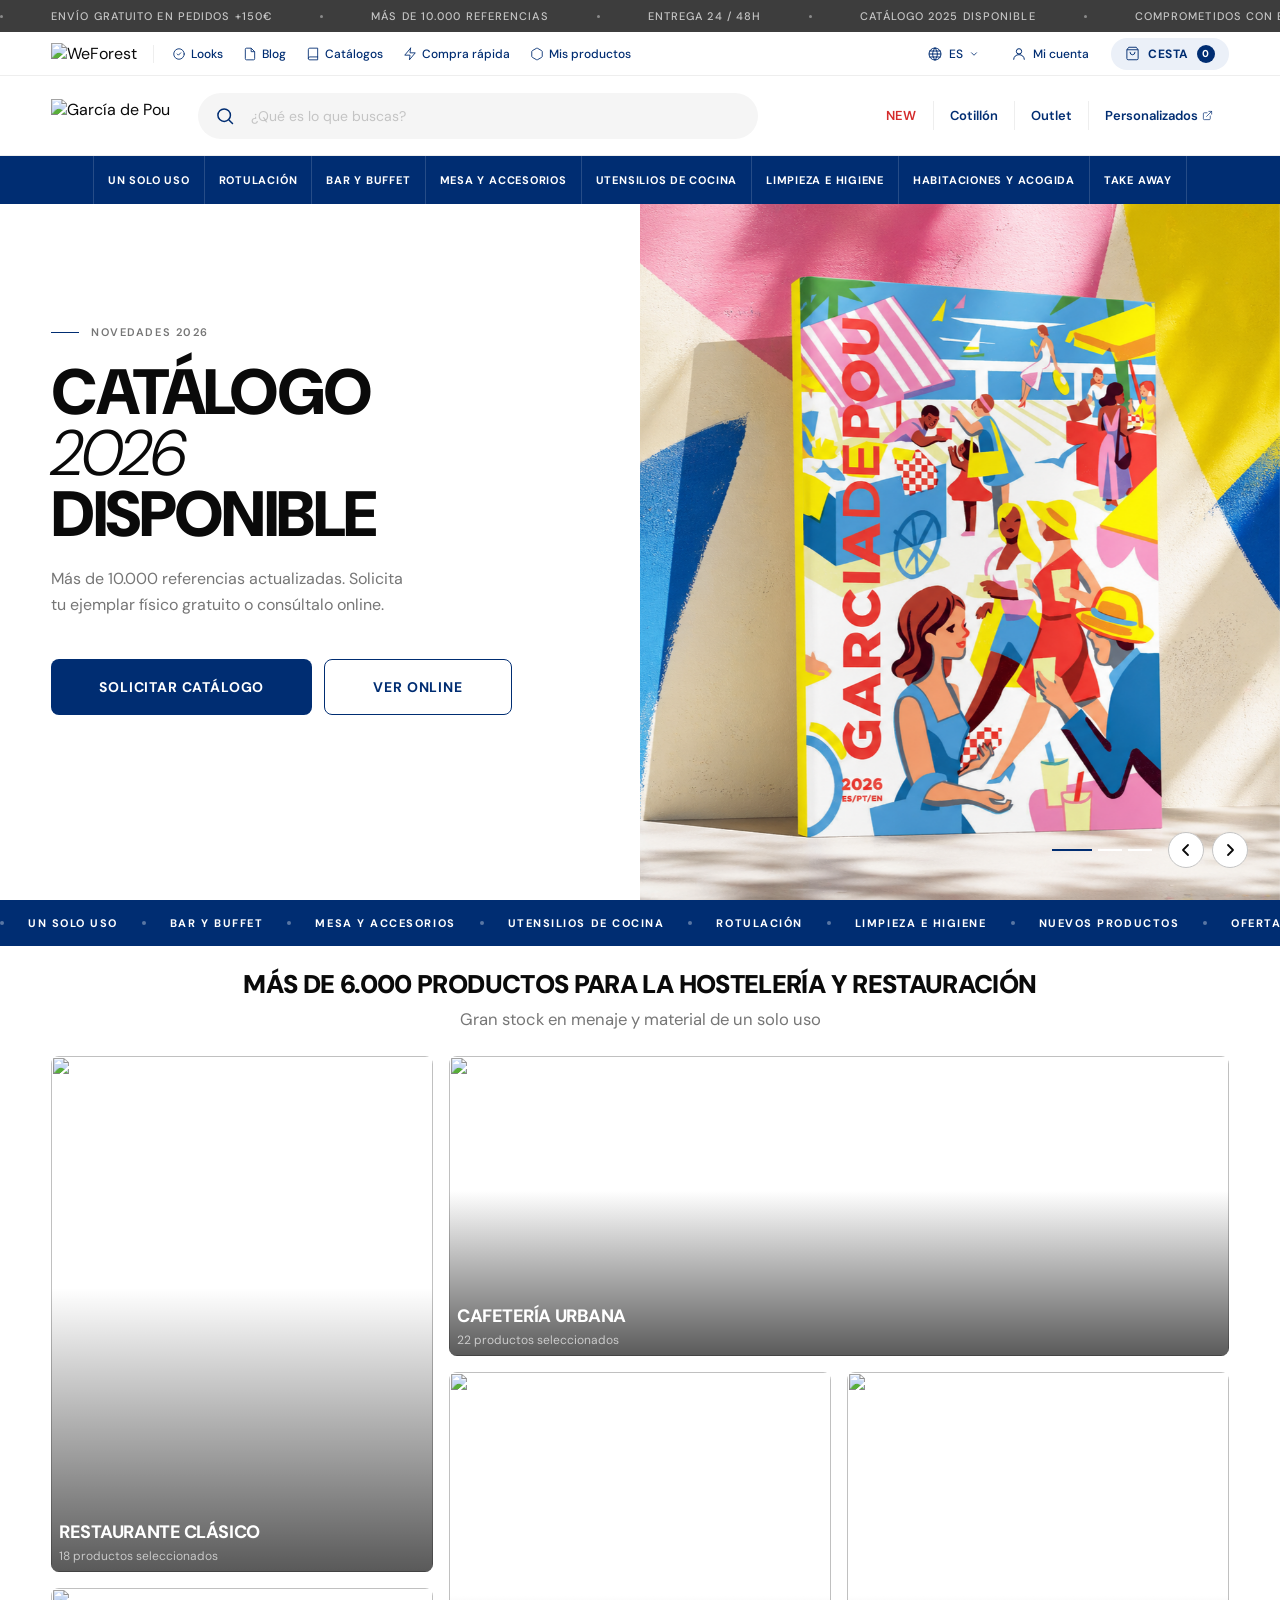
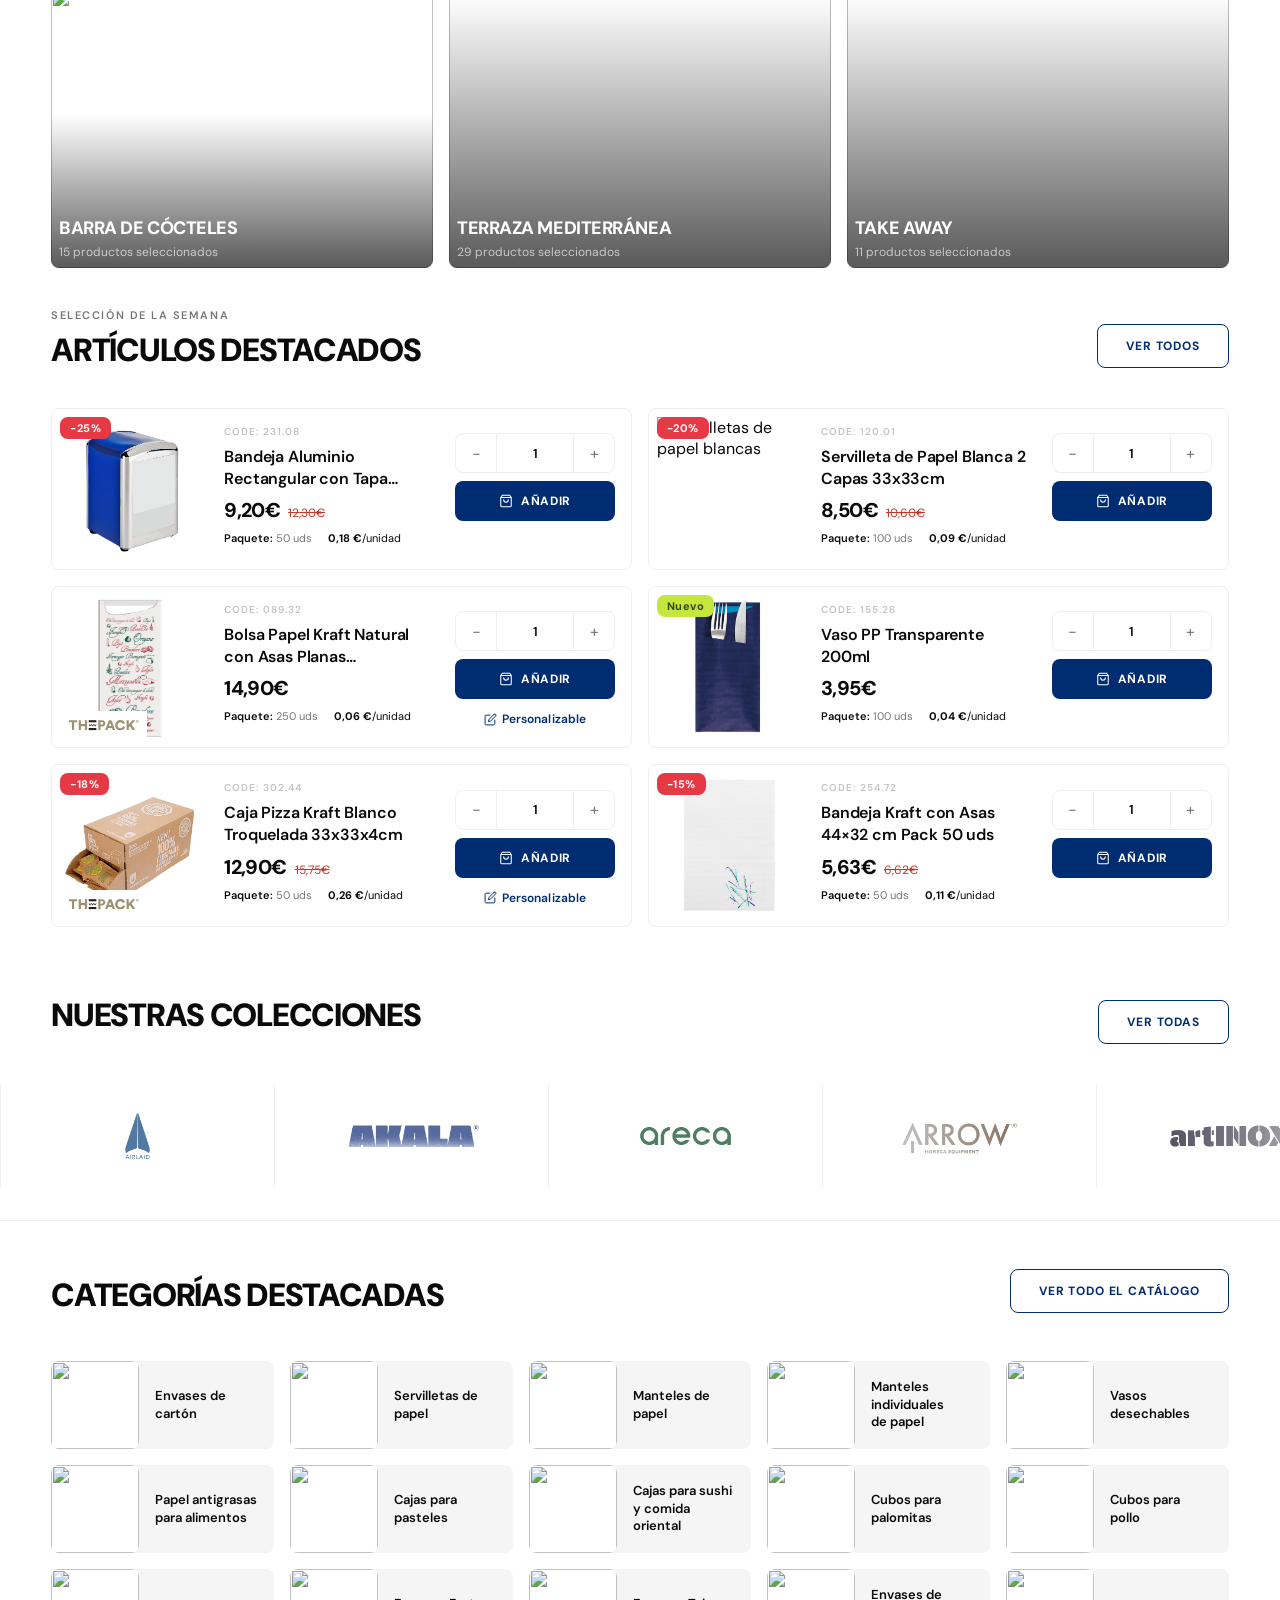
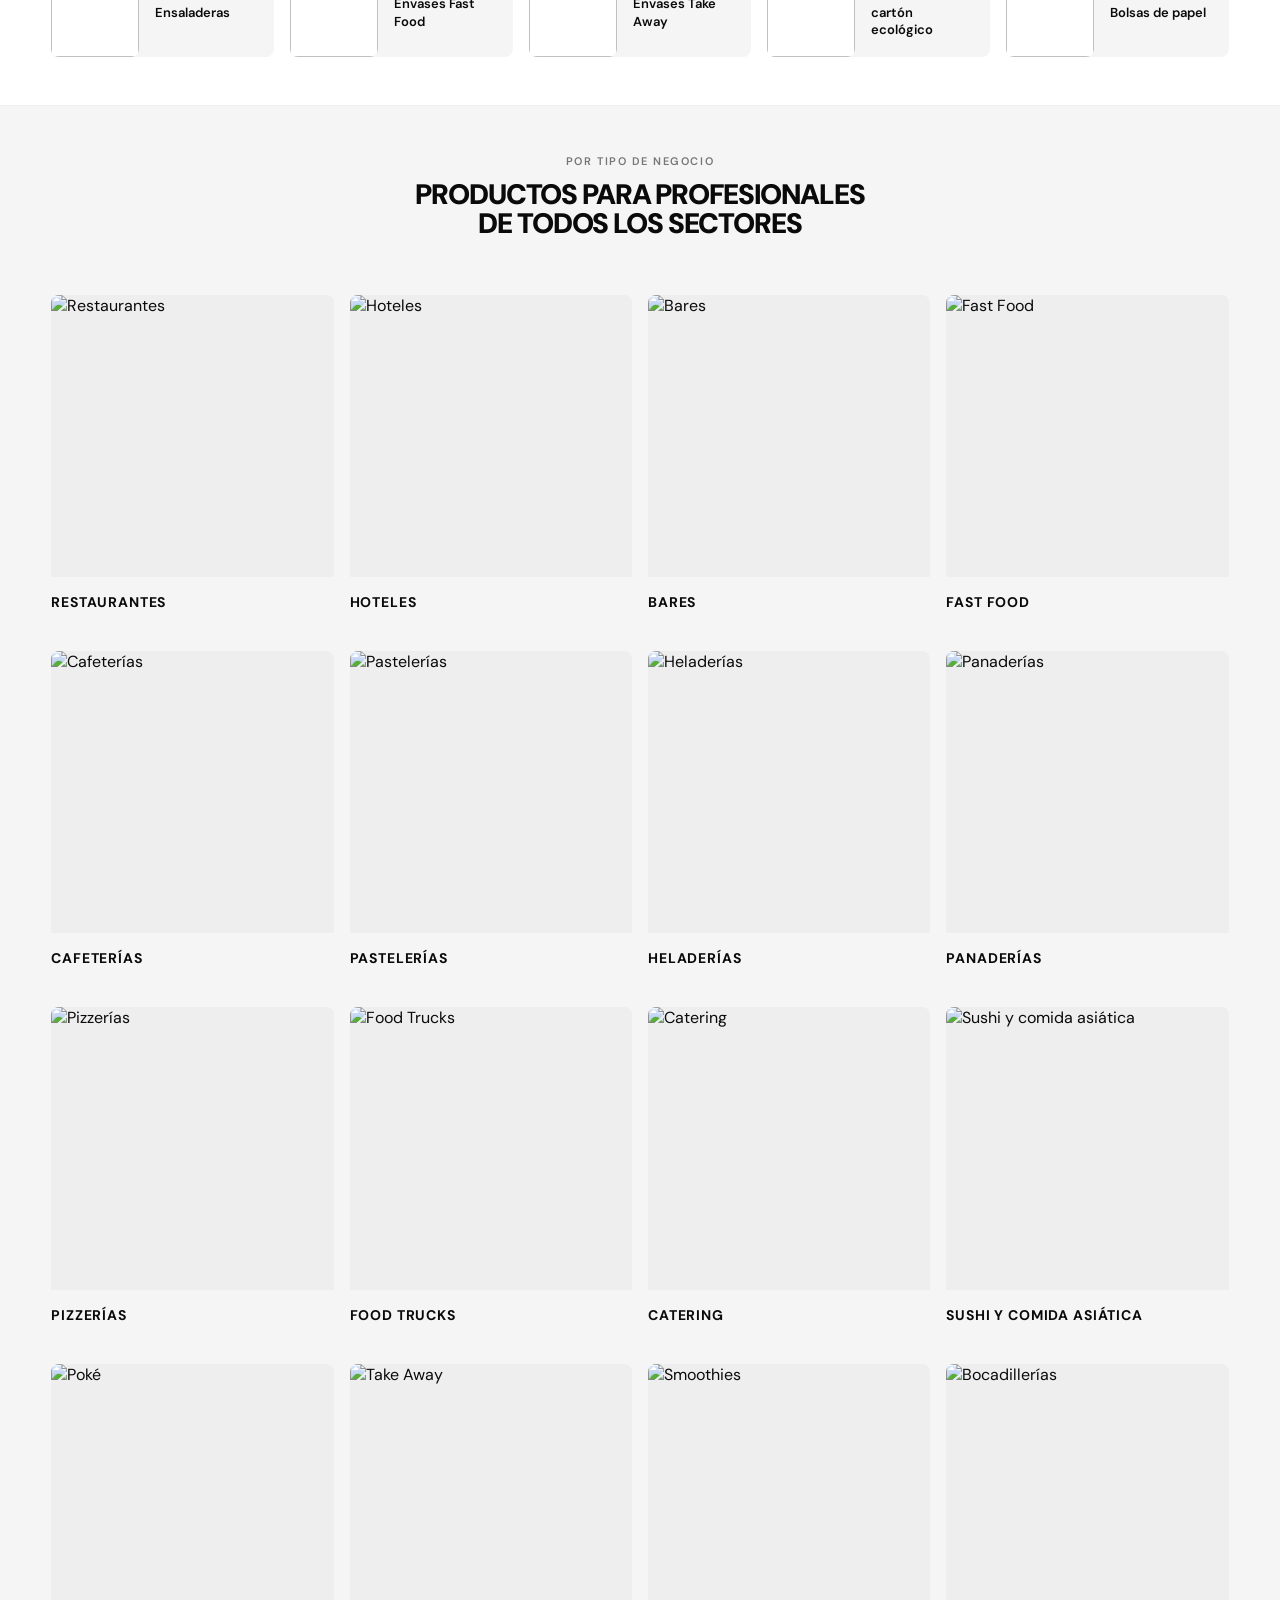
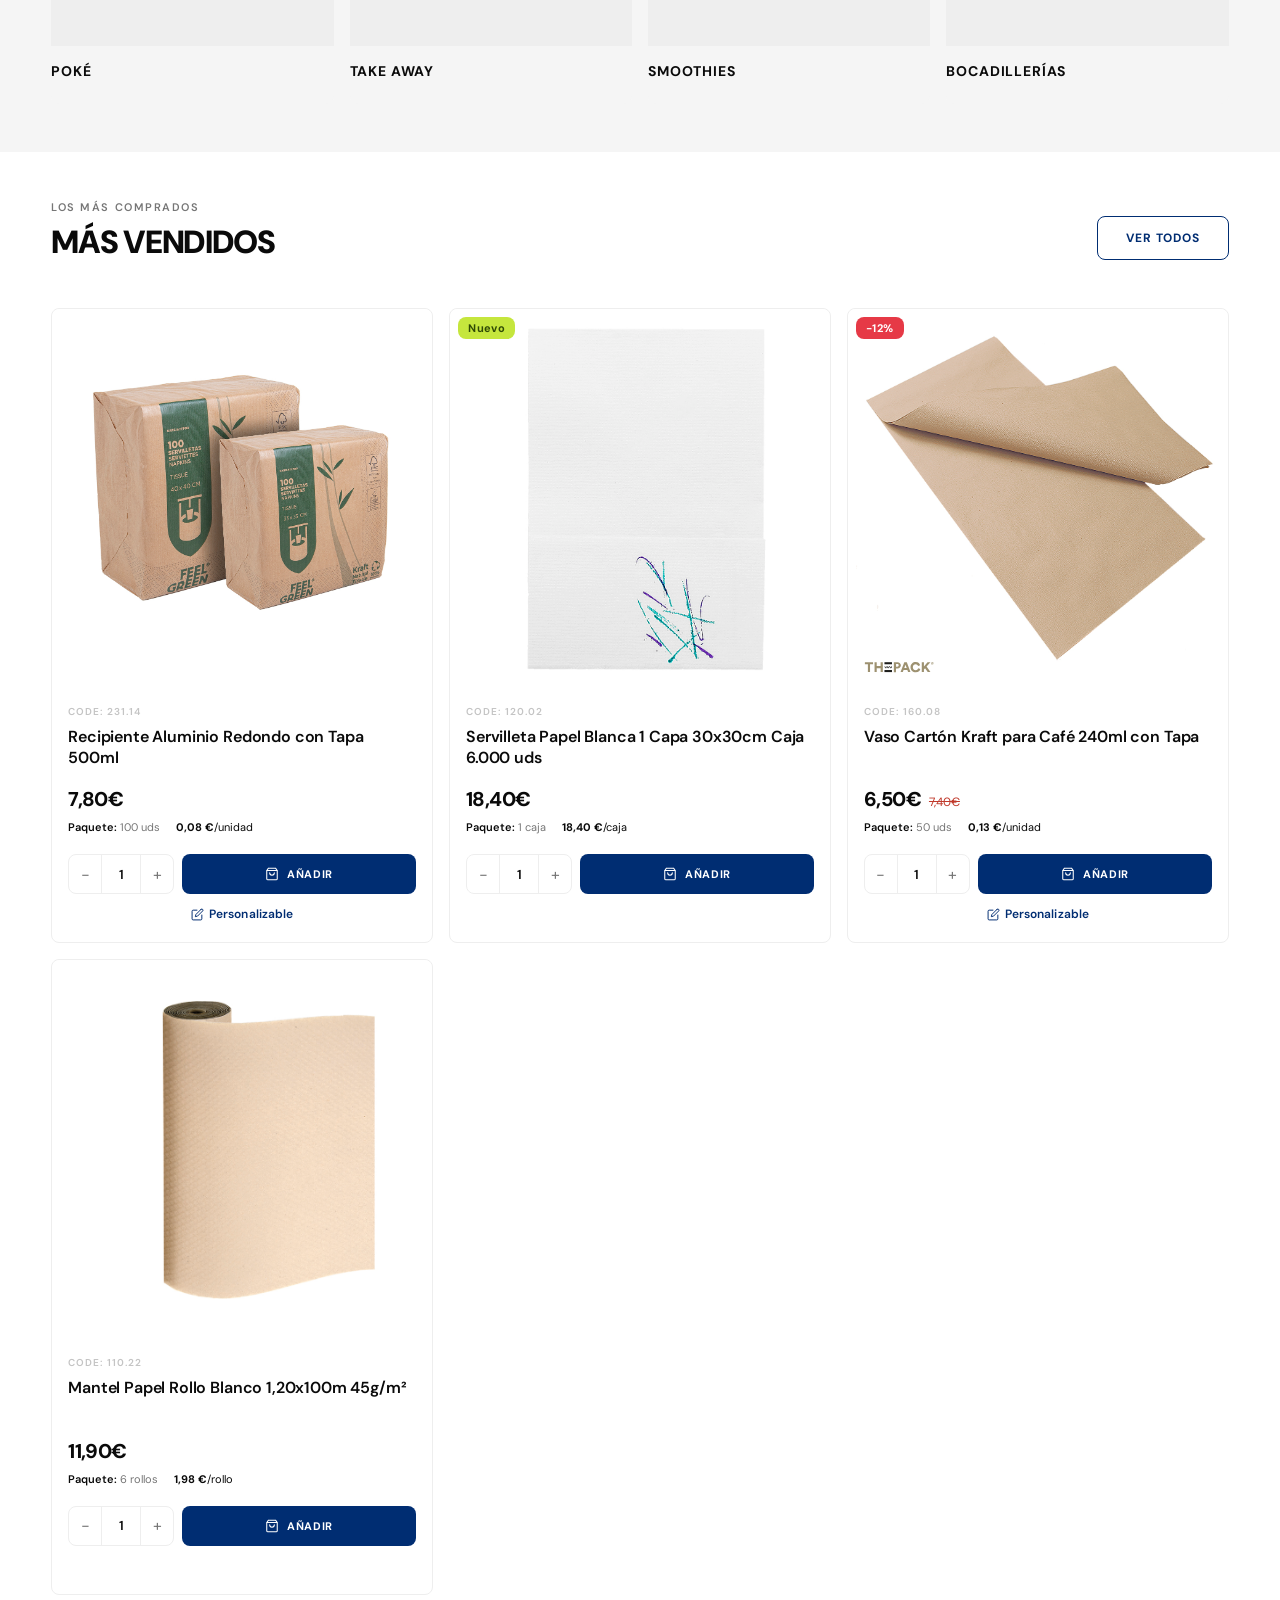
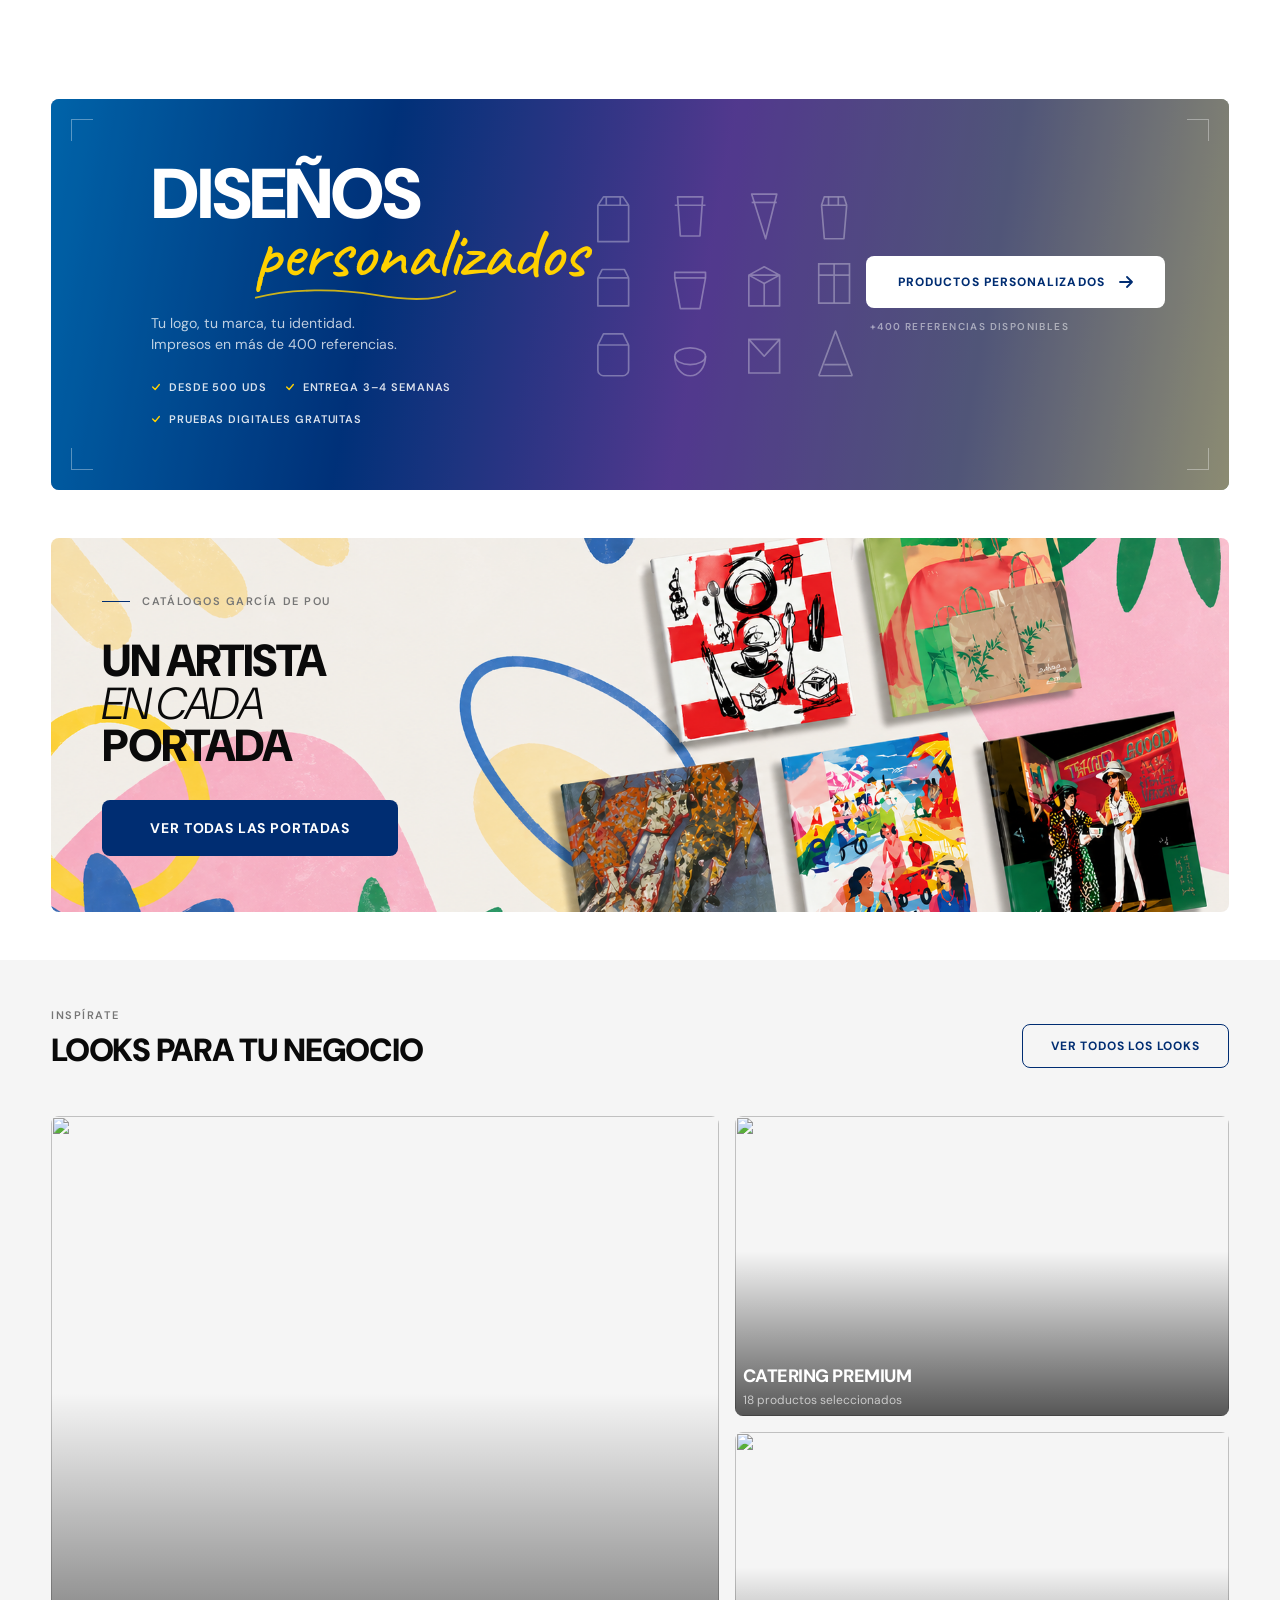
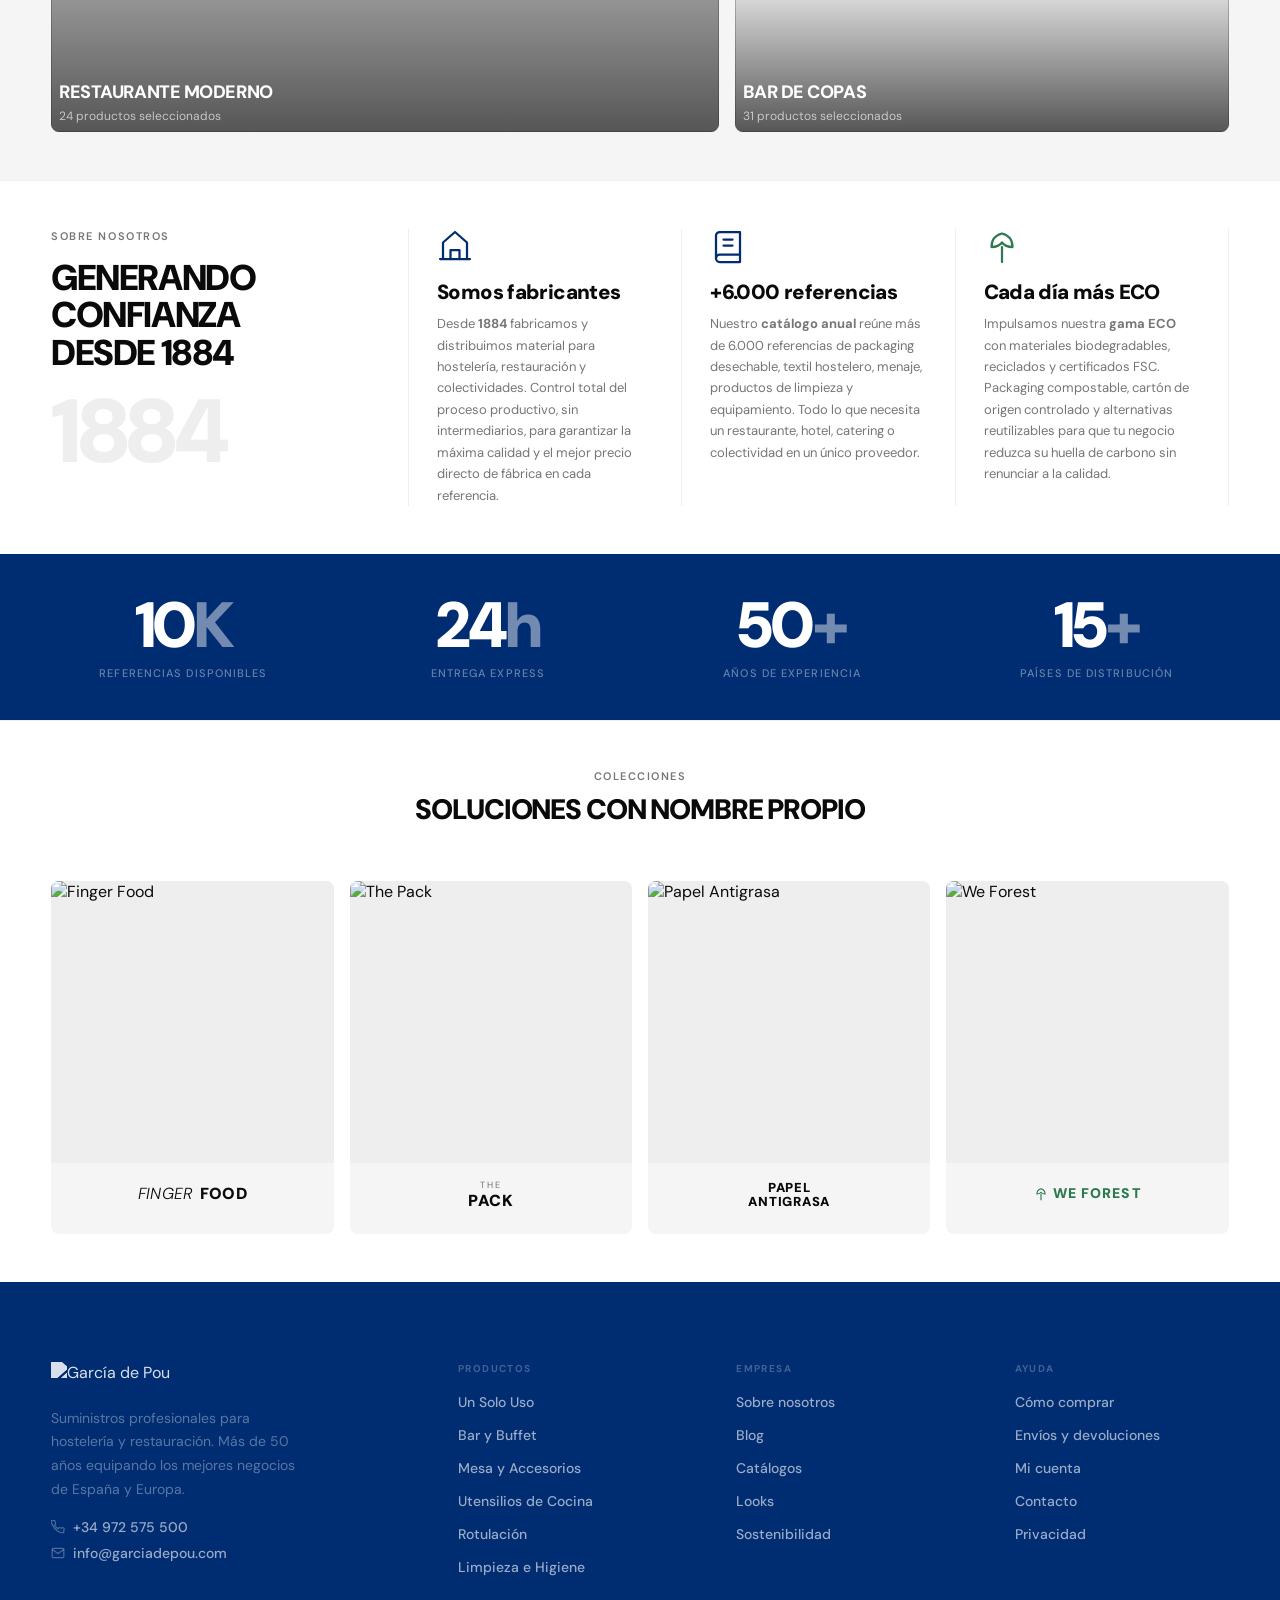
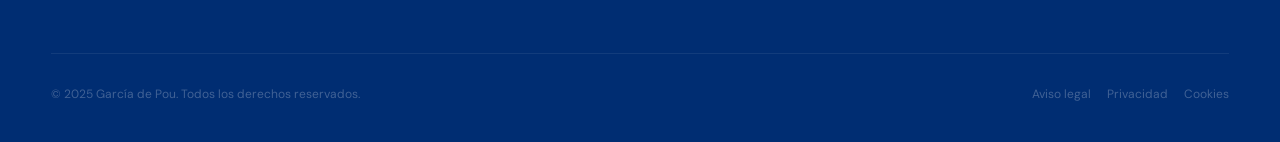
==== commit 45b8aade: "Product cards: personalizable badge, brand logo, list/grid toggle, PDP sticky bar and gallery nav fi" ====
--- a/index.html
+++ b/index.html
@@ -213,7 +213,7 @@
         </div>
       </div>
 
-      <div id="offersGrid" class="offers-grid" data-reveal>
+      <div id="offersGrid" class="offers-grid cat-grid--list" data-reveal>
 
         <a href="product.html" class="offer-card">
           <div class="offer-card-img">
@@ -575,7 +575,7 @@
         </div>
         <a href="category.html" class="btn btn-outline-blue" data-reveal data-delay="2">Ver todos</a>
       </div>
-      <div id="productsGrid" class="offers-grid" data-reveal>
+      <div id="productsGrid" class="cat-grid" data-reveal>
 
         <a href="product.html" class="offer-card">
           <div class="offer-card-img">
@@ -1088,6 +1088,8 @@
           stars:4, ratingCount:32, price:'8,50€', priceOld:'10,60€' },
         { href:'product.html', img:'img/product/GDP_143.99.jpg', alt:'Bolsa papel kraft con asas',
           badge:null, code:'CODE: 089.32',
+          brand:'img/thepack.svg',
+          personalizable:true,
           name:'Bolsa Papel Kraft Natural con Asas Planas 32x12x28cm',
           packQty:'250 uds', packUnit:'0,06 €', packUnitLabel:'/unidad',
           stars:4, ratingCount:47, price:'14,90€', priceOld:'17,50€' },
@@ -1098,6 +1100,8 @@
           stars:4, ratingCount:21, price:'3,95€', priceOld:'5,65€' },
         { href:'product.html', img:'img/product/GDP_213.99_CMpack.jpg', alt:'Caja pizza kraft',
           badge:{type:'discount',text:'−18%'}, code:'CODE: 302.44',
+          brand:'img/thepack.svg',
+          personalizable:true,
           name:'Caja Pizza Kraft Blanco Troquelada 33x33x4cm',
           packQty:'50 uds', packUnit:'0,26 €', packUnitLabel:'/unidad',
           stars:5, ratingCount:64, price:'12,90€', priceOld:'15,75€' },
@@ -1107,11 +1111,12 @@
           packQty:'50 uds', packUnit:'0,11 €', packUnitLabel:'/unidad',
           stars:4, ratingCount:29, price:'5,63€', priceOld:'6,62€' }
       ];
-      document.getElementById('offersGrid').innerHTML = offersData.map(gdpOfferCard).join('');
+      document.getElementById('offersGrid').innerHTML = offersData.map(gdpProductCard).join('');
 
       const bestsellersData = [
         { href:'product.html', img:'img/product/GDP_254.53+54_CPack.jpg', alt:'Recipiente aluminio con tapa',
           badge:null, code:'CODE: 231.14',
+          personalizable:true,
           name:'Recipiente Aluminio Redondo con Tapa 500ml',
           stars:5, ratingCount:28, price:'7,80€', priceOld:'9,40€',
           packQty:'100 uds', packUnit:'0,08 €', packUnitLabel:'/unidad' },
@@ -1122,6 +1127,8 @@
           packQty:'1 caja', packUnit:'18,40 €', packUnitLabel:'/caja' },
         { href:'product.html', img:'img/product/GDP_106.30_C.jpg', alt:'Vaso cartón café para llevar',
           badge:{type:'discount',text:'−12%'}, code:'CODE: 160.08',
+          brand:'img/thepack.svg',
+          personalizable:true,
           name:'Vaso Cartón Kraft para Café 240ml con Tapa',
           stars:4, ratingCount:19, price:'6,50€', priceOld:'7,40€',
           packQty:'50 uds', packUnit:'0,13 €', packUnitLabel:'/unidad' },
@@ -1131,7 +1138,7 @@
           stars:5, ratingCount:12, price:'11,90€', priceOld:null,
           packQty:'6 rollos', packUnit:'1,98 €', packUnitLabel:'/rollo' }
       ];
-      document.getElementById('productsGrid').innerHTML = bestsellersData.map(gdpOfferCard).join('');
+      document.getElementById('productsGrid').innerHTML = bestsellersData.map(gdpProductCard).join('');
     })();
 
     /* ─── HEADER: sombra al hacer scroll (listener pasivo, sin GSAP) ── */
--- a/styles.css
+++ b/styles.css
@@ -350,10 +350,11 @@
 .header-cats-inner {
   display: flex;
   align-items: center;
+  justify-content: center;
   height: 100%;
   width: 100%;
 }
-.nav-cats { display: flex; align-items: center; flex: 1; height: 100%; }
+.nav-cats { display: flex; align-items: center; height: 100%; }
 .nav-cats > a,
 .nav-item > .nav-item-link {
   display: flex;
@@ -371,7 +372,10 @@
   text-decoration: none;
 }
 .nav-cats > a:first-child,
-.nav-item:first-child > .nav-item-link { padding-left: 0; }
+.nav-item:first-child > .nav-item-link {
+  padding-left: 14px;
+  border-left: 1px solid var(--white-15);
+}
 .nav-cats > a:hover { background: var(--blue-60); }
 
 /* ── Nav item con mega-menú ── */
@@ -513,6 +517,7 @@
 }
 
 /* Escudo: solo en sticky */
+.header.scrolled .logo-shield { border-right: none; }
 .logo-shield {
   display: none;
   align-items: center;
@@ -532,8 +537,7 @@
 .header.scrolled .header-brand          { display: none; }
 .header.scrolled .logo-shield           { display: flex; }
 .header.scrolled .cart-pill.sticky-only { display: flex; margin-left: auto; background: var(--white-15); color: var(--white); }
-.header.scrolled .nav-cats > a:first-child,
-.header.scrolled .nav-item:first-child > .nav-item-link { padding-left: 14px; }
+.header.scrolled .nav-cats { flex: 1; justify-content: center; }
 
 /* ── Burger + cart-pill-mobile (ocultos en desktop) ── */
 .burger-btn { display: none; }
@@ -927,6 +931,7 @@
 /* Acciones en columna: qty + botón ancho completo */
 .offers-grid .offer-actions {
   flex-direction: column;
+  flex-wrap: nowrap;
   gap: 6px;
   margin-top: 0;
   padding-top: 0;
@@ -984,6 +989,21 @@
   border-radius: var(--radius) var(--radius) 0 0;
 }
 .offer-card-img img { object-fit: contain; object-position: center; padding: var(--sp-8); }
+.offer-brand-wrap {
+  position: absolute;
+  bottom: var(--sp-8);
+  left: var(--sp-8);
+  background: var(--white);
+  padding: 0;
+  z-index: 3;
+  pointer-events: none;
+  line-height: 0;
+}
+.offer-brand-logo {
+  display: block;
+  height: 28px;
+  width: unset;
+}
 .offer-badge {
   position: absolute;
   top: 8px; left: 8px;
@@ -1029,9 +1049,7 @@
   overflow: hidden;
 }
 .offer-rating {
-  display: flex;
-  align-items: center;
-  gap: 6px;
+  display: none;
 }
 .offer-rating-stars {
   display: inline-flex;
@@ -1067,11 +1085,26 @@
 .offer-card:has(.offer-badge--discount) .offer-price-old { display: inline; }
 .offer-actions {
   display: flex;
+  flex-wrap: wrap;
   align-items: center;
   gap: var(--sp-8);
   margin-top: auto;
   padding-top: var(--sp-12);
 }
+.offer-personalizable {
+  flex-basis: 100%;
+  display: flex;
+  align-items: center;
+  justify-content: center;
+  gap: 5px; /* icon + text micro-gap */
+  font-size: var(--fs-sm);
+  font-weight: 600;
+  color: var(--blue);
+  letter-spacing: .01em;
+  padding: var(--sp-4) 0;
+  cursor: pointer;
+}
+.offer-personalizable--hidden { visibility: hidden; }
 .qty-selector {
   display: flex;
   align-items: stretch;
@@ -2369,6 +2402,11 @@
 .cat-breadcrumb-inner .cat-bc-current { color: var(--black); font-weight: 600; }
 .cat-bc-sep { color: var(--g300); font-weight: 400; letter-spacing: 0; }
 
+/* ── Breadcrumb strip (mobile only) ── */
+.cat-bc-strip {
+  display: none; /* shown only on mobile via media query */
+}
+
 /* ── Category hero banner ── */
 .cat-banner { border-bottom: 1px solid var(--g100); }
 .cat-banner-inner {
@@ -2688,8 +2726,77 @@
 }
 .cat-sort:hover, .cat-sort:focus { border-color: var(--blue); outline: none; }
 
+/* ── Sort + view toggle group ── */
+.cat-products-hd-right { display: flex; align-items: center; gap: var(--sp-12); }
+.cat-view-toggle {
+  display: flex;
+  align-items: center;
+  border: 1.5px solid var(--g100);
+  border-radius: var(--radius);
+  overflow: hidden;
+}
+.cat-view-btn {
+  display: flex; align-items: center; justify-content: center;
+  width: 44px; height: 44px;
+  background: var(--white);
+  border: none;
+  color: var(--g300);
+  cursor: pointer;
+  transition: color .15s, background .15s;
+}
+.cat-view-btn + .cat-view-btn { border-left: 1.5px solid var(--g100); }
+.cat-view-btn:hover { color: var(--blue); }
+.cat-view-btn.is-active { color: var(--blue); background: var(--blue-10); }
+
 /* ── Cat products grid ── */
 .cat-grid { display: grid; grid-template-columns: repeat(4, 1fr); gap: var(--sp-16); margin-bottom: var(--sp-40); }
+
+/* ── List view modifier — card horizontal ── */
+/* El nº de columnas lo gestiona el grid padre (cat-grid → 1 col, offers-grid → 2 col) */
+.cat-grid.cat-grid--list { grid-template-columns: 1fr; gap: var(--sp-12); }
+
+.cat-grid--list .offer-card {
+  display: flex;
+  flex-direction: row;
+  height: auto;
+}
+.cat-grid--list .offer-card .offer-card-img {
+  width: 156px;
+  min-width: 156px;
+  aspect-ratio: 1;
+  border-radius: var(--radius) 0 0 var(--radius);
+}
+.cat-grid--list .offer-card .offer-card-body {
+  flex: 1;
+  min-width: 0;
+  padding: var(--sp-16);
+  display: grid;
+  grid-template-columns: 1fr 160px;
+  grid-template-rows: auto auto auto auto 1fr;
+  column-gap: var(--sp-24);
+  align-items: start;
+}
+.cat-grid--list .offer-card .offer-code,
+.cat-grid--list .offer-card .offer-name,
+.cat-grid--list .offer-card .offer-rating,
+.cat-grid--list .offer-card .offer-pricing,
+.cat-grid--list .offer-card .offer-pack { grid-column: 1; }
+.cat-grid--list .offer-card .offer-name { min-height: 0; -webkit-line-clamp: 2; }
+.cat-grid--list .offer-card .offer-actions {
+  grid-column: 2;
+  grid-row: 1 / -1;
+  align-self: end;
+  flex-direction: column;
+  flex-wrap: nowrap;
+  align-items: stretch;
+  margin-top: 0;
+  padding-top: 0;
+  gap: var(--sp-8);
+}
+.cat-grid--list .offer-card .offer-actions .qty-selector { width: 100%; flex-shrink: 0; }
+.cat-grid--list .offer-card .offer-actions .qty-btn { width: var(--ctrl-h); flex-shrink: 0; flex-grow: 0; }
+.cat-grid--list .offer-card .offer-actions .qty-input { flex: 1 1 0; width: 0; min-width: 0; }
+.cat-grid--list .offer-card .offer-actions .btn-add-cart { flex: none; height: var(--ctrl-h); width: 100%; justify-content: center; }
 
 /* ── Trust mini bar ── */
 .cat-trust {
@@ -2796,7 +2903,109 @@
   .cat-seo-grid { grid-template-columns: 1fr; gap: var(--sp-40); }
 }
 @media (max-width: 600px) {
-  .cat-grid { grid-template-columns: 1fr 1fr; gap: var(--sp-12); }
+  .cat-grid { grid-template-columns: 1fr; gap: var(--sp-12); }
+
+  /* card horizontal: imagen izquierda, body derecha */
+  .cat-grid .offer-card {
+    display: grid;
+    grid-template-columns: 120px 1fr;
+    align-items: start;
+  }
+  .cat-grid .offer-card .offer-card-img {
+    grid-column: 1;
+    grid-row: 1;
+    aspect-ratio: 1;
+    overflow: hidden;
+  }
+  .cat-grid .offer-card .offer-card-body {
+    grid-column: 2;
+    grid-row: 1;
+    padding: var(--sp-12);
+  }
+}
+
+@media (max-width: 720px) {
+  /* cat-section: reduce top padding para ritmo consistente con filter-bar */
+  .cat-section { padding-top: var(--sp-16); }
+  .cat-view-toggle { display: none; }
+
+  /* cat-highlight: espaciado igual que el gap del grid de productos */
+  .cat-highlight {
+    grid-template-columns: 1fr;
+    margin: var(--sp-16) 0;
+  }
+  .cat-highlight-pillar {
+    display: grid;
+    grid-template-columns: 36px 1fr;
+    grid-template-rows: auto auto;
+    column-gap: var(--sp-12);
+    row-gap: var(--sp-4);
+    padding: var(--sp-16);
+  }
+  .cat-highlight-pillar + .cat-highlight-pillar {
+    border-top: 1px solid var(--g100);
+  }
+  .cat-highlight-pillar .trust-icon {
+    grid-column: 1;
+    grid-row: 1 / 3;
+    align-self: start;
+    margin-bottom: 0;
+  }
+  .cat-highlight-pillar .trust-pillar-title {
+    grid-column: 2;
+    grid-row: 1;
+    font-size: var(--fs-lg);
+    align-self: end;
+  }
+  .cat-highlight-pillar .trust-pillar-label {
+    grid-column: 2;
+    grid-row: 2;
+  }
+
+  /* Breadcrumb strip — visible on mobile, hidden on desktop */
+  .cat-bc-strip {
+    display: flex;
+    align-items: center;
+    border-bottom: 1px solid var(--g100);
+    background: var(--white);
+    font-size: var(--fs-xs);
+    font-weight: 600;
+    letter-spacing: .08em;
+    text-transform: uppercase;
+  }
+  .cat-bc-home {
+    display: flex;
+    align-items: center;
+    flex-shrink: 0;
+    padding: var(--sp-8) var(--sp-8) var(--sp-8) var(--gap);
+    color: var(--blue);
+    background: var(--white);
+    /* White background ensures scrolling text doesn't bleed through */
+    position: relative;
+    z-index: 1;
+  }
+  .cat-bc-scroll {
+    display: flex;
+    align-items: center;
+    gap: 6px;
+    overflow-x: auto;
+    scrollbar-width: none;
+    -webkit-overflow-scrolling: touch;
+    padding: var(--sp-8) var(--gap) var(--sp-8) 0;
+    white-space: nowrap;
+  }
+  .cat-bc-scroll::-webkit-scrollbar { display: none; }
+  .cat-bc-item {
+    white-space: nowrap;
+    flex-shrink: 0;
+    color: var(--g500);
+  }
+  .cat-bc-item.cat-bc-current { color: var(--black); font-weight: 700; }
+  .cat-bc-scroll a.cat-bc-item { color: var(--blue); text-decoration: underline; text-underline-offset: 2px; }
+  .cat-bc-scroll .cat-bc-sep { color: var(--g300); font-weight: 400; letter-spacing: 0; flex-shrink: 0; }
+
+  /* Hide inline breadcrumb inside banner on mobile */
+  .cat-banner-bc { display: none; }
 }
 
 /* ── Mobile filter bar ── */
@@ -3142,11 +3351,19 @@
 .pdp-img-btn:hover { background: var(--blue); color: var(--white); }
 .pdp-img-btn--save { top: 16px; right: 16px; }
 .pdp-img-nav {
-  position: absolute;
-  bottom: 16px;
-  left: 16px;
+  grid-column: 2;
+  grid-row: 1;
+  align-self: end;
+  justify-self: start;
+  z-index: 2;
   display: flex;
   gap: var(--sp-8);
+  padding: 0 0 var(--sp-16) var(--sp-16);
+  pointer-events: none;
+}
+.pdp-img-nav .pdp-img-btn {
+  position: static; /* override base position:absolute — here flex handles layout */
+  pointer-events: all;
 }
 
 /* ── Info (right) ── */
@@ -3361,14 +3578,40 @@
 }
 @media (max-width: 900px) {
   .pdp-layout { grid-template-columns: 1fr; gap: var(--sp-32); }
-  .pdp-gallery { position: static; }
   .pdp-price { font-size: 40px; }
+  .pdp-img-nav { display: none; }
+
+  /* Gallery: imagen arriba (row 1), miniaturas scrollables abajo (row 2).
+     Mantenemos display:grid — más fiable que flex para contener el ancho. */
+  .pdp-gallery {
+    position: static;
+    grid-template-columns: minmax(0, 1fr);
+    grid-template-rows: auto auto;
+    gap: var(--sp-12);
+  }
+  .pdp-main-img { grid-column: 1; grid-row: 1; }
+  .pdp-thumbs {
+    grid-column: 1;
+    grid-row: 2;
+    display: flex;
+    flex-direction: row;
+    flex-wrap: nowrap;
+    gap: var(--sp-8);
+    overflow-x: scroll;
+    overflow-y: hidden;
+    -webkit-overflow-scrolling: touch;
+    touch-action: pan-x;
+    scrollbar-width: none;
+    min-width: 0;
+  }
+  .pdp-thumbs::-webkit-scrollbar { display: none; }
+  .pdp-thumb { width: 72px; min-width: 72px; height: 72px; flex-shrink: 0; }
 }
 @media (max-width: 600px) {
   .pdp-shipping { flex-direction: column; align-items: flex-start; gap: var(--sp-12); }
   .pdp-shipping-sep { display: none; }
   .pdp-actions { flex-wrap: wrap; }
-  .pdp-actions .btn { min-width: 100%; }
+  .pdp-actions .pdp-custom-btn { width: 100%; justify-content: center; }
 }
 
 /* ══════════════════════════════════════════════════════════
@@ -3436,9 +3679,80 @@
   .bt-plus { width: 100%; justify-content: center; display: flex; }
 }
 @media (max-width: 600px) {
-  .bt-card { flex: 1 1 100%; }
+  .bt-card {
+    flex: 1 1 100%;
+    display: grid;
+    grid-template-columns: 100px 1fr;
+    column-gap: var(--sp-12);
+    align-items: start;
+  }
+  .bt-card .offer-card-img { grid-column: 1; grid-row: 1; aspect-ratio: 1; }
+  .bt-card .offer-card-body { grid-column: 2; grid-row: 1; padding-top: var(--sp-8); }
   .bt-summary { flex-direction: column; align-items: flex-start; gap: var(--sp-16); }
   .bt-summary .btn { width: 100%; justify-content: center; }
+}
+
+/* ══════════════════════════════════════════════════════════
+   PDP — Sticky add-to-cart bar
+══════════════════════════════════════════════════════════ */
+.pdp-sticky-bar {
+  position: fixed;
+  bottom: 0;
+  left: 0;
+  right: 0;
+  z-index: 200;
+  background: var(--white);
+  border-top: 1px solid var(--g100);
+  transform: translateY(100%);
+  transition: transform .25s ease;
+  pointer-events: none;
+}
+.pdp-sticky-bar.is-visible {
+  transform: translateY(0);
+  pointer-events: auto;
+}
+.pdp-sticky-inner {
+  display: flex;
+  align-items: center;
+  justify-content: space-between;
+  gap: var(--sp-16);
+  padding-top: var(--sp-12);
+  padding-bottom: var(--sp-12);
+}
+.pdp-sticky-product {
+  display: flex;
+  align-items: center;
+  gap: var(--sp-12);
+  min-width: 0;
+  flex: 1;
+}
+.pdp-sticky-thumb {
+  width: 40px;
+  height: 40px;
+  object-fit: cover;
+  flex-shrink: 0;
+  border: 1px solid var(--g100);
+}
+.pdp-sticky-name {
+  font-size: var(--fs-md);
+  font-weight: 600;
+  color: var(--black);
+  white-space: nowrap;
+  overflow: hidden;
+  text-overflow: ellipsis;
+}
+.pdp-sticky-actions {
+  display: flex;
+  align-items: center;
+  gap: var(--sp-12);
+  flex-shrink: 0;
+}
+.pdp-sticky-actions .qty-selector { height: var(--ctrl-h); }
+.pdp-sticky-actions .btn { height: var(--ctrl-h); padding: 0 var(--sp-24); }
+@media (max-width: 720px) {
+  .pdp-sticky-product { display: none; }
+  .pdp-sticky-actions { flex: 1; }
+  .pdp-sticky-actions .btn { flex: 1; justify-content: center; }
 }
 
 /* ══════════════════════════════════════════════════════════
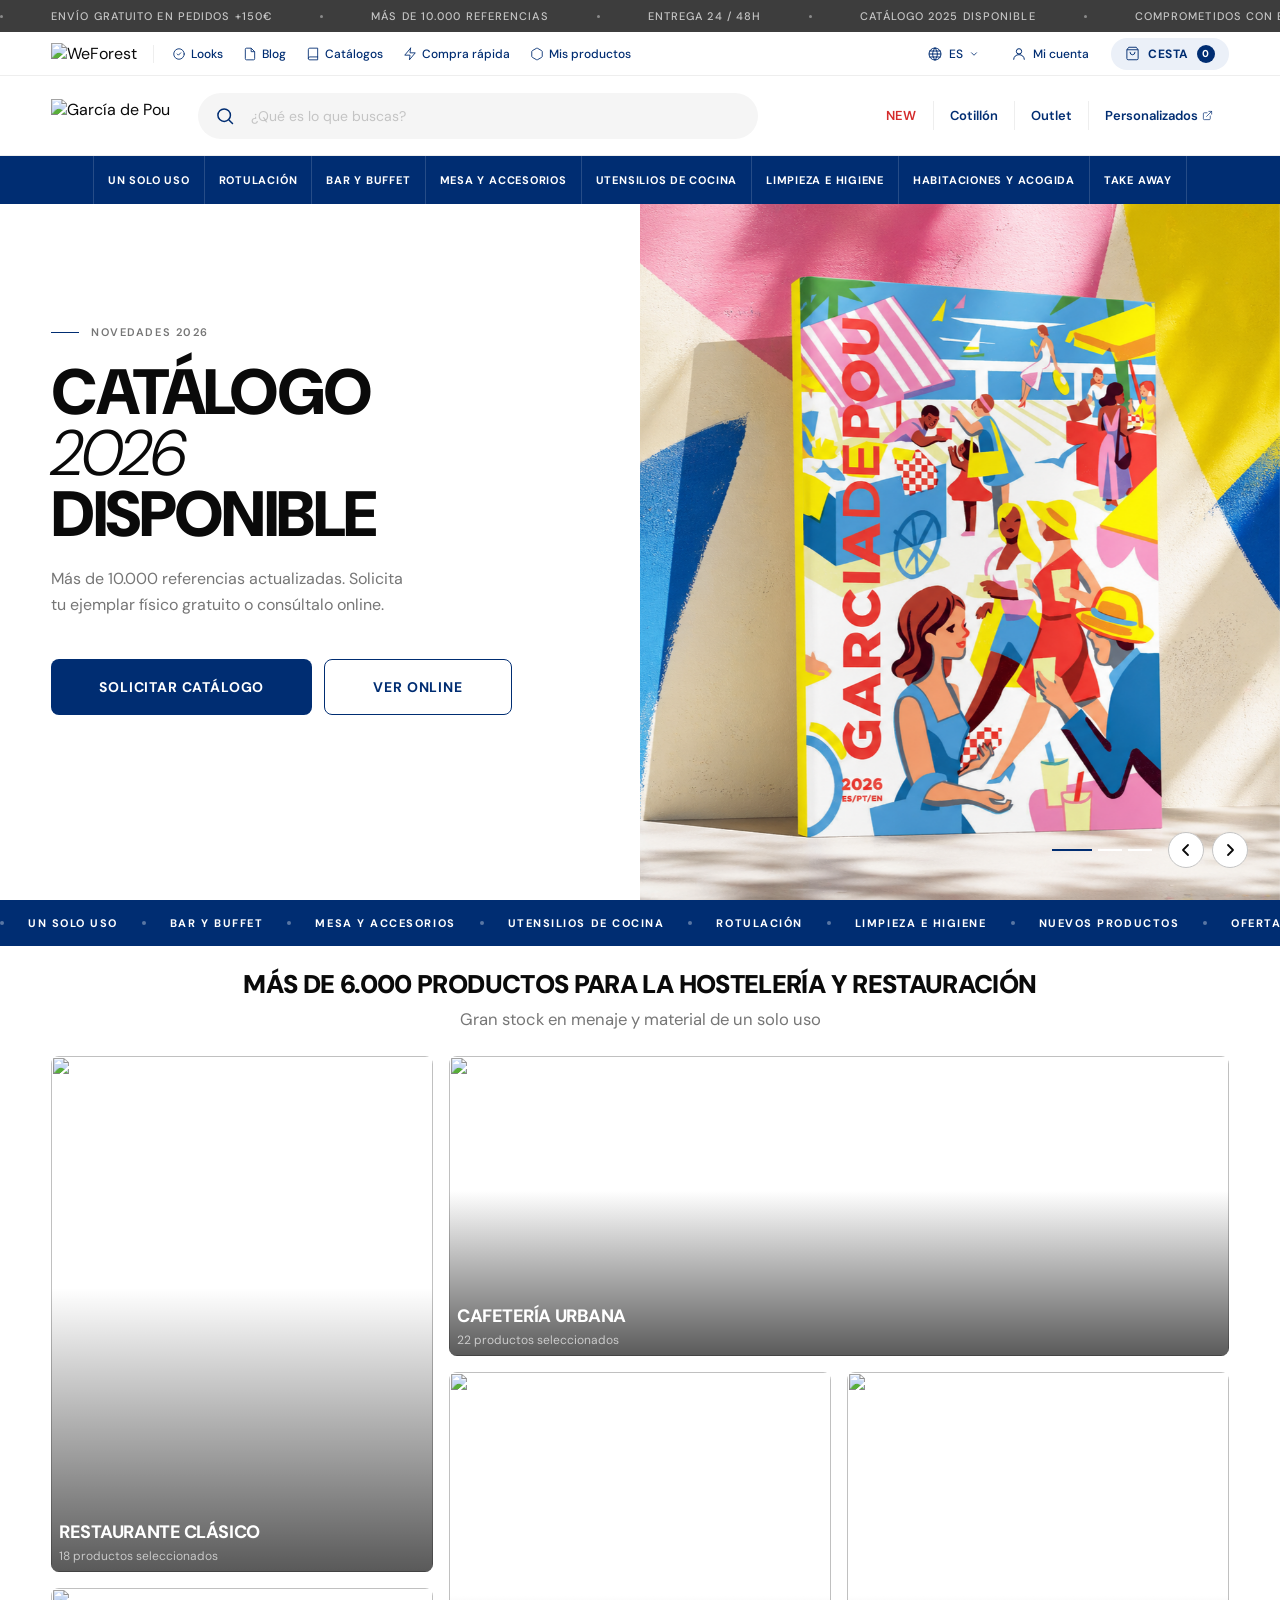
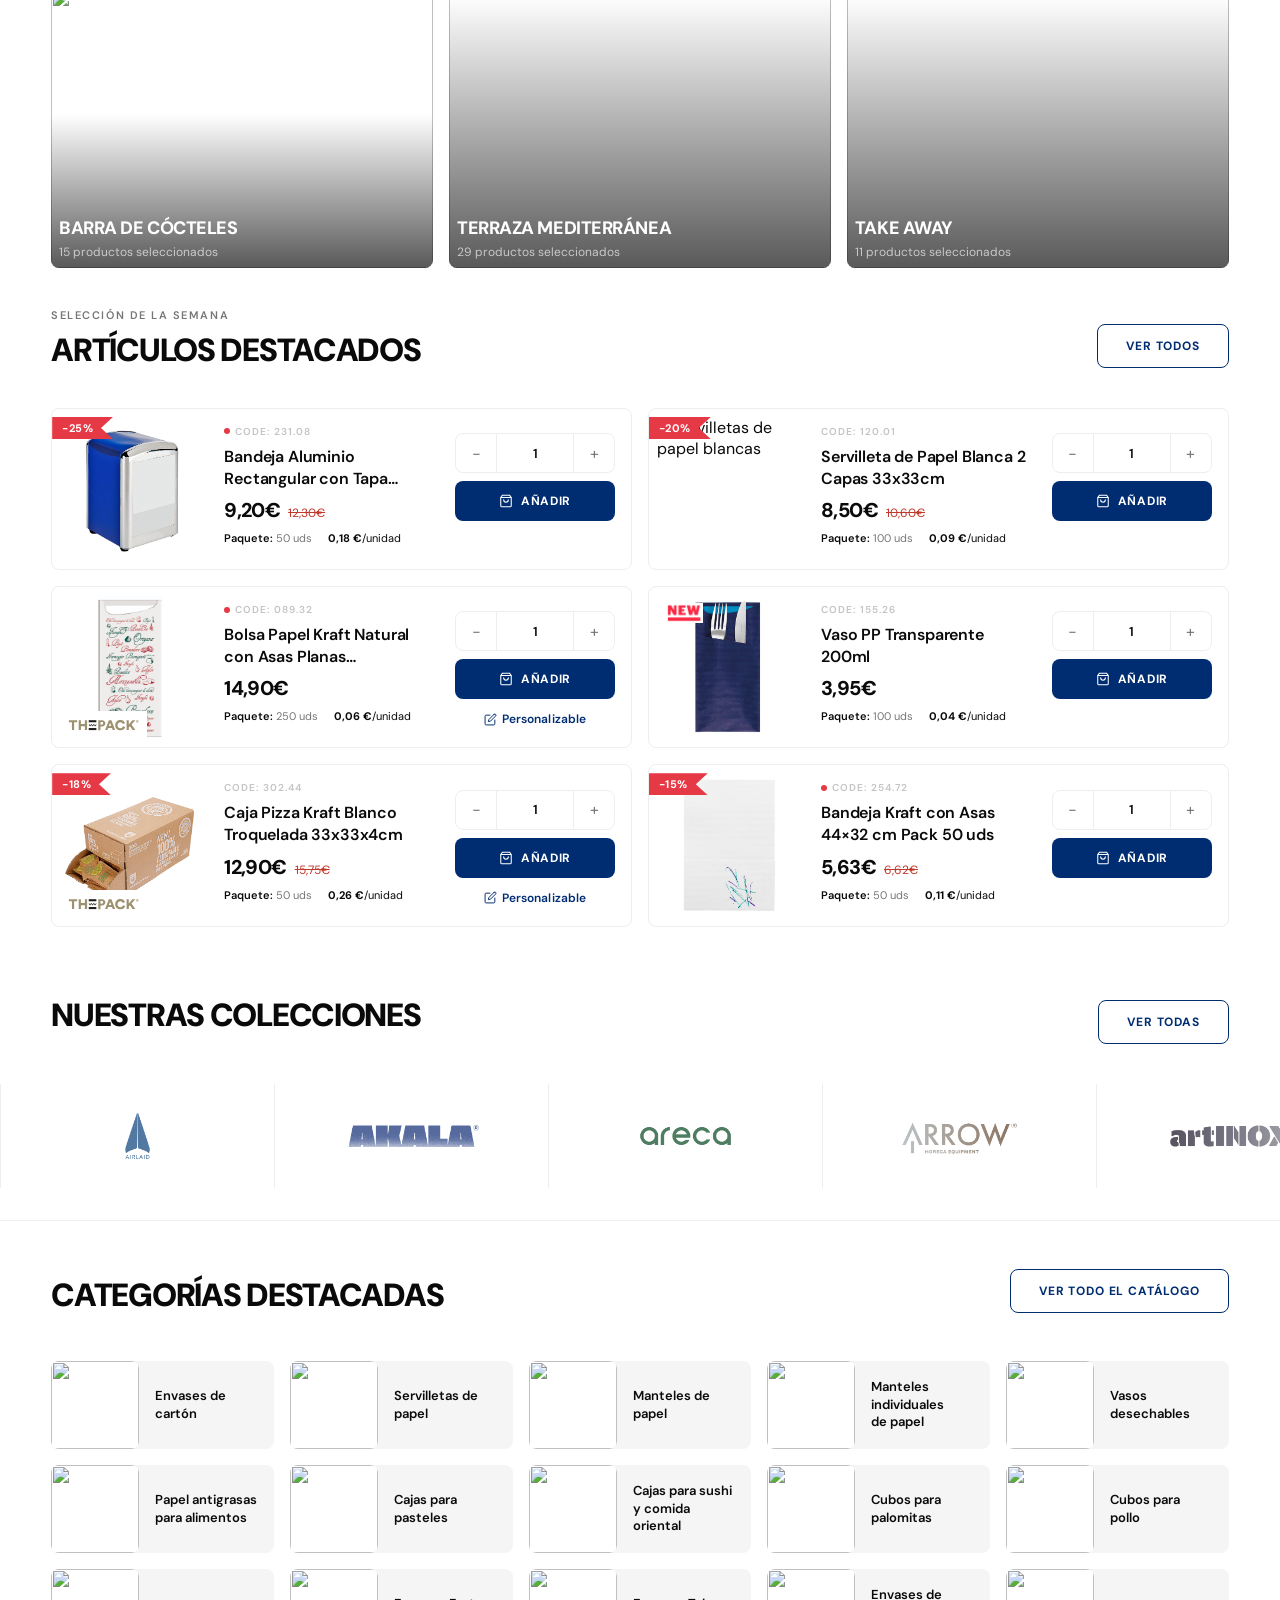
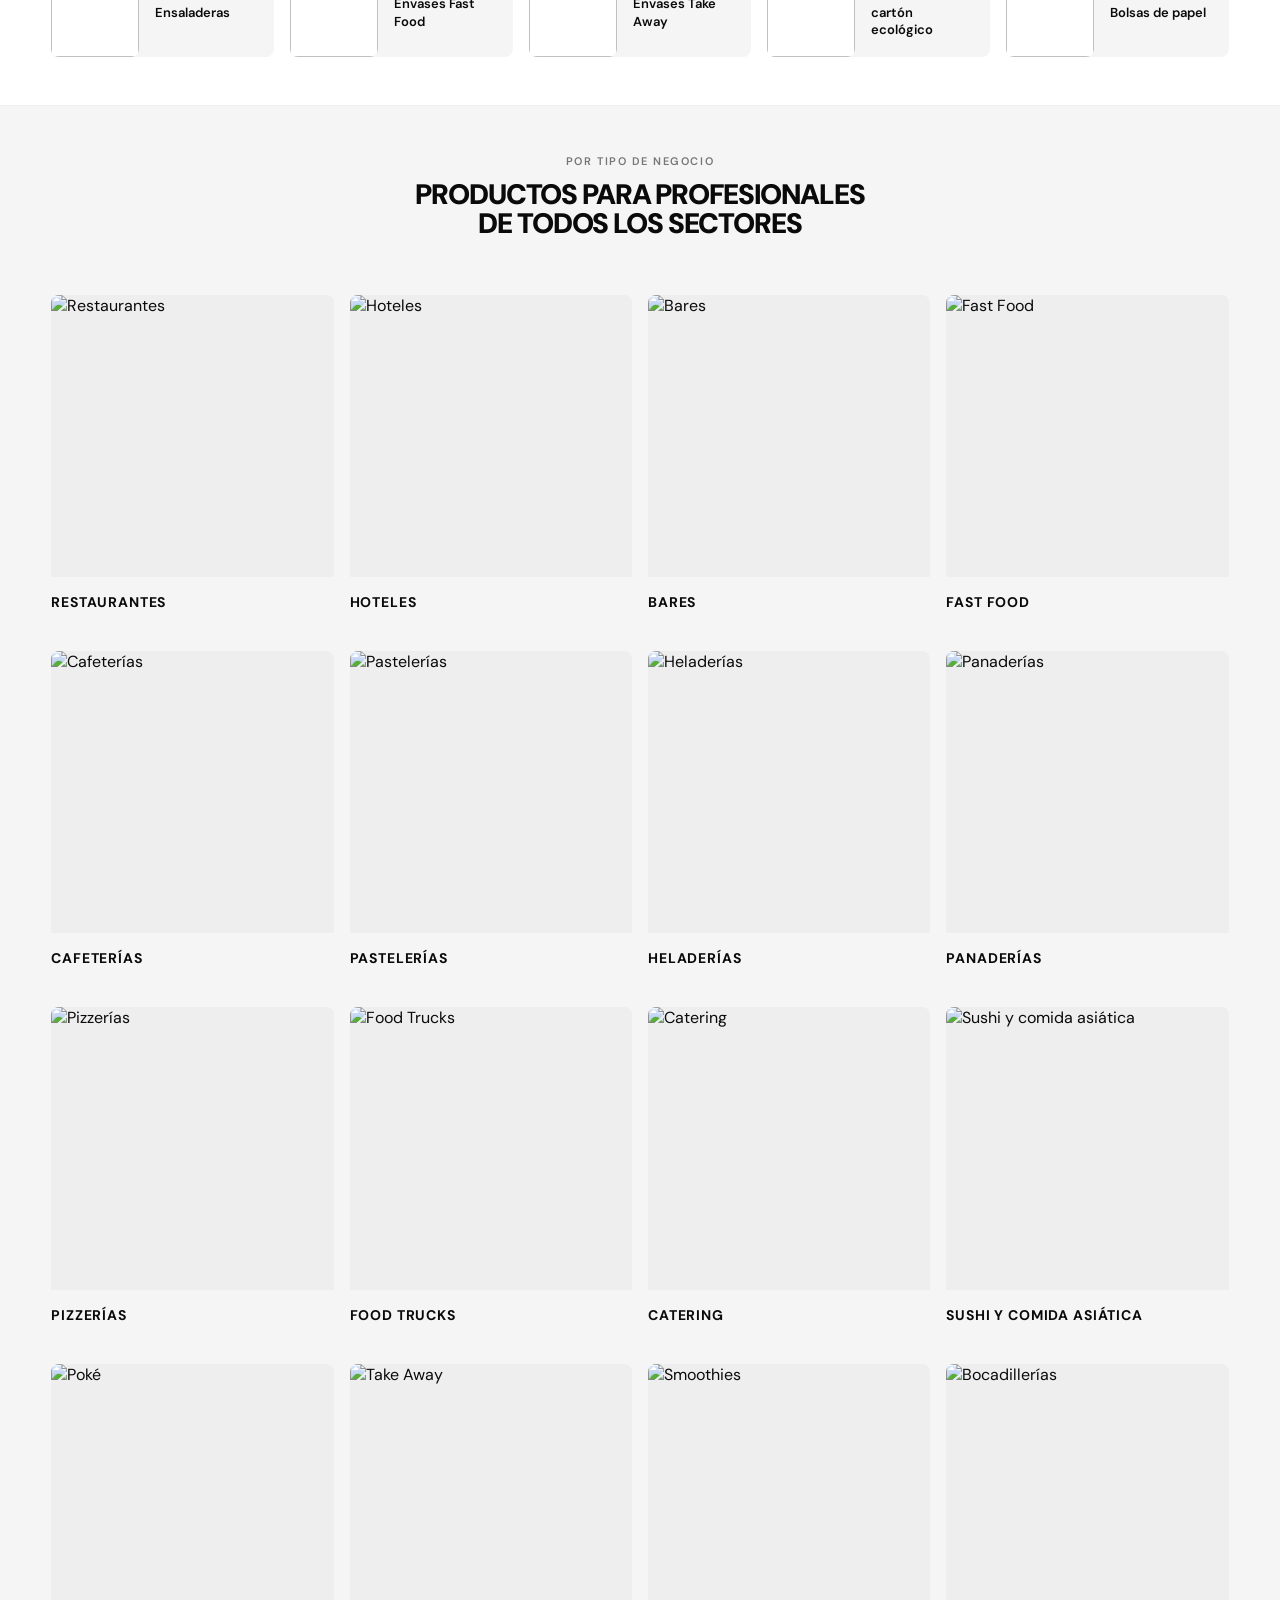
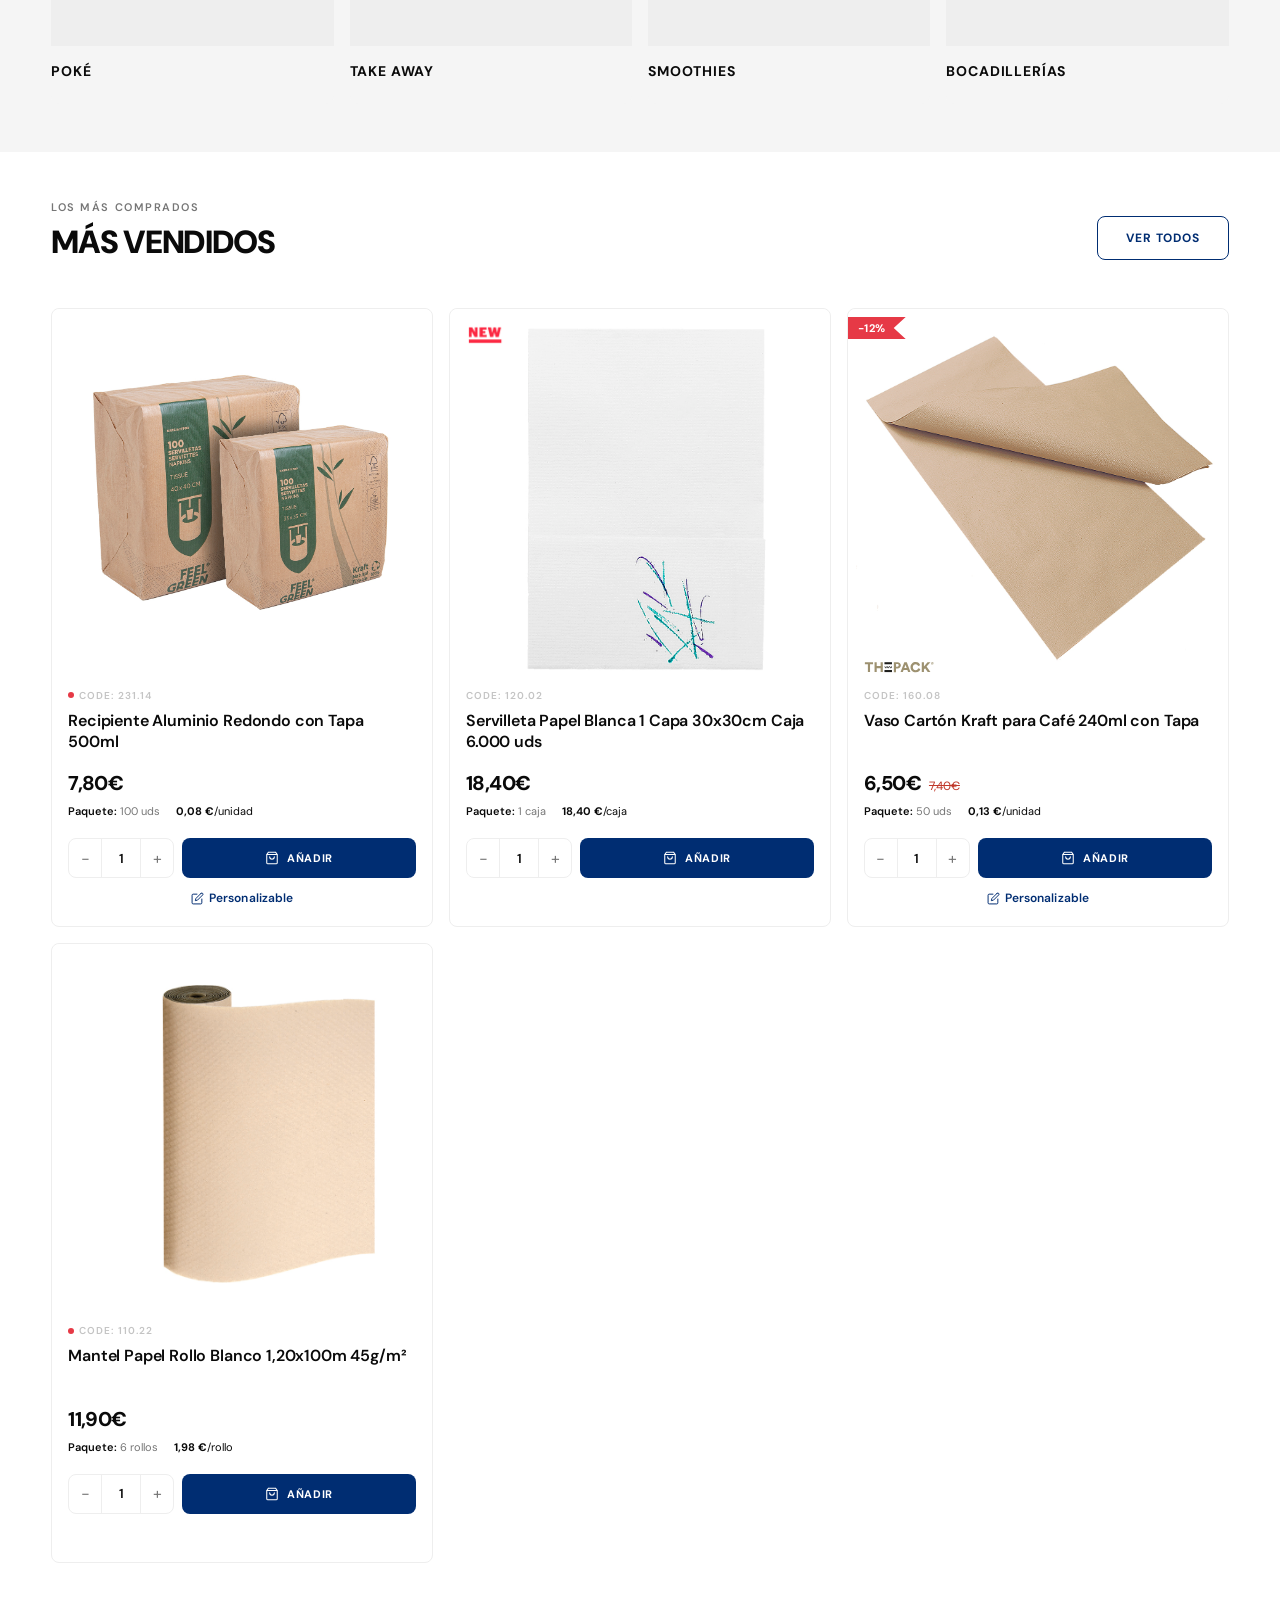
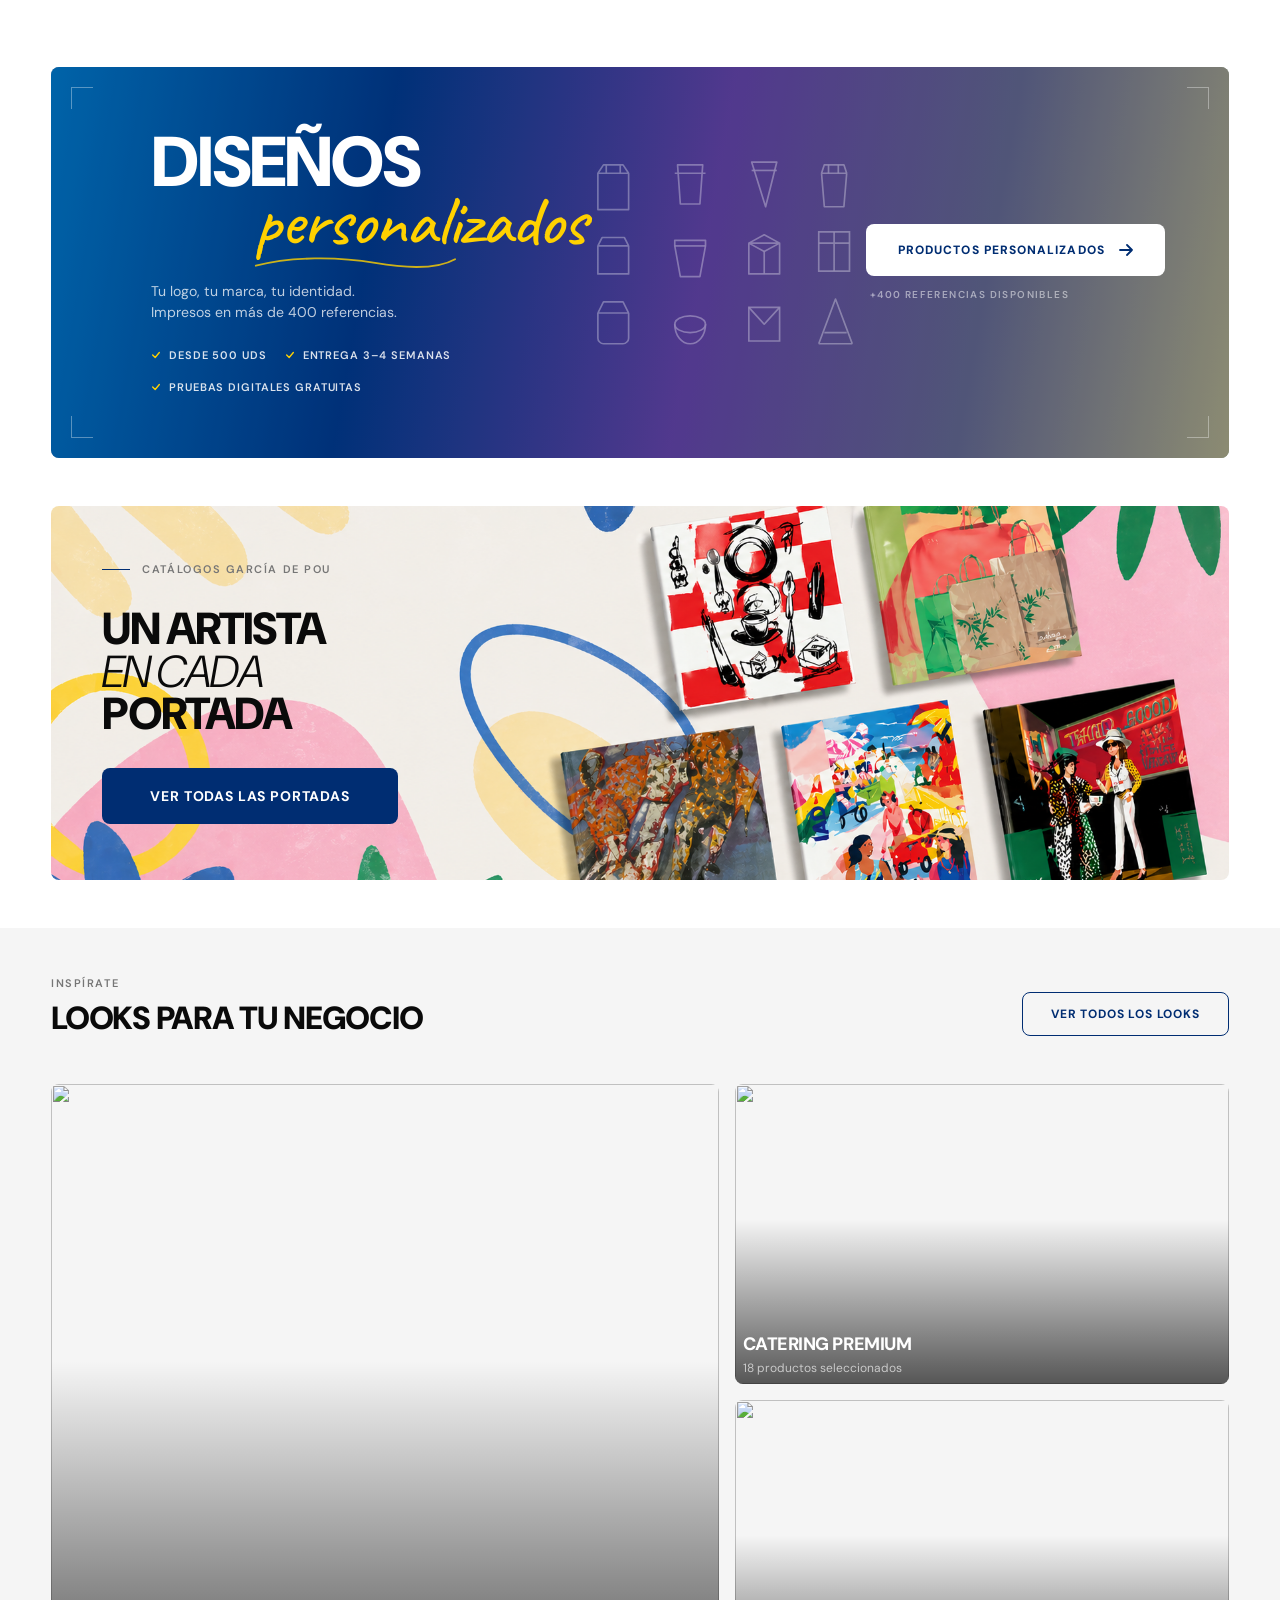
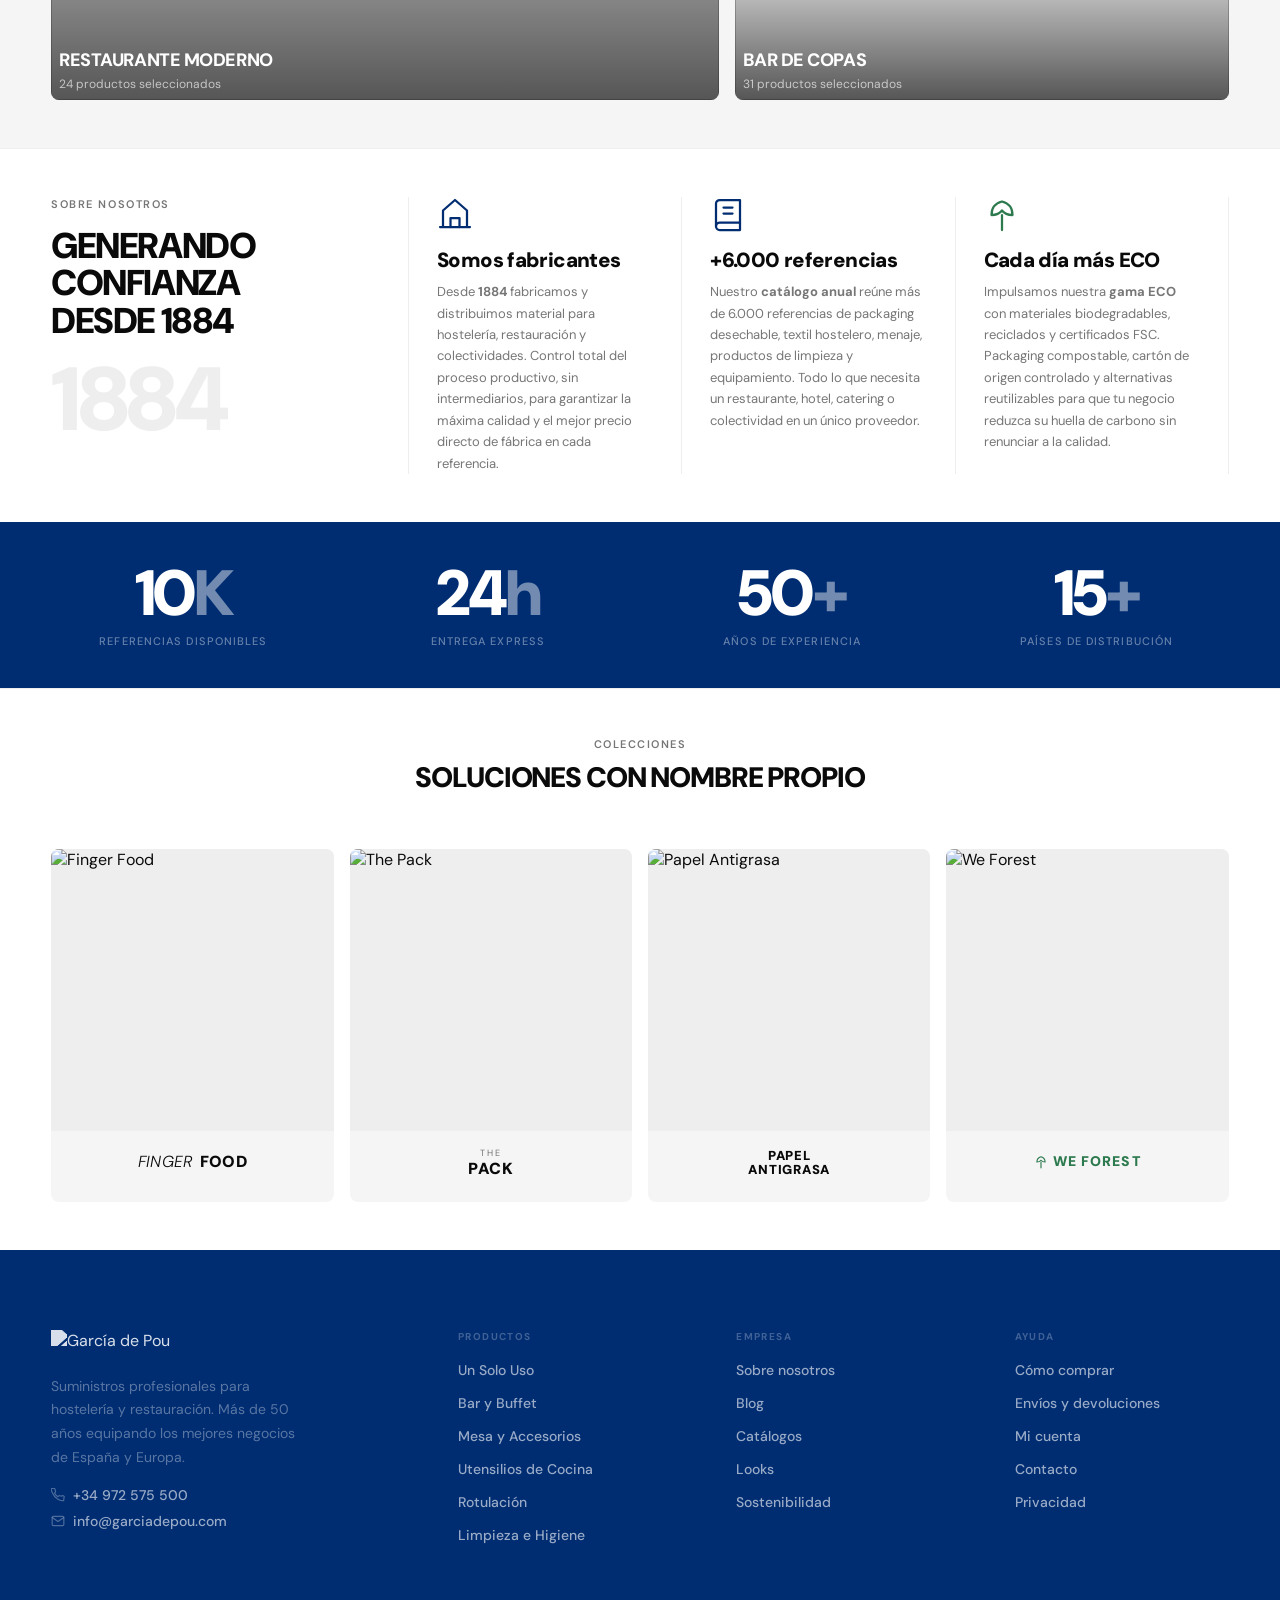
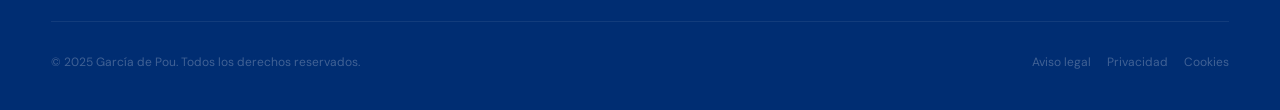
==== commit 375475e5: "Cards: flag badge, dot indicator, new badge image, links to category, PDP image fix - Discount badge" ====
--- a/index.html
+++ b/index.html
@@ -843,27 +843,27 @@
         <a href="#" class="btn btn-outline-blue" data-reveal data-delay="2">Ver todos los looks</a>
       </div>
       <div class="looks-grid" data-reveal="scale">
-        <div class="look-item">
+        <a href="category.html" class="look-item">
           <img src="img/ambient/GDP__DSC5597_1.jpg" alt="" loading="lazy">
           <div class="look-overlay">
             <p class="look-title">Restaurante Moderno</p>
             <p class="look-count">24 productos seleccionados</p>
           </div>
-        </div>
-        <div class="look-item">
+        </a>
+        <a href="category.html" class="look-item">
           <img src="img/ambient/GDP__DSC3006.jpg" alt="" loading="lazy">
           <div class="look-overlay">
             <p class="look-title">Catering Premium</p>
             <p class="look-count">18 productos seleccionados</p>
           </div>
-        </div>
-        <div class="look-item">
+        </a>
+        <a href="category.html" class="look-item">
           <img src="img/ambient/GDP__DSC3227.jpg" alt="" loading="lazy">
           <div class="look-overlay">
             <p class="look-title">Bar de Copas</p>
             <p class="look-count">31 productos seleccionados</p>
           </div>
-        </div>
+        </a>
       </div>
     </div>
     <div class="wrap section-footer-mobile">
@@ -957,7 +957,7 @@
       </div>
       <div class="sectors-grid" data-reveal>
 
-        <a href="#" class="sector-card brand-card">
+        <a href="category.html" class="sector-card brand-card">
           <div class="sector-card-img">
             <img src="img/ambient/GDP__DSC1744_2.jpg" alt="Finger Food" loading="lazy">
             <div class="sector-card-overlay"><span>Ver productos</span></div>
@@ -967,7 +967,7 @@
           </div>
         </a>
 
-        <a href="#" class="sector-card brand-card">
+        <a href="category.html" class="sector-card brand-card">
           <div class="sector-card-img">
             <img src="img/ambient/GDP__DSC3009_M2.jpg" alt="The Pack" loading="lazy">
             <div class="sector-card-overlay"><span>Ver productos</span></div>
@@ -977,7 +977,7 @@
           </div>
         </a>
 
-        <a href="#" class="sector-card brand-card">
+        <a href="category.html" class="sector-card brand-card">
           <div class="sector-card-img">
             <img src="img/ambient/GDP__DSC5560_1_M.jpg" alt="Papel Antigrasa" loading="lazy">
             <div class="sector-card-overlay"><span>Ver productos</span></div>
@@ -987,7 +987,7 @@
           </div>
         </a>
 
-        <a href="#" class="sector-card brand-card">
+        <a href="category.html" class="sector-card brand-card">
           <div class="sector-card-img">
             <img src="img/ambient/GDP__DSC8012.jpg" alt="We Forest" loading="lazy">
             <div class="sector-card-overlay"><span>Ver productos</span></div>
@@ -1077,7 +1077,7 @@
     (function() {
       const offersData = [
         { href:'product.html', img:'img/product/GDP_129.35_C.jpg', alt:'Bandeja de aluminio rectangular',
-          badge:{type:'discount',text:'−25%'}, code:'CODE: 231.08',
+          badge:{type:'discount',text:'−25%'}, dot:true, code:'CODE: 231.08',
           name:'Bandeja Aluminio Rectangular con Tapa 1.000ml Pack 50 uds',
           packQty:'50 uds', packUnit:'0,18 €', packUnitLabel:'/unidad',
           stars:5, ratingCount:18, price:'9,20€', priceOld:'12,30€' },
@@ -1087,7 +1087,7 @@
           packQty:'100 uds', packUnit:'0,09 €', packUnitLabel:'/unidad',
           stars:4, ratingCount:32, price:'8,50€', priceOld:'10,60€' },
         { href:'product.html', img:'img/product/GDP_143.99.jpg', alt:'Bolsa papel kraft con asas',
-          badge:null, code:'CODE: 089.32',
+          badge:null, dot:true, code:'CODE: 089.32',
           brand:'img/thepack.svg',
           personalizable:true,
           name:'Bolsa Papel Kraft Natural con Asas Planas 32x12x28cm',
@@ -1106,7 +1106,7 @@
           packQty:'50 uds', packUnit:'0,26 €', packUnitLabel:'/unidad',
           stars:5, ratingCount:64, price:'12,90€', priceOld:'15,75€' },
         { href:'product.html', img:'img/product/GDP_101.01_C.jpg', alt:'Bandeja kraft con asas',
-          badge:{type:'discount',text:'−15%'}, code:'CODE: 254.72',
+          badge:{type:'discount',text:'−15%'}, dot:true, code:'CODE: 254.72',
           name:'Bandeja Kraft con Asas 44×32 cm Pack 50 uds',
           packQty:'50 uds', packUnit:'0,11 €', packUnitLabel:'/unidad',
           stars:4, ratingCount:29, price:'5,63€', priceOld:'6,62€' }
@@ -1115,7 +1115,7 @@
 
       const bestsellersData = [
         { href:'product.html', img:'img/product/GDP_254.53+54_CPack.jpg', alt:'Recipiente aluminio con tapa',
-          badge:null, code:'CODE: 231.14',
+          badge:null, dot:true, code:'CODE: 231.14',
           personalizable:true,
           name:'Recipiente Aluminio Redondo con Tapa 500ml',
           stars:5, ratingCount:28, price:'7,80€', priceOld:'9,40€',
@@ -1133,7 +1133,7 @@
           stars:4, ratingCount:19, price:'6,50€', priceOld:'7,40€',
           packQty:'50 uds', packUnit:'0,13 €', packUnitLabel:'/unidad' },
         { href:'product.html', img:'img/product/GDP_107.49-P2.jpg', alt:'Mantel papel rollo hostelería',
-          badge:null, code:'CODE: 110.22',
+          badge:null, dot:true, code:'CODE: 110.22',
           name:'Mantel Papel Rollo Blanco 1,20x100m 45g/m²',
           stars:5, ratingCount:12, price:'11,90€', priceOld:null,
           packQty:'6 rollos', packUnit:'1,98 €', packUnitLabel:'/rollo' }
--- a/styles.css
+++ b/styles.css
@@ -1017,13 +1017,22 @@
 .offer-badge--discount {
   background: #E63946;
   color: var(--white);
+  border-radius: 0;
+  left: 0; /* bandera toca el borde — override del left: 8px base */
+  padding: var(--sp-4) 20px var(--sp-4) 10px; /* extra derecha para la muesca */
+  clip-path: polygon(0 0, 100% 0, calc(100% - 12px) 50%, 100% 100%, 0 100%);
 }
 .offer-badge--new {
-  background: #C5E63D;
-  color: #2F4A05;
+  background: none;
+  padding: 0;
+}
+.offer-badge--new img {
+  display: block;
+  height: 36px;
+  width: auto;
 }
 .offer-card-body {
-  padding: var(--sp-16);
+  padding: 0 var(--sp-16) var(--sp-16);
   display: flex;
   flex-direction: column;
   flex: 1;
@@ -1035,6 +1044,18 @@
   letter-spacing: .1em;
   text-transform: uppercase;
   color: var(--g300);
+  display: flex;
+  align-items: center;
+}
+.offer-code--dot::before {
+  content: '';
+  display: inline-block;
+  width: 6px;
+  height: 6px;
+  border-radius: 50%;
+  background: #E63946;
+  margin-right: 5px; /* micro-gap icon/text */
+  flex-shrink: 0;
 }
 .offer-name {
   font-size: var(--fs-lg);
@@ -1416,6 +1437,9 @@
   overflow: hidden;
   cursor: pointer;
   border-radius: var(--radius);
+  display: block;
+  text-decoration: none;
+  color: inherit;
 }
 .looks-grid .look-item:first-child { grid-row: span 2; }
 .look-item img { transition: transform .8s cubic-bezier(.16,1,.3,1); }
@@ -3208,6 +3232,11 @@
   letter-spacing: .04em;
   border-radius: 6px;
 }
+.drawer-badge-new {
+  height: 16px;
+  width: auto;
+  vertical-align: middle;
+}
 
 .drawer-footer {
   margin-top: var(--sp-32);
@@ -3320,6 +3349,8 @@
 }
 
 .pdp-main-img {
+  grid-column: 2;
+  grid-row: 1; /* explícito para que .pdp-img-nav pueda solaparse en la misma celda */
   aspect-ratio: 1;
   background: var(--g50);
   position: relative;
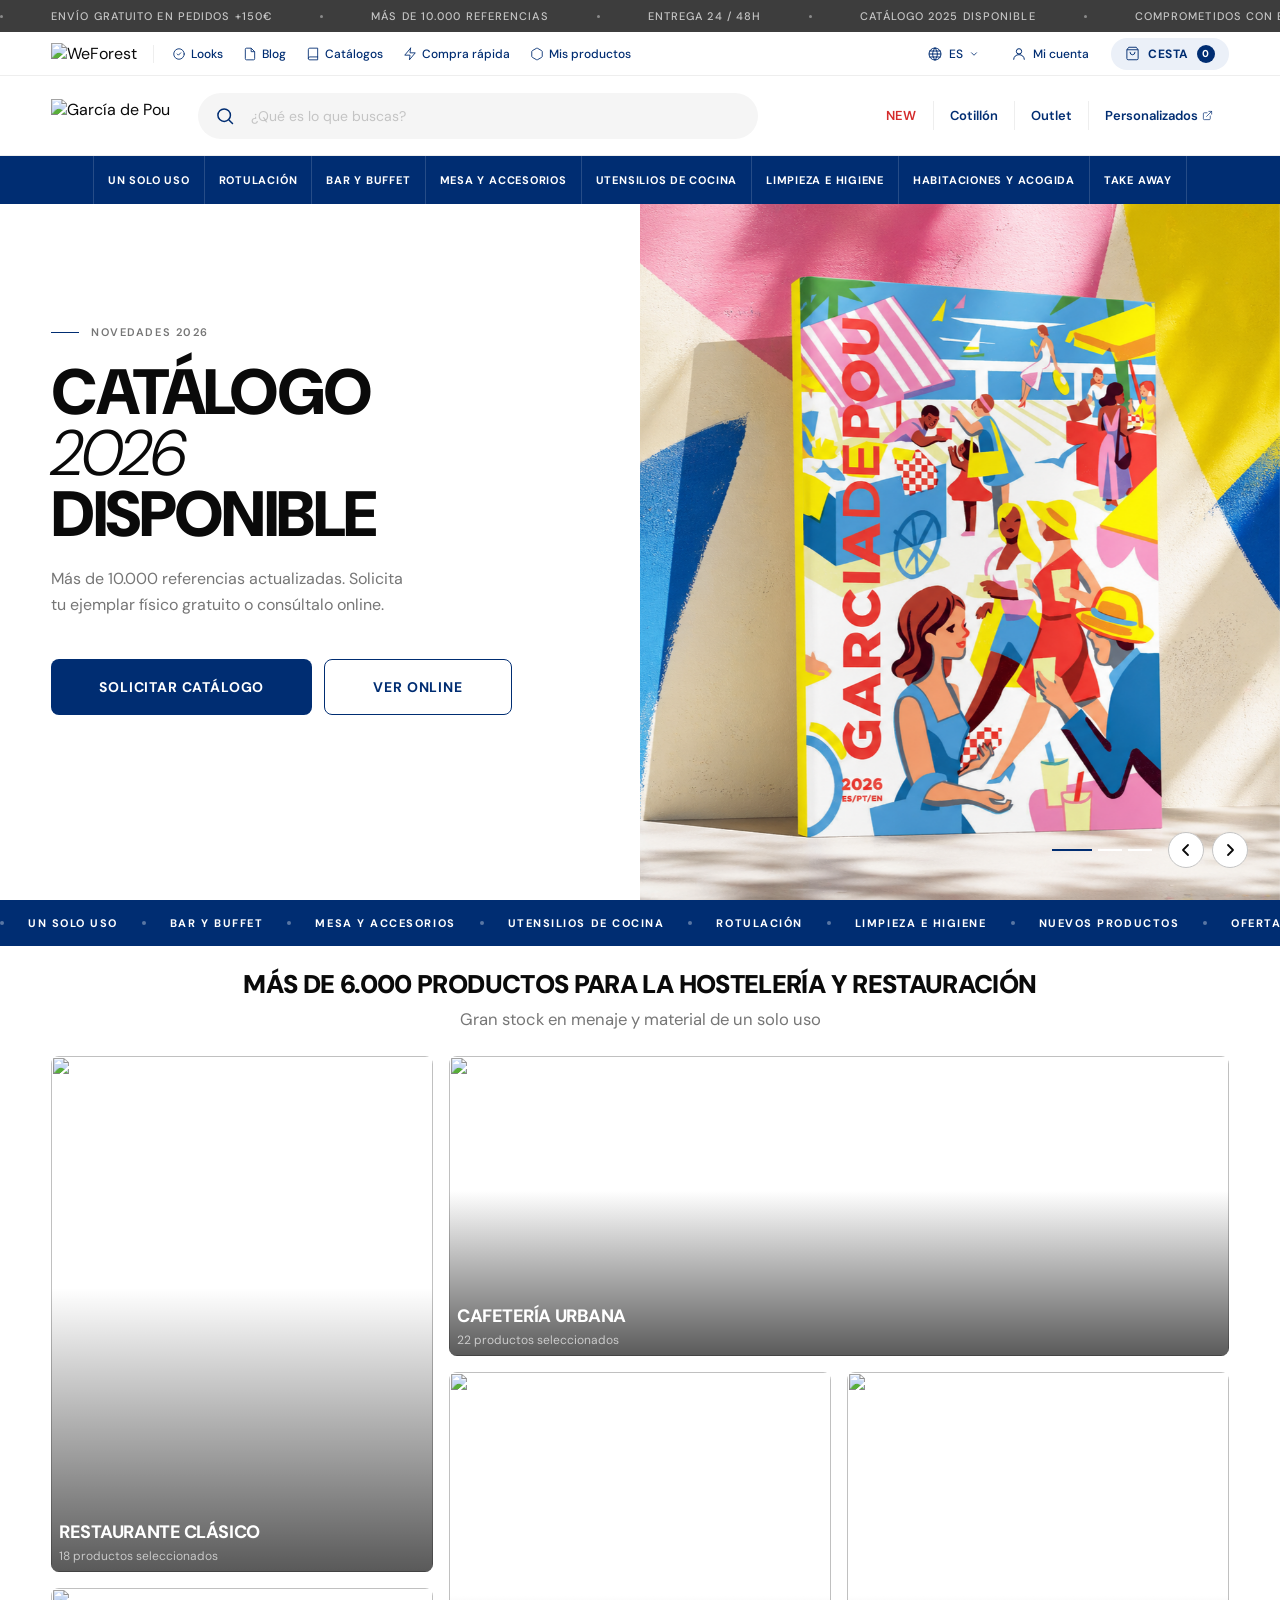
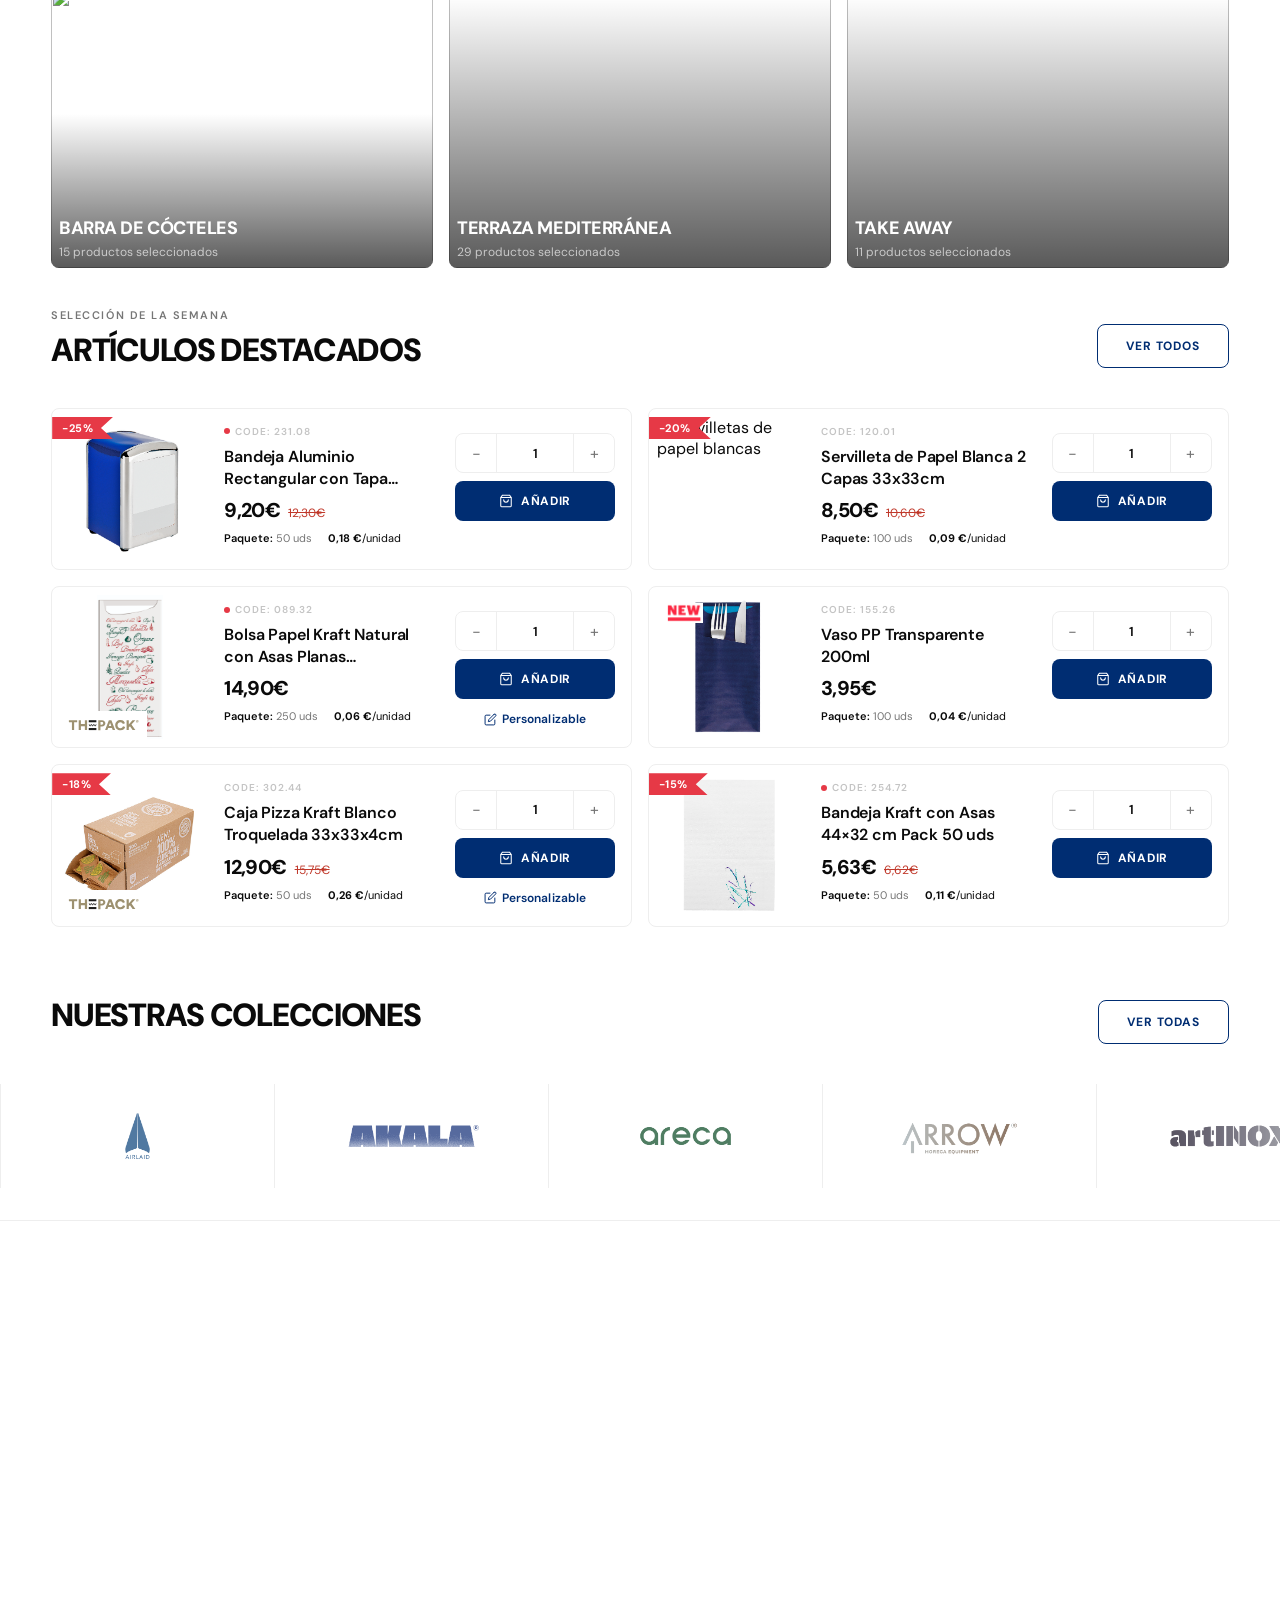
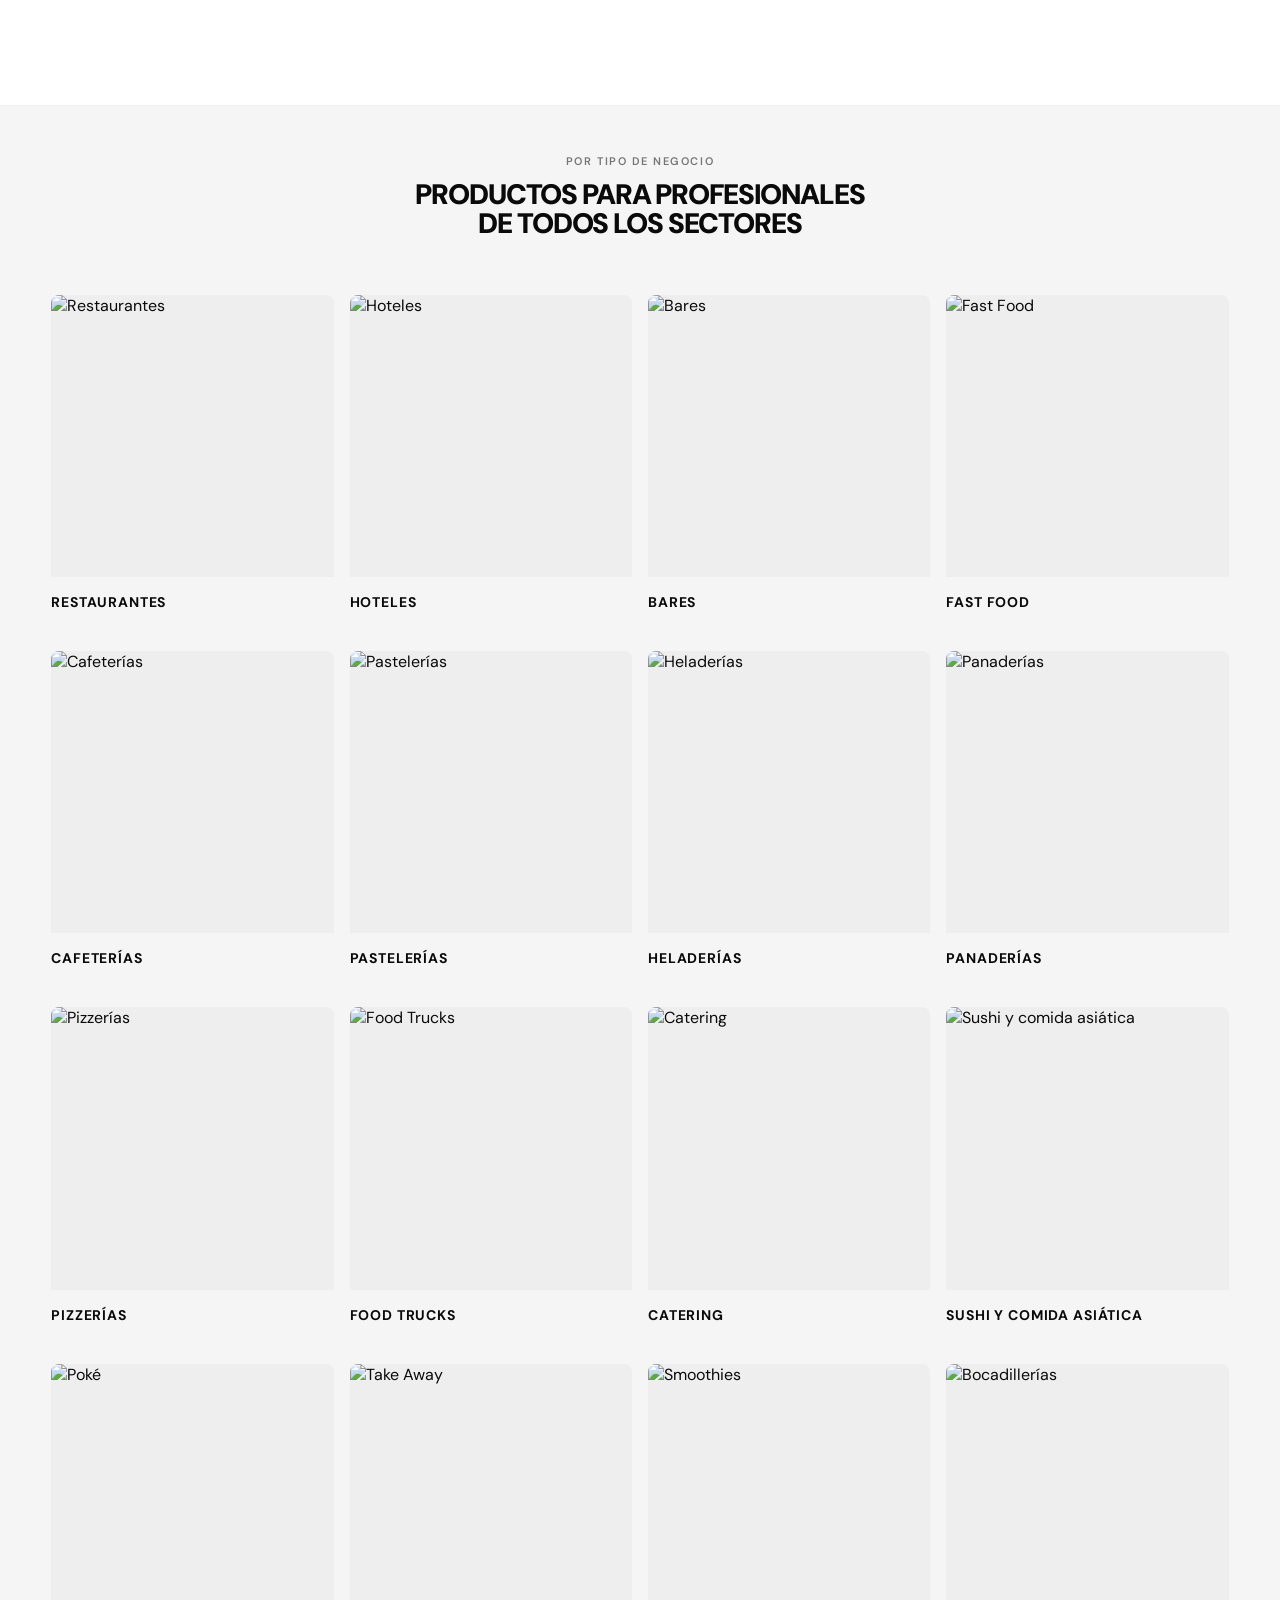
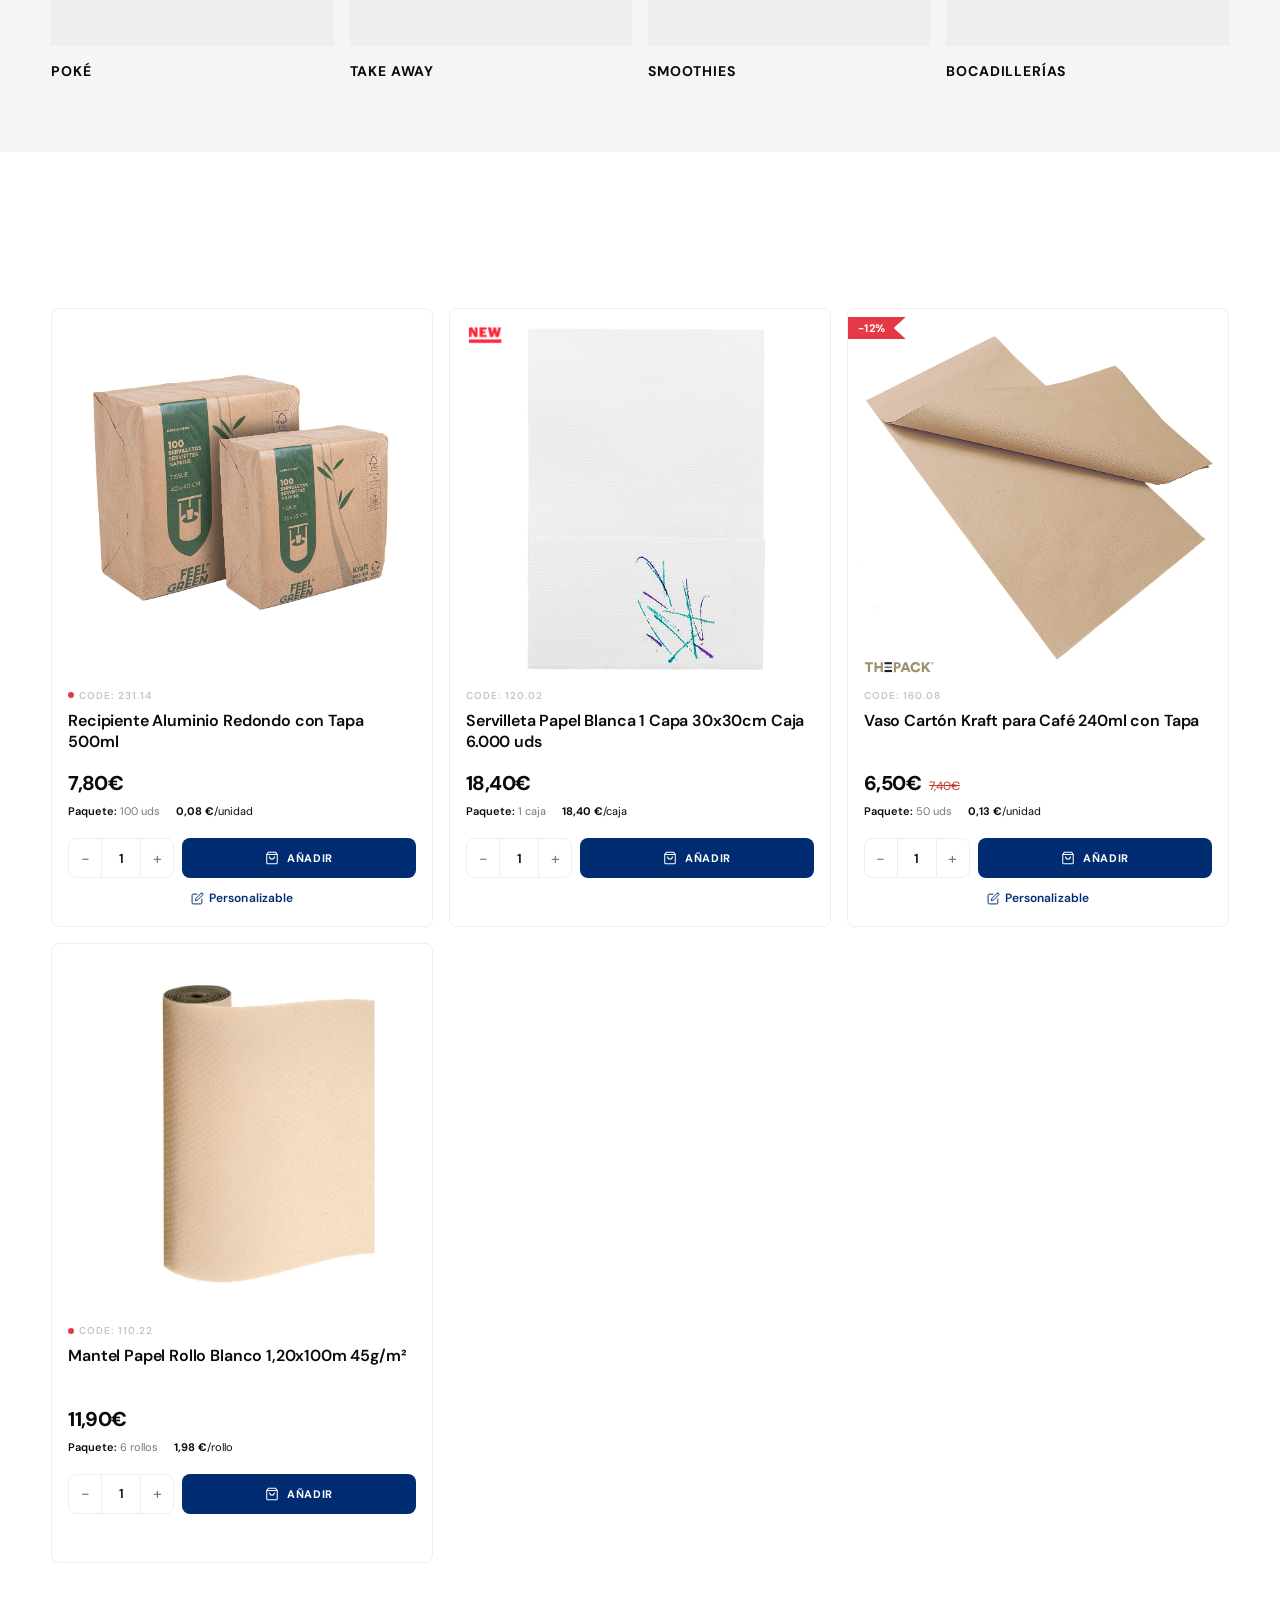
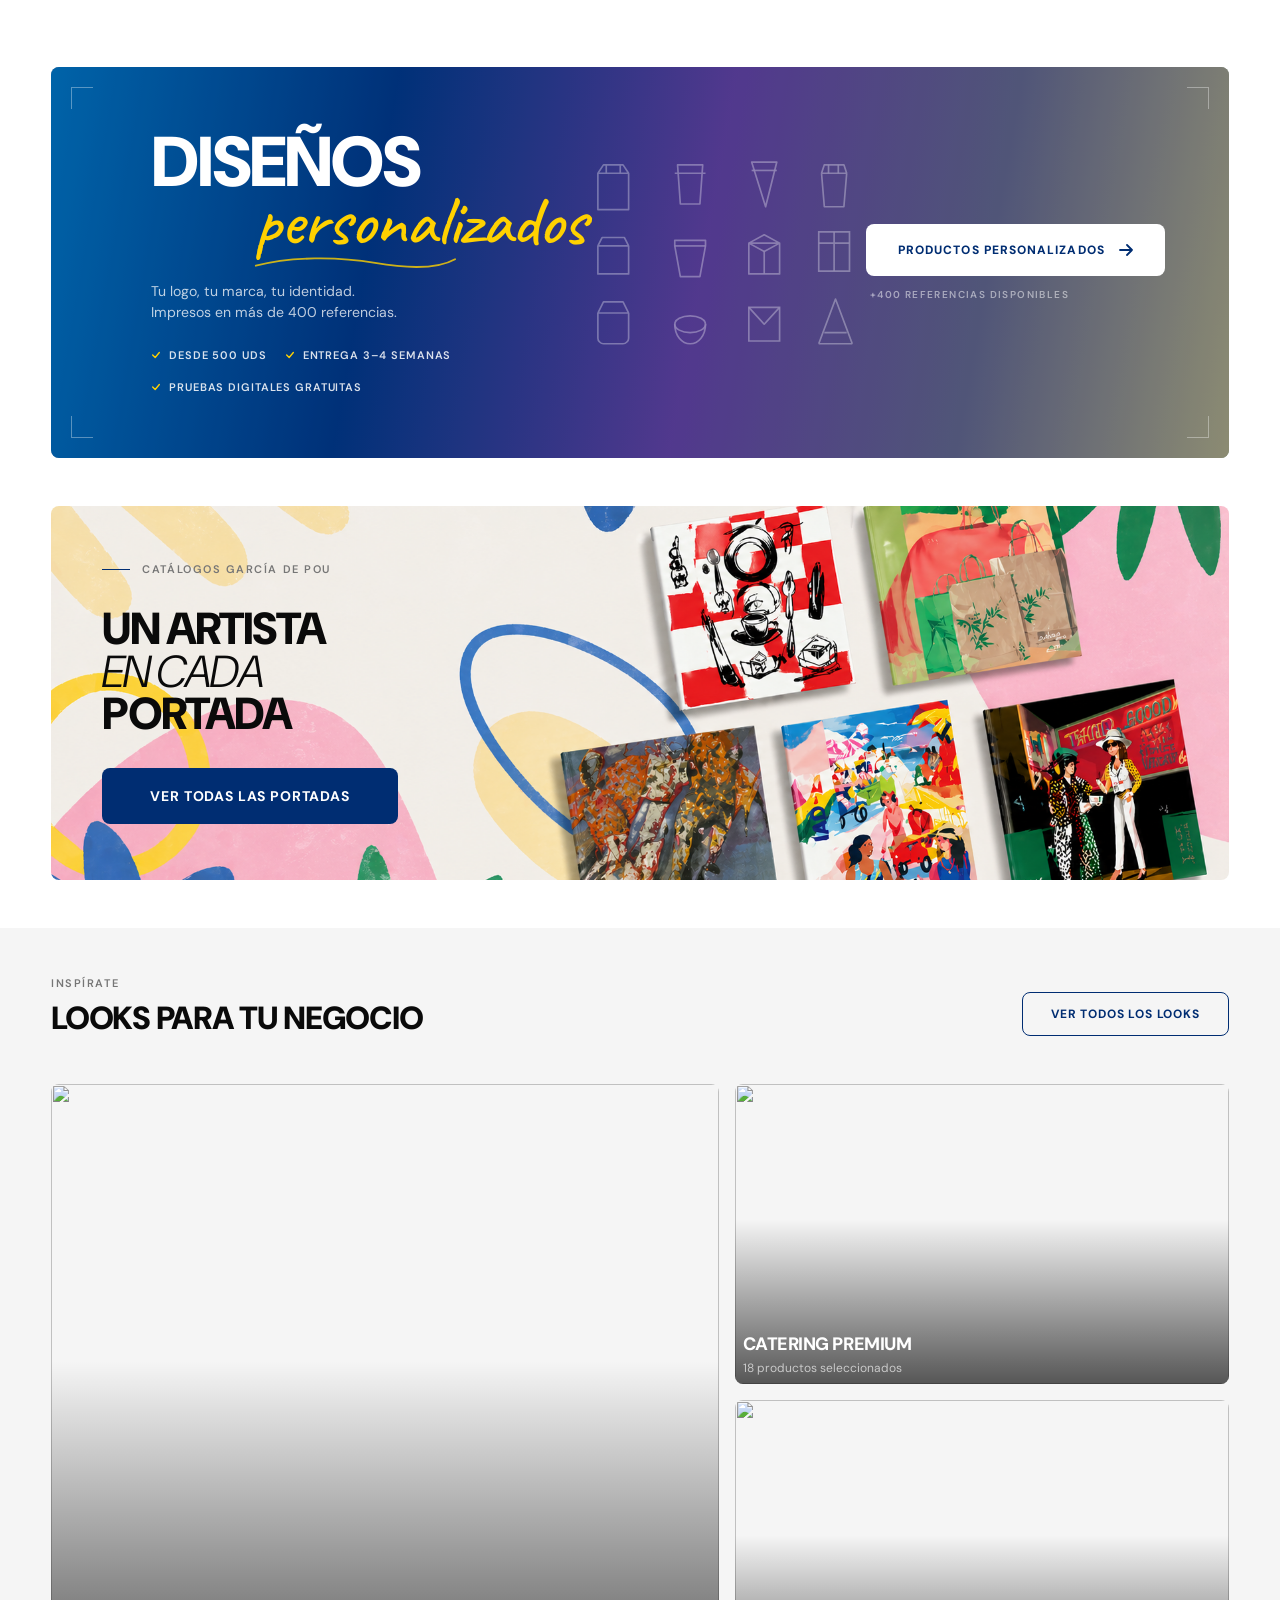
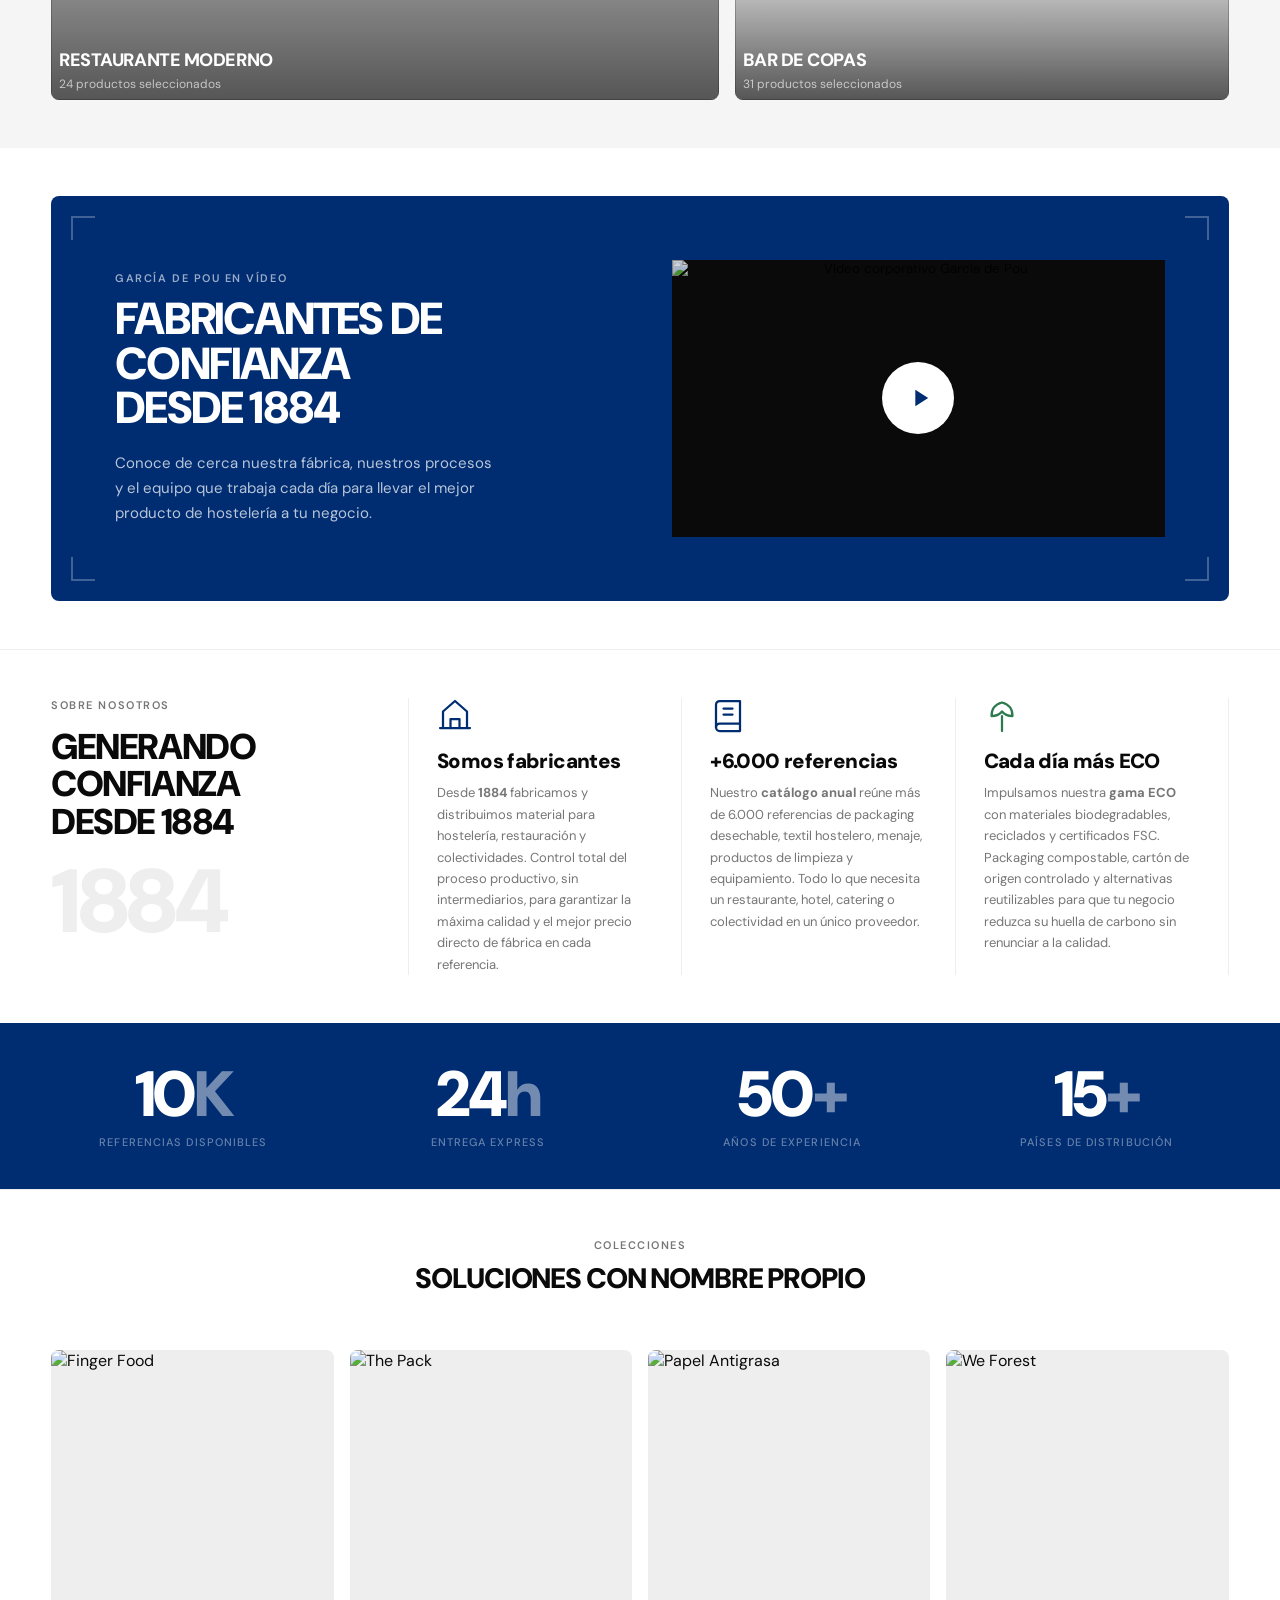
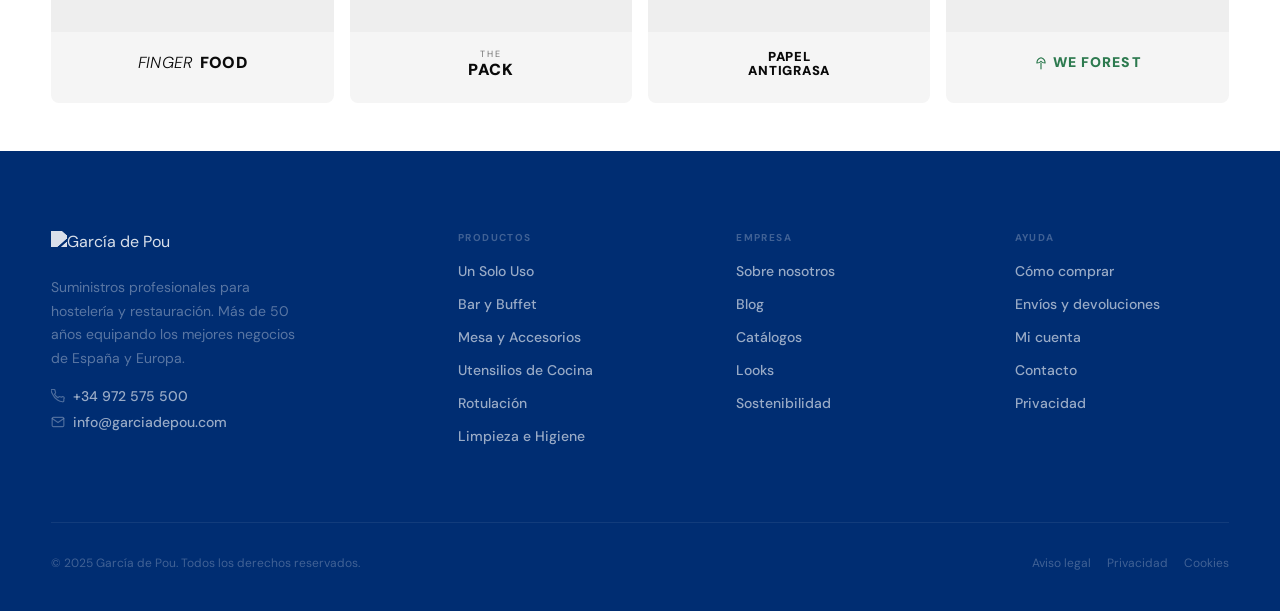
==== commit d00929f7: "Home: add corporate video module with YouTube lightbox Section with blue background between Looks an" ====
--- a/index.html
+++ b/index.html
@@ -872,6 +872,34 @@
   </section>
 
   <!-- ════════════════════════════════════════
+       VIDEO CORPORATIVO
+  ════════════════════════════════════════ -->
+  <section class="video-module" id="video-module" data-reveal>
+    <div class="wrap">
+      <div class="video-module-inner">
+        <span class="video-corner tl"></span>
+        <span class="video-corner tr"></span>
+        <span class="video-corner bl"></span>
+        <span class="video-corner br"></span>
+
+        <div class="video-module-copy">
+          <p class="label video-module-label">García de Pou en vídeo</p>
+          <h2 class="video-module-title">Fabricantes de confianza<br>desde 1884</h2>
+          <p class="video-module-desc">Conoce de cerca nuestra fábrica, nuestros procesos y el equipo que trabaja cada día para llevar el mejor producto de hostelería a tu negocio.</p>
+        </div>
+
+        <button class="video-module-thumb" id="videoThumbBtn" aria-label="Reproducir vídeo corporativo García de Pou">
+          <img src="https://img.youtube.com/vi/u1NAW3iLbNM/maxresdefault.jpg" alt="Vídeo corporativo García de Pou" loading="lazy">
+          <span class="video-play-btn" aria-hidden="true">
+            <svg viewBox="0 0 24 24" fill="currentColor"><path d="M8 5v14l11-7z"/></svg>
+          </span>
+        </button>
+
+      </div>
+    </div>
+  </section>
+
+  <!-- ════════════════════════════════════════
        TRUST — Generando confianza desde 1884
   ════════════════════════════════════════ -->
   <section class="trust" id="trust">
@@ -1013,6 +1041,21 @@
   <!-- ════════════════════════════════════════
        SCRIPTS
   ════════════════════════════════════════ -->
+
+  <!-- Video lightbox -->
+  <div class="video-lightbox" id="videoLightbox" role="dialog" aria-modal="true" aria-label="Vídeo corporativo García de Pou" hidden>
+    <div class="video-lightbox-backdrop" id="videoBackdrop"></div>
+    <div class="video-lightbox-content">
+      <button class="video-lightbox-close" id="videoClose" aria-label="Cerrar vídeo">
+        <svg viewBox="0 0 24 24" fill="none" stroke="currentColor" stroke-width="2" stroke-linecap="round">
+          <line x1="18" y1="6" x2="6" y2="18"/><line x1="6" y1="6" x2="18" y2="18"/>
+        </svg>
+      </button>
+      <div class="video-lightbox-frame">
+        <iframe id="videoIframe" src="" title="Vídeo corporativo García de Pou" allow="autoplay; encrypted-media; fullscreen" allowfullscreen></iframe>
+      </div>
+    </div>
+  </div>
 
   <!-- Swiper -->
   <script src="https://cdn.jsdelivr.net/npm/swiper@11/swiper-bundle.min.js"></script>
@@ -1344,6 +1387,40 @@
       });
     })();
 
+    /* ─── VIDEO LIGHTBOX ──────────────────── */
+    (function() {
+      const thumbBtn  = document.getElementById('videoThumbBtn');
+      const lightbox  = document.getElementById('videoLightbox');
+      const iframe    = document.getElementById('videoIframe');
+      const backdrop  = document.getElementById('videoBackdrop');
+      const closeBtn  = document.getElementById('videoClose');
+      if (!thumbBtn || !lightbox) return;
+      const YT_SRC = 'https://www.youtube.com/embed/u1NAW3iLbNM?autoplay=1&rel=0';
+
+      function openLightbox() {
+        iframe.src = YT_SRC;
+        lightbox.hidden = false;
+        requestAnimationFrame(() => lightbox.classList.add('is-open'));
+        document.body.style.overflow = 'hidden';
+      }
+      function closeLightbox() {
+        lightbox.classList.remove('is-open');
+        lightbox.addEventListener('transitionend', function once() {
+          lightbox.hidden = true;
+          iframe.src = '';
+          document.body.style.overflow = '';
+          lightbox.removeEventListener('transitionend', once);
+        }, { once: true });
+      }
+      thumbBtn.addEventListener('click', openLightbox);
+      closeBtn.addEventListener('click', closeLightbox);
+      backdrop.addEventListener('click', closeLightbox);
+      document.addEventListener('keydown', function(e) {
+        if (e.key === 'Escape' && lightbox.classList.contains('is-open')) closeLightbox();
+      });
+    })();
+
   </script>
+
 </body>
 </html>
--- a/styles.css
+++ b/styles.css
@@ -2041,6 +2041,165 @@
 }
 
 /* ═══════════════════════════════════════════
+   VIDEO CORPORATIVO
+═══════════════════════════════════════════ */
+.video-module { padding: var(--sp-48) 0; }
+.video-module-inner {
+  position: relative;
+  background: var(--blue);
+  display: grid;
+  grid-template-columns: 1fr 1fr;
+  align-items: center;
+  gap: var(--sp-64);
+  padding: var(--sp-64);
+  overflow: hidden;
+  border-radius: var(--radius);
+}
+.video-corner {
+  position: absolute;
+  width: 24px;
+  height: 24px;
+  border: 2px solid rgba(255,255,255,.25);
+  pointer-events: none;
+}
+.video-corner.tl { top: 20px; left: 20px; border-right: none; border-bottom: none; }
+.video-corner.tr { top: 20px; right: 20px; border-left: none; border-bottom: none; }
+.video-corner.bl { bottom: 20px; left: 20px; border-right: none; border-top: none; }
+.video-corner.br { bottom: 20px; right: 20px; border-left: none; border-top: none; }
+.video-module-label { color: rgba(255,255,255,.6); }
+.video-module-title {
+  font-size: clamp(28px, 3.5vw, 48px);
+  font-weight: 900;
+  text-transform: uppercase;
+  letter-spacing: -.04em;
+  color: var(--white);
+  line-height: 1;
+  margin: var(--sp-12) 0 var(--sp-20);
+}
+.video-module-desc {
+  font-size: 15px;
+  line-height: 1.65;
+  color: rgba(255,255,255,.72);
+  max-width: 380px;
+}
+.video-module-thumb {
+  position: relative;
+  display: block;
+  aspect-ratio: 16/9;
+  width: 100%;
+  border: none;
+  padding: 0;
+  cursor: pointer;
+  overflow: hidden;
+  background: var(--black);
+}
+.video-module-thumb img {
+  display: block;
+  width: 100%;
+  height: 100%;
+  object-fit: cover;
+  opacity: .82;
+  transition: transform .6s cubic-bezier(.16,1,.3,1), opacity .3s;
+}
+.video-module-thumb:hover img { transform: scale(1.04); opacity: .65; }
+.video-play-btn {
+  position: absolute;
+  top: 50%;
+  left: 50%;
+  transform: translate(-50%, -50%);
+  width: 72px;
+  height: 72px;
+  border-radius: 50%;
+  background: var(--white);
+  color: var(--blue);
+  display: flex;
+  align-items: center;
+  justify-content: center;
+  pointer-events: none;
+  transition: transform .3s cubic-bezier(.16,1,.3,1), background .2s, color .2s;
+}
+.video-play-btn svg { width: 28px; height: 28px; margin-left: 4px; /* optical centering */ }
+.video-module-thumb:hover .video-play-btn {
+  transform: translate(-50%, -50%) scale(1.12);
+  background: var(--yellow);
+  color: var(--black);
+}
+
+/* Lightbox */
+.video-lightbox {
+  position: fixed;
+  inset: 0;
+  z-index: 2000;
+  display: flex;
+  align-items: center;
+  justify-content: center;
+  opacity: 0;
+  pointer-events: none;
+  transition: opacity .25s;
+}
+.video-lightbox.is-open { opacity: 1; pointer-events: auto; }
+.video-lightbox-backdrop {
+  position: absolute;
+  inset: 0;
+  background: rgba(0,0,0,.88);
+  cursor: pointer;
+}
+.video-lightbox-content {
+  position: relative;
+  width: min(960px, 90vw);
+  z-index: 1;
+}
+.video-lightbox-frame {
+  position: relative;
+  aspect-ratio: 16/9;
+  width: 100%;
+  background: var(--black);
+}
+.video-lightbox-frame iframe {
+  position: absolute;
+  inset: 0;
+  width: 100%;
+  height: 100%;
+  border: none;
+  display: block;
+}
+.video-lightbox-close {
+  position: absolute;
+  top: -48px;
+  right: 0;
+  width: 40px;
+  height: 40px;
+  border: none;
+  background: rgba(255,255,255,.12);
+  color: var(--white);
+  border-radius: 50%;
+  display: flex;
+  align-items: center;
+  justify-content: center;
+  cursor: pointer;
+  transition: background .2s;
+}
+.video-lightbox-close:hover { background: rgba(255,255,255,.24); }
+.video-lightbox-close svg { width: 18px; height: 18px; }
+
+/* VIDEO — responsive */
+@media (max-width: 900px) {
+  .video-module-inner {
+    grid-template-columns: 1fr;
+    gap: var(--sp-40);
+    padding: 56px var(--sp-32);
+  }
+  .video-module-desc { max-width: none; }
+}
+@media (max-width: 600px) {
+  .video-module-inner { padding: var(--sp-48) var(--sp-24); }
+  .video-play-btn { width: 56px; height: 56px; }
+  .video-play-btn svg { width: 22px; height: 22px; }
+  .video-lightbox-content { width: 95vw; }
+  .video-lightbox-close { top: -44px; }
+}
+
+/* ═══════════════════════════════════════════
    TWEAKS — panel flotante
 ═══════════════════════════════════════════ */
 #tweaks-panel {
@@ -3294,7 +3453,7 @@
 /* ── Gallery (left) ── */
 .pdp-gallery {
   display: grid;
-  grid-template-columns: 88px 1fr;
+  grid-template-columns: 44px 1fr;
   gap: var(--sp-16);
   position: sticky;
   top: 80px;
@@ -3305,8 +3464,8 @@
   gap: var(--sp-8);
 }
 .pdp-thumb {
-  width: 88px;
-  height: 88px;
+  width: 44px;
+  height: 44px;
   background: var(--g50);
   border: 1.5px solid var(--g100);
   padding: 6px;
@@ -3348,9 +3507,12 @@
   color: var(--white);
 }
 
+.pdp-main-wrap {
+  grid-column: 2;
+  grid-row: 1;
+  position: relative; /* contiene las flechas en absoluto */
+}
 .pdp-main-img {
-  grid-column: 2;
-  grid-row: 1; /* explícito para que .pdp-img-nav pueda solaparse en la misma celda */
   aspect-ratio: 1;
   background: var(--g50);
   position: relative;
@@ -3382,19 +3544,15 @@
 .pdp-img-btn:hover { background: var(--blue); color: var(--white); }
 .pdp-img-btn--save { top: 16px; right: 16px; }
 .pdp-img-nav {
-  grid-column: 2;
-  grid-row: 1;
-  align-self: end;
-  justify-self: start;
+  position: absolute;
+  bottom: var(--sp-16);
+  left: var(--sp-16);
   z-index: 2;
   display: flex;
   gap: var(--sp-8);
-  padding: 0 0 var(--sp-16) var(--sp-16);
-  pointer-events: none;
 }
 .pdp-img-nav .pdp-img-btn {
-  position: static; /* override base position:absolute — here flex handles layout */
-  pointer-events: all;
+  position: static; /* override base position:absolute — inside flex container */
 }
 
 /* ── Info (right) ── */
@@ -3604,8 +3762,7 @@
 /* ── PDP Responsive ── */
 @media (max-width: 1100px) {
   .pdp-layout { gap: var(--sp-40); }
-  .pdp-gallery { grid-template-columns: 72px 1fr; }
-  .pdp-thumb { width: 72px; height: 72px; }
+  .pdp-gallery { grid-template-columns: 44px 1fr; }
 }
 @media (max-width: 900px) {
   .pdp-layout { grid-template-columns: 1fr; gap: var(--sp-32); }
@@ -3636,7 +3793,7 @@
     min-width: 0;
   }
   .pdp-thumbs::-webkit-scrollbar { display: none; }
-  .pdp-thumb { width: 72px; min-width: 72px; height: 72px; flex-shrink: 0; }
+  .pdp-thumb { width: 44px; min-width: 44px; height: 44px; flex-shrink: 0; }
 }
 @media (max-width: 600px) {
   .pdp-shipping { flex-direction: column; align-items: flex-start; gap: var(--sp-12); }
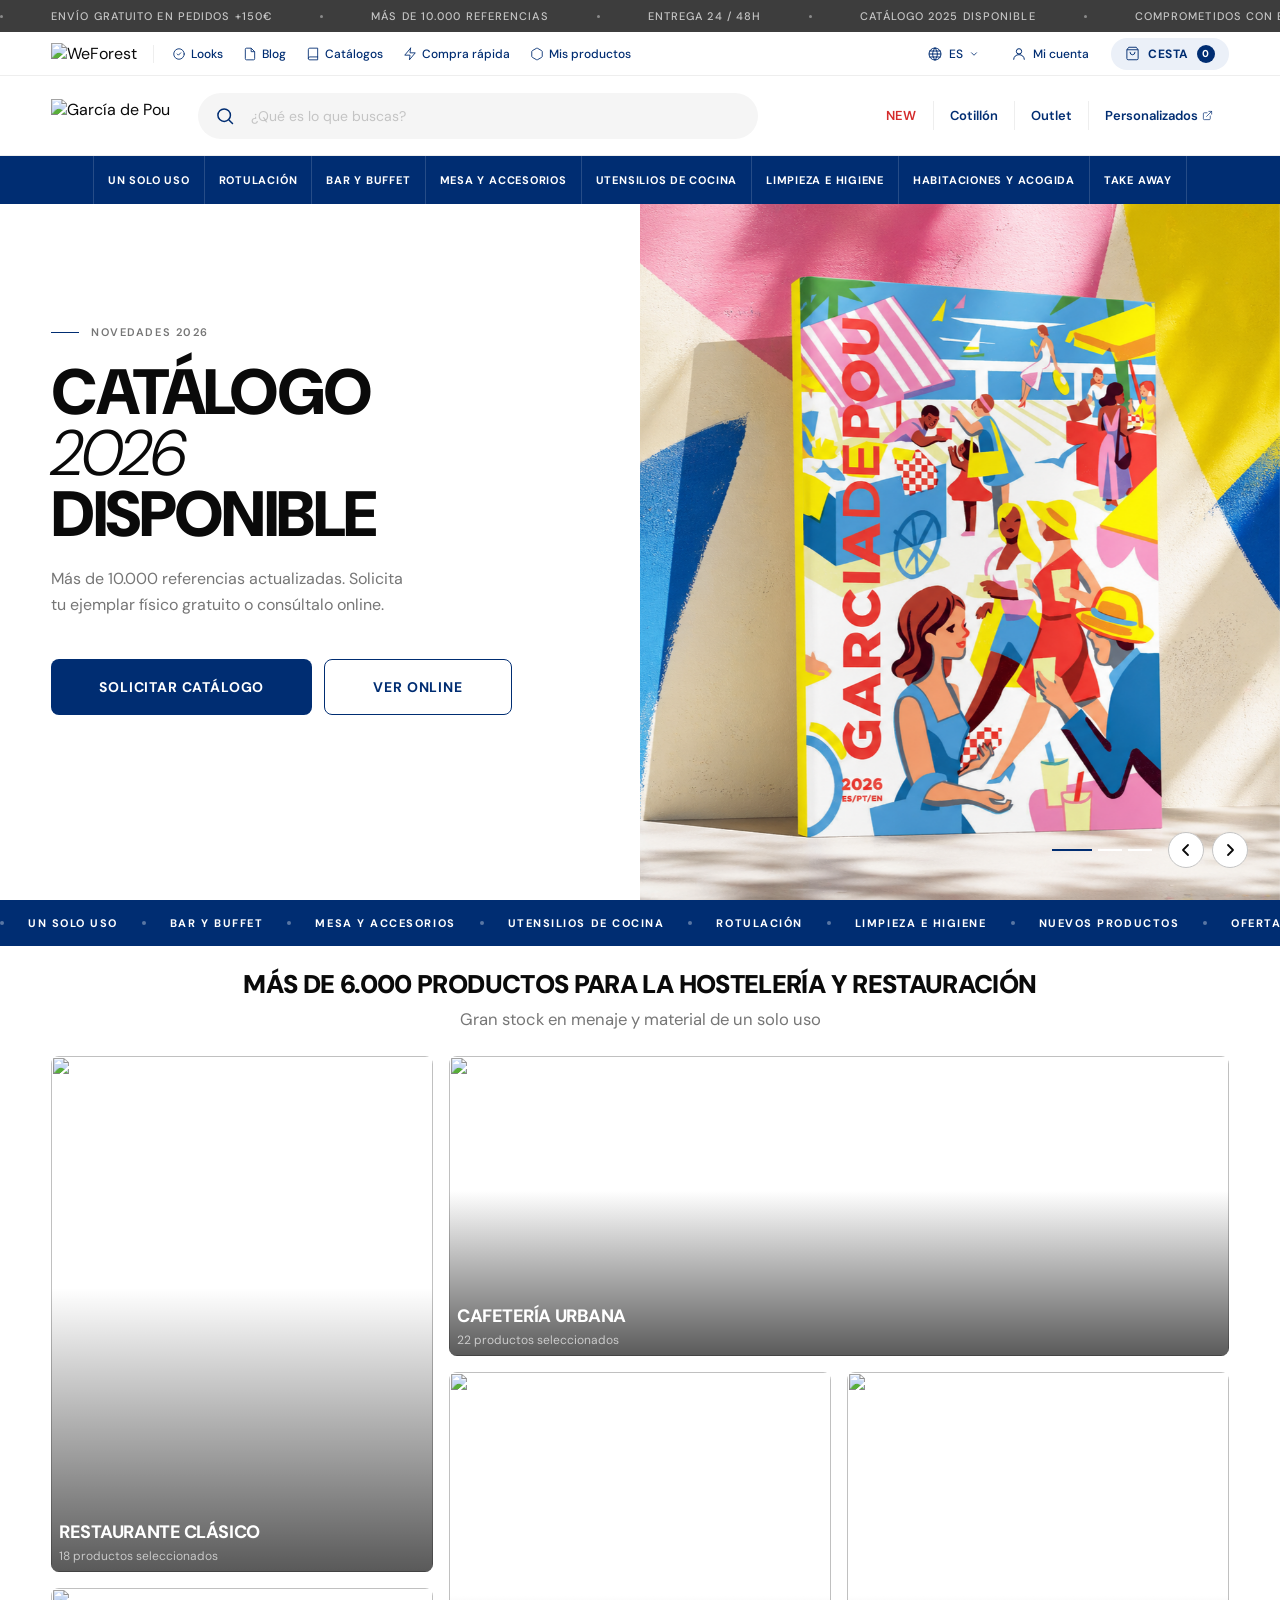
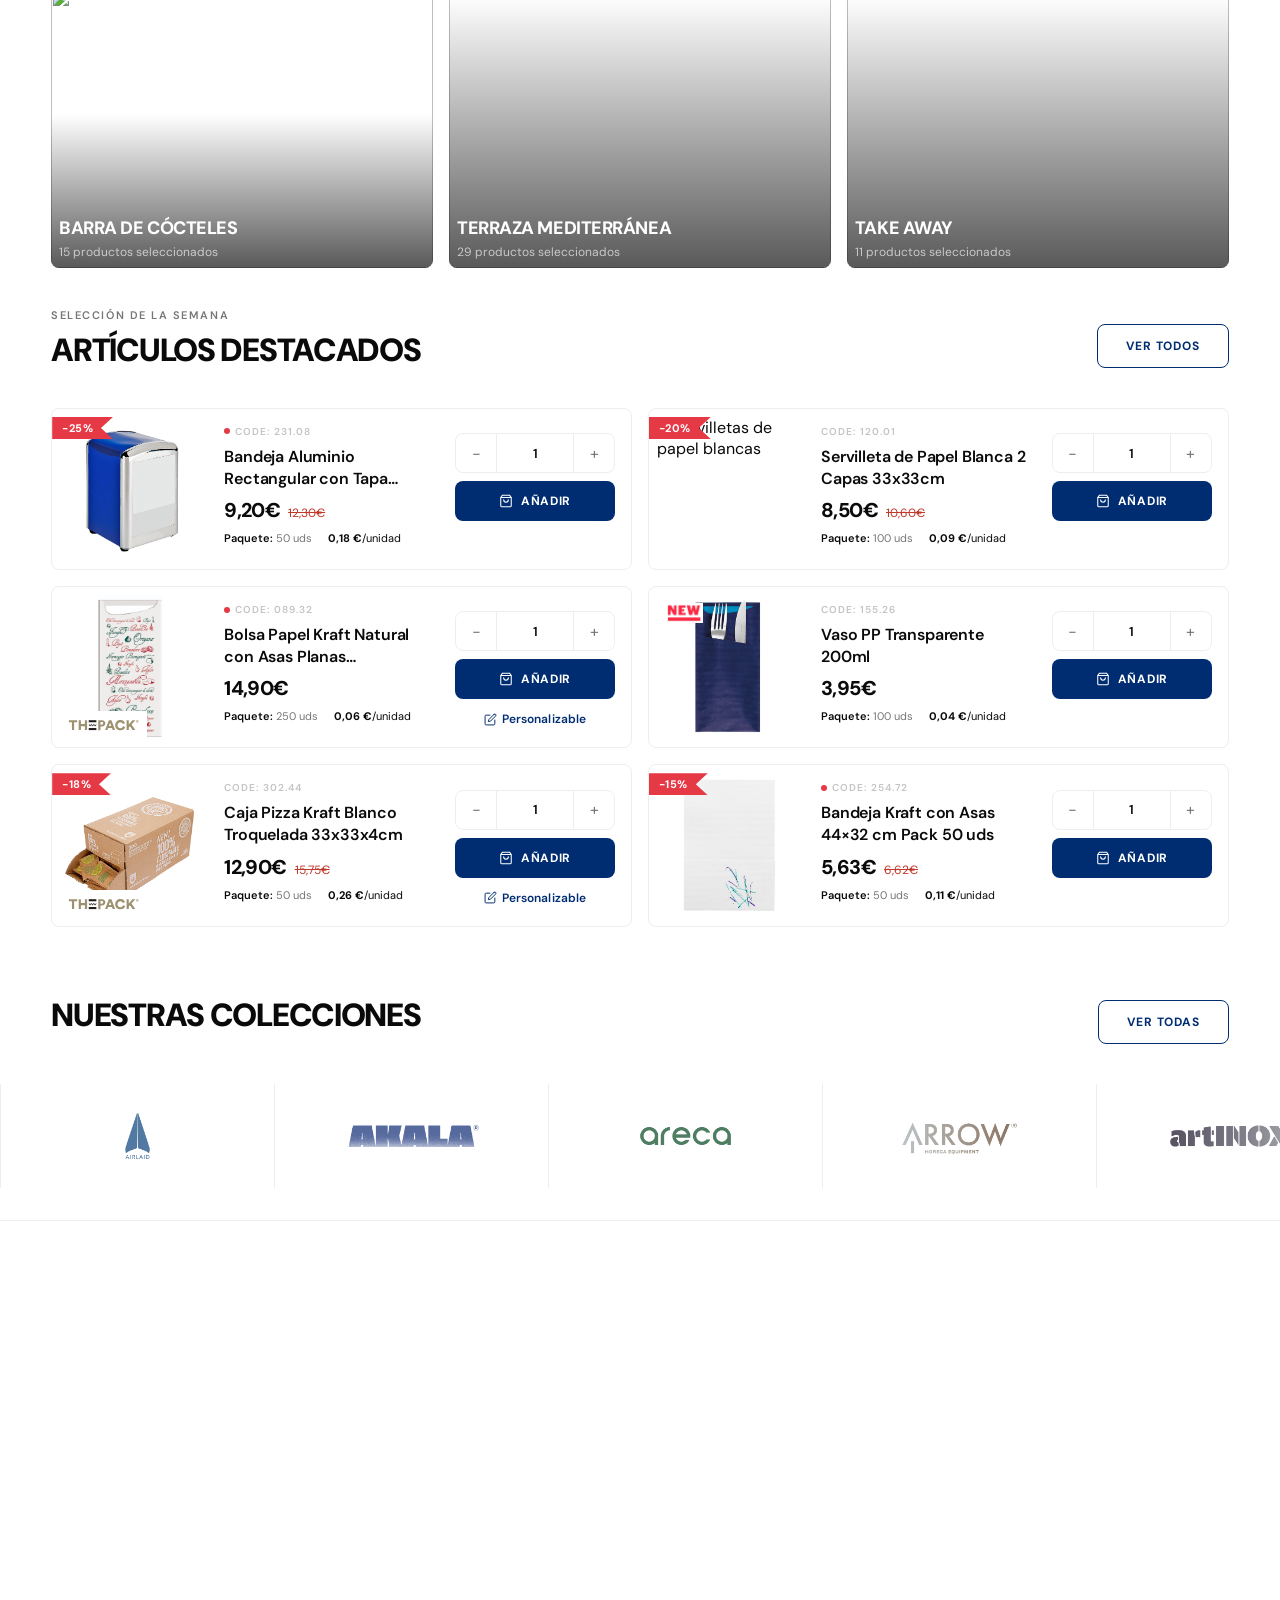
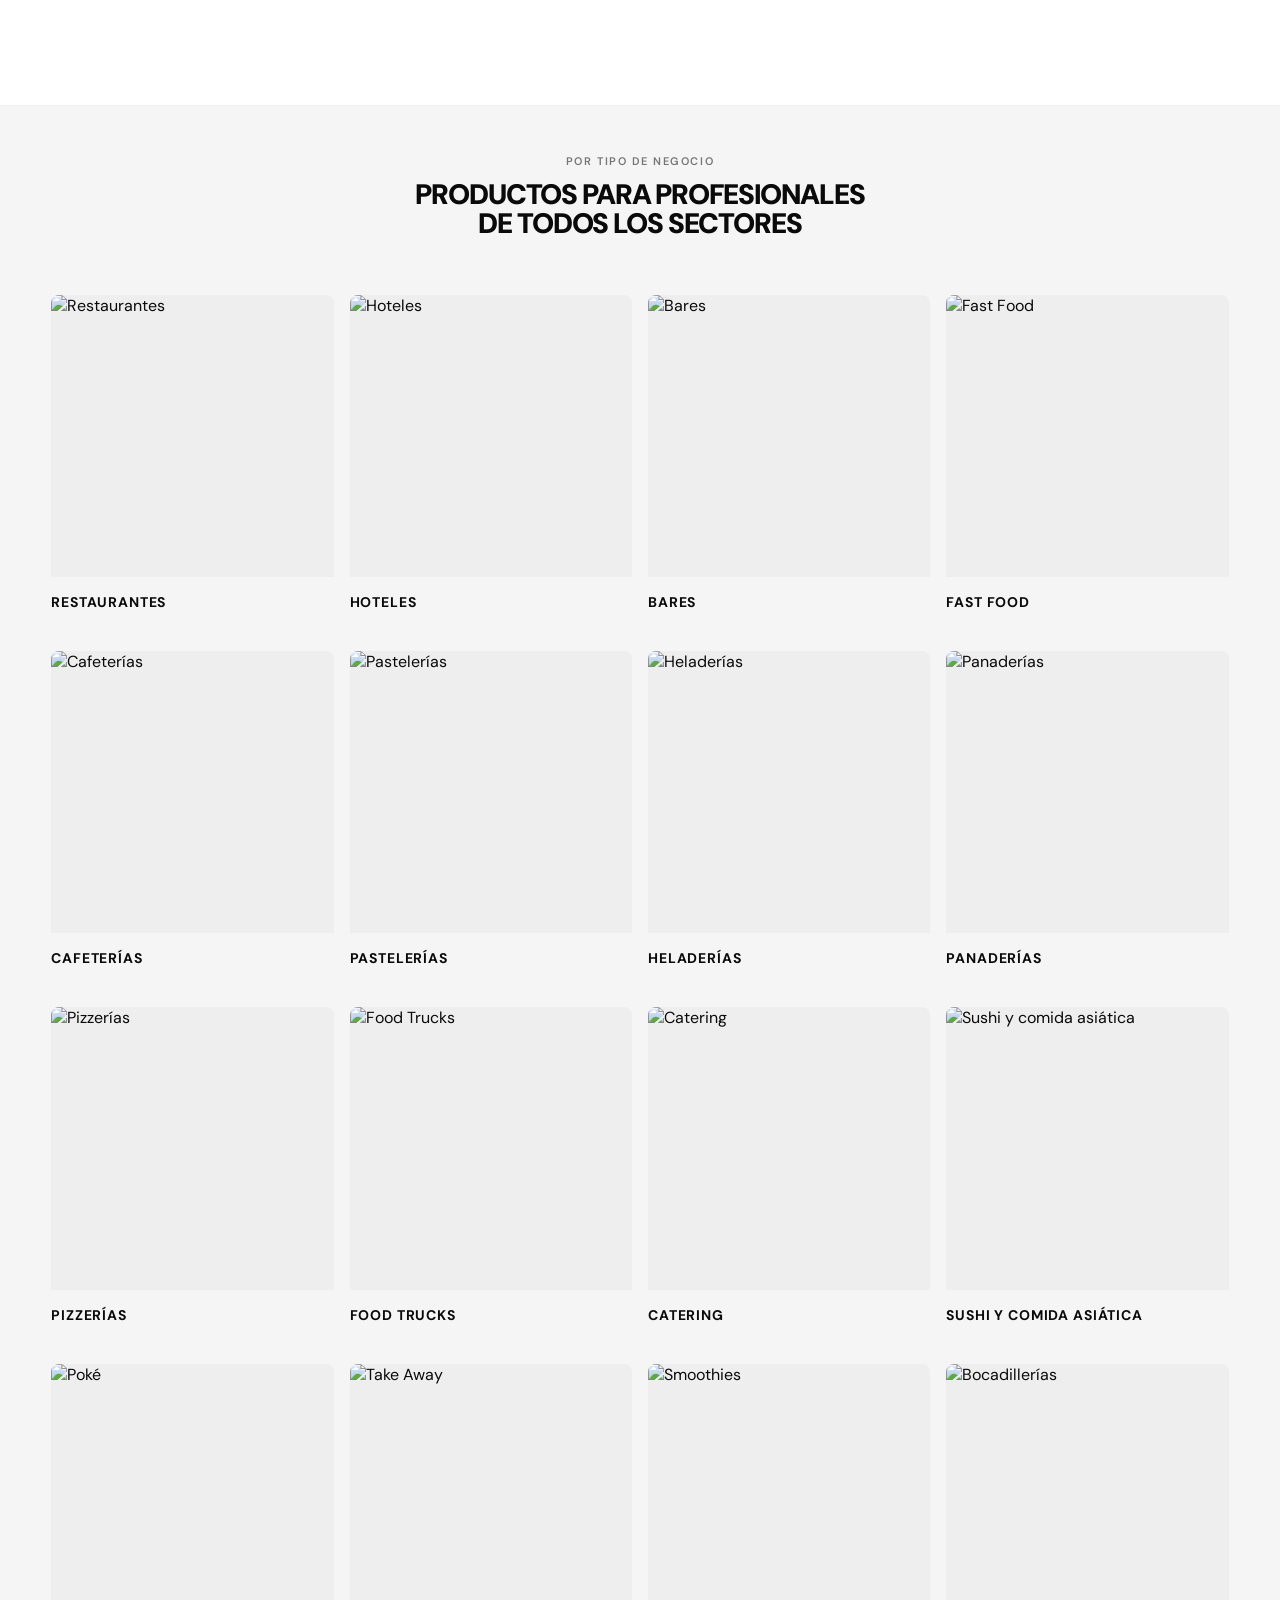
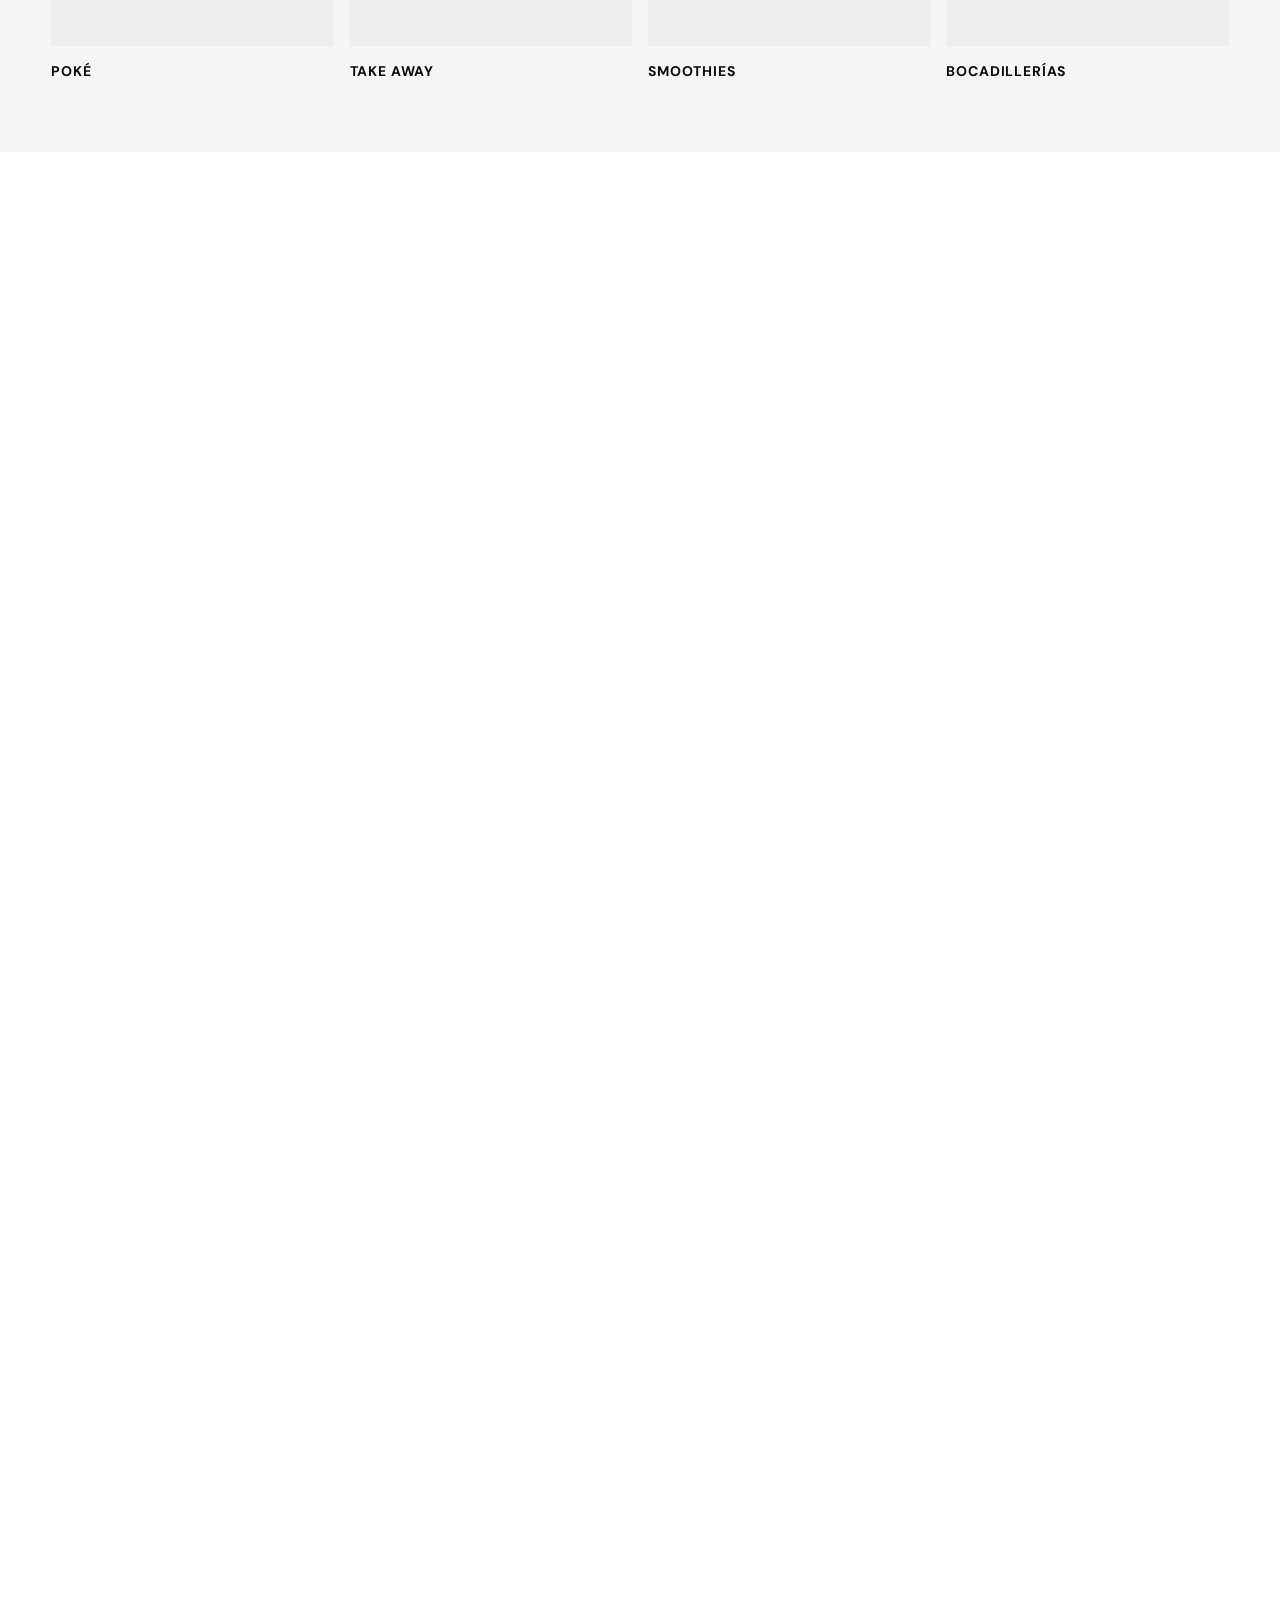
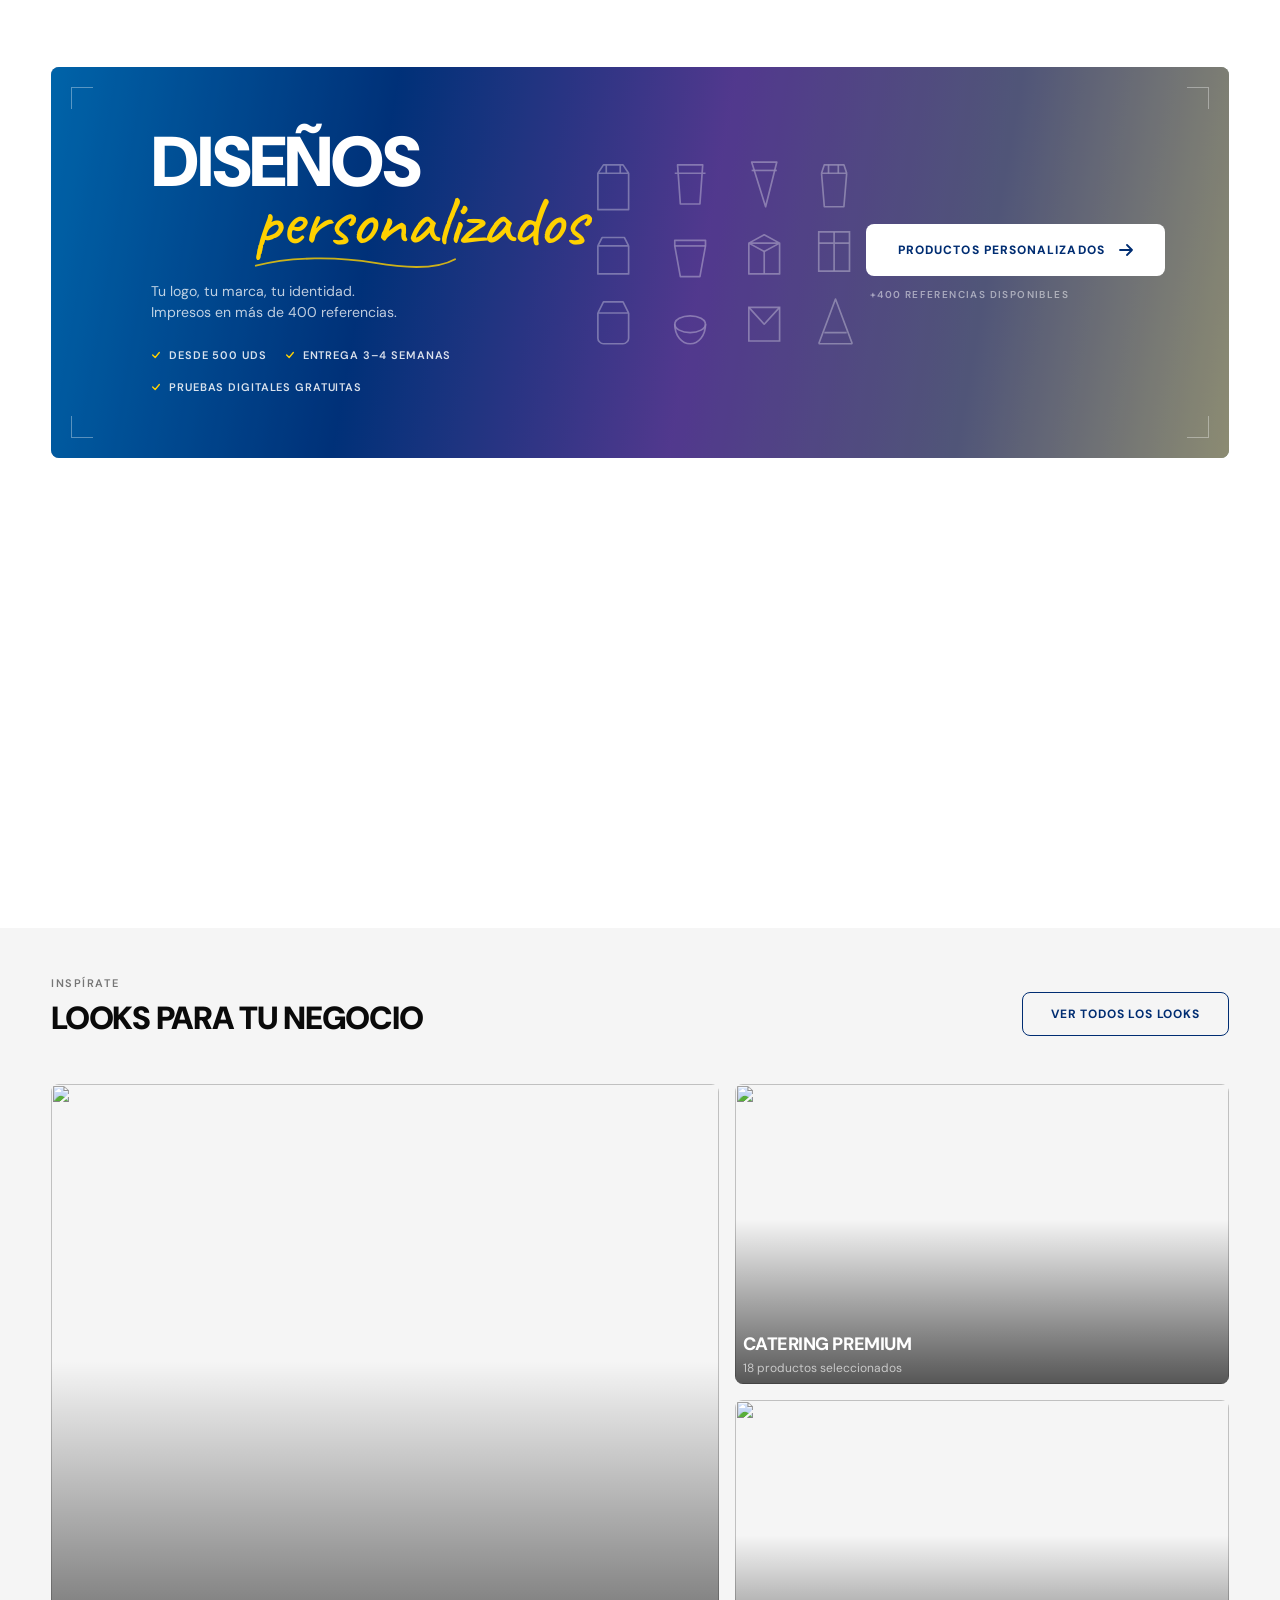
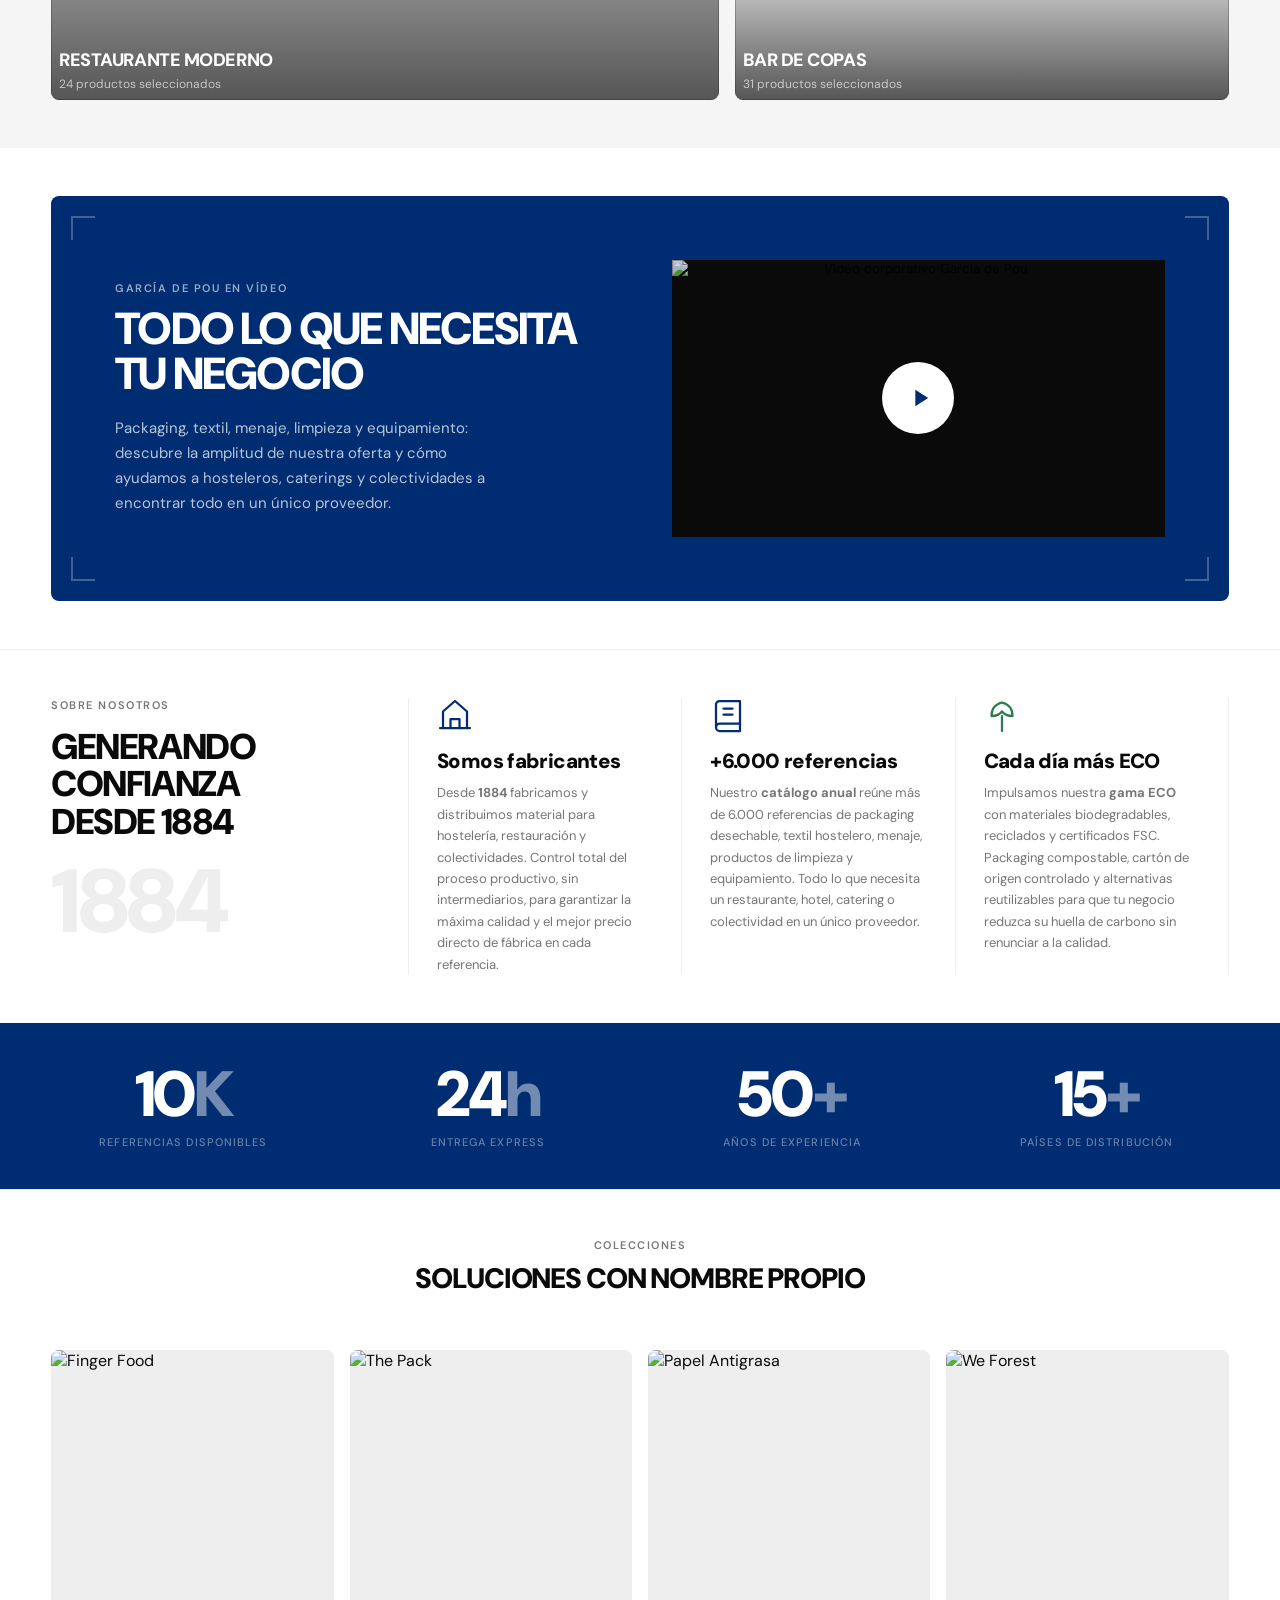
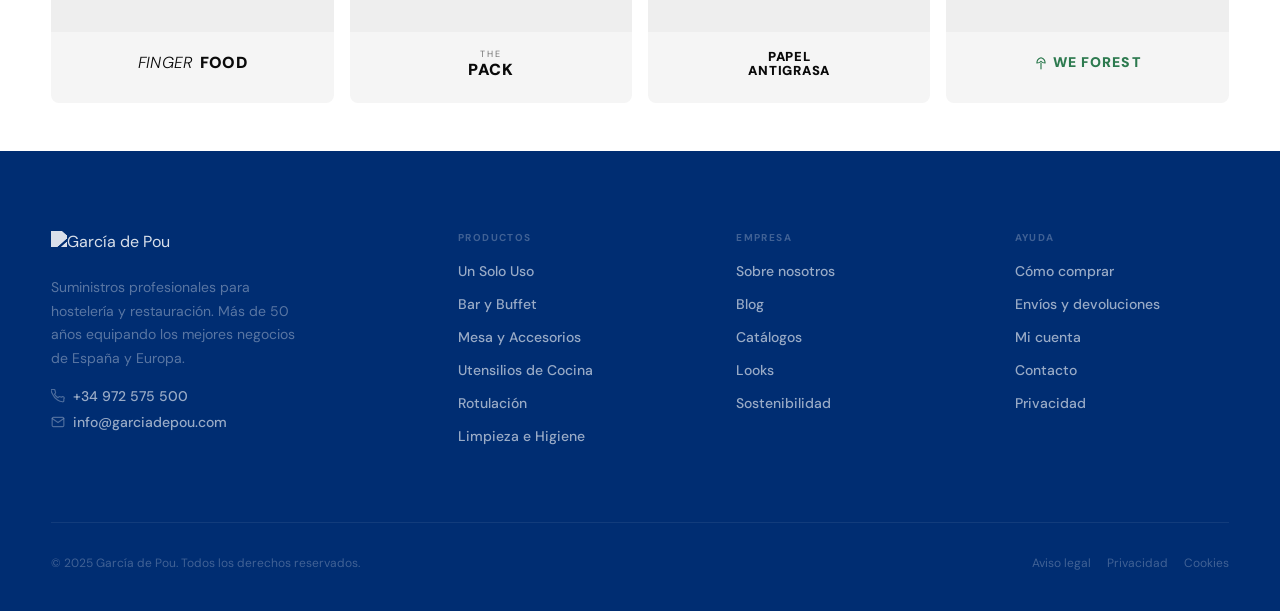
==== commit d2820295: "Video module: update copy to avoid overlap with Trust section Co-Authored-By: Claude Sonnet 4.6 <nor" ====
--- a/index.html
+++ b/index.html
@@ -884,8 +884,8 @@
 
         <div class="video-module-copy">
           <p class="label video-module-label">García de Pou en vídeo</p>
-          <h2 class="video-module-title">Fabricantes de confianza<br>desde 1884</h2>
-          <p class="video-module-desc">Conoce de cerca nuestra fábrica, nuestros procesos y el equipo que trabaja cada día para llevar el mejor producto de hostelería a tu negocio.</p>
+          <h2 class="video-module-title">Todo lo que necesita<br>tu negocio</h2>
+          <p class="video-module-desc">Packaging, textil, menaje, limpieza y equipamiento: descubre la amplitud de nuestra oferta y cómo ayudamos a hosteleros, caterings y colectividades a encontrar todo en un único proveedor.</p>
         </div>
 
         <button class="video-module-thumb" id="videoThumbBtn" aria-label="Reproducir vídeo corporativo García de Pou">
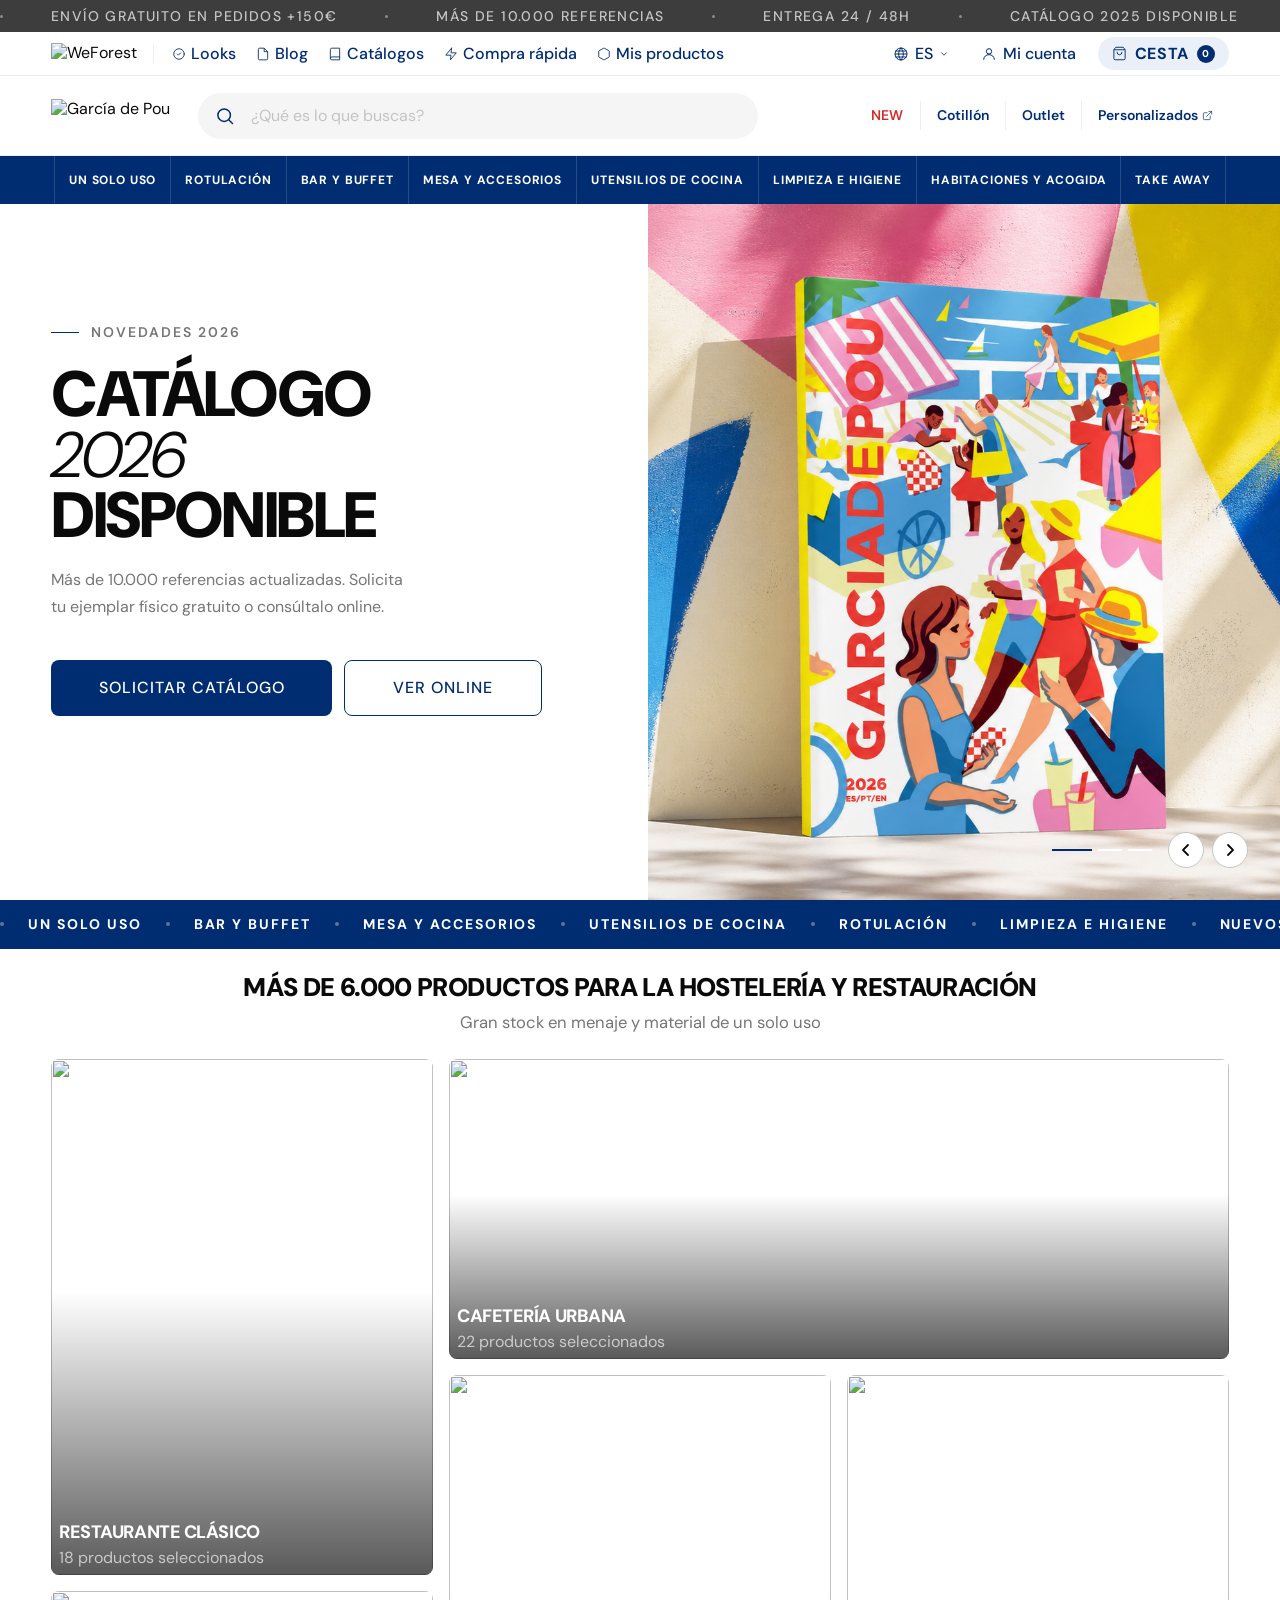
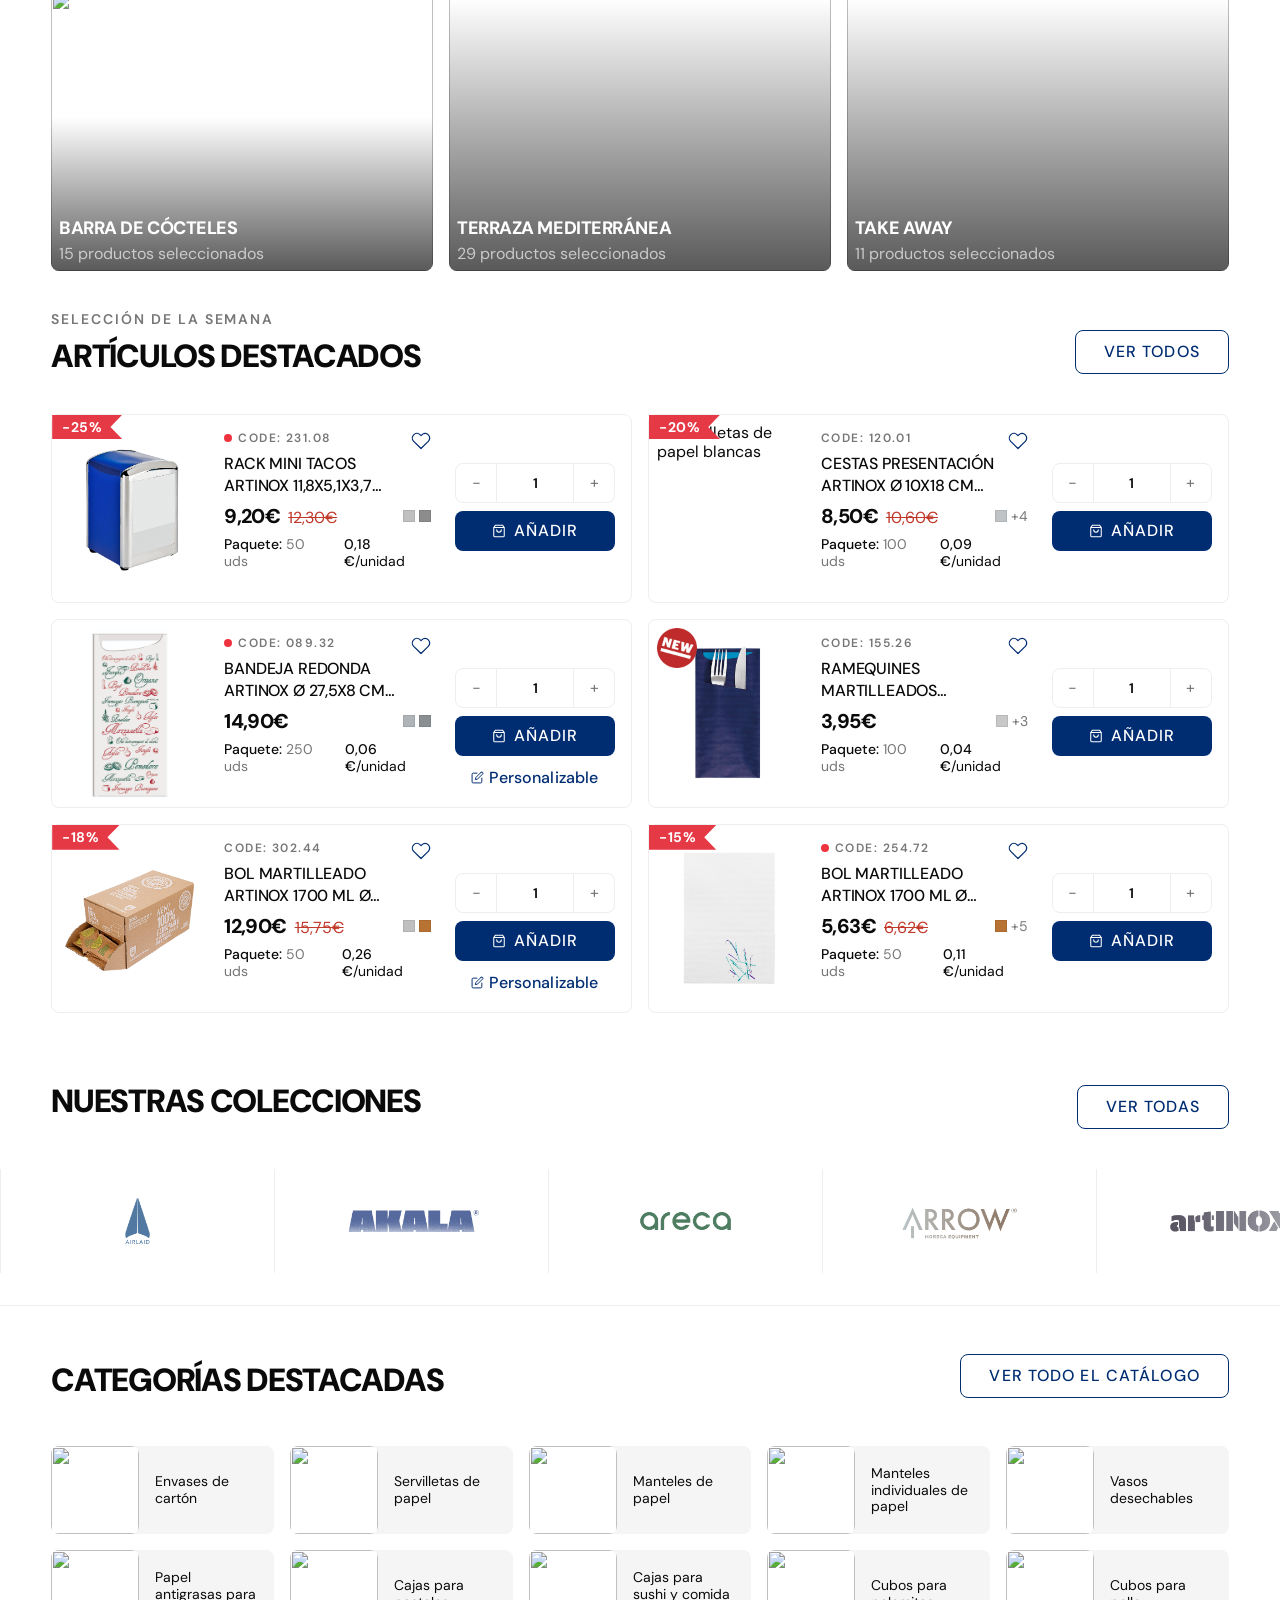
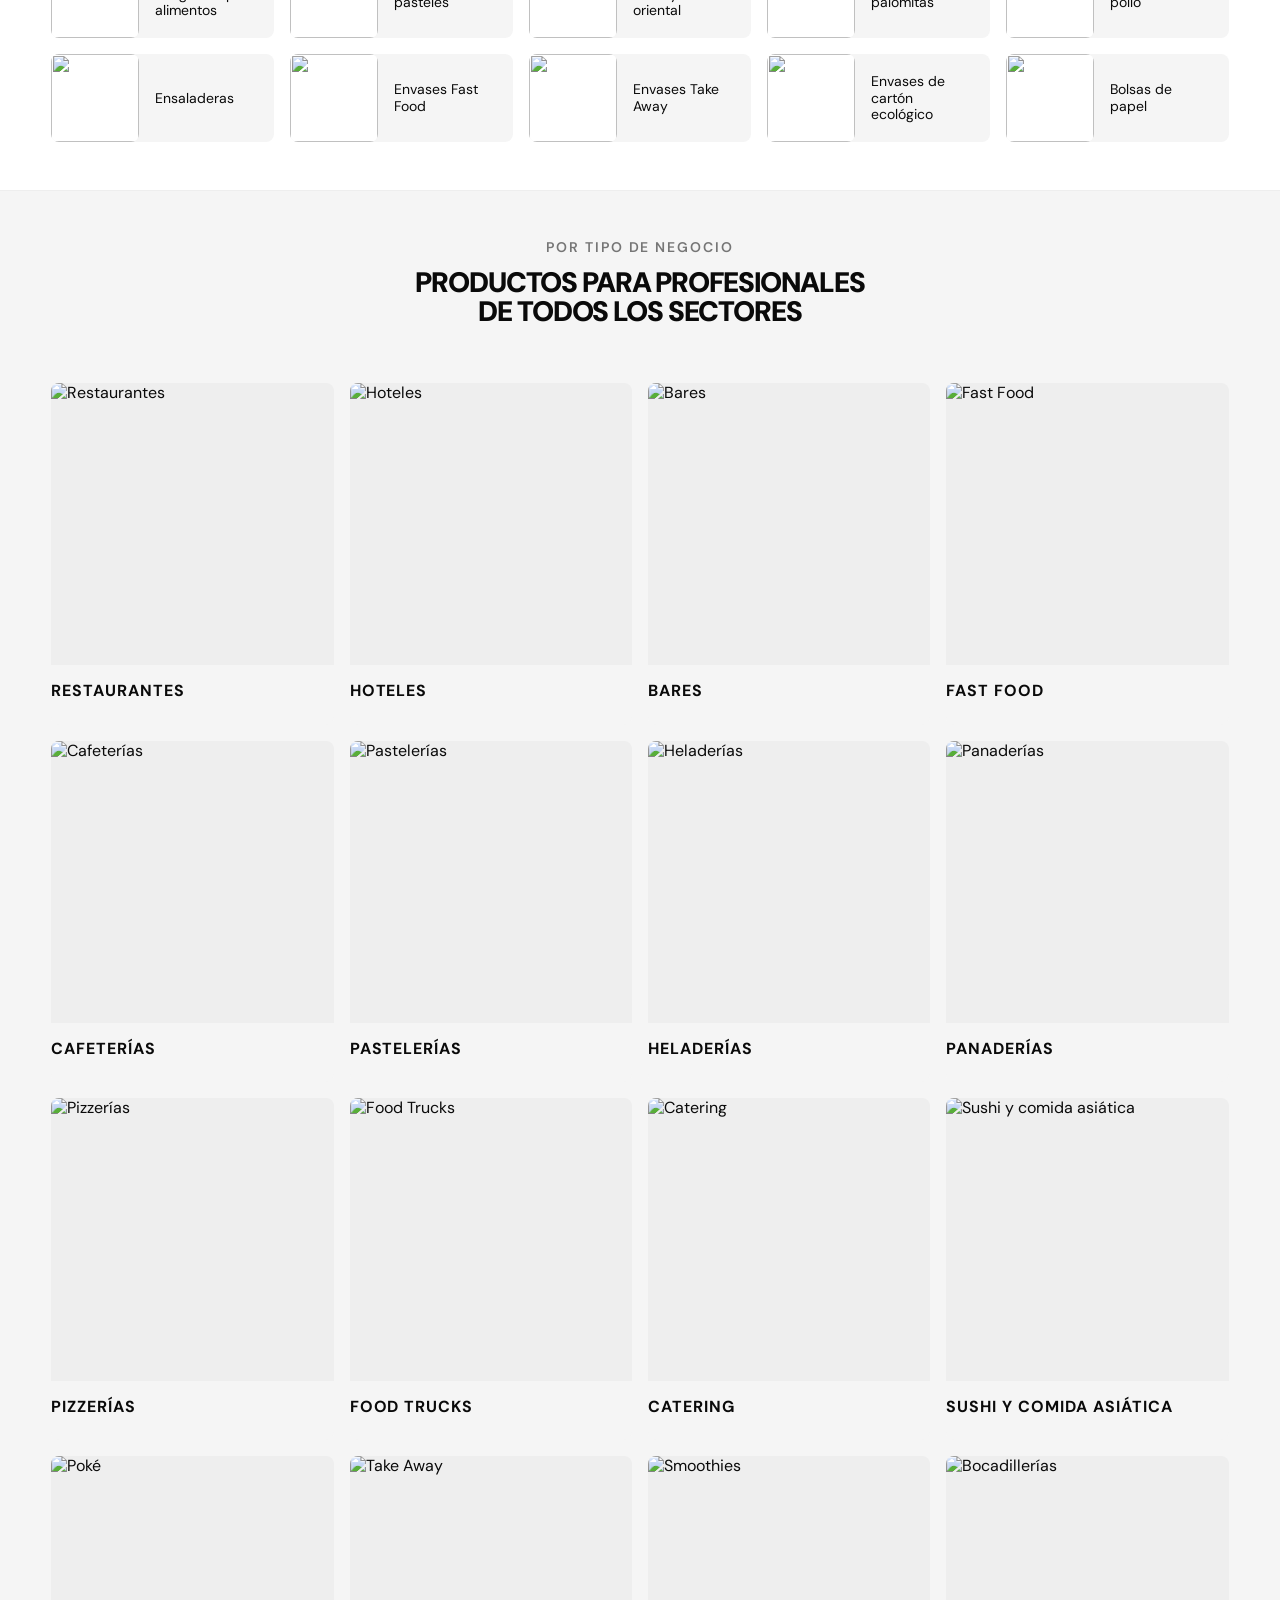
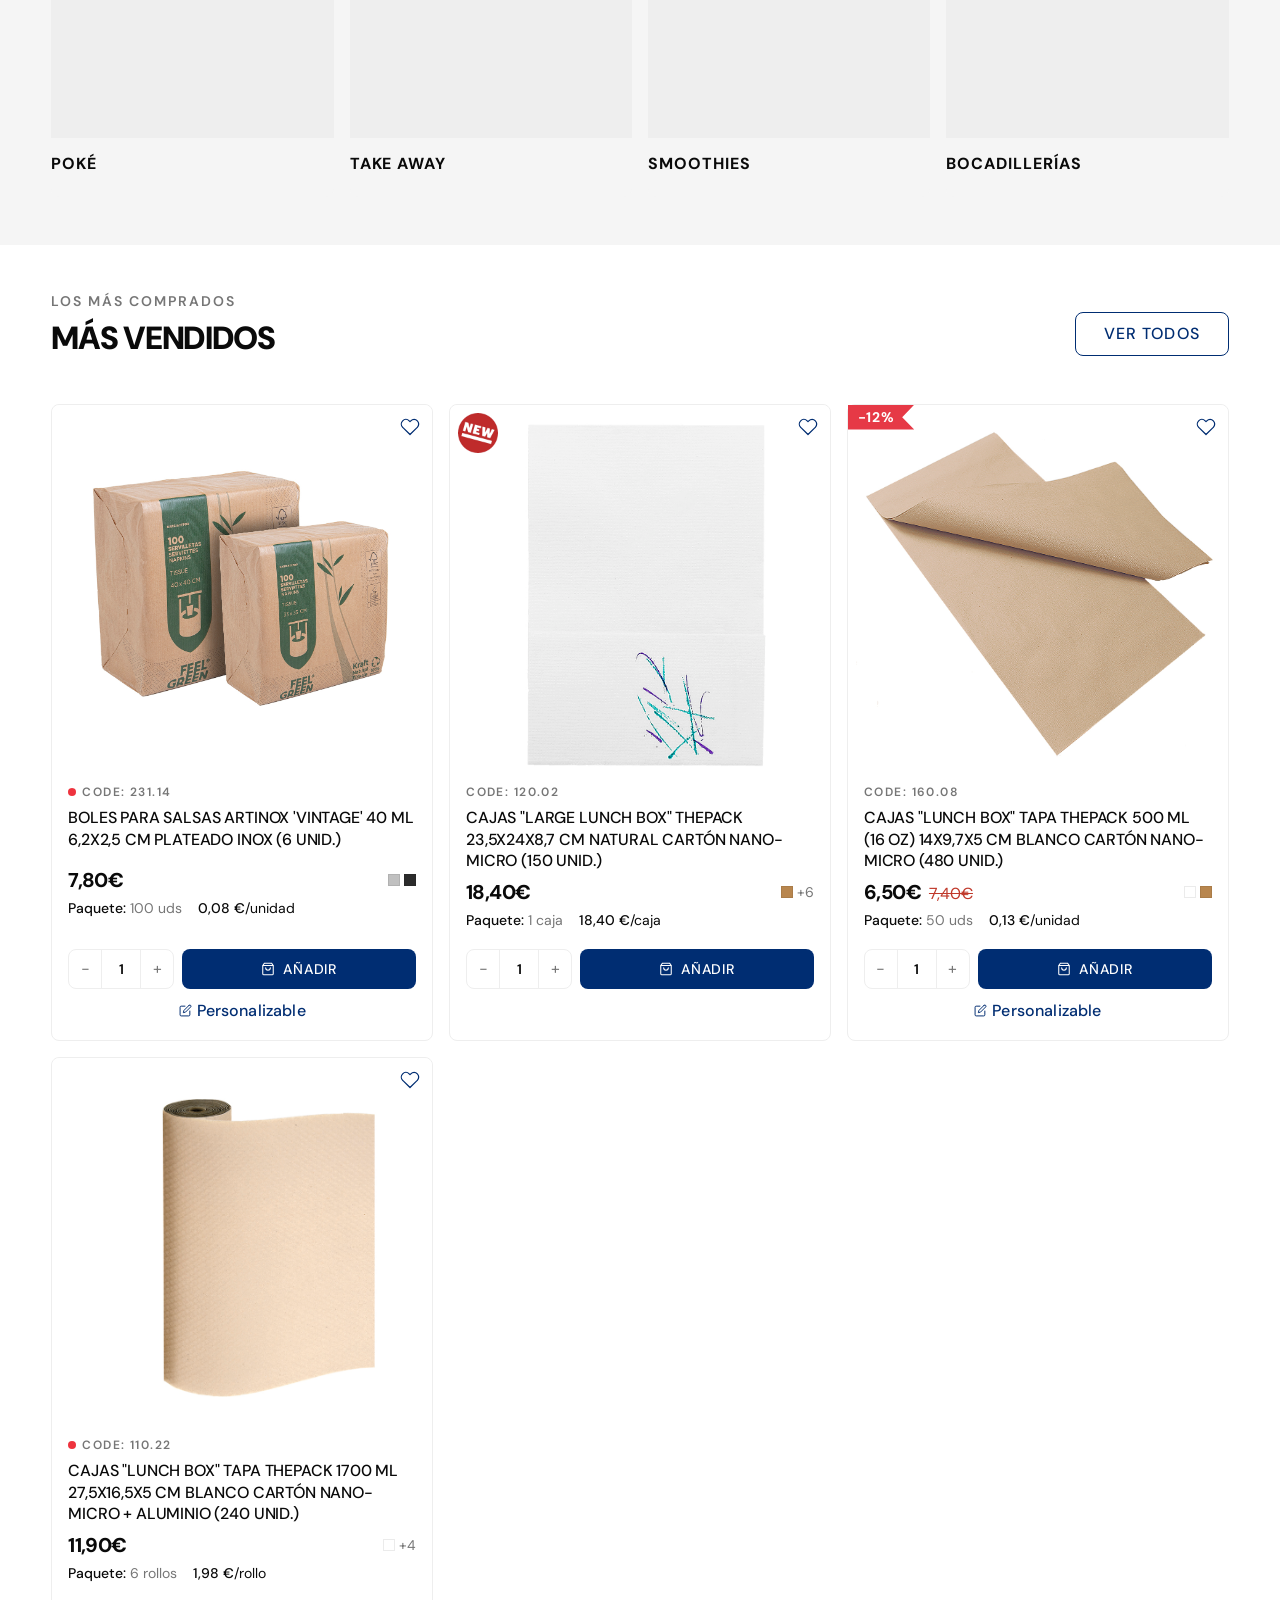
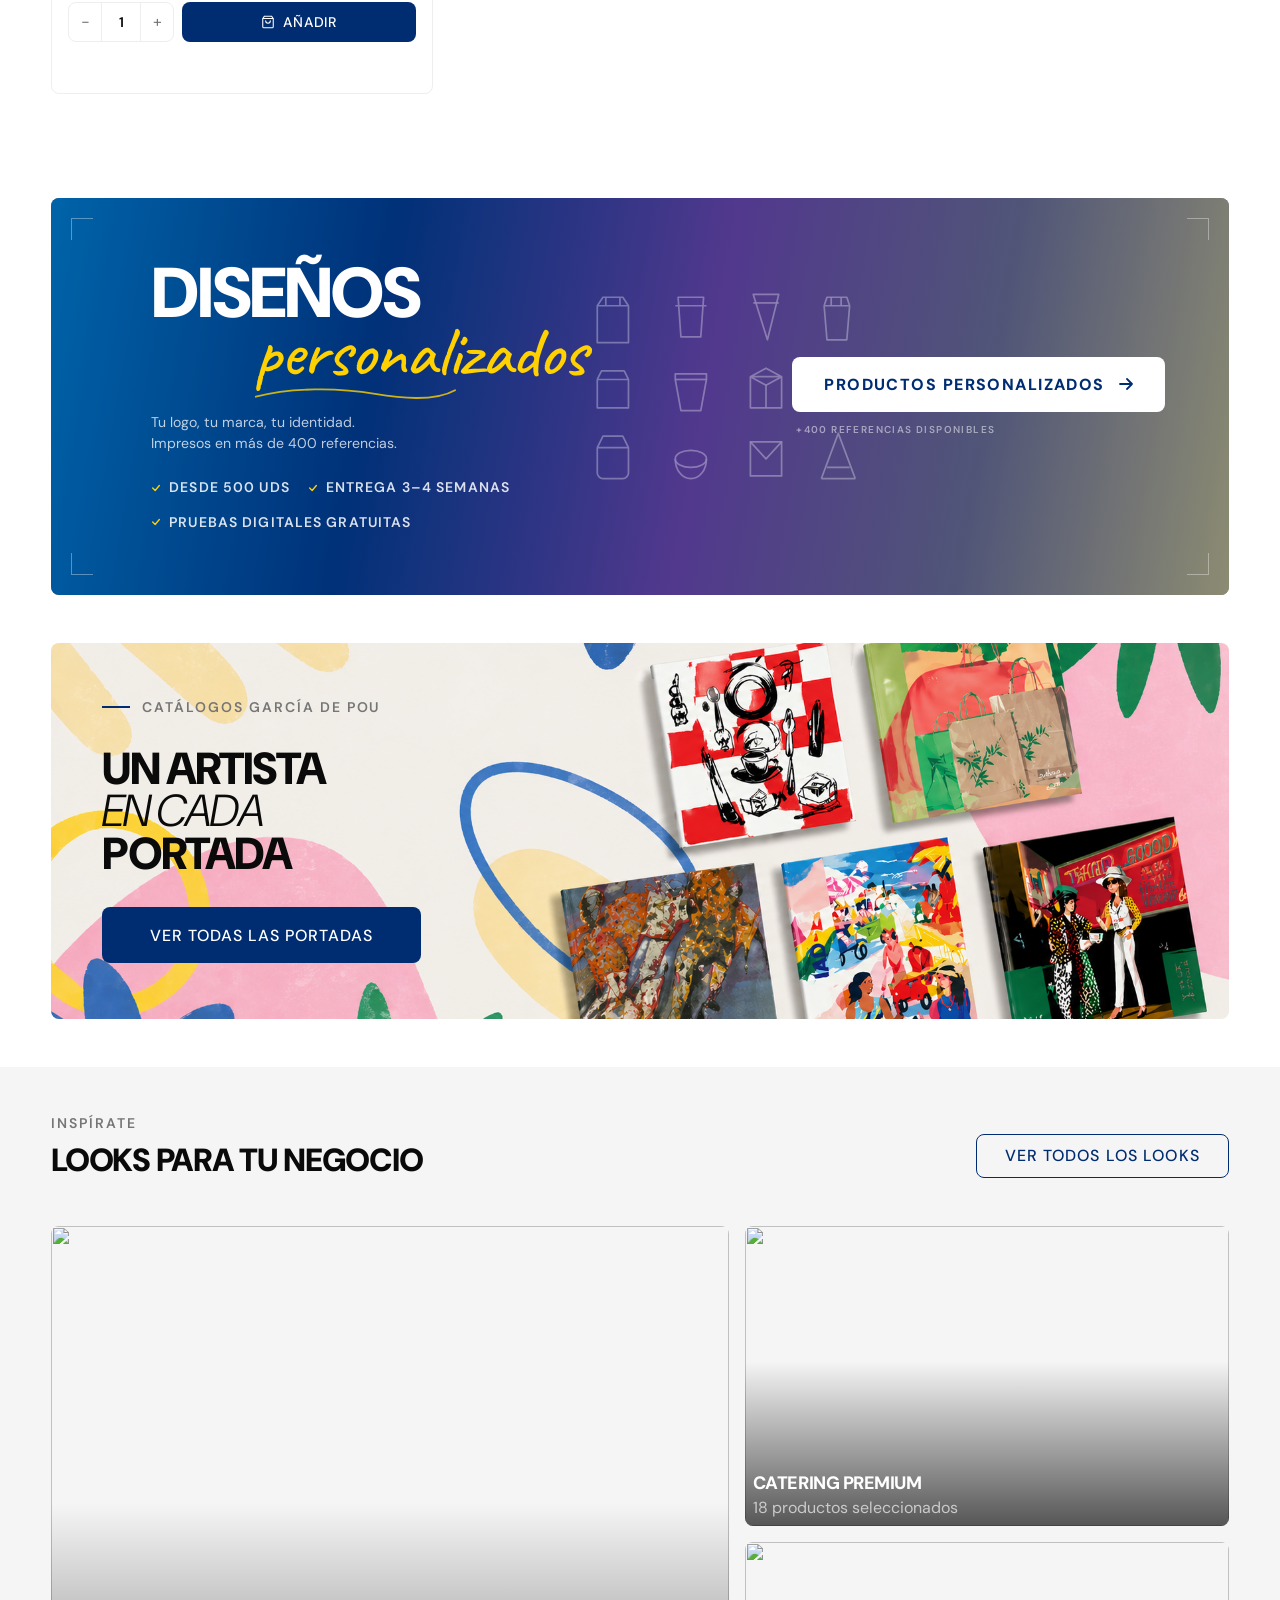
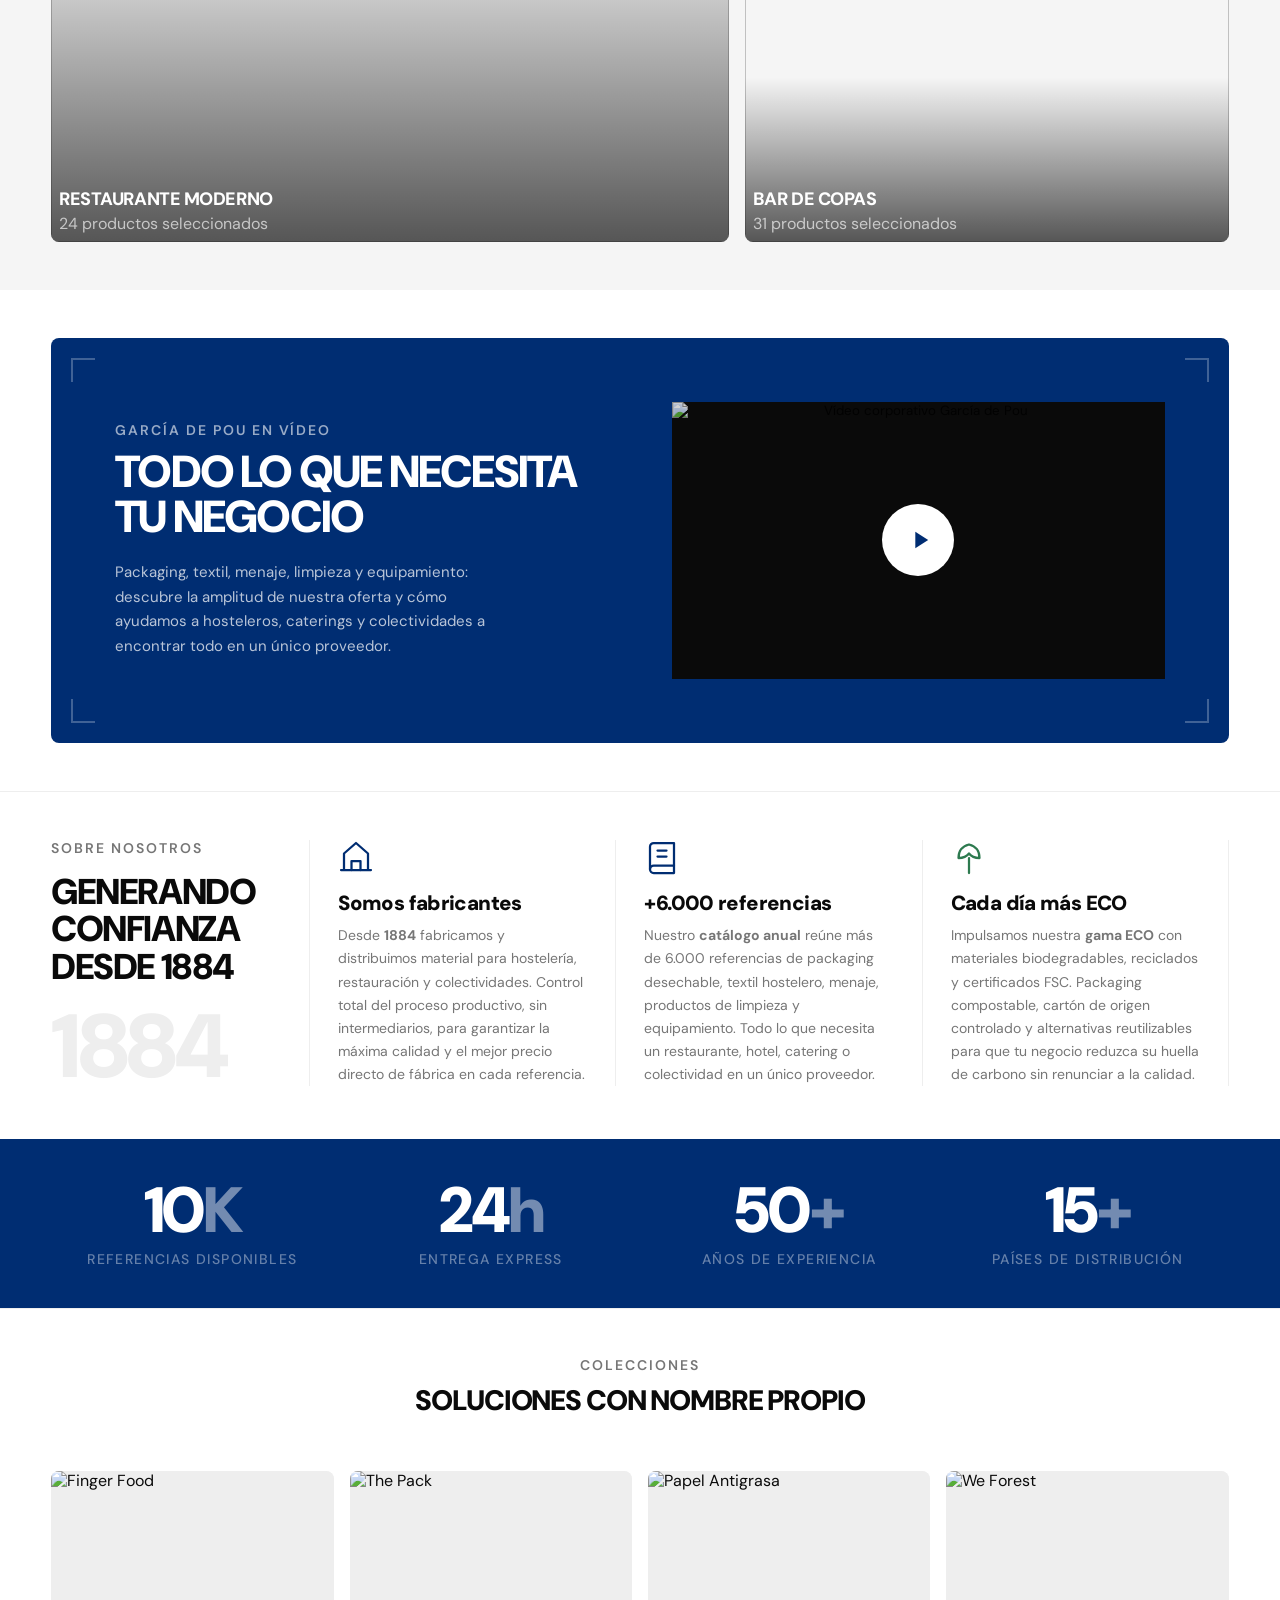
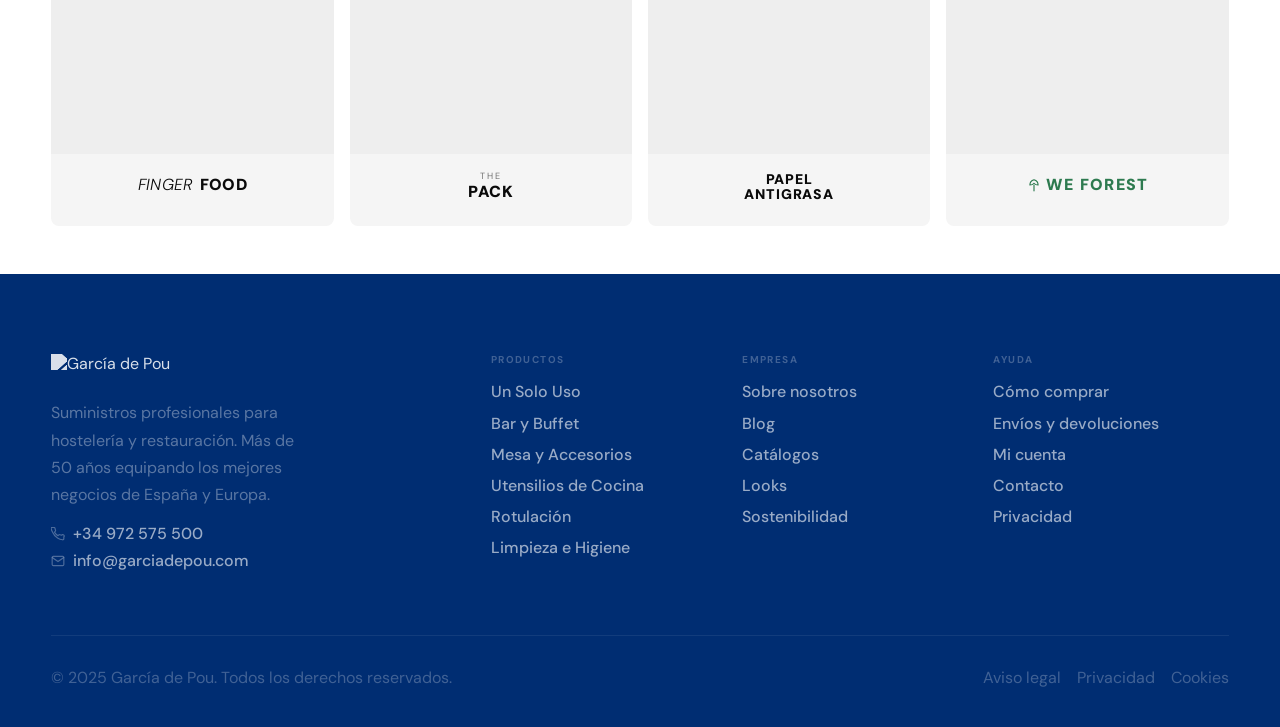
==== commit e4c23970: "Checkpoint: estado previo al grid de 24 columnas Co-Authored-By: Claude Sonnet 4.6 <noreply@anthropi" ====
--- a/index.html
+++ b/index.html
@@ -13,7 +13,7 @@
   <link rel="stylesheet" href="https://cdn.jsdelivr.net/npm/swiper@11/swiper-bundle.min.css">
   <link rel="stylesheet" href="styles.css">
 </head>
-<body>
+<body class="page-home">
 
   <!-- ════════════════════════════════════════
        ANNOUNCEMENT BAR
@@ -1121,36 +1121,42 @@
       const offersData = [
         { href:'product.html', img:'img/product/GDP_129.35_C.jpg', alt:'Bandeja de aluminio rectangular',
           badge:{type:'discount',text:'−25%'}, dot:true, code:'CODE: 231.08',
-          name:'Bandeja Aluminio Rectangular con Tapa 1.000ml Pack 50 uds',
+          name:'RACK MINI TACOS ARTINOX 11,8x5,1x3,7 CM PLATEADO INOX (1 UNID.)',
+          finishes:['#C0C0C0','#8C8C8C'], finishCount:2,
           packQty:'50 uds', packUnit:'0,18 €', packUnitLabel:'/unidad',
           stars:5, ratingCount:18, price:'9,20€', priceOld:'12,30€' },
         { href:'product.html', img:'img/product/GDP_110.75_CPack2.jpg', alt:'Servilletas de papel blancas',
           badge:{type:'discount',text:'−20%'}, code:'CODE: 120.01',
-          name:'Servilleta de Papel Blanca 2 Capas 33x33cm',
+          name:'CESTAS PRESENTACIÓN ARTINOX Ø 10x18 CM CROMADO ACERO (1 UNID.)',
+          finishes:['#BFC3C6'], finishCount:4,
           packQty:'100 uds', packUnit:'0,09 €', packUnitLabel:'/unidad',
           stars:4, ratingCount:32, price:'8,50€', priceOld:'10,60€' },
         { href:'product.html', img:'img/product/GDP_143.99.jpg', alt:'Bolsa papel kraft con asas',
           badge:null, dot:true, code:'CODE: 089.32',
           brand:'img/thepack.svg',
           personalizable:true,
-          name:'Bolsa Papel Kraft Natural con Asas Planas 32x12x28cm',
+          name:'BANDEJA REDONDA ARTINOX Ø 27,5x8 CM GALVANIZADO ACERO (1 UNID.)',
+          finishes:['#AEB4B7','#8A8F91'], finishCount:2,
           packQty:'250 uds', packUnit:'0,06 €', packUnitLabel:'/unidad',
           stars:4, ratingCount:47, price:'14,90€', priceOld:'17,50€' },
         { href:'product.html', img:'img/product/GDP_169.44_CProducte.jpg', alt:'Vaso desechable transparente',
           badge:{type:'new',text:'Nuevo'}, code:'CODE: 155.26',
-          name:'Vaso PP Transparente 200ml',
+          name:'RAMEQUINES MARTILLEADOS ARTINOX 45 ML Ø 6,4x2,5 CM PLATEADO INOX (12 UNID.)',
+          finishes:['#C8C8C8'], finishCount:3,
           packQty:'100 uds', packUnit:'0,04 €', packUnitLabel:'/unidad',
           stars:4, ratingCount:21, price:'3,95€', priceOld:'5,65€' },
         { href:'product.html', img:'img/product/GDP_213.99_CMpack.jpg', alt:'Caja pizza kraft',
           badge:{type:'discount',text:'−18%'}, code:'CODE: 302.44',
           brand:'img/thepack.svg',
           personalizable:true,
-          name:'Caja Pizza Kraft Blanco Troquelada 33x33x4cm',
+          name:'BOL MARTILLEADO ARTINOX 1700 ML Ø 19,5x9 CM PLATEADO INOX (1 UNID.)',
+          finishes:['#C0C0C0','#B87333'], finishCount:2,
           packQty:'50 uds', packUnit:'0,26 €', packUnitLabel:'/unidad',
           stars:5, ratingCount:64, price:'12,90€', priceOld:'15,75€' },
         { href:'product.html', img:'img/product/GDP_101.01_C.jpg', alt:'Bandeja kraft con asas',
           badge:{type:'discount',text:'−15%'}, dot:true, code:'CODE: 254.72',
-          name:'Bandeja Kraft con Asas 44×32 cm Pack 50 uds',
+          name:'BOL MARTILLEADO ARTINOX 1700 ML Ø 19,5x9 CM COBRE INOX (1 UNID.)',
+          finishes:['#B87333'], finishCount:5,
           packQty:'50 uds', packUnit:'0,11 €', packUnitLabel:'/unidad',
           stars:4, ratingCount:29, price:'5,63€', priceOld:'6,62€' }
       ];
@@ -1160,35 +1166,45 @@
         { href:'product.html', img:'img/product/GDP_254.53+54_CPack.jpg', alt:'Recipiente aluminio con tapa',
           badge:null, dot:true, code:'CODE: 231.14',
           personalizable:true,
-          name:'Recipiente Aluminio Redondo con Tapa 500ml',
+          name:'BOLES PARA SALSAS ARTINOX \'VINTAGE\' 40 ML 6,2x2,5 CM PLATEADO INOX (6 UNID.)',
+          finishes:['#C0C0C0','#2B2B2B'], finishCount:2,
           stars:5, ratingCount:28, price:'7,80€', priceOld:'9,40€',
           packQty:'100 uds', packUnit:'0,08 €', packUnitLabel:'/unidad' },
         { href:'product.html', img:'img/product/GDP_101.01_C.jpg', alt:'Servilletas papel blancas hostelería',
           badge:{type:'new',text:'Nuevo'}, code:'CODE: 120.02',
-          name:'Servilleta Papel Blanca 1 Capa 30x30cm Caja 6.000 uds',
+          name:'CAJAS "LARGE LUNCH BOX" THEPACK 23,5x24x8,7 CM NATURAL CARTÓN NANO-MICRO (150 UNID.)',
+          finishes:['#B8864E'], finishCount:6,
           stars:4, ratingCount:53, price:'18,40€', priceOld:null,
           packQty:'1 caja', packUnit:'18,40 €', packUnitLabel:'/caja' },
         { href:'product.html', img:'img/product/GDP_106.30_C.jpg', alt:'Vaso cartón café para llevar',
           badge:{type:'discount',text:'−12%'}, code:'CODE: 160.08',
           brand:'img/thepack.svg',
           personalizable:true,
-          name:'Vaso Cartón Kraft para Café 240ml con Tapa',
+          name:'CAJAS "LUNCH BOX" TAPA THEPACK 500 ML (16 oz) 14x9,7x5 CM BLANCO CARTÓN NANO-MICRO (480 UNID.)',
+          finishes:['#FFFFFF','#B8864E'], finishCount:2,
           stars:4, ratingCount:19, price:'6,50€', priceOld:'7,40€',
           packQty:'50 uds', packUnit:'0,13 €', packUnitLabel:'/unidad' },
         { href:'product.html', img:'img/product/GDP_107.49-P2.jpg', alt:'Mantel papel rollo hostelería',
           badge:null, dot:true, code:'CODE: 110.22',
-          name:'Mantel Papel Rollo Blanco 1,20x100m 45g/m²',
+          name:'CAJAS "LUNCH BOX" TAPA THEPACK 1700 ML 27,5x16,5x5 CM BLANCO CARTÓN NANO-MICRO + ALUMINIO (240 UNID.)',
+          finishes:['#FFFFFF'], finishCount:4,
           stars:5, ratingCount:12, price:'11,90€', priceOld:null,
           packQty:'6 rollos', packUnit:'1,98 €', packUnitLabel:'/rollo' }
       ];
       document.getElementById('productsGrid').innerHTML = bestsellersData.map(gdpProductCard).join('');
     })();
 
-    /* ─── HEADER: sombra al hacer scroll (listener pasivo, sin GSAP) ── */
+    /* ─── HEADER: aparece al perder el header de vista ── */
     (function() {
       const header = document.getElementById('header');
+      const fullH    = header.offsetHeight;
+      const threshold = header.offsetTop + fullH;
       window.addEventListener('scroll', () => {
-        header.classList.toggle('scrolled', window.scrollY > 4);
+        const past = window.scrollY >= threshold;
+        if (past !== header.classList.contains('scrolled')) {
+          header.classList.toggle('scrolled', past);
+          document.body.style.paddingTop = past ? fullH + 'px' : '';
+        }
       }, { passive: true });
     })();
 
@@ -1422,5 +1438,27 @@
 
   </script>
 
+  <!-- GRID OVERLAY — pulsa G para activar/desactivar -->
+  <script>
+  (function() {
+    const css = `
+      #grid-overlay { position:fixed; top:0; left:0; width:100%; height:100%; pointer-events:none; z-index:99999; box-sizing:border-box; padding:0 clamp(24px,4vw,64px); display:none; gap:16px; }
+      #grid-overlay i { flex:1; background:rgba(255,20,147,.2); display:block; }
+    `;
+    const st = document.createElement('style');
+    st.textContent = css;
+    document.head.appendChild(st);
+
+    const el = document.createElement('div');
+    el.id = 'grid-overlay';
+    for (let i = 0; i < 24; i++) el.appendChild(document.createElement('i'));
+    document.body.appendChild(el);
+
+    document.addEventListener('keydown', e => {
+      if (e.key === 'g' || e.key === 'G') el.style.display = el.style.display === 'none' ? 'flex' : 'none';
+    });
+  })();
+  </script>
+
 </body>
 </html>
--- a/styles.css
+++ b/styles.css
@@ -6,6 +6,8 @@
 html { font-size: 16px; overflow-x: clip; }
 body {
   font-family: 'DM Sans', system-ui, sans-serif;
+  font-size: 16px;
+  line-height: 1.2;
   background: #fff;
   color: #0A0A0A;
   overflow-x: clip;
@@ -37,6 +39,10 @@
   --container: 100%;
   --gap:       clamp(24px, 4vw, 64px);
   --header-h:  172px;
+
+  /* Grid global — 24 columnas, 16px gutter */
+  --grid-cols:   24;
+  --grid-gutter: var(--sp-16);
   --radius:    8px;
 
   /* Alturas de controles interactivos — usar siempre estos tokens */
@@ -44,17 +50,19 @@
   --ctrl-h:    40px;   /* controles estándar (qty + btn-add-cart) */
   --ctrl-h-lg: 48px;   /* controles grandes */
 
-  /* Escala tipográfica */
+  /* Escala tipográfica
+     Figma text styles → Heading/XL · Label/SM · Body/SM · Body/MD · Body/LG · Accent/Script */
   --fs-2xs:  10px;   /* badges, códigos, contadores */
-  --fs-xs:   11px;   /* labels, eyebrows */
-  --fs-sm:   12px;   /* secundario, captions */
-  --fs-base: 13px;   /* cuerpo secundario */
-  --fs-md:   14px;   /* cuerpo, botones */
-  --fs-lg:   16px;   /* cuerpo principal */
+  --fs-3xs:  12px;   /* nav, breadcrumbs, micro-labels */
+  --fs-xs:   14px;   /* Label/SM — labels, eyebrows */
+  --fs-sm:   16px;   /* secundario, captions */
+  --fs-base: 14px;   /* Body/SM — cuerpo secundario */
+  --fs-md:   16px;   /* Body/MD — cuerpo, botones */
+  --fs-lg:   16px;   /* Body/LG — cuerpo principal */
   --fs-xl:   18px;   /* subheadings */
   --fs-2xl:  20px;   /* precios, headings */
-  --fs-3xl:  24px;   /* headings grandes */
-  --fs-4xl:  32px;   /* hero accents */
+  --fs-3xl:  24px;   /* Accent/Script — Caveat decorativo */
+  --fs-4xl:  32px;   /* Heading/XL — títulos de sección */
 
   /* ── Escala de espaciado — 8-point grid ──────────────────────────────────
      Usar SIEMPRE estas variables para padding, margin y gap.
@@ -87,6 +95,7 @@
   margin-inline: auto;
   padding-inline: var(--gap);
 }
+/* Figma text style: Label/SM */
 .label {
   font-size: var(--fs-xs);
   font-weight: 600;
@@ -102,13 +111,14 @@
   padding: 0 28px;
   font-family: inherit;
   font-size: var(--fs-sm);
-  font-weight: 700;
+  font-weight: 500;
   letter-spacing: .07em;
   text-transform: uppercase;
   white-space: nowrap;
   border-radius: var(--radius);
   transition: background .2s, color .2s, border-color .2s;
 }
+.btn svg { flex-shrink: 0; }
 /* Tamaños — se combinan con la variante de color: .btn.btn-blue.btn-sm */
 .btn-sm { height: 32px; padding: 0 var(--sp-16); font-size: var(--fs-xs); gap: 6px; }
 .btn-lg { height: 56px; padding: 0 var(--sp-48); font-size: var(--fs-md); gap: 10px; letter-spacing: .06em; }
@@ -361,7 +371,7 @@
   align-items: center;
   height: 100%;
   padding: 0 14px;
-  font-size: var(--fs-xs);
+  font-size: var(--fs-3xs);
   font-weight: 700;
   letter-spacing: .07em;
   text-transform: uppercase;
@@ -587,7 +597,8 @@
 .hero-swiper .swiper-slide { height: 100%; }
 .hero-slide {
   display: grid;
-  grid-template-columns: 1fr 1fr;
+  grid-template-columns: 12fr 12fr;
+  gap: var(--grid-gutter);
   width: 100%;
   height: 100%;
 }
@@ -840,8 +851,8 @@
 .cat-pill-name {
   align-self: center;
   font-size: var(--fs-base);
-  font-weight: 600;
-  line-height: 1.35;
+  font-weight: 400;
+  line-height: 1.2;
   color: var(--black);
   text-wrap: pretty;
   transition: color .2s;
@@ -917,7 +928,7 @@
   -webkit-line-clamp: 2;
   min-height: 0;
   font-size: var(--fs-lg);
-  font-weight: 600;
+  font-weight: 500;
 }
 
 /* Col 3: acciones pegadas al fondo */
@@ -939,6 +950,18 @@
 .offers-grid .qty-selector  { align-self: stretch; justify-content: space-between; }
 .offers-grid .qty-input     { flex: 1; }
 .offers-grid .btn-add-cart  { width: 100%; flex: none; font-size: var(--fs-sm); }
+.offers-grid .offer-card-copy {
+  position: relative;
+  display: flex;
+  flex-direction: column;
+  gap: var(--sp-8);
+  padding-right: var(--sp-32);
+  grid-column: 1;
+}
+.offers-grid .offer-card-copy .offer-save {
+  top: 0;
+  right: 0;
+}
 
 /* ── Swiper overrides para el slider de artículos ── */
 .offers-swiper { overflow: visible; }
@@ -974,26 +997,40 @@
   display: flex;
   flex-direction: column;
   height: 100%;
+  position: relative;
   border-radius: var(--radius);
-  overflow: hidden;
+  overflow: visible;
   border: 1px solid var(--g100);
   transition: box-shadow .25s;
 }
 .offer-card:hover { box-shadow: 0 4px 24px rgba(0,0,0,.07); }
+.offer-save {
+  position: absolute;
+  top: var(--sp-12);
+  right: var(--sp-12);
+  z-index: 4;
+  display: flex;
+  align-items: center;
+  justify-content: center;
+  color: var(--blue);
+  line-height: 0;
+  pointer-events: none;
+}
 .offer-card-img {
   aspect-ratio: 1;
-  overflow: hidden;
+  overflow: visible;
   background: var(--white);
   position: relative;
   flex-shrink: 0;
   border-radius: var(--radius) var(--radius) 0 0;
 }
-.offer-card-img img { object-fit: contain; object-position: center; padding: var(--sp-8); }
+/* absolute → el img rellena el contenedor sin empujar su altura; aspect-ratio: 1 la controla solo */
+.offer-card-img img { position: absolute; inset: 0; width: 100%; height: 100%; object-fit: contain; object-position: center; padding: var(--sp-8); }
 .offer-brand-wrap {
   position: absolute;
   bottom: var(--sp-8);
   left: var(--sp-8);
-  background: var(--white);
+  background: transparent;
   padding: 0;
   z-index: 3;
   pointer-events: none;
@@ -1006,7 +1043,7 @@
 }
 .offer-badge {
   position: absolute;
-  top: 8px; left: 8px;
+  top: 0; left: 0;
   z-index: 2;
   font-size: var(--fs-xs);
   font-weight: 700;
@@ -1028,7 +1065,7 @@
 }
 .offer-badge--new img {
   display: block;
-  height: 36px;
+  height: 56px;
   width: auto;
 }
 .offer-card-body {
@@ -1038,31 +1075,66 @@
   flex: 1;
   gap: var(--sp-8);
 }
+.offer-card-copy,
+.offer-card-buy-meta { display: contents; }
+.offer-code-row {
+  display: flex;
+  align-items: center;
+  justify-content: space-between;
+  gap: var(--sp-8);
+}
+.offer-price-row {
+  display: flex;
+  align-items: center;
+  justify-content: space-between;
+  gap: var(--sp-8);
+}
+.offer-finishes {
+  display: inline-flex;
+  align-items: center;
+  gap: var(--sp-4);
+  line-height: 0;
+  flex-shrink: 0;
+}
+.offer-finish-swatch {
+  width: 12px;
+  height: 12px;
+  display: block;
+  flex-shrink: 0;
+  border: 1px solid rgba(0,0,0,.08);
+}
+.offer-finish-more {
+  font-size: var(--fs-base);
+  line-height: 1;
+  font-weight: 400;
+  color: var(--g500);
+}
 .offer-code {
-  font-size: var(--fs-2xs);
+  font-size: var(--fs-3xs);
   font-weight: 600;
-  letter-spacing: .1em;
+  letter-spacing: .12em;
   text-transform: uppercase;
-  color: var(--g300);
-  display: flex;
-  align-items: center;
+  color: var(--g500);
+  display: flex;
+  align-items: center;
+  gap: 6px;
 }
 .offer-code--dot::before {
   content: '';
   display: inline-block;
-  width: 6px;
-  height: 6px;
+  width: 8px;
+  height: 8px;
   border-radius: 50%;
-  background: #E63946;
-  margin-right: 5px; /* micro-gap icon/text */
+  background: #EE333E;
   flex-shrink: 0;
 }
 .offer-name {
   font-size: var(--fs-lg);
-  font-weight: 600;
+  font-weight: 500;
   letter-spacing: -.01em;
   line-height: 1.35;
   color: var(--black);
+  text-transform: uppercase;
   min-height: calc(13px * 1.35 * 3);
   display: -webkit-box;
   -webkit-line-clamp: 3;
@@ -1092,9 +1164,10 @@
 }
 .offer-pack-label strong {
   color: var(--black);
-  font-weight: 600;
+  font-weight: 500;
 }
 .offer-pack-unit { color: var(--black); font-weight: 400; }
+.offer-pack-unit b { font-weight: 500; }
 .offer-pricing {
   display: flex;
   align-items: baseline;
@@ -1119,7 +1192,7 @@
   justify-content: center;
   gap: 5px; /* icon + text micro-gap */
   font-size: var(--fs-sm);
-  font-weight: 600;
+  font-weight: 500;
   color: var(--blue);
   letter-spacing: .01em;
   padding: var(--sp-4) 0;
@@ -1180,7 +1253,7 @@
   border-radius: var(--radius);
   font-family: inherit;
   font-size: var(--fs-xs);
-  font-weight: 700;
+  font-weight: 500;
   letter-spacing: .06em;
   text-transform: uppercase;
   cursor: pointer;
@@ -1315,6 +1388,7 @@
   justify-content: space-between;
   margin-bottom: var(--sp-48);
 }
+/* Figma text style: Heading/XL */
 .section-title {
   font-size: clamp(22px, 2.5vw, 36px);
   font-weight: 900;
@@ -1427,9 +1501,9 @@
 .looks { padding: var(--sp-48) 0; background: var(--g50); }
 .looks-grid {
   display: grid;
-  grid-template-columns: 1.35fr 1fr;
+  grid-template-columns: 14fr 10fr;
   grid-template-rows: repeat(2, 300px);
-  gap: var(--sp-16);
+  gap: var(--grid-gutter);
   margin-top: var(--sp-48);
 }
 .look-item {
@@ -1489,8 +1563,8 @@
 }
 .trust-inner {
   display: grid;
-  grid-template-columns: 280px 1fr;
-  gap: clamp(var(--sp-48), 6vw, 96px);
+  grid-template-columns: 5fr 19fr;
+  gap: var(--grid-gutter);
   align-items: start;
 }
 .trust-sidebar .label { margin-bottom: var(--sp-16); }
@@ -1554,7 +1628,7 @@
 .stats-grid {
   display: grid;
   grid-template-columns: repeat(4, 1fr);
-  gap: var(--sp-40);
+  gap: var(--grid-gutter);
   text-align: center;
 }
 .stat-num {
@@ -1631,8 +1705,8 @@
 .footer { background: var(--blue); color: var(--white); padding: var(--sp-80) 0 var(--sp-40); }
 .footer-top {
   display: grid;
-  grid-template-columns: 1.6fr repeat(3, 1fr);
-  gap: var(--sp-64);
+  grid-template-columns: 9fr repeat(3, 5fr);
+  gap: var(--grid-gutter);
   padding-bottom: var(--sp-64);
   border-bottom: 1px solid rgba(255,255,255,.07);
   margin-bottom: var(--sp-32);
@@ -1774,22 +1848,15 @@
   gap: var(--sp-16);
 }
 
-/* ── Responsive: trust module ── */
-@media (max-width: 1100px) {
-  .trust-inner { grid-template-columns: 220px 1fr; }
-}
-@media (max-width: 860px) {
+/* ── Responsive: trust module — columna única al activarse el header mobile ── */
+@media (max-width: 1200px) {
   .trust-inner { grid-template-columns: 1fr; }
   .trust-year { display: none; }
-  .trust-pillars { grid-template-columns: repeat(2, 1fr); border-left: none; border-top: 1px solid var(--g100); }
-  .trust-pillar { padding: 28px 0; border-right: none; border-bottom: 1px solid var(--g100); }
-  .trust-pillar:nth-child(odd) { padding-right: var(--sp-24); }
-  .trust-pillar:nth-child(even) { padding-left: var(--sp-24); border-left: 1px solid var(--g100); }
-}
-@media (max-width: 480px) {
-  .trust-pillars { grid-template-columns: 1fr; }
-  .trust-pillar:nth-child(odd),
-  .trust-pillar:nth-child(even) { padding: 28px 0; border-left: none; }
+  .trust-title, .trust-sidebar .label { text-align: center; }
+  .trust-title br { display: none; }
+  .trust-pillars { grid-template-columns: 1fr; border-left: none; border-top: 1px solid var(--g100); }
+  .trust-pillar { padding: var(--sp-24) 0; border-right: none; border-bottom: 1px solid var(--g100); }
+  .trust-pillar:last-child { border-bottom: none; }
 }
 
 /* ═══════════════════════════════════════════
@@ -2442,9 +2509,6 @@
   .collections-header > a.btn,
   .section-header > a.btn,
   .cat-header > a.btn { display: none; }
-  .trust-title, .trust-sidebar .label { text-align: center; }
-  .trust-title br { display: none; }
-
   .section-footer-mobile {
     display: block;
     margin-top: var(--sp-24);
@@ -2619,7 +2683,7 @@
   display: flex;
   align-items: center;
   gap: 6px;
-  font-size: var(--fs-xs);
+  font-size: var(--fs-3xs); /* SEO breadcrumb — deliberadamente pequeño */
   font-weight: 600;
   letter-spacing: .08em;
   text-transform: uppercase;
@@ -2787,12 +2851,19 @@
 .subcat-bar:hover .subcat-next-btn { opacity: 1; }
 .subcat-next-btn:hover { border-color: var(--blue); background: var(--blue); color: var(--white); }
 
+@media (min-width: 721px) {
+  .subcat-wrap { height: auto; padding-block: var(--sp-12); align-items: flex-start; }
+  .subcat-swiper .swiper-wrapper { flex-wrap: wrap; gap: var(--sp-8); transform: none !important; }
+  .subcat-swiper .swiper-slide { width: auto !important; margin-right: 0 !important; }
+  .subcat-next-btn { display: none; }
+}
+
 /* ── Category main layout ── */
 .cat-section { background: var(--white); padding: var(--sp-24) 0 var(--sp-48); }
 .cat-layout {
   display: grid;
-  grid-template-columns: 280px 1fr;
-  gap: var(--sp-40);
+  grid-template-columns: 5fr 19fr;
+  gap: var(--grid-gutter);
   align-items: start;
 }
 
@@ -2930,6 +3001,7 @@
 .cat-view-btn + .cat-view-btn { border-left: 1.5px solid var(--g100); }
 .cat-view-btn:hover { color: var(--blue); }
 .cat-view-btn.is-active { color: var(--blue); background: var(--blue-10); }
+.cat-view-btn svg { display: block; }
 
 /* ── Cat products grid ── */
 .cat-grid { display: grid; grid-template-columns: repeat(4, 1fr); gap: var(--sp-16); margin-bottom: var(--sp-40); }
@@ -2958,6 +3030,22 @@
   grid-template-rows: auto auto auto auto 1fr;
   column-gap: var(--sp-24);
   align-items: start;
+}
+.cat-grid--list .offer-card .offer-card-copy,
+.cat-grid--list .offer-card .offer-card-buy-meta {
+  grid-column: 1;
+  min-width: 0;
+}
+.cat-grid--list .offer-card .offer-card-copy {
+  position: relative;
+  display: flex;
+  flex-direction: column;
+  gap: var(--sp-8);
+  padding-right: var(--sp-32);
+}
+.cat-grid--list .offer-card .offer-card-copy .offer-save {
+  top: 0;
+  right: 0;
 }
 .cat-grid--list .offer-card .offer-code,
 .cat-grid--list .offer-card .offer-name,
@@ -3088,23 +3176,211 @@
 @media (max-width: 600px) {
   .cat-grid { grid-template-columns: 1fr; gap: var(--sp-12); }
 
-  /* card horizontal: imagen izquierda, body derecha */
+  /* CODEX 2026-05-19: mobile PLP card = top media/content + bottom full-width actions */
   .cat-grid .offer-card {
     display: grid;
     grid-template-columns: 120px 1fr;
+    grid-auto-rows: auto;
+    column-gap: var(--sp-12);
+    row-gap: var(--sp-8);
     align-items: start;
+    padding: var(--sp-12);
+  }
+  .cat-grid .offer-card .offer-save {
+    top: var(--sp-12);
+    right: var(--sp-12);
   }
   .cat-grid .offer-card .offer-card-img {
     grid-column: 1;
     grid-row: 1;
     aspect-ratio: 1;
-    overflow: hidden;
+    width: 100%;
+    min-width: 0;
+    border-radius: var(--radius);
+    overflow: visible;
+  }
+  .cat-grid .offer-card .offer-card-img > img {
+    height: 140%;
+    padding: 0;
+  }
+  .cat-grid .offer-card .offer-badge--new img {
+    height: 36px;
+    padding: 0;
+  }
+  .cat-grid .offer-card .offer-brand-wrap {
+    position: absolute;
+    bottom: 0;
+    left: 0;
+    z-index: 3;
+  }
+  .cat-grid .offer-card .offer-brand-logo {
+    height: 12px;
+    width: auto;
   }
   .cat-grid .offer-card .offer-card-body {
+    display: contents;
+  }
+  .cat-grid .offer-card .offer-card-copy,
+  .cat-grid .offer-card .offer-card-buy-meta {
     grid-column: 2;
     grid-row: 1;
+    min-width: 0;
+  }
+  .cat-grid .offer-card .offer-card-copy {
+    position: relative;
+    align-self: start;
+    display: flex;
+    flex-direction: column;
+    gap: var(--sp-4);
+    padding-right: var(--sp-32);
+  }
+  .cat-grid .offer-card .offer-card-copy .offer-save {
+    top: 0;
+    right: 0;
+  }
+  .cat-grid .offer-card .offer-card-buy-meta {
+    align-self: end;
+    display: flex;
+    flex-direction: column;
+    gap: var(--sp-8);
+  }
+  .cat-grid .offer-card .offer-name { min-height: 0; font-size: var(--fs-base); }
+  /* acciones full-width + personalizable sin espacio si no existe */
+  .cat-grid .offer-card .offer-actions {
+    grid-column: 1 / -1;
+    display: grid;
+    grid-template-columns: 120px 1fr;
+    column-gap: var(--sp-12);
+    row-gap: var(--sp-8);
+    width: 100%;
+    margin-top: 0;
+    padding-top: var(--sp-8);
+  }
+  .cat-grid .offer-card .offer-actions .qty-selector {
+    width: 100%;
+    min-width: 0;
+    justify-content: space-between;
+  }
+  .cat-grid .offer-card .offer-actions .qty-input {
+    flex: 1 1 0;
+    width: 0;
+    min-width: 0;
+  }
+  .cat-grid .offer-card .offer-actions .btn-add-cart {
+    width: 100%;
+    min-width: 0;
+    justify-content: center;
+  }
+  .cat-grid .offer-card .offer-personalizable { grid-column: 1 / -1; font-size: var(--fs-base); }
+  .cat-grid .offer-card .offer-personalizable--hidden { display: none; }
+
+  /* CODEX 2026-05-19: home featured cards reuse the PLP mobile card layout */
+  .offers-grid {
+    grid-template-columns: 1fr;
+    gap: var(--sp-12);
+  }
+  .offers-grid .offer-card {
+    display: grid;
+    grid-template-columns: 120px 1fr;
+    grid-auto-rows: auto;
+    column-gap: var(--sp-12);
+    row-gap: var(--sp-8);
+    align-items: start;
+    min-height: 0;
     padding: var(--sp-12);
   }
+  .offers-grid .offer-card .offer-save {
+    top: var(--sp-12);
+    right: var(--sp-12);
+  }
+  .offers-grid .offer-card .offer-card-img {
+    grid-column: 1;
+    grid-row: 1;
+    aspect-ratio: 1;
+    width: 100%;
+    min-width: 0;
+    border-radius: var(--radius);
+    overflow: visible;
+  }
+  .offers-grid .offer-card .offer-card-img > img {
+    height: 140%;
+    padding: 0;
+  }
+  .offers-grid .offer-card .offer-badge--new img {
+    height: 36px;
+    padding: 0;
+  }
+  .offers-grid .offer-card .offer-brand-wrap {
+    position: absolute;
+    bottom: 0;
+    left: 0;
+    z-index: 3;
+  }
+  .offers-grid .offer-card .offer-brand-logo {
+    height: 12px;
+    width: auto;
+  }
+  .offers-grid .offer-card .offer-card-body {
+    display: contents;
+    padding: 0;
+  }
+  .offers-grid .offer-card .offer-card-copy,
+  .offers-grid .offer-card .offer-card-buy-meta {
+    grid-column: 2;
+    grid-row: 1;
+    min-width: 0;
+  }
+  .offers-grid .offer-card .offer-card-copy {
+    position: relative;
+    align-self: start;
+    display: flex;
+    flex-direction: column;
+    gap: var(--sp-4);
+    padding-right: var(--sp-32);
+  }
+  .offers-grid .offer-card .offer-card-copy .offer-save {
+    top: 0;
+    right: 0;
+  }
+  .offers-grid .offer-card .offer-card-buy-meta {
+    align-self: end;
+    display: flex;
+    flex-direction: column;
+    gap: var(--sp-8);
+  }
+  .offers-grid .offer-card .offer-name {
+    min-height: 0;
+    font-size: var(--fs-base);
+    -webkit-line-clamp: 3;
+  }
+  .offers-grid .offer-card .offer-actions {
+    grid-column: 1 / -1;
+    display: grid;
+    grid-template-columns: 120px 1fr;
+    column-gap: var(--sp-12);
+    row-gap: var(--sp-8);
+    width: 100%;
+    margin-top: 0;
+    padding-top: var(--sp-8);
+  }
+  .offers-grid .offer-card .offer-actions .qty-selector {
+    width: 100%;
+    min-width: 0;
+    justify-content: space-between;
+  }
+  .offers-grid .offer-card .offer-actions .qty-input {
+    flex: 1 1 0;
+    width: 0;
+    min-width: 0;
+  }
+  .offers-grid .offer-card .offer-actions .btn-add-cart {
+    width: 100%;
+    min-width: 0;
+    justify-content: center;
+    font-size: var(--fs-xs);
+  }
+  .offers-grid .offer-card .offer-personalizable { grid-column: 1 / -1; font-size: var(--fs-base); }
+  .offers-grid .offer-card .offer-personalizable--hidden { display: none; }
 }
 
 @media (max-width: 720px) {
@@ -3151,8 +3427,8 @@
     align-items: center;
     border-bottom: 1px solid var(--g100);
     background: var(--white);
-    font-size: var(--fs-xs);
-    font-weight: 600;
+    font-size: var(--fs-3xs);
+    font-weight: 400;
     letter-spacing: .08em;
     text-transform: uppercase;
   }
@@ -3160,7 +3436,7 @@
     display: flex;
     align-items: center;
     flex-shrink: 0;
-    padding: var(--sp-8) var(--sp-8) var(--sp-8) var(--gap);
+    padding: var(--sp-4) var(--sp-8) var(--sp-4) var(--sp-12);
     color: var(--blue);
     background: var(--white);
     /* White background ensures scrolling text doesn't bleed through */
@@ -3174,7 +3450,7 @@
     overflow-x: auto;
     scrollbar-width: none;
     -webkit-overflow-scrolling: touch;
-    padding: var(--sp-8) var(--gap) var(--sp-8) 0;
+    padding: var(--sp-4) var(--sp-12) var(--sp-4) 0;
     white-space: nowrap;
   }
   .cat-bc-scroll::-webkit-scrollbar { display: none; }
@@ -3183,7 +3459,7 @@
     flex-shrink: 0;
     color: var(--g500);
   }
-  .cat-bc-item.cat-bc-current { color: var(--black); font-weight: 700; }
+  .cat-bc-item.cat-bc-current { color: var(--black); font-weight: 400; }
   .cat-bc-scroll a.cat-bc-item { color: var(--blue); text-decoration: underline; text-underline-offset: 2px; }
   .cat-bc-scroll .cat-bc-sep { color: var(--g300); font-weight: 400; letter-spacing: 0; flex-shrink: 0; }
 
@@ -3397,13 +3673,13 @@
   vertical-align: middle;
 }
 
-.drawer-footer {
-  margin-top: var(--sp-32);
-  padding-top: var(--sp-24);
-  border-top: 1px solid var(--g100);
-}
+.drawer-footer { margin-top: var(--sp-16); }
 .drawer-footer .btn { width: 100%; justify-content: center; }
 .drawer-footer .btn svg { margin-right: var(--sp-8); }
+.drawer-lang { margin-top: 0; width: 100%; }
+.drawer-lang .util-lang-btn { width: 100%; justify-content: flex-start; gap: var(--sp-8); }
+.drawer-lang .util-lang-btn .util-lang-chevron { margin-left: auto; }
+.drawer-lang .util-lang-dropdown { width: 100%; }
 
 /* Drawer solo visible por debajo de 1200px */
 @media (min-width: 1201px) {
@@ -3442,18 +3718,37 @@
 .pdp-breadcrumb a:hover { text-decoration: underline; }
 .pdp-breadcrumb-sep { color: var(--g300); font-weight: 400; letter-spacing: 0; }
 
+/* ── PDP: header no sticky; aparece fijo al perderlo de vista ── */
+.page-pdp .header,
+.page-cat .header,
+.page-home .header { position: relative; }
+
+.page-pdp .header.scrolled,
+.page-cat .header.scrolled,
+.page-home .header.scrolled {
+  position: fixed;
+  top: 0;
+  left: 0;
+  right: 0;
+  animation: headerSlideDown .25s ease forwards;
+}
+@keyframes headerSlideDown {
+  from { transform: translateY(-100%); }
+  to   { transform: translateY(0); }
+}
+
 /* ── Two-column layout ── */
 .pdp-layout {
   display: grid;
-  grid-template-columns: minmax(0, 1fr) minmax(0, 1fr);
-  gap: var(--sp-64);
+  grid-template-columns: minmax(0, 12fr) minmax(0, 12fr);
+  gap: var(--grid-gutter);
   align-items: start;
 }
 
 /* ── Gallery (left) ── */
 .pdp-gallery {
   display: grid;
-  grid-template-columns: 44px 1fr;
+  grid-template-columns: 56px 1fr;
   gap: var(--sp-16);
   position: sticky;
   top: 80px;
@@ -3464,8 +3759,8 @@
   gap: var(--sp-8);
 }
 .pdp-thumb {
-  width: 44px;
-  height: 44px;
+  width: 56px;
+  height: 56px;
   background: var(--g50);
   border: 1.5px solid var(--g100);
   padding: 6px;
@@ -3512,6 +3807,8 @@
   grid-row: 1;
   position: relative; /* contiene las flechas en absoluto */
 }
+.pdp-main-img .offer-brand-wrap { padding: var(--sp-4); background: transparent; }
+.pdp-main-img .offer-brand-logo { height: 24px; }
 .pdp-main-img {
   aspect-ratio: 1;
   background: var(--g50);
@@ -3533,7 +3830,6 @@
   height: 40px;
   background: transparent;
   color: var(--blue);
-  border: 1.5px solid var(--blue);
   border-radius: 50%;
   display: flex;
   align-items: center;
@@ -3543,28 +3839,40 @@
 }
 .pdp-img-btn:hover { background: var(--blue); color: var(--white); }
 .pdp-img-btn--save { top: 16px; right: 16px; }
+.pdp-img-btn--save:hover { background: transparent; color: var(--blue-80); }
 .pdp-img-nav {
   position: absolute;
-  bottom: var(--sp-16);
-  left: var(--sp-16);
+  inset: 0;
   z-index: 2;
-  display: flex;
-  gap: var(--sp-8);
+  pointer-events: none;
 }
 .pdp-img-nav .pdp-img-btn {
-  position: static; /* override base position:absolute — inside flex container */
-}
+  position: absolute;
+  top: 50%;
+  transform: translateY(-50%);
+  pointer-events: all;
+}
+.pdp-img-nav .pdp-img-btn:first-child { left: var(--sp-16); }
+.pdp-img-nav .pdp-img-btn:last-child  { right: var(--sp-16); }
 
 /* ── Info (right) ── */
 .pdp-info {
   display: flex;
   flex-direction: column;
-  gap: var(--sp-32);
+  gap: var(--sp-16);
+}
+.pdp-info > * + * {
+  border-top: 1px solid var(--g100);
+  padding-top: var(--sp-16);
+}
+.pdp-purchase--shipping {
+  border-top: none;
+  padding-top: 0;
 }
 
 .pdp-title {
   font-size: clamp(20px, 2vw, 28px);
-  font-weight: 900;
+  font-weight: 500;
   text-transform: uppercase;
   letter-spacing: -.03em;
   line-height: 1.1;
@@ -3577,6 +3885,7 @@
   align-items: center;
   gap: var(--sp-16);
   flex-wrap: wrap;
+  justify-content: space-between;
 }
 .pdp-ref-item {
   display: flex;
@@ -3641,8 +3950,8 @@
 
 .pdp-color-opts { display: flex; gap: 6px; flex-wrap: wrap; }
 .pdp-color-opt {
-  width: 40px;
-  height: 40px;
+  width: 32px;
+  height: 32px;
   border: 1.5px solid var(--g100);
   background: var(--g50);
   padding: 0;
@@ -3675,6 +3984,16 @@
 .pdp-color-more:hover { border-color: var(--blue); background: var(--blue-10); }
 
 /* ── Precio + acciones ── */
+.pdp-badge-new {
+  position: absolute;
+  top: var(--sp-16);
+  left: var(--sp-16);
+  z-index: 2;
+  background: none;
+  padding: 0;
+}
+.pdp-main-img .pdp-badge-new img { height: 48px; width: 48px; object-fit: contain; mix-blend-mode: normal; }
+
 .pdp-purchase { display: flex; flex-direction: column; gap: var(--sp-16); }
 
 .pdp-pricing-row {
@@ -3684,7 +4003,7 @@
   flex-wrap: wrap;
 }
 .pdp-price {
-  font-size: 48px;
+  font-size: 32px;
   font-weight: 900;
   letter-spacing: -.02em;
   color: var(--black);
@@ -3712,25 +4031,10 @@
   align-items: center;
   gap: var(--sp-16);
 }
-.pdp-actions .qty-selector { flex-shrink: 0; height: 56px; }
+.pdp-actions .qty-selector { flex-shrink: 0; height: 44px; }
 .pdp-actions .qty-selector .qty-btn { width: 40px; }
 .pdp-actions .qty-selector .qty-input { width: 48px; }
 .pdp-actions .btn { flex: 1; justify-content: center; }
-.pdp-custom-btn {
-  display: flex;
-  align-items: center;
-  gap: 6px;
-  background: none;
-  border: none;
-  font-size: var(--fs-sm);
-  font-weight: 600;
-  color: var(--blue);
-  cursor: pointer;
-  white-space: nowrap;
-  flex-shrink: 0;
-  text-decoration: none;
-}
-.pdp-custom-btn:hover { color: var(--blue-80); }
 
 /* ── Barra de envío ── */
 .pdp-shipping {
@@ -3738,12 +4042,12 @@
   display: flex;
   align-items: center;
   gap: 0;
-  padding: var(--sp-16) var(--sp-24);
+  padding: var(--sp-16);
 }
 .pdp-shipping-item {
   display: flex;
   align-items: center;
-  gap: var(--sp-8);
+  gap: var(--sp-16);
   font-size: var(--fs-md);
   color: var(--black);
   flex: 1;
@@ -3761,12 +4065,12 @@
 
 /* ── PDP Responsive ── */
 @media (max-width: 1100px) {
-  .pdp-layout { gap: var(--sp-40); }
-  .pdp-gallery { grid-template-columns: 44px 1fr; }
+  .pdp-layout { gap: var(--grid-gutter); }
+  .pdp-gallery { grid-template-columns: 56px 1fr; }
 }
 @media (max-width: 900px) {
   .pdp-layout { grid-template-columns: 1fr; gap: var(--sp-32); }
-  .pdp-price { font-size: 40px; }
+  .pdp-price { font-size: 32px; }
   .pdp-img-nav { display: none; }
 
   /* Gallery: imagen arriba (row 1), miniaturas scrollables abajo (row 2).
@@ -3777,7 +4081,8 @@
     grid-template-rows: auto auto;
     gap: var(--sp-12);
   }
-  .pdp-main-img { grid-column: 1; grid-row: 1; }
+  .pdp-main-wrap { grid-column: 1; grid-row: 1; }
+  .pdp-main-img .offer-brand-logo { height: 16px; }
   .pdp-thumbs {
     grid-column: 1;
     grid-row: 2;
@@ -3793,21 +4098,27 @@
     min-width: 0;
   }
   .pdp-thumbs::-webkit-scrollbar { display: none; }
-  .pdp-thumb { width: 44px; min-width: 44px; height: 44px; flex-shrink: 0; }
+  .pdp-thumb { width: 56px; min-width: 56px; height: 56px; flex-shrink: 0; }
 }
 @media (max-width: 600px) {
   .pdp-shipping { flex-direction: column; align-items: flex-start; gap: var(--sp-12); }
   .pdp-shipping-sep { display: none; }
   .pdp-actions { flex-wrap: wrap; }
-  .pdp-actions .pdp-custom-btn { width: 100%; justify-content: center; }
+  .pdp-actions .btn { min-width: calc(50% - var(--sp-8)); }
 }
 
 /* ══════════════════════════════════════════════════════════
    PDP — Comprados juntos habitualmente
 ══════════════════════════════════════════════════════════ */
-.bought-together { padding: var(--sp-24) 0; background: var(--g50); }
-.bought-together .section-title { margin-bottom: var(--sp-32); }
-/* Cards en fila — 4 columnas + separador + */
+.bought-together { padding: var(--sp-24) 0; }
+.bought-together .section-title { margin-bottom: var(--sp-24); }
+/* Layout principal: cards + columna de resumen */
+.bt-layout {
+  display: grid;
+  grid-template-columns: 1fr 200px;
+  gap: var(--sp-32);
+  align-items: center;
+}
 .bt-items { display: flex; align-items: stretch; gap: var(--sp-32); }
 .bt-card {
   flex: 1;
@@ -3816,23 +4127,27 @@
   height: auto;
 }
 .bt-card.is-off { opacity: .35; }
-.bt-card.is-checked { outline: 2px solid var(--blue); outline-offset: 2px; }
-.bt-card .offer-card-img { aspect-ratio: 4/3; }
-.bt-card .qty-selector { height: var(--ctrl-h-sm); align-self: flex-start; margin-top: var(--sp-12); }
-/* "+" solo entre card 1 y card 2 */
+.bt-card.is-checked { box-shadow: 0 0 0 3px var(--blue); }
+.bt-card .offer-card-img { aspect-ratio: 1; }
+.bt-card .offer-card-body { padding: var(--sp-8) var(--sp-8) var(--sp-8); }
+.bt-card .offer-name { font-size: var(--fs-base); -webkit-line-clamp: 2; min-height: 0; }
+.bt-card .offer-price { font-size: var(--fs-lg); }
+.bt-card .offer-pack { display: none; }
+.bt-card .qty-selector { height: var(--ctrl-h-sm); align-self: flex-start; margin-top: var(--sp-8); }
+/* "+" separador */
 .bt-plus {
   flex-shrink: 0;
   align-self: center;
-  font-size: 48px;
+  font-size: calc(var(--fs-2xl) * 2);
   font-weight: 200;
-  color: var(--black);
+  color: var(--blue);
   line-height: 1;
 }
 /* Checkmark toggle */
 .bt-check {
   position: absolute;
-  top: 10px;
-  right: 10px;
+  top: var(--sp-8);
+  right: var(--sp-8);
   width: 22px;
   height: 22px;
   border-radius: 50%;
@@ -3849,35 +4164,39 @@
 .bt-card.is-checked .bt-check { background: var(--blue); border-color: var(--blue); }
 .bt-check svg { display: none; }
 .bt-card.is-checked .bt-check svg { display: block; }
-/* Barra de resumen inferior */
+/* Columna de resumen — derecha */
 .bt-summary {
   display: flex;
-  align-items: center;
-  justify-content: flex-end;
-  gap: var(--sp-32);
-  padding-top: var(--sp-24);
-  margin-top: var(--sp-8);
-}
-.bt-summary-text { font-size: var(--fs-md); color: var(--g500); }
-.bt-summary-text strong { font-size: var(--fs-2xl); font-weight: 900; letter-spacing: -.03em; color: var(--black); }
+  flex-direction: column;
+  align-items: stretch;
+  gap: var(--sp-16);
+  align-self: stretch;
+  justify-content: center;
+}
+.bt-summary-text { font-size: var(--fs-sm); color: var(--g500); line-height: 1.5; text-align: right; }
+.bt-summary-text strong { display: block; font-size: var(--fs-2xl); font-weight: 900; letter-spacing: -.03em; color: var(--black); }
+.bt-summary .btn { width: 100%; justify-content: center; font-size: var(--fs-xs); }
 /* Responsive */
 @media (max-width: 900px) {
+  .bt-layout { grid-template-columns: 1fr; gap: var(--sp-24); }
   .bt-items { flex-wrap: wrap; }
-  .bt-card { flex: 1 1 calc(50% - 24px); }
+  .bt-card { flex: 1 1 calc(50% - var(--sp-8)); }
   .bt-plus { width: 100%; justify-content: center; display: flex; }
+  .bt-summary { flex-direction: row; align-items: center; border-top: 1px solid var(--g100); padding-top: var(--sp-16); }
+  .bt-summary .btn { width: auto; }
 }
 @media (max-width: 600px) {
   .bt-card {
     flex: 1 1 100%;
     display: grid;
-    grid-template-columns: 100px 1fr;
+    grid-template-columns: 80px 1fr;
     column-gap: var(--sp-12);
     align-items: start;
   }
   .bt-card .offer-card-img { grid-column: 1; grid-row: 1; aspect-ratio: 1; }
   .bt-card .offer-card-body { grid-column: 2; grid-row: 1; padding-top: var(--sp-8); }
-  .bt-summary { flex-direction: column; align-items: flex-start; gap: var(--sp-16); }
-  .bt-summary .btn { width: 100%; justify-content: center; }
+  .bt-summary { flex-direction: column; align-items: stretch; }
+  .bt-summary .btn { width: 100%; }
 }
 
 /* ══════════════════════════════════════════════════════════
@@ -3946,7 +4265,7 @@
 /* ══════════════════════════════════════════════════════════
    PDP — Ficha técnica y descripción
 ══════════════════════════════════════════════════════════ */
-.pdp-details { padding: var(--sp-32) 0; border-top: 1px solid var(--g100); }
+.pdp-details { padding: var(--sp-32) 0; }
 .pdp-details-grid {
   display: grid;
   grid-template-columns: 1fr 304px;
@@ -4062,25 +4381,5 @@
 ══════════════════════════════════════════════════════════ */
 .pdp-variants { border-top: 1px solid var(--g100); overflow-x: clip; }
 
-.offer-card--variant {
-  text-decoration: none;
-  color: inherit;
-  cursor: pointer;
-}
-.offer-card--variant .offer-card-img {
-  aspect-ratio: 1;
-  flex-shrink: 0;
-}
-.offer-card--variant .offer-name {
-  color: var(--blue);
-  font-size: var(--fs-sm);
-  font-weight: 700;
-  min-height: auto;
-  -webkit-line-clamp: 4;
-}
-.offer-card--variant .offer-price {
-  font-size: var(--fs-xl);
-}
-.offer-card--variant .offer-actions { display: none; }
-.offer-card--variant .offer-rating   { display: none; }
-.offer-card--variant .offer-pack     { display: none; }
+/* offer-card--variant hereda todos los estilos base de offer-card */
+.offer-card--variant .offer-name { -webkit-line-clamp: 4; }
